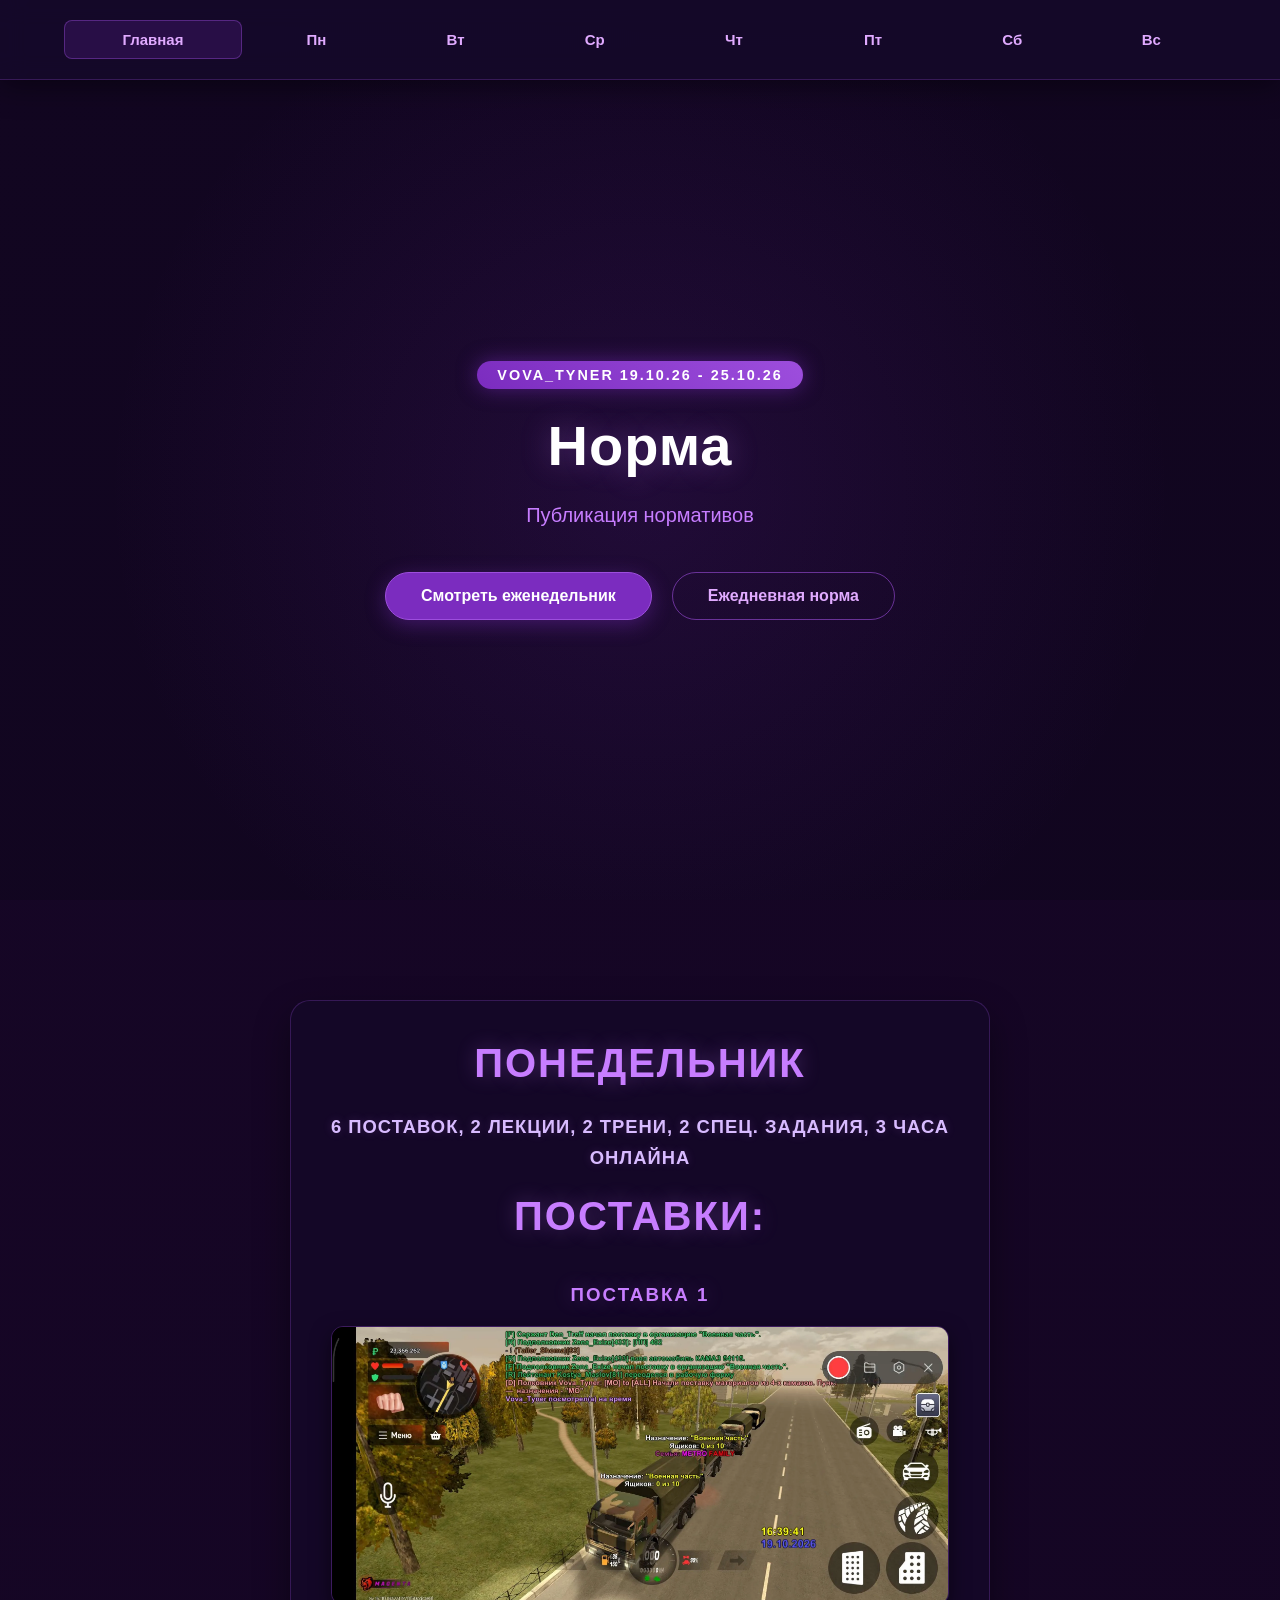
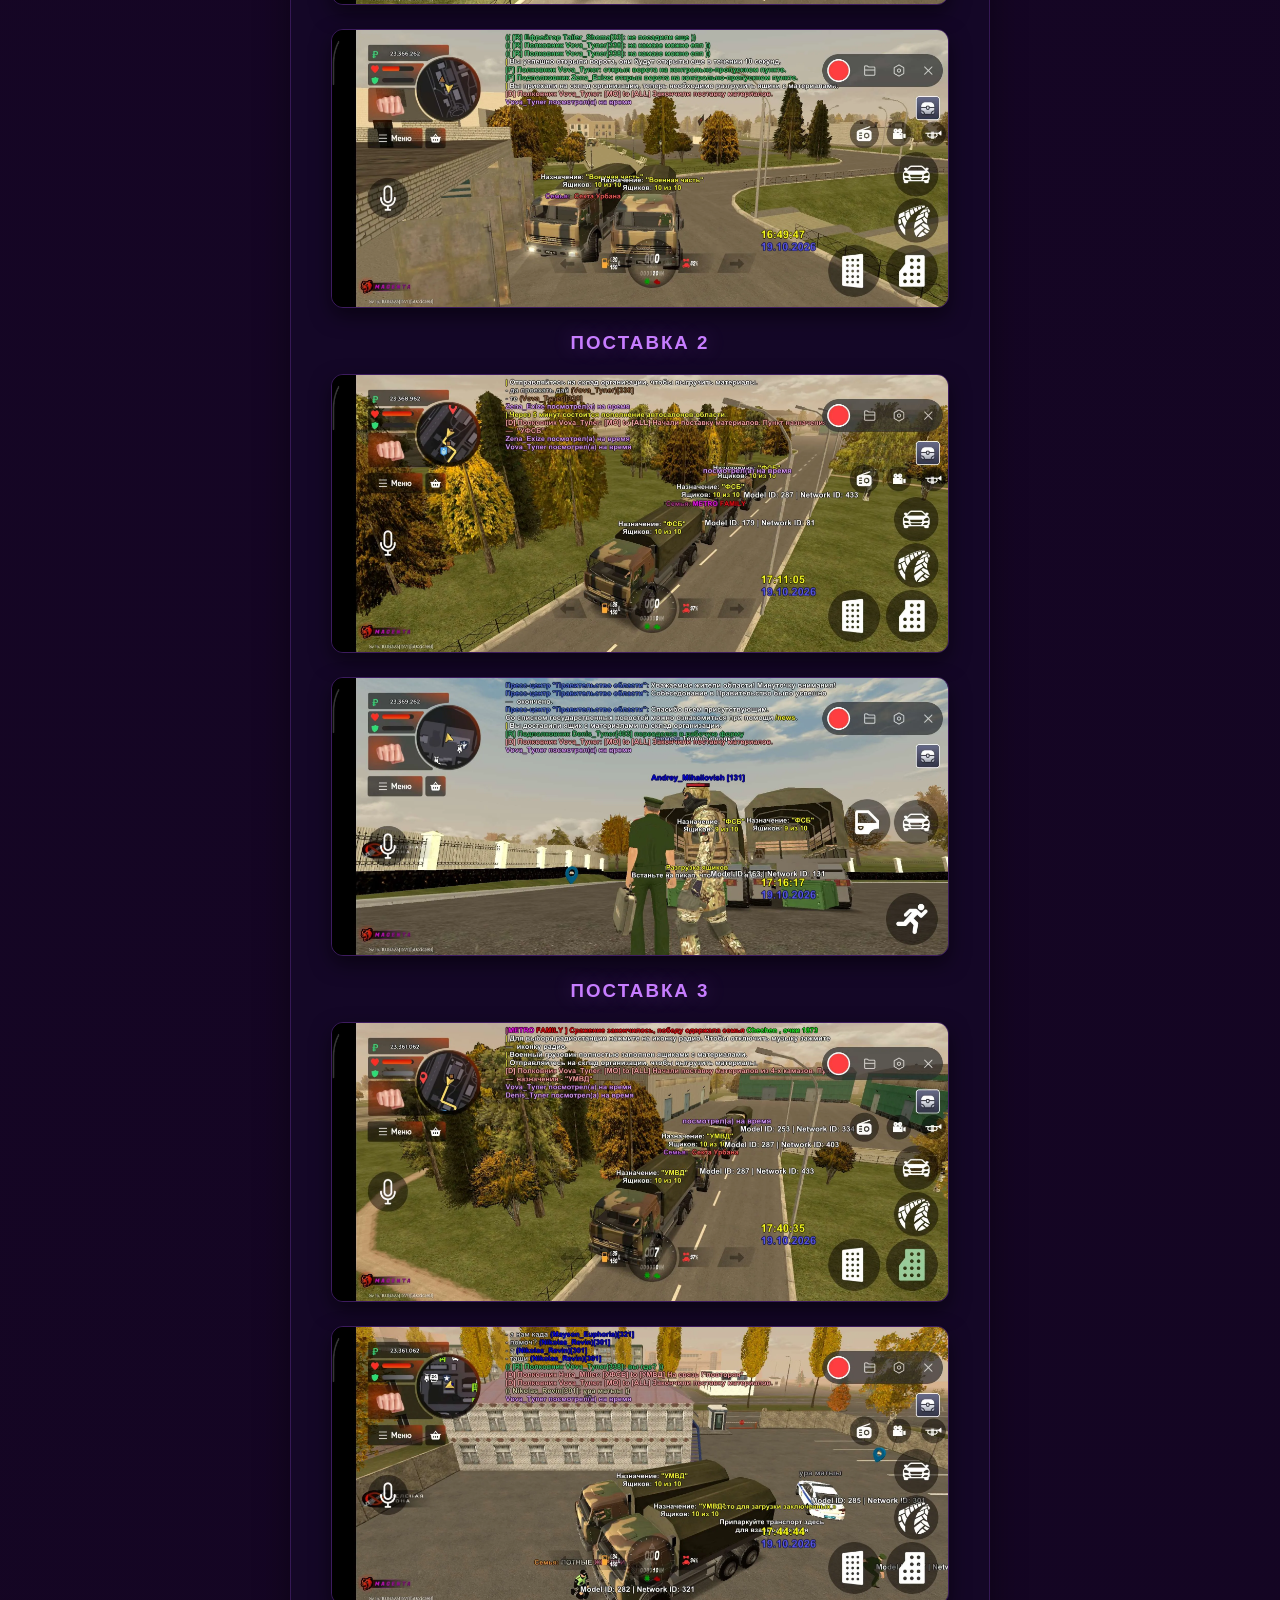
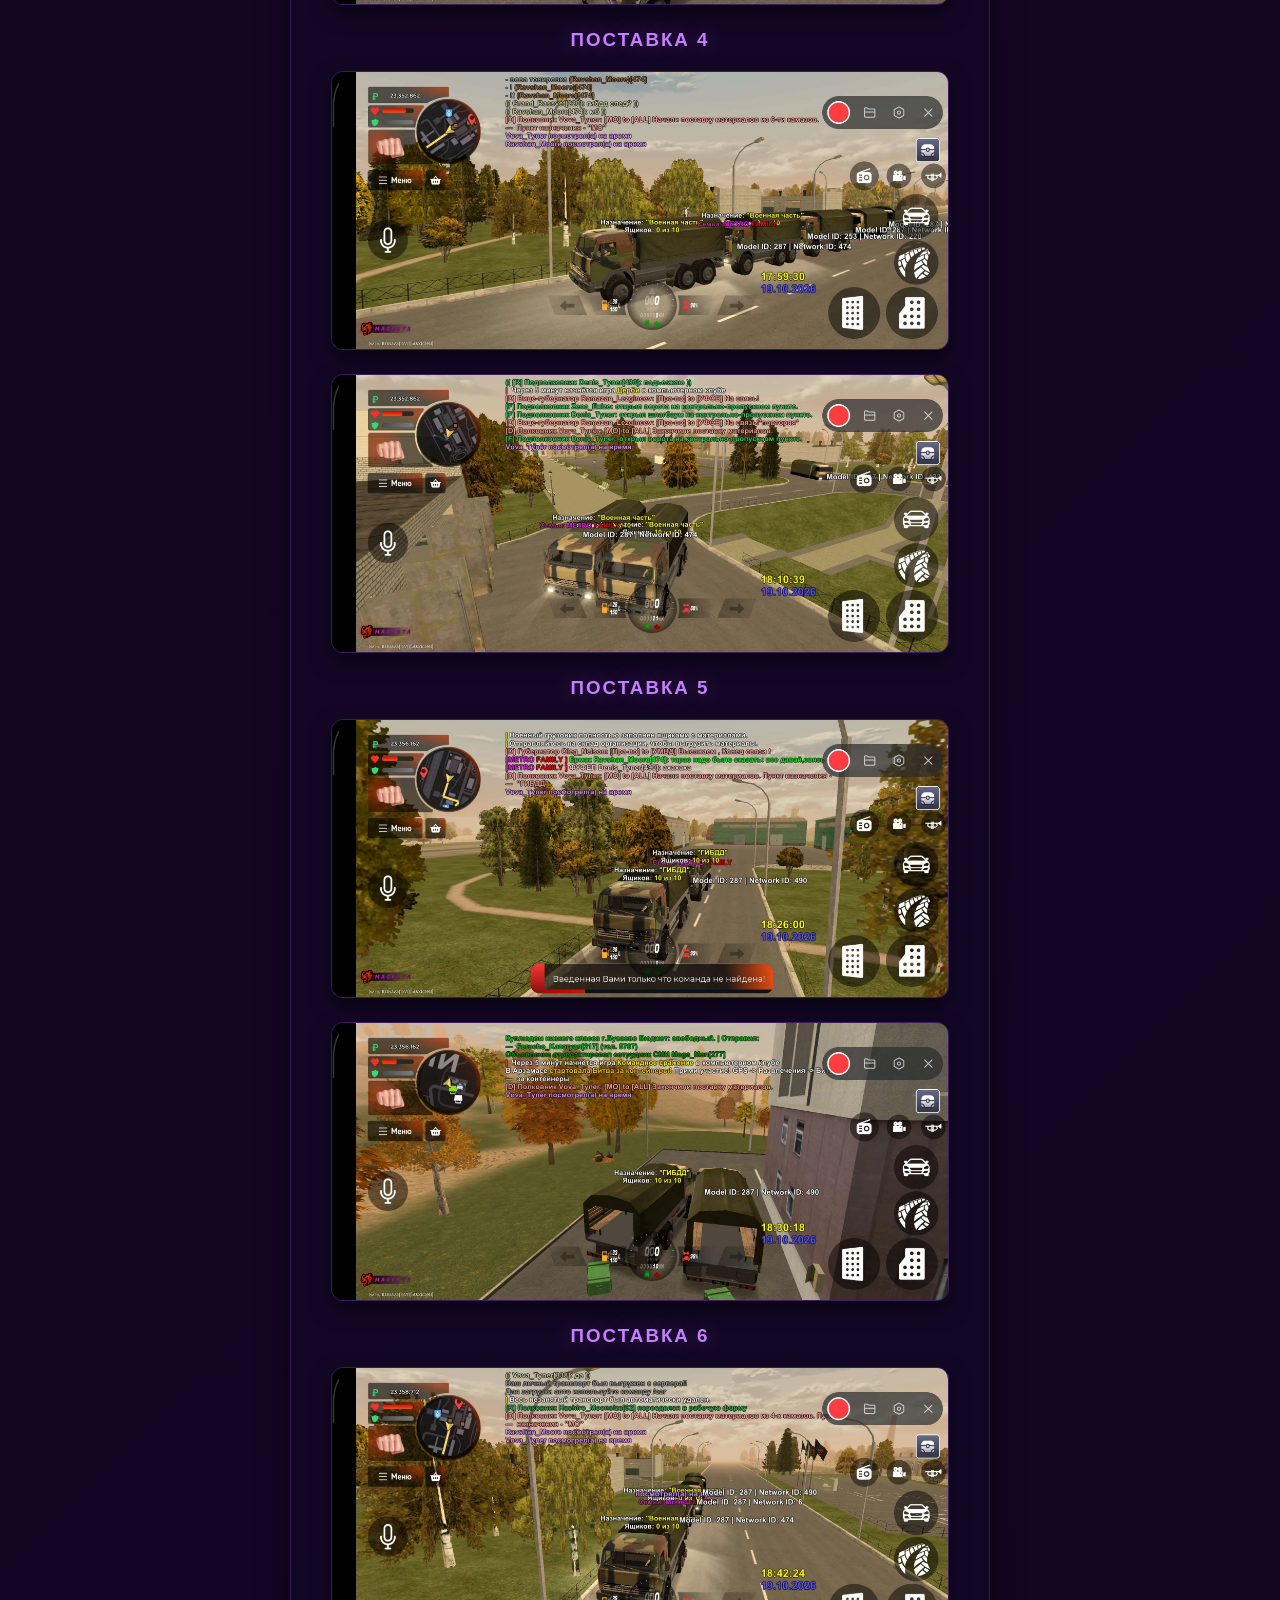
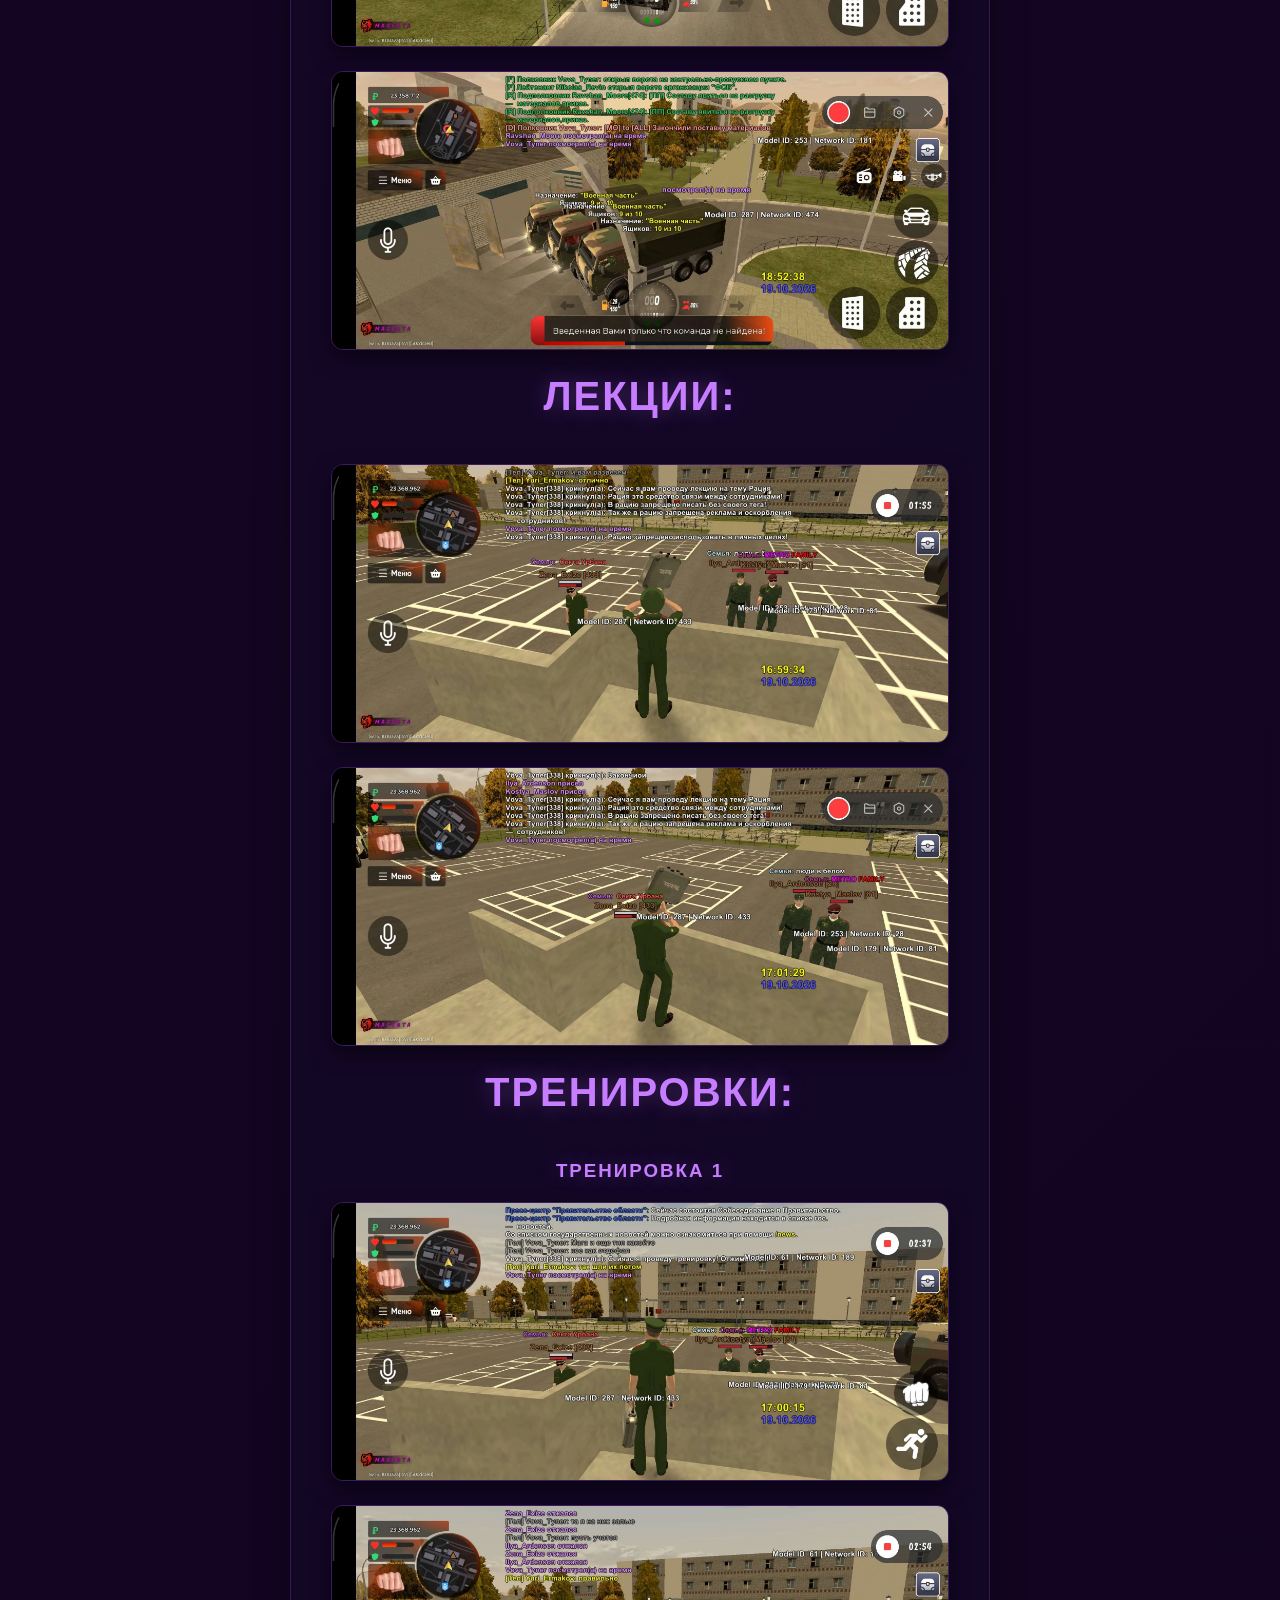
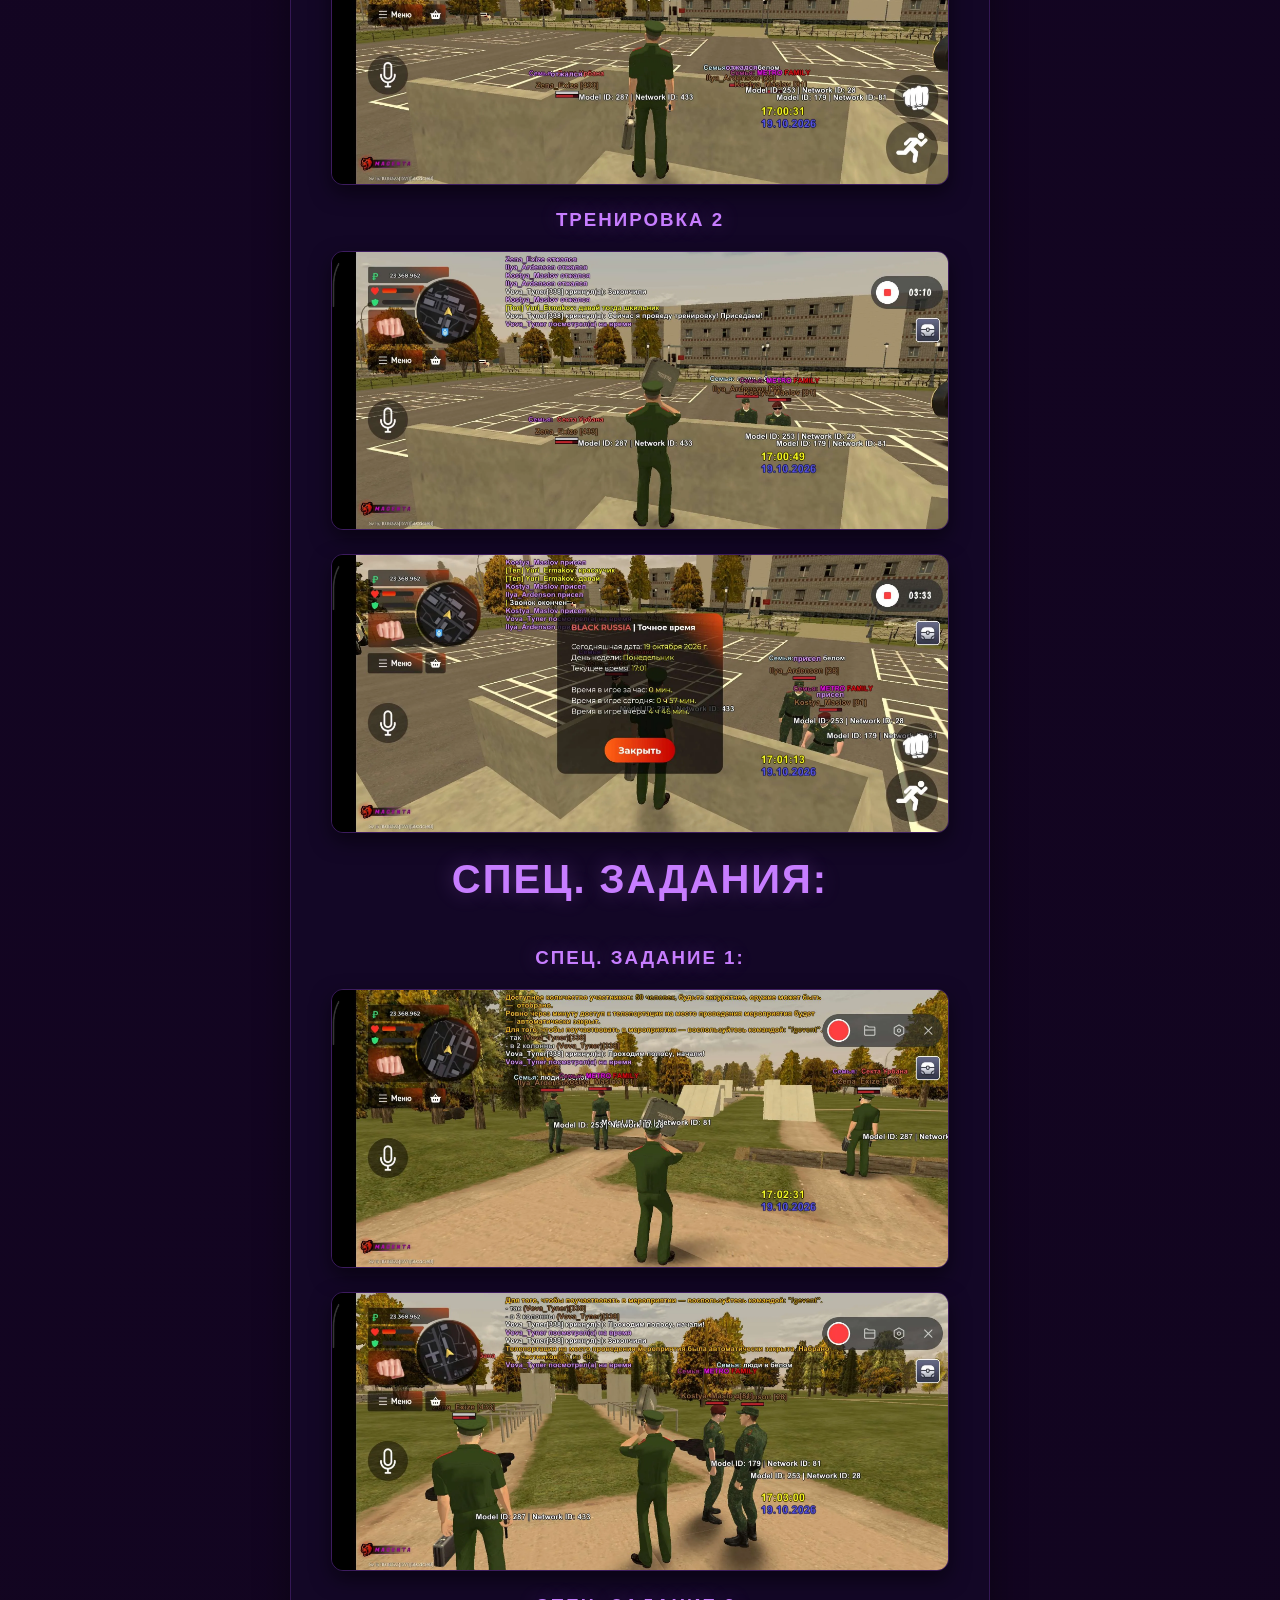
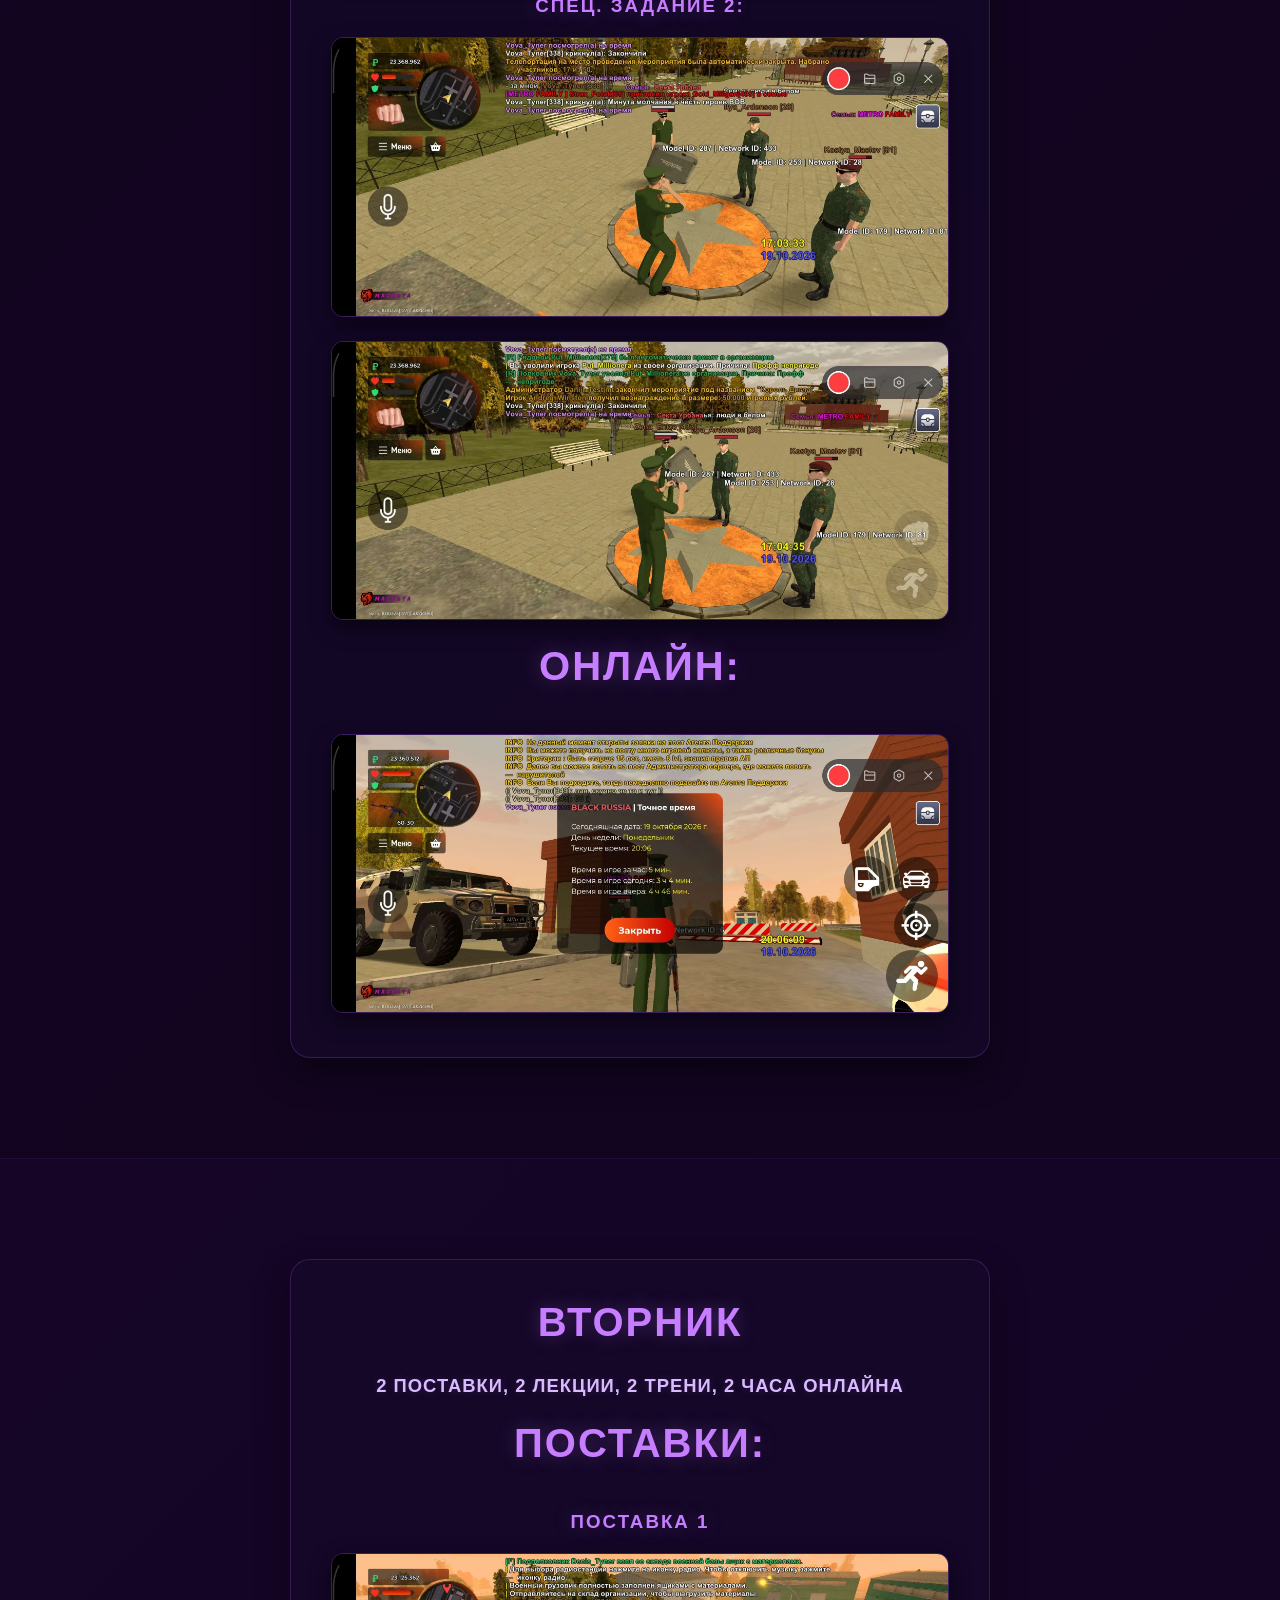
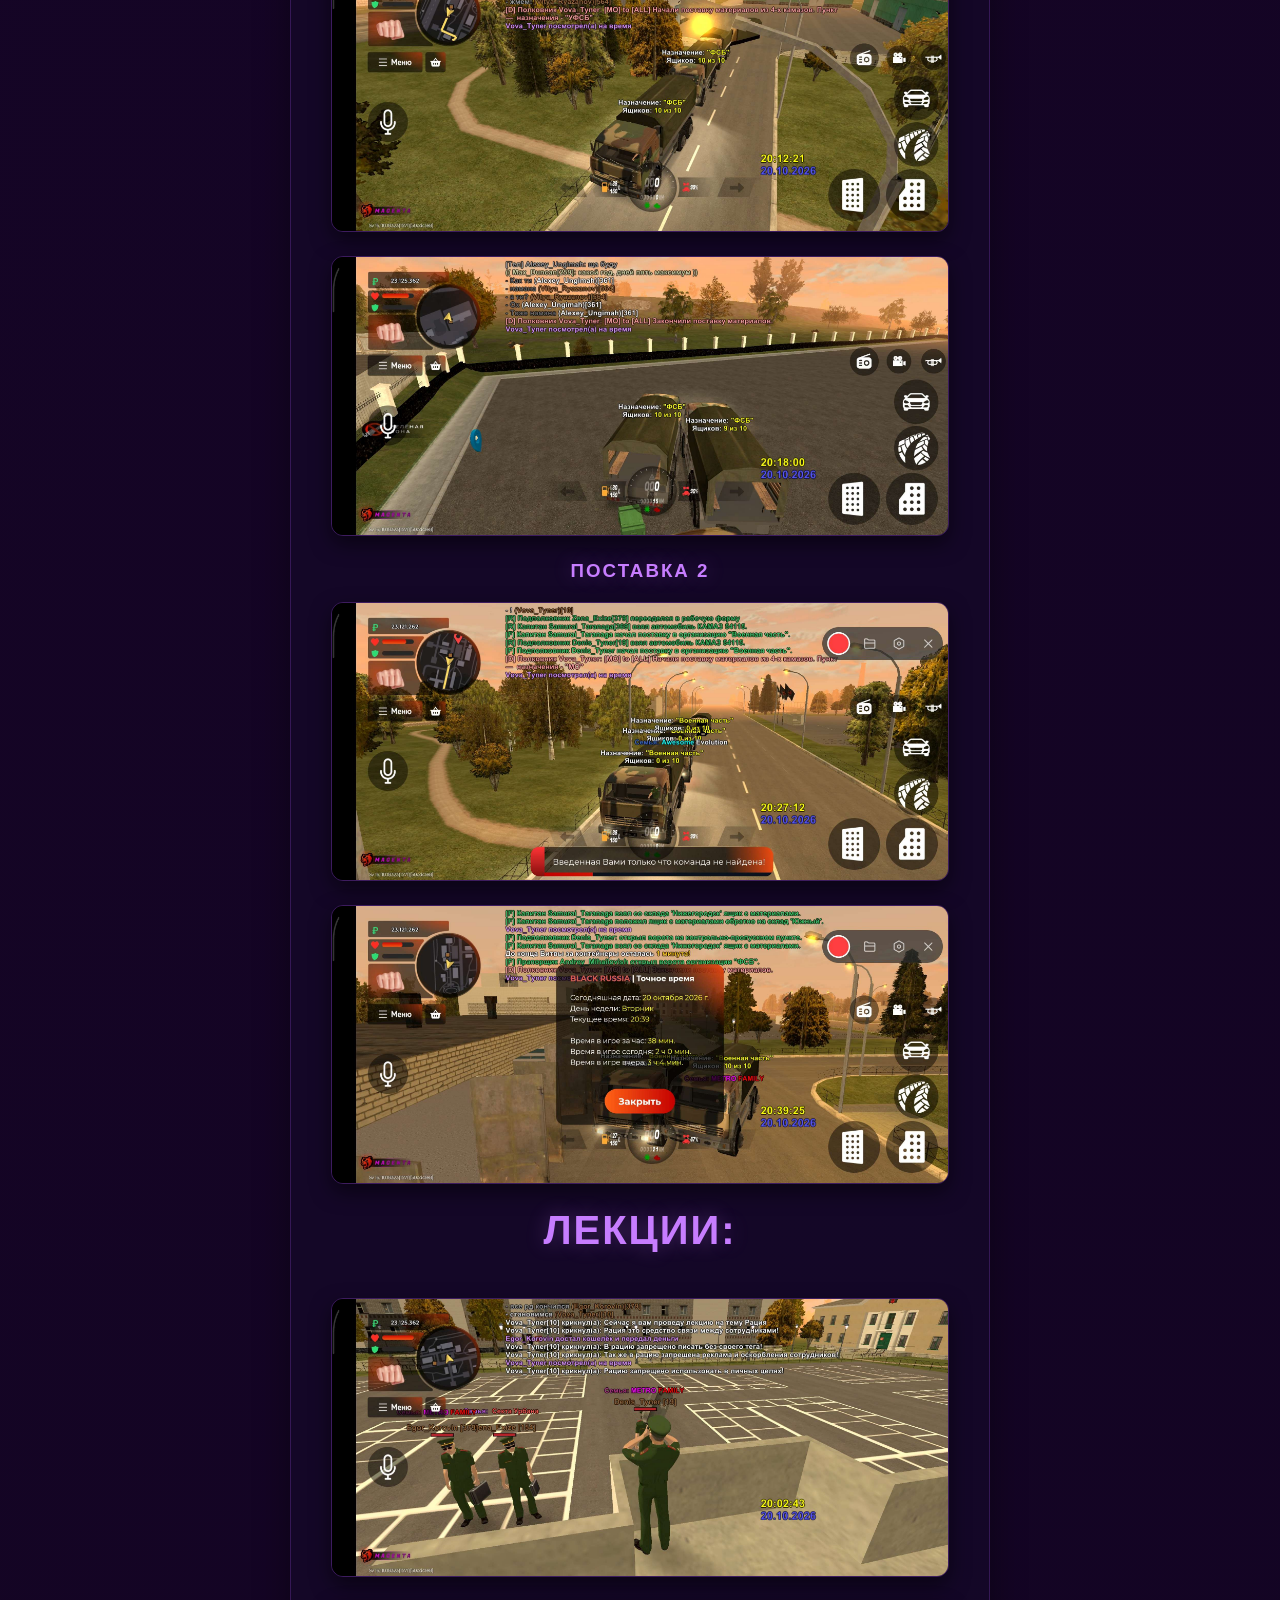
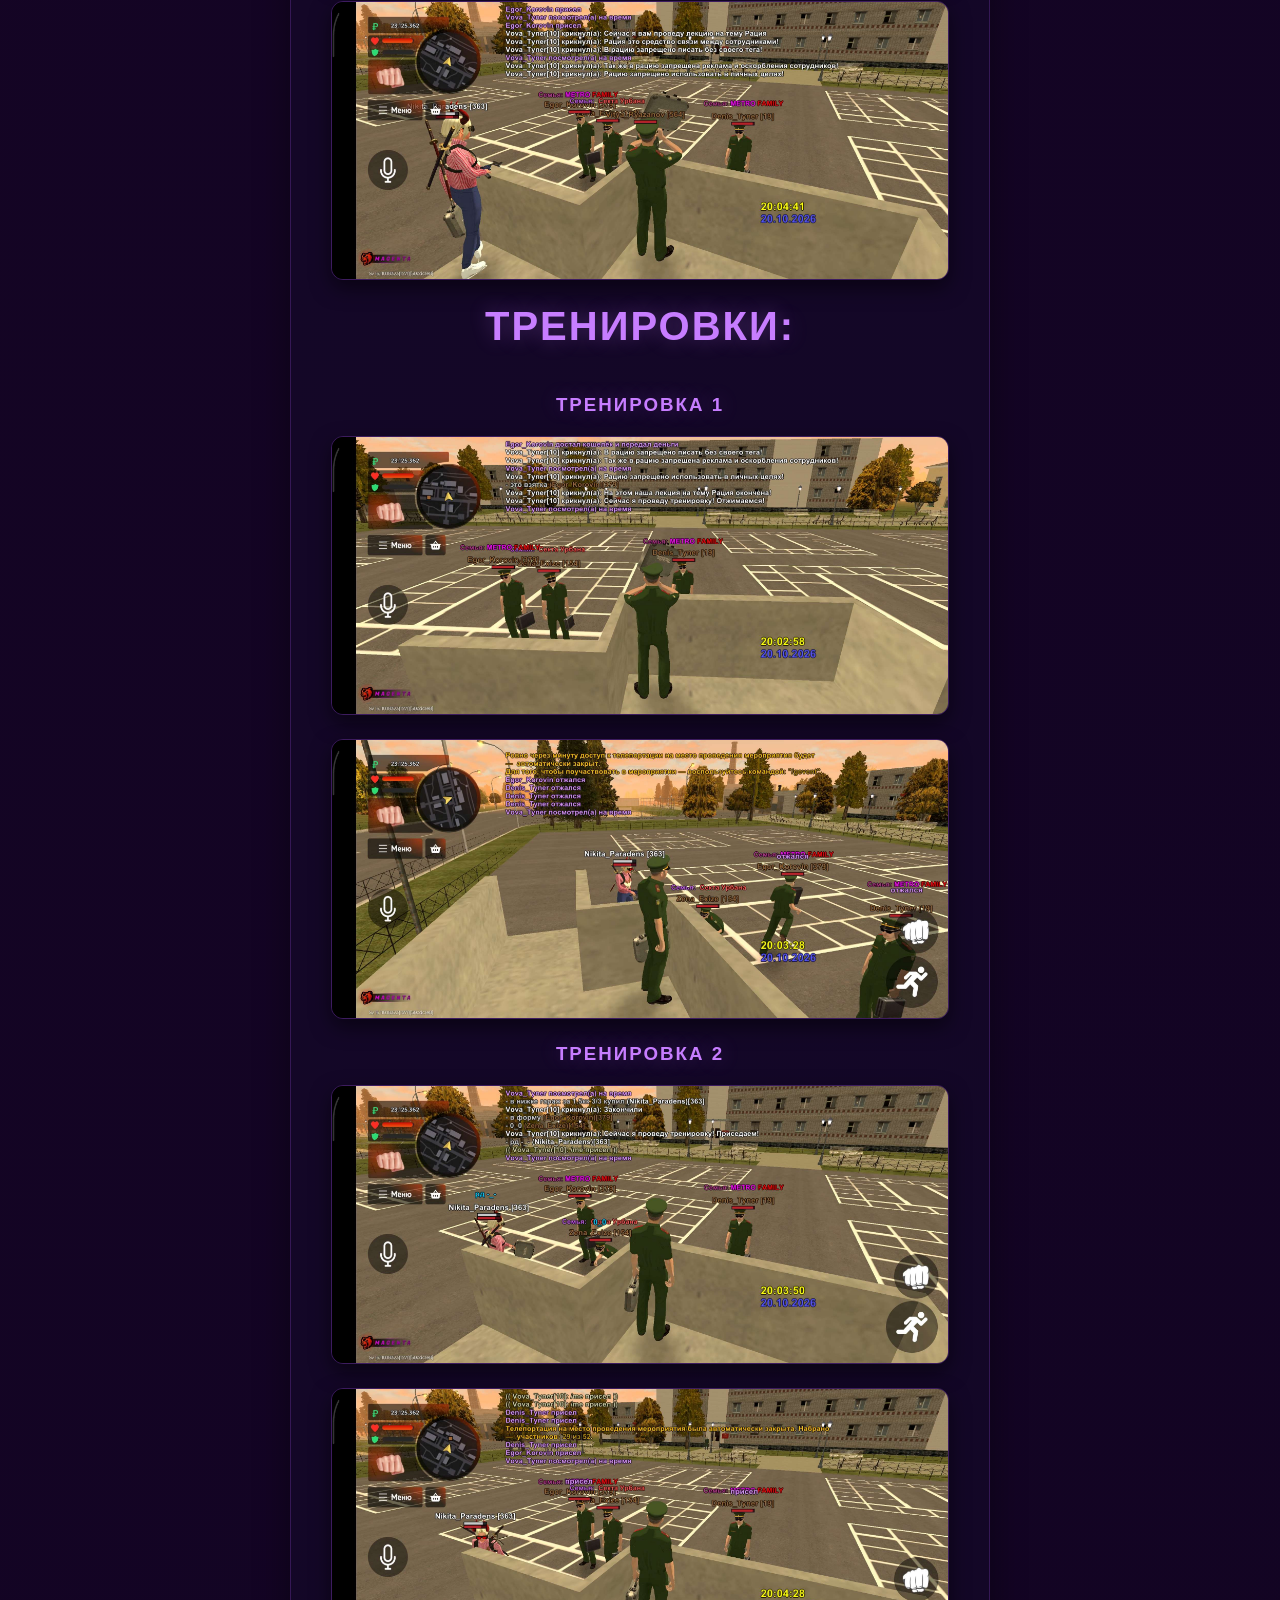
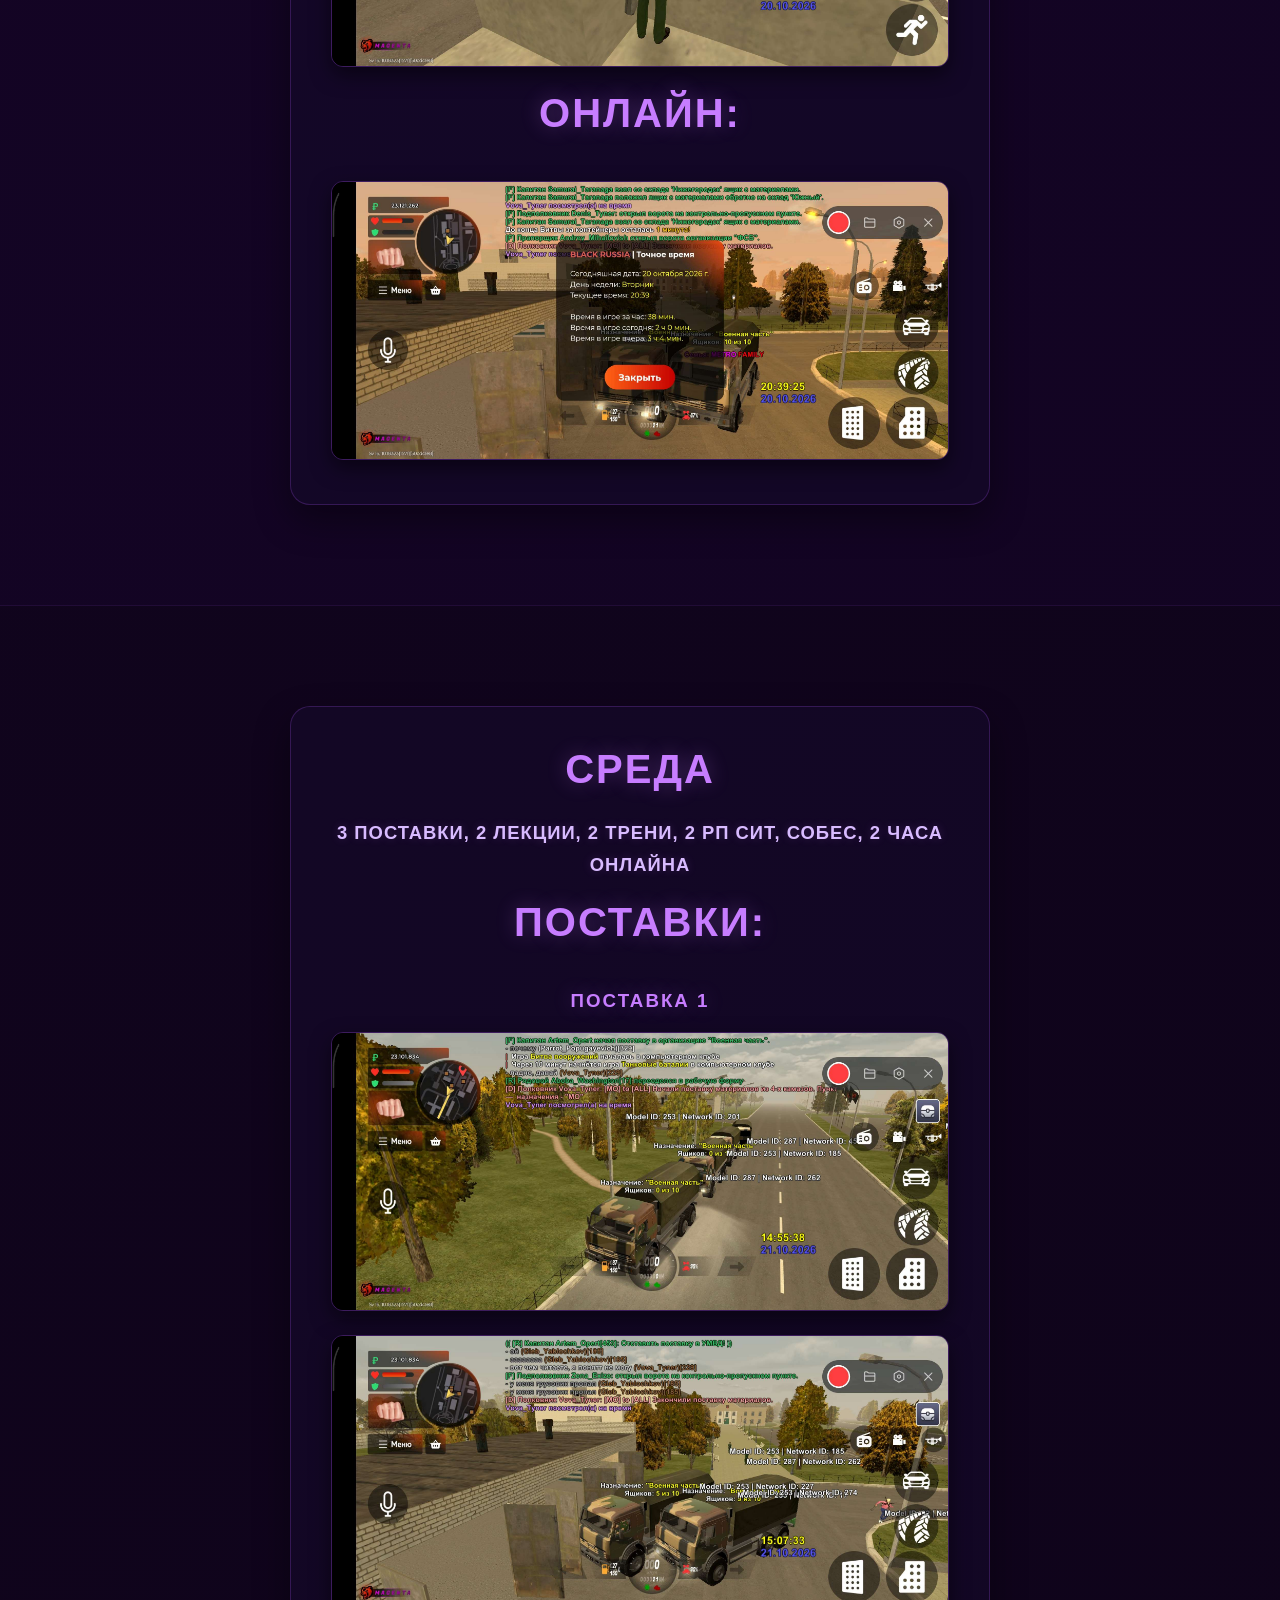
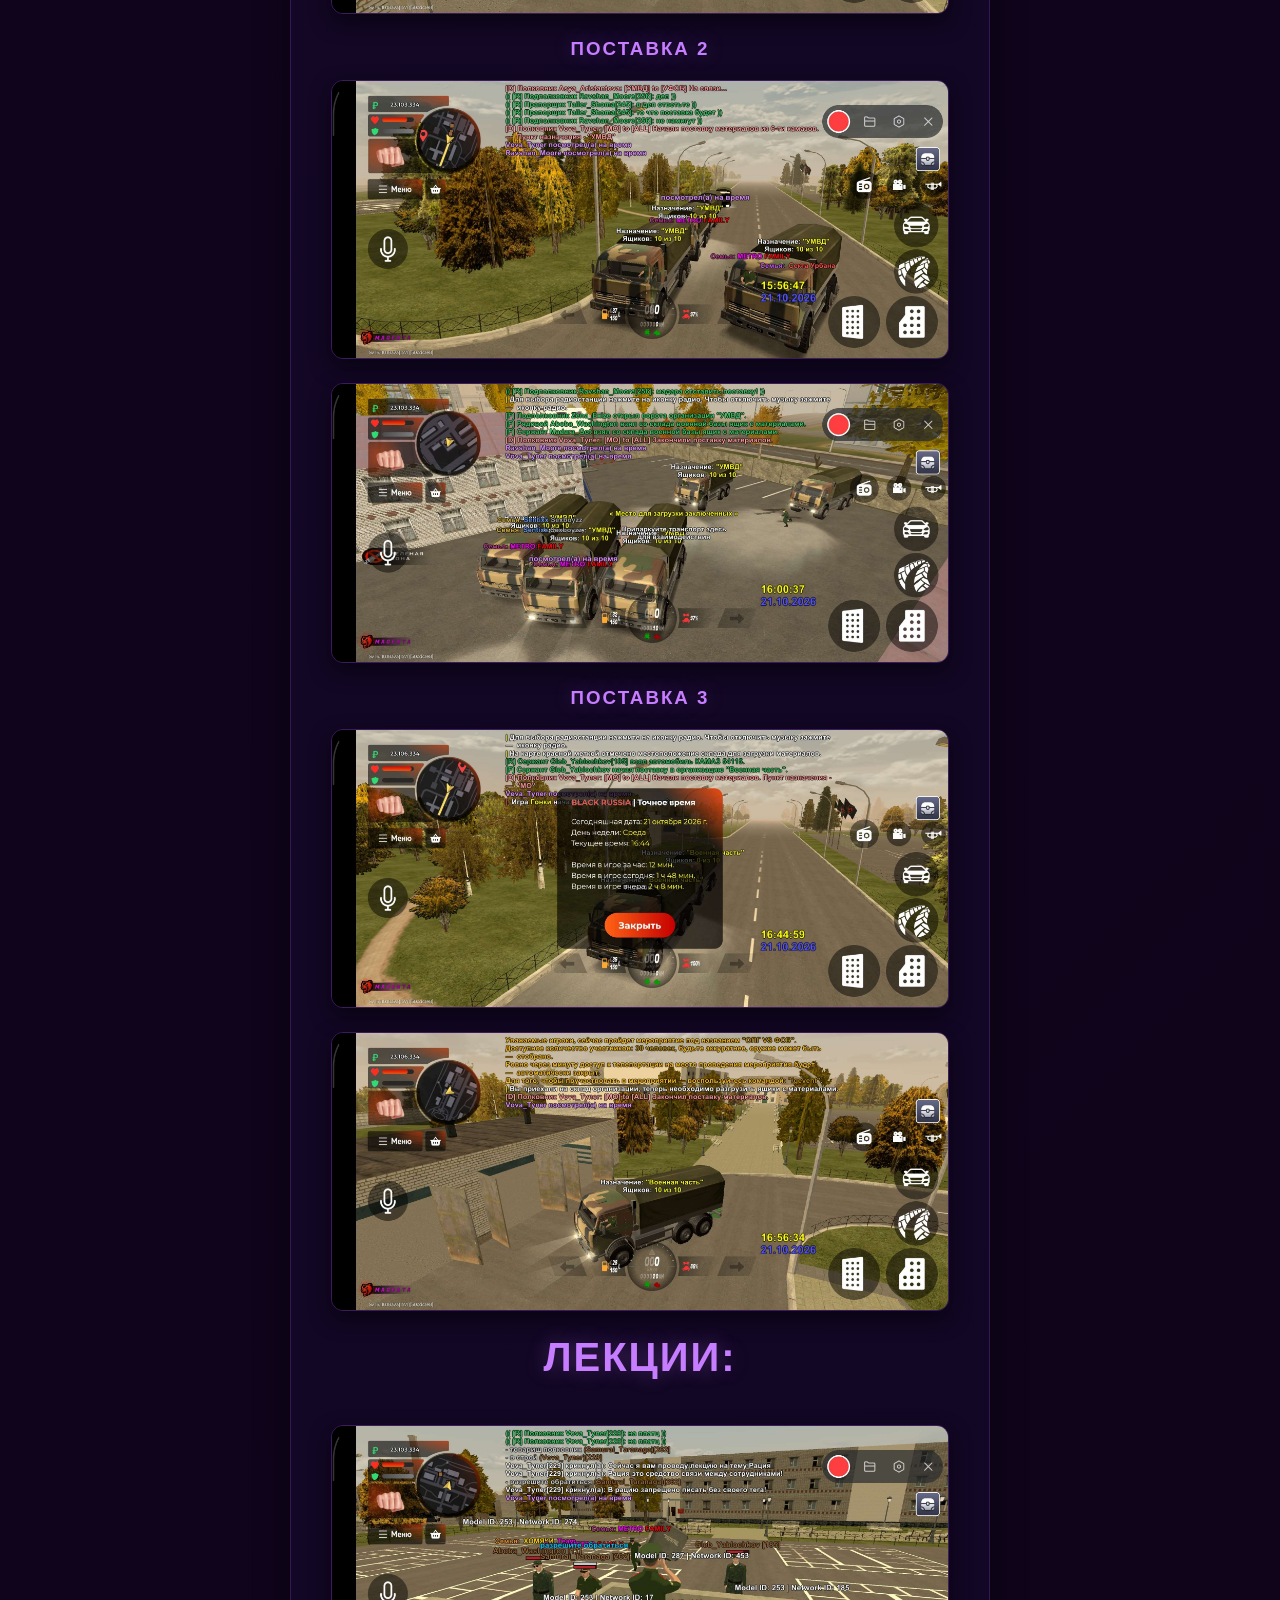
==== index.html @ 4ab436d5 "23.10.26 & week" ====
<!DOCTYPE html>
<html lang="ru">
<head>
    <meta charset="UTF-8">
    <meta name="viewport" content="width=device-width, initial-scale=1.0">
    <title>Нормы от Lbit</title>
    <link rel="stylesheet" href="style.css">
</head>
<body>

    <header>
        <nav>
            <a href="#home" class="nav-home">Главная</a>
            <a href="#monday">Пн</a>
            <a href="#tuesday">Вт</a>
            <a href="#wednesday">Ср</a>
            <a href="#thursday">Чт</a>
            <a href="#friday">Пт</a>
            <a href="#saturday">Сб</a>
            <a href="#sunday">Вс</a>
        </nav>
    </header>

    <section id="home" class="hero-section">
        <div class="hero-content">
            <div class="logo-badge">
                Vova_Tyner
                19.10.26 - 25.10.26
            </div>
            <h1>Норма</h1>
            <p>Публикация нормативов</p>
            
            <div class="cta-container">
                <a href="#monday" class="cta-button">Смотреть еженедельник</a>
                <a href="src/EveryDayNorma.html" class="cta-button cta-secondary">Ежедневная норма</a>
            </div>
        </div>
    </section>

    <main>
        <section id="monday" class="day-section">
            <div class="content-box">
                <h2>Понедельник</h2>
                <p class="norm-label">6 поставок, 2 лекции, 2 трени, 2 спец. задания, 3 часа онлайна</p>
                        <div class="image-gallery">
                            <h2>Поставки: </h2>
                            <h3>Поставка 1</h3>
                            <a href="images/monday/postavka1_start.webp" target="_blank">
                                <img src="images/monday/postavka1_start.webp" alt="Поставка 1 начало">
                            </a>
                            <a href="images/monday/postavka1_end.webp" target="_blank">
                                <img src="images/monday/postavka1_end.webp" alt="Поставка 1 конец">
                            </a>
                            <h3>Поставка 2</h3>
                            <a href="images/monday/postavka2_start.webp" target="_blank">
                                <img src="images/monday/postavka2_start.webp" alt="Поставка 2 начало">
                            </a>
                            <a href="images/monday/postavka2_end.webp" target="_blank">
                                <img src="images/monday/postavka2_end.webp" alt="Поставка 2 конец">
                            </a>
                            <h3>Поставка 3</h3>
                            <a href="images/monday/postavka3_start.webp" target="_blank">
                                <img src="images/monday/postavka3_start.webp" alt="Поставка 3 начало">
                            </a>
                            <a href="images/monday/postavka3_end.webp" target="_blank">
                                <img src="images/monday/postavka3_end.webp" alt="Поставка 3 конец">
                            </a>
                            <h3>Поставка 4</h3>
                            <a href="images/monday/postavka4_start.webp" target="_blank">
                                <img src="images/monday/postavka4_start.webp" alt="Поставка 4 начало">
                            </a>
                            <a href="images/monday/postavka4_end.webp" target="_blank">
                                <img src="images/monday/postavka4_end.webp" alt="Поставка 4 конец">
                            </a>
                            <h3>Поставка 5</h3>
                            <a href="images/monday/postavka5_start.webp" target="_blank">
                                <img src="images/monday/postavka5_start.webp" alt="Поставка 5 начало">
                            </a>
                            <a href="images/monday/postavka5_end.webp" target="_blank">
                                <img src="images/monday/postavka5_end.webp" alt="Поставка 5 конец">
                            </a>
                            <h3>Поставка 6</h3>
                            <a href="images/monday/postavka6_start.webp" target="_blank">
                                <img src="images/monday/postavka6_start.webp" alt="Поставка 6 начало">
                            </a>
                            <a href="images/monday/postavka6_end.webp" target="_blank">
                                <img src="images/monday/postavka6_end.webp" alt="Поставка 6 конец">
                            </a>

                            <h2>Лекции: </h2>
                            <a href="images/monday/lekcia.webp" target="_blank">
                                <img src="images/monday/lekcia.webp" alt="Лекция 1">
                            </a>
                            <a href="images/monday/lekcia2.webp" target="_blank">
                                <img src="images/monday/lekcia2.webp" alt="Лекция 2">
                            </a>


                            <h2>Тренировки: </h2>
                            <h3>Тренировка 1</h3>
                            <a href="images/monday/trenya1_start.webp" target="_blank">
                                <img src="images/monday/trenya1_start.webp" alt="Тренировка">
                            </a>
                            <a href="images/monday/trenya1_end.webp" target="_blank">
                                <img src="images/monday/trenya1_end.webp" alt="Тренировка">
                            </a>
                            <h3>Тренировка 2</h3>
                            <a href="images/monday/trenya2_start.webp" target="_blank">
                                <img src="images/monday/trenya2_start.webp" alt="Тренировка">
                            </a>
                            <a href="images/monday/trenya2_end.webp" target="_blank">
                                <img src="images/monday/trenya2_end.webp" alt="Тренировка">
                            </a>

                            <h2>Спец. Задания: </h2>
                            <h3>Спец. Задание 1: </h3>
                            <a href="images/monday/spec1_start.webp" target="_blank">
                                <img src="images/monday/spec1_start.webp" alt="спец">
                            </a>
                            <a href="images/monday/spec1_end.webp" target="_blank">
                                <img src="images/monday/spec1_end.webp" alt="спец">
                            </a>
                            <h3>Спец. Задание 2: </h3>
                            <a href="images/monday/spec2_start.webp" target="_blank">
                                <img src="images/monday/spec2_start.webp" alt="спец">
                            </a>
                            <a href="images/monday/spec2_end.webp" target="_blank">
                                <img src="images/monday/spec2_end.webp" alt="спец">
                            </a>

                            <h2>онлайн: </h2>
                            <a href="images/monday/online.webp" target="_blank">
                                <img src="images/monday/online.webp" alt="онлайн">
                            </a>
                        </div>
            </div>
        </section>

        <section id="tuesday" class="day-section">
            <div class="content-box">
                <h2>Вторник</h2>
                <p class="norm-label">2 поставки, 2 лекции, 2 трени, 2 часа онлайна</p>
                        <div class="image-gallery">
                            <h2>Поставки: </h2>
                            <h3>Поставка 1</h3>
                            <a href="images/tuesday/postavka1_start.jpg" target="_blank">
                                <img src="images/tuesday/postavka1_start.jpg" alt="Поставка 1 начало">
                            </a>
                            <a href="images/tuesday/postavka1_end.jpg" target="_blank">
                                <img src="images/tuesday/postavka1_end.jpg" alt="Поставка 1 конец">
                            </a>
                            <h3>Поставка 2</h3>
                            <a href="images/tuesday/postavka2_start.jpg" target="_blank">
                                <img src="images/tuesday/postavka2_start.jpg" alt="Поставка 2 начало">
                            </a>
                            <a href="images/tuesday/postavka2_end.jpg" target="_blank">
                                <img src="images/tuesday/postavka2_end.jpg" alt="Поставка 2 конец">
                            </a>

                            <h2>Лекции: </h2>
                            <a href="images/tuesday/lekcia.jpg" target="_blank">
                                <img src="images/tuesday/lekcia.jpg" alt="Лекция 1">
                            </a>
                            <a href="images/tuesday/lekcia2.jpg" target="_blank">
                                <img src="images/tuesday/lekcia2.jpg" alt="Лекция 2">
                            </a>


                            <h2>Тренировки: </h2>
                            <h3>Тренировка 1</h3>
                            <a href="images/tuesday/trenya1_start.jpg" target="_blank">
                                <img src="images/tuesday/trenya1_start.jpg" alt="Тренировка">
                            </a>
                            <a href="images/tuesday/trenya1_end.jpg" target="_blank">
                                <img src="images/tuesday/trenya1_end.jpg" alt="Тренировка">
                            </a>
                            <h3>Тренировка 2</h3>
                            <a href="images/tuesday/trenya2_start.jpg" target="_blank">
                                <img src="images/tuesday/trenya2_start.jpg" alt="Тренировка">
                            </a>
                            <a href="images/tuesday/trenya2_end.jpg" target="_blank">
                                <img src="images/tuesday/trenya2_end.jpg" alt="Тренировка">
                            </a>

                            <h2>онлайн: </h2>
                            <a href="images/tuesday/postavka2_end.jpg" target="_blank">
                                <img src="images/tuesday/postavka2_end.jpg" alt="Онлайн">
                            </a>
                        </div>
            </div>
        </section>

        <section id="wednesday" class="day-section">
            <div class="content-box">
                <h2>Среда</h2>
                <p class="norm-label">3 поставки, 2 лекции, 2 трени, 2 рп сит, собес, 2 часа онлайна</p>
                        <div class="image-gallery">
                            <h2>Поставки: </h2>
                            <h3>Поставка 1</h3>
                            <a href="images/wednesday/postavka1_start.jpg" target="_blank">
                                <img src="images/wednesday/postavka1_start.jpg" alt="Поставка 1 начало">
                            </a>
                            <a href="images/wednesday/postavka1_end.jpg" target="_blank">
                                <img src="images/wednesday/postavka1_end.jpg" alt="Поставка 1 конец">
                            </a>
                            <h3>Поставка 2</h3>
                            <a href="images/wednesday/postavka2_start.jpg" target="_blank">
                                <img src="images/wednesday/postavka2_start.jpg" alt="Поставка 2 начало">
                            </a>
                            <a href="images/wednesday/postavka2_end.jpg" target="_blank">
                                <img src="images/wednesday/postavka2_end.jpg" alt="Поставка 2 конец">
                            </a>
                            <h3>Поставка 3</h3>
                            <a href="images/wednesday/postavka3_start.jpg" target="_blank">
                                <img src="images/wednesday/postavka3_start.jpg" alt="Поставка 2 начало">
                            </a>
                            <a href="images/wednesday/postavka3_end.jpg" target="_blank">
                                <img src="images/wednesday/postavka3_end.jpg" alt="Поставка 2 конец">
                            </a>

                            <h2>Лекции: </h2>
                            <a href="images/wednesday/lekcia.jpg" target="_blank">
                                <img src="images/wednesday/lekcia.jpg" alt="Лекция 1">
                            </a>
                            <a href="images/wednesday/lekcia2.jpg" target="_blank">
                                <img src="images/wednesday/lekcia2.jpg" alt="Лекция 2">
                            </a>


                            <h2>Тренировки: </h2>
                            <h3>Тренировка 1</h3>
                            <a href="images/wednesday/trenya1_start.jpg" target="_blank">
                                <img src="images/wednesday/trenya1_start.jpg" alt="Тренировка">
                            </a>
                            <a href="images/wednesday/trenya1_end.jpg" target="_blank">
                                <img src="images/wednesday/trenya1_end.jpg" alt="Тренировка">
                            </a>
                            <h3>Тренировка 2</h3>
                            <a href="images/wednesday/trenya2_start.jpg" target="_blank">
                                <img src="images/wednesday/trenya2_start.jpg" alt="Тренировка">
                            </a>
                            <a href="images/wednesday/trenya2_end.jpg" target="_blank">
                                <img src="images/wednesday/trenya2_end.jpg" alt="Тренировка">
                            </a>

                            <h2>Спец. Задания: </h2>
                            <h3>Спец. Задание 1: </h3>
                            <a href="images/wednesday/spec1_start.jpg" target="_blank">
                                <img src="images/wednesday/spec1_start.jpg" alt="спец">
                            </a>
                            <a href="images/wednesday/spec1_end.jpg" target="_blank">
                                <img src="images/wednesday/spec1_end.jpg" alt="спец">
                            </a>
                            <h3>Спец. Задание 2: </h3>
                            <a href="images/wednesday/spec2_start.jpg" target="_blank">
                                <img src="images/wednesday/spec2_start.jpg" alt="спец">
                            </a>
                            <a href="images/wednesday/spec2_end.jpg" target="_blank">
                                <img src="images/wednesday/spec2_end.jpg" alt="спец">
                            </a>

                            <h2>собес + онлайн: </h2>
                            <a href="images/wednesday/sobes.jpg" target="_blank">
                                <img src="images/wednesday/sobes.jpg" alt="Собес">
                            </a>
                            <a href="images/wednesday/online.jpg" target="_blank">
                                <img src="images/wednesday/online.jpg" alt="Онлайн">
                            </a>
                        </div>
            </div>
        </section>

        <section id="thursday" class="day-section">
            <div class="content-box">
                <h2>Четверг</h2>
                <p>Неактив</p>
                <div class="image-gallery"></div>
        </section>

        <section id="friday" class="day-section">
            <div class="content-box">
                <h2>Пятница</h2>
                    <div class="norm-user-content">
                        <p class="norm-label">4 поставки, 2 лекции, 2 трени, 2 спец. задания, 3 часа онлайна</p>
                        <div class="image-gallery">
                            <h2>Поставки: </h2>
                            <h3>Поставка 1</h3>
                            <a href="images/friday/postavka1_start.jpg" target="_blank">
                                <img src="images/friday/postavka1_start.jpg" alt="Поставка 1 начало">
                            </a>
                            <a href="images/friday/postavka1_end.jpg" target="_blank">
                                <img src="images/friday/postavka1_end.jpg" alt="Поставка 1 конец">
                            </a>
                            <h3>Поставка 2</h3>
                            <a href="images/friday/postavka2_start.jpg" target="_blank">
                                <img src="images/friday/postavka2_start.jpg" alt="Поставка 2 начало">
                            </a>
                            <a href="images/friday/postavka2_end.jpg" target="_blank">
                                <img src="images/friday/postavka2_end.jpg" alt="Поставка 2 конец">
                            </a>
                            <h3>Поставка 3</h3>
                            <a href="images/friday/postavka3_start.jpg" target="_blank">
                                <img src="images/friday/postavka3_start.jpg" alt="Поставка 3 начало">
                            </a>
                            <a href="images/friday/postavka3_end.jpg" target="_blank">
                                <img src="images/friday/postavka3_end.jpg" alt="Поставка 3 конец">
                            </a>
                            <h3>Поставка 4</h3>
                            <a href="images/friday/postavka4_start.jpg" target="_blank">
                                <img src="images/friday/postavka4_start.jpg" alt="Поставка 4 начало">
                            </a>
                            <a href="images/friday/postavka4_end.jpg" target="_blank">
                                <img src="images/friday/postavka4_end.jpg" alt="Поставка 4 конец">
                            </a>

                            <h2>Лекции: </h2>
                            <a href="images/friday/lekcia.jpg" target="_blank">
                                <img src="images/friday/lekcia.jpg" alt="Лекция 1">
                            </a>
                            <a href="images/friday/lekcia2.jpg" target="_blank">
                                <img src="images/friday/lekcia2.jpg" alt="Лекция 2">
                            </a>

                            <h2>Тренировки: </h2>
                            <h3>Тренировка 1</h3>
                            <a href="images/friday/trenya1_start.jpg" target="_blank">
                                <img src="images/friday/trenya1_start.jpg" alt="Тренировка">
                            </a>
                            <a href="images/friday/trenya1_end.jpg" target="_blank">
                                <img src="images/friday/trenya1_end.jpg" alt="Тренировка">
                            </a>
                            <h3>Тренировка 2</h3>
                            <a href="images/friday/trenya2_start.jpg" target="_blank">
                                <img src="images/friday/trenya2_start.jpg" alt="Тренировка">
                            </a>
                            <a href="images/friday/trenya2_end.jpg" target="_blank">
                                <img src="images/friday/trenya2_end.jpg" alt="Тренировка">
                            </a>
                            
                            <h2>Спец. Задания: </h2>
                            <h3>Спец. Задание 1: </h3>
                            <a href="images/friday/spec1_start.jpg" target="_blank">
                                <img src="images/friday/spec1_start.jpg" alt="спец">
                            </a>
                            <a href="images/friday/spec1_end.jpg" target="_blank">
                                <img src="images/friday/spec1_end.jpg" alt="спец">
                            </a>
                            <h3>Спец. Задание 2: </h3>
                            <a href="images/friday/spec2_start.jpg" target="_blank">
                                <img src="images/friday/spec2_start.jpg" alt="спец">
                            </a>
                            <a href="images/friday/spec2_end.jpg" target="_blank">
                                <img src="images/friday/spec2_end.jpg" alt="спец">
                            </a>

                            <h2>онлайн: </h2>
                            <a href="images/friday/online.jpg" target="_blank">
                                <img src="images/friday/online.jpg" alt="Онлайн">
                            </a>
                        </div>
                    </div>
            </div>
        </section>

        <section id="saturday" class="day-section">
            <div class="content-box">
                <h2>Суббота</h2>
                <div class="norm-user-content">
                        <p class="norm-label">неа</p>
                        <div class="image-gallery">
                            
                        </div>
                    </div>
            </div>
        </section>

        <section id="sunday" class="day-section">
            <div class="content-box">
                <h2>Воскресенье</h2>
                <div class="norm-user-content">
                        <p class="norm-label">секрет</p>
                        <div class="image-gallery">
                           
                        </div>
                    </div>
            </div>
        </section>
    </main>

</body>
</html>
---- style.css ----
html {
    scroll-behavior: smooth;
    font-family: 'Segoe UI', Tahoma, Geneva, Verdana, sans-serif;
    box-sizing: border-box;
}

*, *:before, *:after {
    box-sizing: inherit;
    margin: 0;
    padding: 0;
}

body {
    background: linear-gradient(135deg, #120621 0%, #05020a 100%);
    color: #f1ebfc;
    min-height: 100vh;
    padding-top: 80px; 
}

header {
    position: fixed;
    top: 0;
    left: 0;
    width: 100%;
    height: 80px;
    background: rgba(22, 10, 43, 0.85);
    backdrop-filter: blur(12px);
    box-shadow: 0 4px 30px rgba(0, 0, 0, 0.5);
    display: flex;
    justify-content: center;
    align-items: center;
    z-index: 1000;
    border-bottom: 1px solid rgba(157, 78, 221, 0.25);
}

nav {
    display: flex;
    gap: 10px;
    max-width: 1200px;
    width: 90%;
    justify-content: space-between;
}

nav a {
    color: #e0aaff;
    text-decoration: none;
    padding: 10px 15px;
    border-radius: 8px;
    font-weight: 600;
    font-size: 15px;
    transition: all 0.3s ease;
    border: 1px solid transparent;
    text-align: center;
    flex: 1;
}

nav a.nav-home {
    background: rgba(123, 44, 191, 0.2);
    border-color: rgba(157, 78, 221, 0.4);
    flex: 1.5;
}

nav a:hover {
    background-color: #7b2cbf;
    color: #ffffff;
    box-shadow: 0 0 15px rgba(123, 44, 191, 0.6);
    border-color: #9d4edd;
}

.hero-section {
    min-height: calc(100vh - 80px);
    display: flex;
    justify-content: center;
    align-items: center;
    padding: 40px 20px;
    background: radial-gradient(circle at center, rgba(123, 44, 191, 0.15) 0%, transparent 70%);
    text-align: center;
}

.hero-content {
    max-width: 800px;
    width: 100%;
}

.logo-badge {
    display: inline-block;
    background: linear-gradient(45deg, #7b2cbf, #9d4edd);
    color: #fff;
    padding: 6px 20px;
    border-radius: 20px;
    font-weight: 700;
    font-size: 0.9rem;
    text-transform: uppercase;
    letter-spacing: 2px;
    margin-bottom: 24px;
    box-shadow: 0 0 20px rgba(123, 44, 191, 0.5);
}

.hero-section h1 {
    font-size: 3.5rem;
    color: #fff;
    margin-bottom: 20px;
    letter-spacing: 1px;
    text-shadow: 0 0 30px rgba(199, 125, 255, 0.3);
}

.hero-section p {
    font-size: 1.25rem;
    line-height: 1.7;
    color: #c77dff;
    margin-bottom: 40px;
}

.cta-container {
    display: flex;
    justify-content: center;
    gap: 20px;
    flex-wrap: wrap;
}

.cta-button {
    display: inline-block;
    padding: 14px 35px;
    background: #7b2cbf;
    color: #fff;
    text-decoration: none;
    font-weight: 600;
    border-radius: 30px;
    transition: all 0.3s ease;
    border: 1px solid #9d4edd;
    box-shadow: 0 5px 20px rgba(123, 44, 191, 0.4);
    text-align: center;
}

.cta-button:hover {
    background: #9d4edd;
    transform: translateY(-2px);
    box-shadow: 0 8px 25px rgba(157, 78, 221, 0.6);
}

.cta-secondary {
    background: transparent;
    color: #e0aaff;
    border-color: rgba(157, 78, 221, 0.6);
    box-shadow: none;
}

.cta-secondary:hover {
    background: rgba(123, 44, 191, 0.2);
    color: #fff;
    border-color: #9d4edd;
    box-shadow: 0 5px 20px rgba(123, 44, 191, 0.2);
}

.day-section {
    min-height: auto; 
    display: flex;
    flex-direction: column;
    justify-content: center;
    align-items: center;
    padding: 100px 20px; 
    border-bottom: 1px solid rgba(157, 78, 221, 0.1);
    text-align: center;
}

.day-section:nth-child(even) {
    background: rgba(60, 9, 108, 0.15);
}

.day-section:nth-child(odd) {
    background: rgba(94, 9, 142, 0.05);
}

.day-section h2 {
    font-size: 2.5rem;
    color: #c77dff;
    margin-bottom: 25px;
    text-transform: uppercase;
    letter-spacing: 2px;
    text-shadow: 0 0 20px rgba(199, 125, 255, 0.3);
}

.content-box {
    background: rgba(20, 9, 41, 0.75);
    border: 1px solid rgba(157, 78, 221, 0.25);
    padding: 40px;
    border-radius: 20px;
    max-width: 700px;
    width: 100%;
    box-shadow: 0 15px 35px rgba(0, 0, 0, 0.4);
}

.content-box p {
    font-size: 1.15rem;
    line-height: 1.7;
    color: #d8bbff;
}

.date-list {
    display: flex;
    flex-direction: column;
    gap: 12px;
    width: 100%;
    max-width: 500px;
    margin: 0 auto;
}

.date-item {
    display: flex;
    justify-content: space-between;
    align-items: center;
    padding: 16px 24px;
    background: rgba(36, 17, 69, 0.4);
    border: 1px solid rgba(157, 78, 221, 0.2);
    border-radius: 12px;
    color: #d8bbff;
    text-decoration: none;
    font-weight: 600;
    font-size: 1.1rem;
    transition: all 0.3s ease;
}

.date-item:hover {
    background: rgba(123, 44, 191, 0.3);
    border-color: #9d4edd;
    color: #fff;
    transform: translateX(5px);
    box-shadow: 0 4px 15px rgba(123, 44, 191, 0.3);
}

.day-calendar {
    font-size: 0.95rem;
    color: #c77dff;
    background: rgba(199, 125, 255, 0.15);
    padding: 4px 12px;
    border-radius: 20px;
    border: 1px solid rgba(199, 125, 255, 0.3);
    transition: all 0.3s ease;
}

.date-item:hover .day-calendar {
    background: #9d4edd;
    color: #fff;
}

.norm-container {
    margin-top: 30px;
    padding-top: 25px;
    border-top: 1px solid rgba(157, 78, 221, 0.2);
    text-align: left;
}

.norm-label {
    display: flex;
    justify-content: center;
    align-items: center;
    font-size: 1.4rem;
    font-weight: 700;
    color: #c77dff;
    text-transform: uppercase;
    letter-spacing: 1px;
    margin-bottom: 15px;
    text-shadow: 0 0 10px rgba(199, 125, 255, 0.2);
}

.norm-user-content {
    color: #f1ebfc;
    font-size: 1.1rem;
    line-height: 1.6;
}

.image-gallery {
    display: flex;
    justify-content: center;
    align-items: center;
    flex-direction: column;
    gap: 20px; 
    width: 100%;
    margin-top: 20px;
}

.image-gallery img {
    width: 100%;
    max-width: 100%;
    height: auto; 
    border-radius: 12px; 
    border: 1px solid rgba(157, 78, 221, 0.3);
    box-shadow: 0 8px 20px rgba(0, 0, 0, 0.5);
    object-fit: cover;
}

.day-section h1,
.day-section h3 {
    color: #c77dff;
    text-transform: uppercase;
    letter-spacing: 2px;
    text-shadow: 0 0 20px rgba(199, 125, 255, 0.3);
    text-align: center;
}

@media (max-width: 768px) {
    body {
        padding-top: 140px; 
    }
    
    header {
        height: auto;
        padding: 12px 0;
    }
    
    nav {
        flex-wrap: wrap; 
        justify-content: center;
        gap: 6px;
        width: 95%;
    }
    
    nav a {
        padding: 8px 6px;
        font-size: 13px;
        flex: none;
        min-width: 42px;
    }
    
    nav a.nav-home {
        flex: none;
        width: 100%; 
        margin-bottom: 4px;
    }

    .day-section h1,
    .day-section h3 {
        font-size: 1.8rem;
        margin-bottom: 15px;
    }

    .hero-section {
        min-height: calc(100vh - 140px);
        padding: 20px 16px;
    }
    
    .hero-section h1 {
        font-size: 2.2rem; 
        margin-bottom: 15px;
    }
    
    .hero-section p {
        font-size: 1.05rem;
        margin-bottom: 30px;
    }
    
    .cta-container {
        flex-direction: column;
        width: 100%;
        max-width: 280px;
        margin: 0 auto;
        gap: 12px;
    }
    
    .cta-button {
        padding: 12px 20px;
        width: 100%;
    }
    
    .day-section {
        padding: 60px 12px; 
    }
    
    .day-section h2 {
        font-size: 1.8rem;
        margin-bottom: 15px;
    }
    
    .content-box {
        padding: 24px 16px; 
        border-radius: 16px;
    }
    
    .content-box p {
        font-size: 1rem;
    }
    
    .date-item {
        flex-direction: column; 
        gap: 8px;
        text-align: center;
        padding: 12px;
    }
    
    .date-item:hover {
        transform: none; 
    }

    .norm-container {
        margin-top: 20px;
        padding-top: 15px;
    }

    .norm-label {
        font-size: 1.2rem;
        margin-bottom: 10px;
    }
}
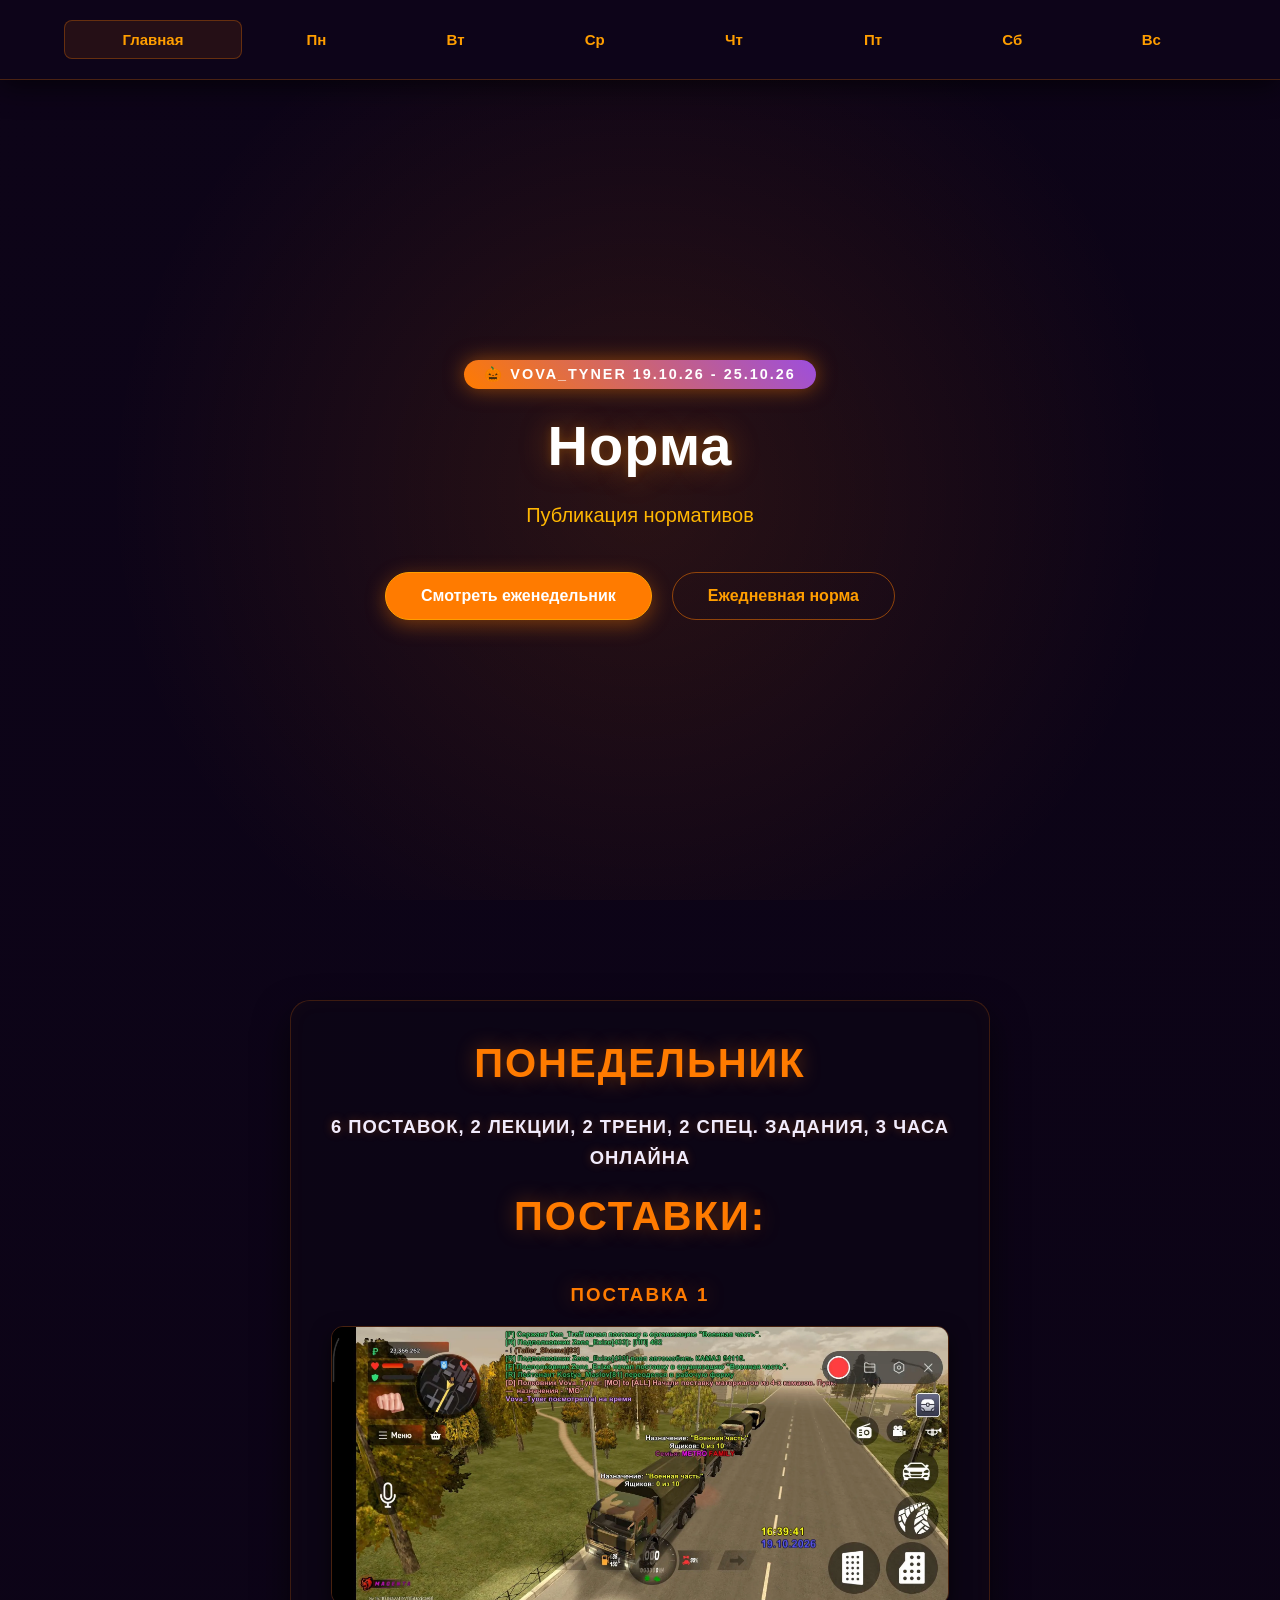
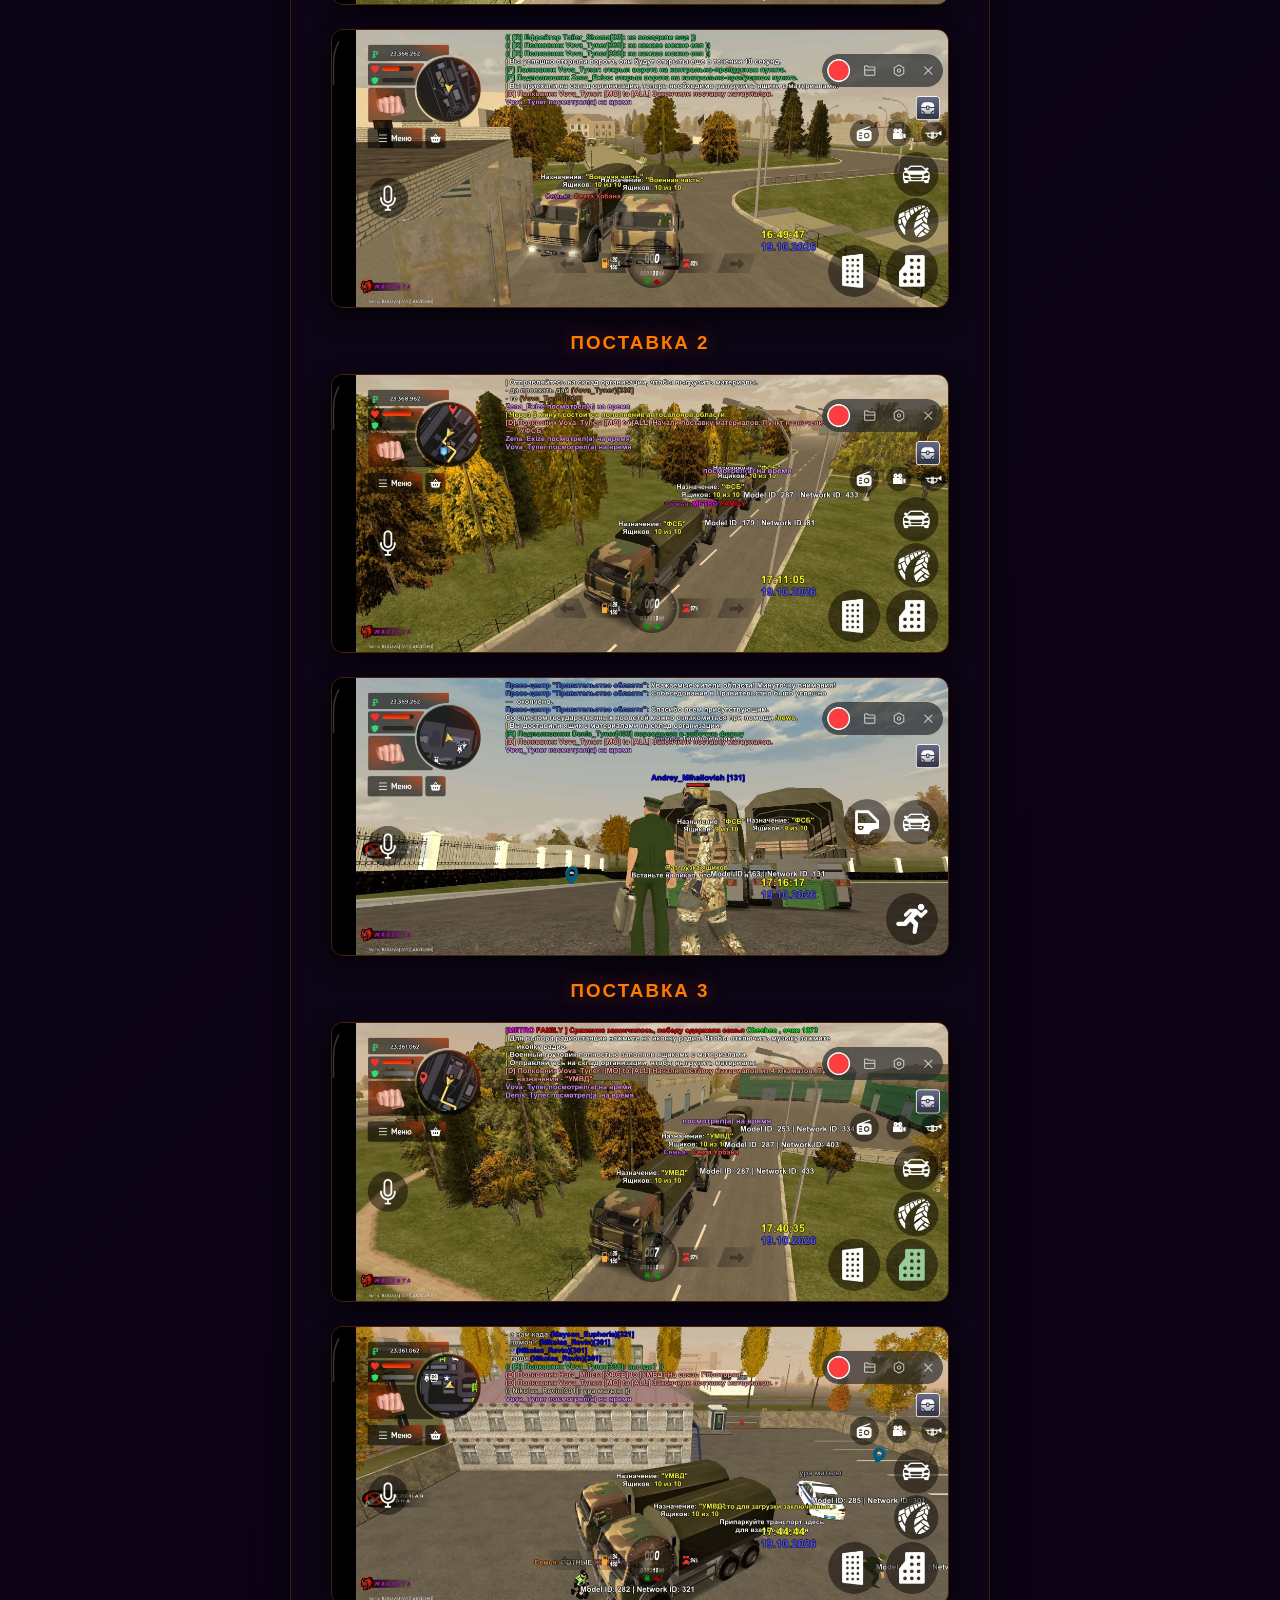
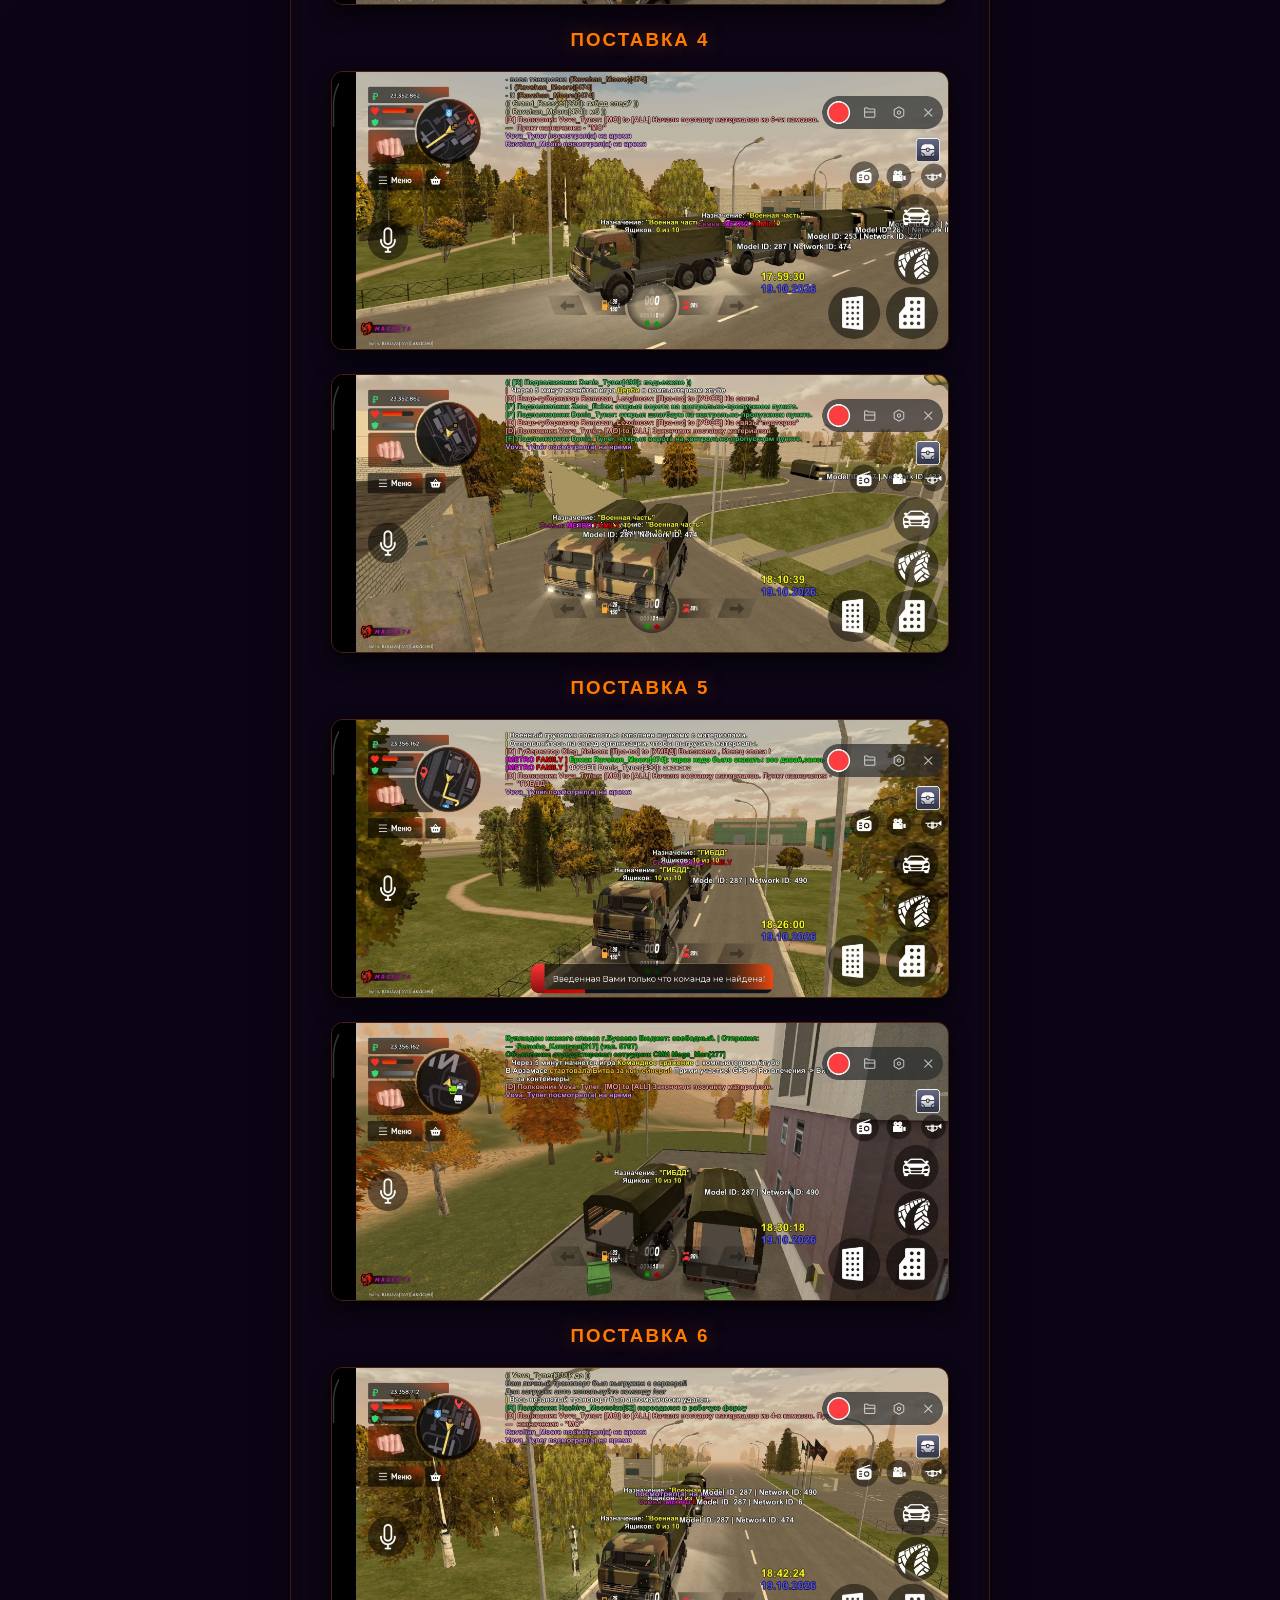
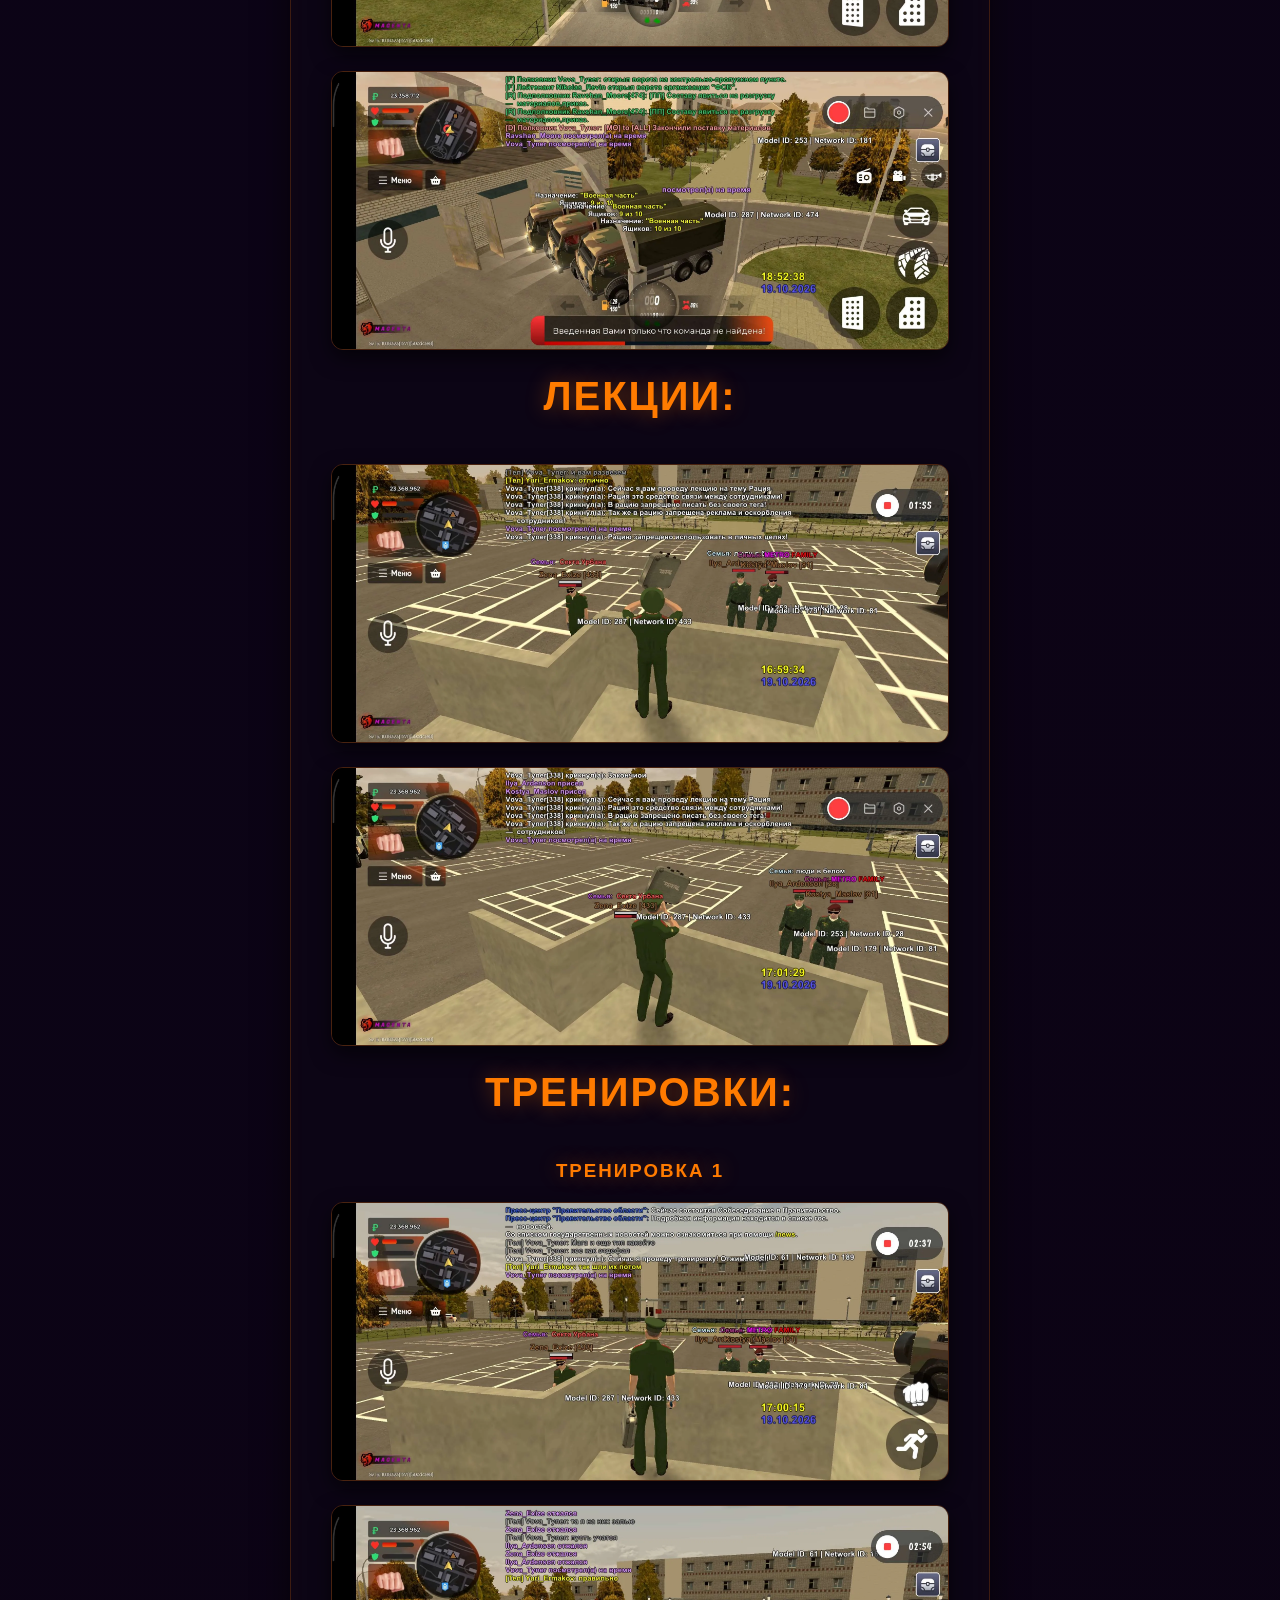
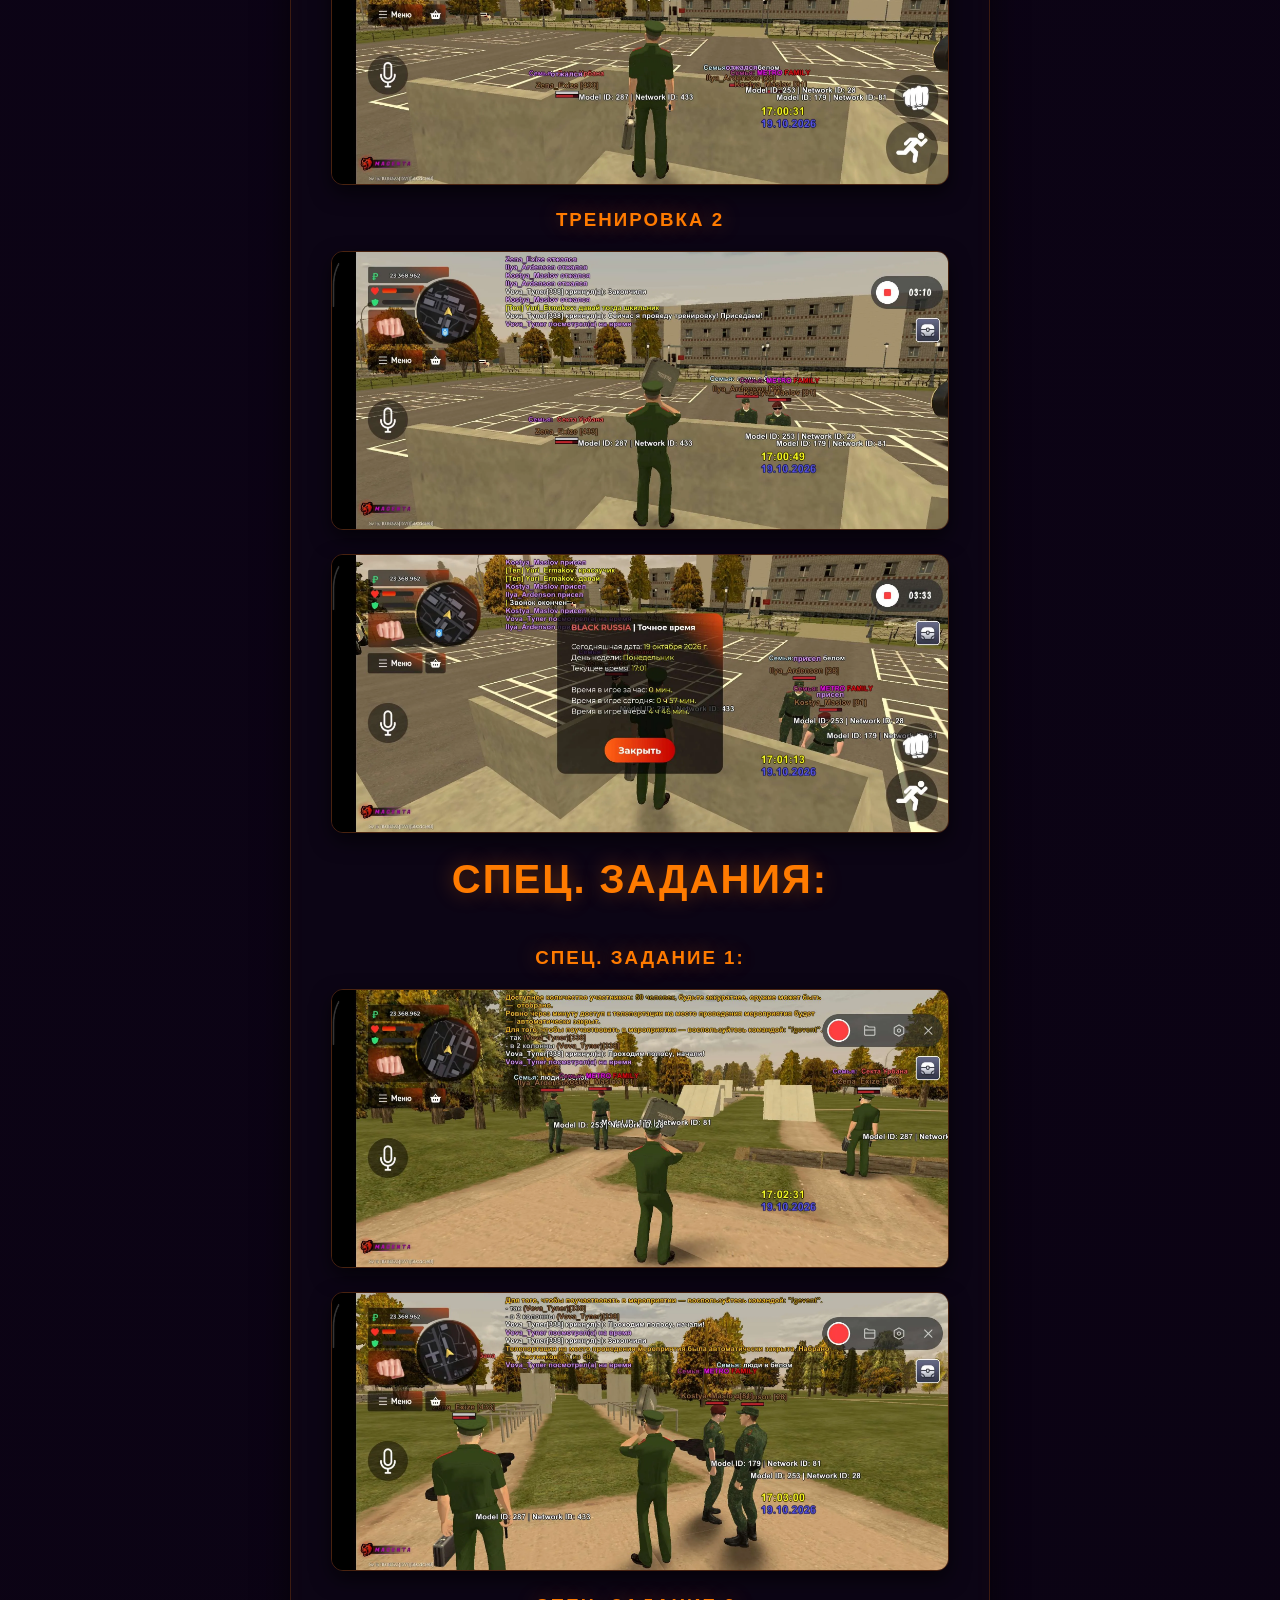
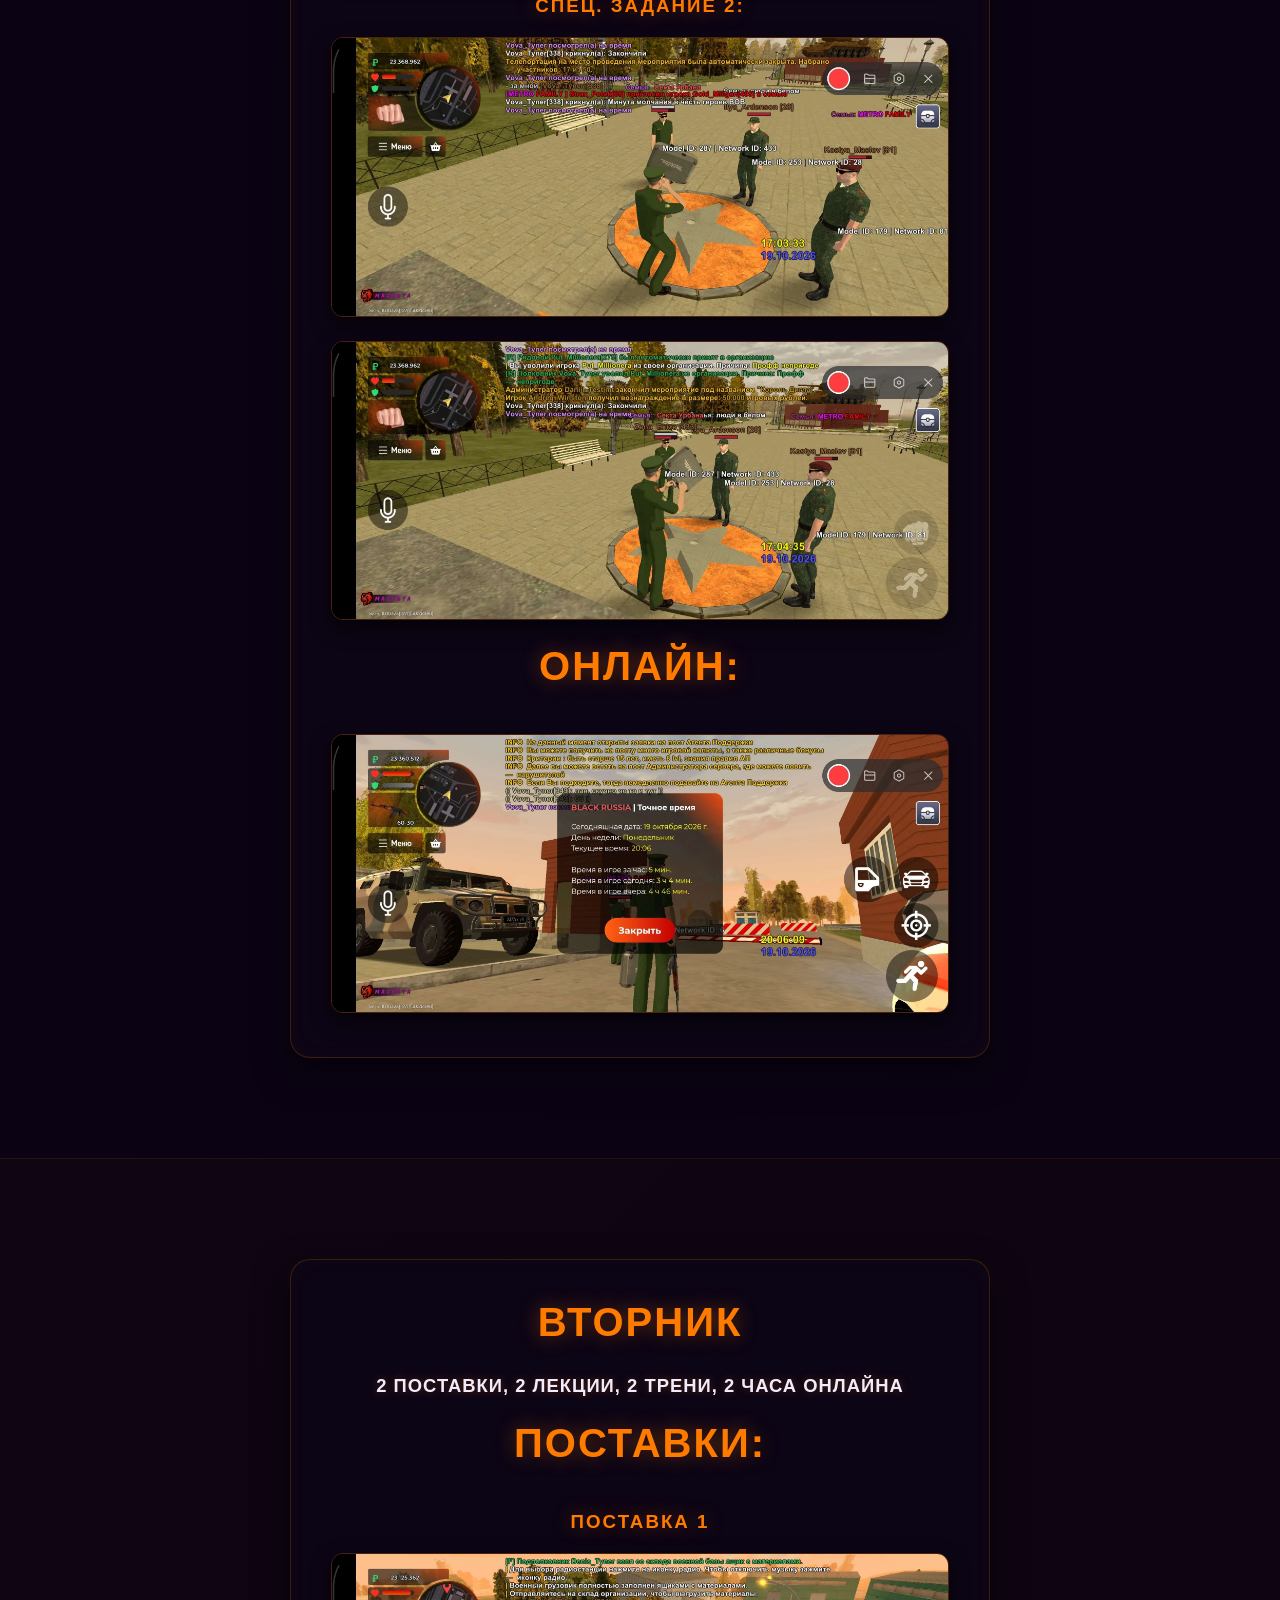
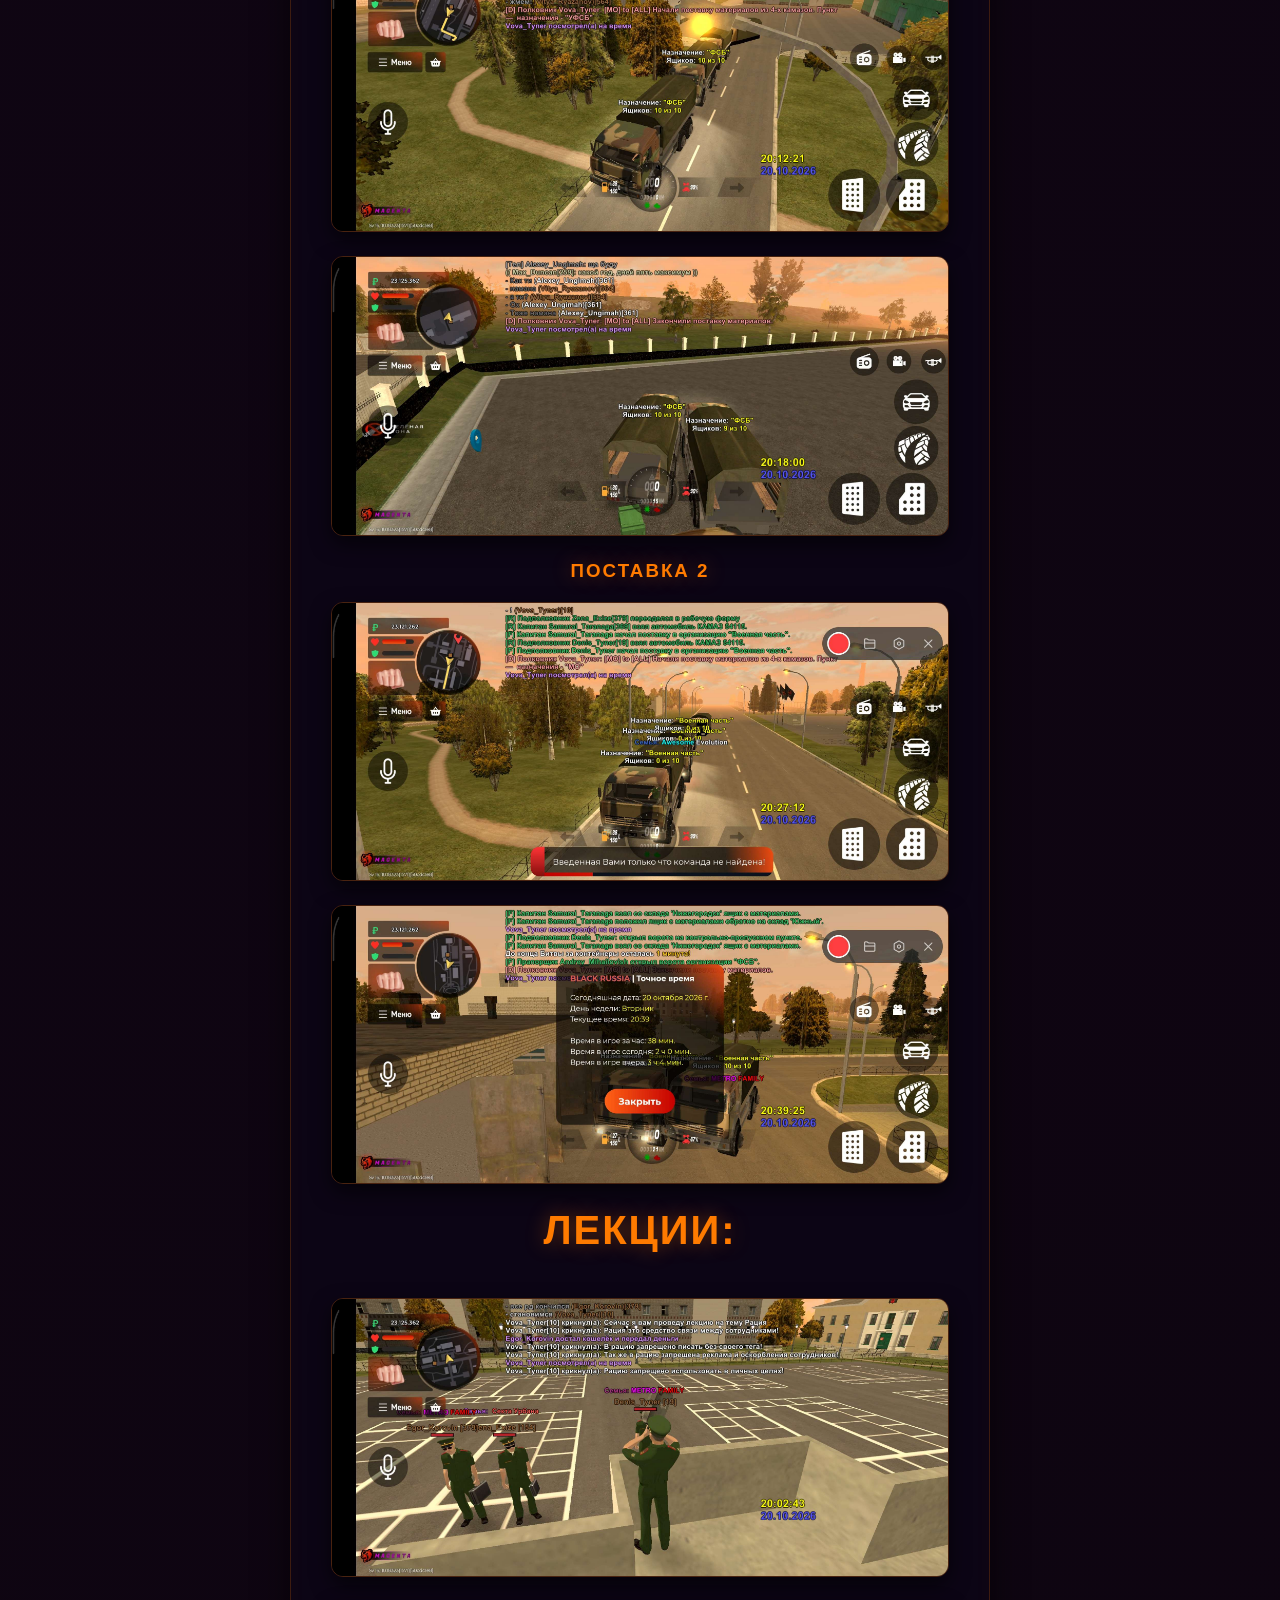
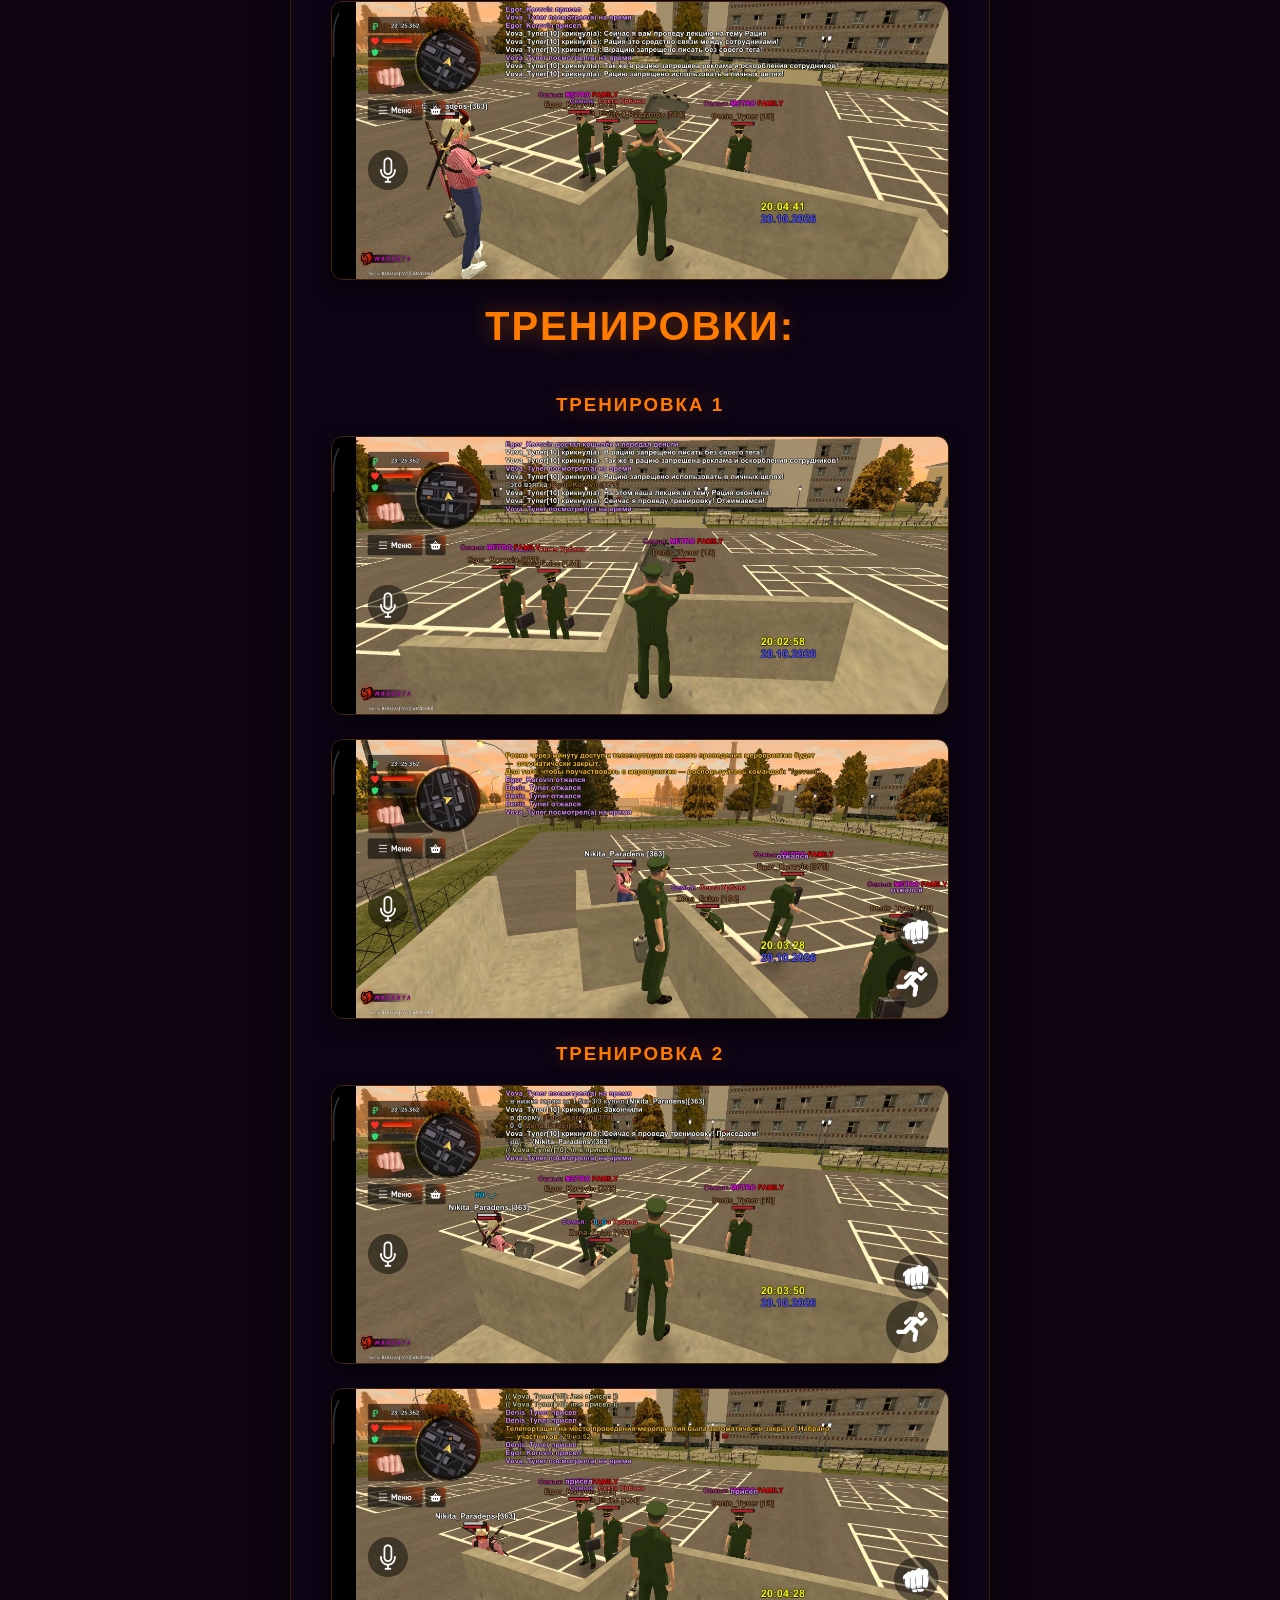
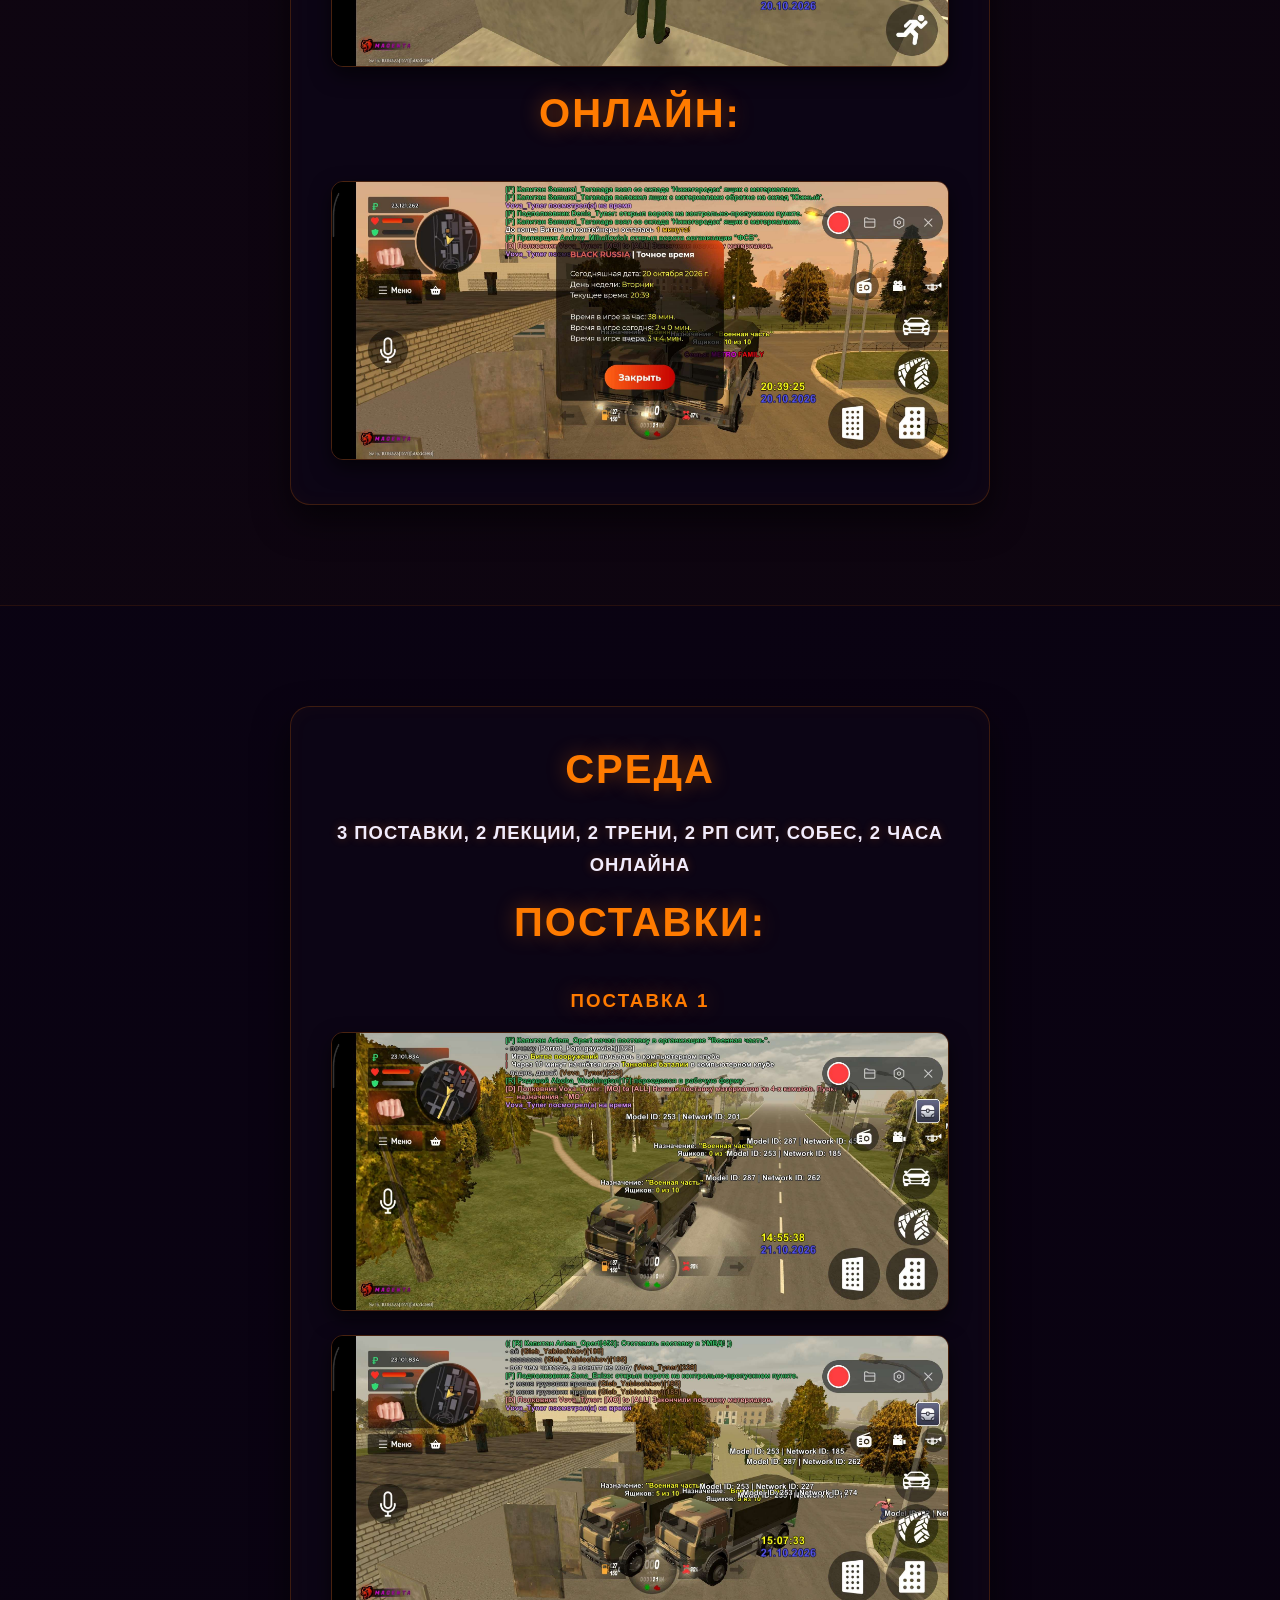
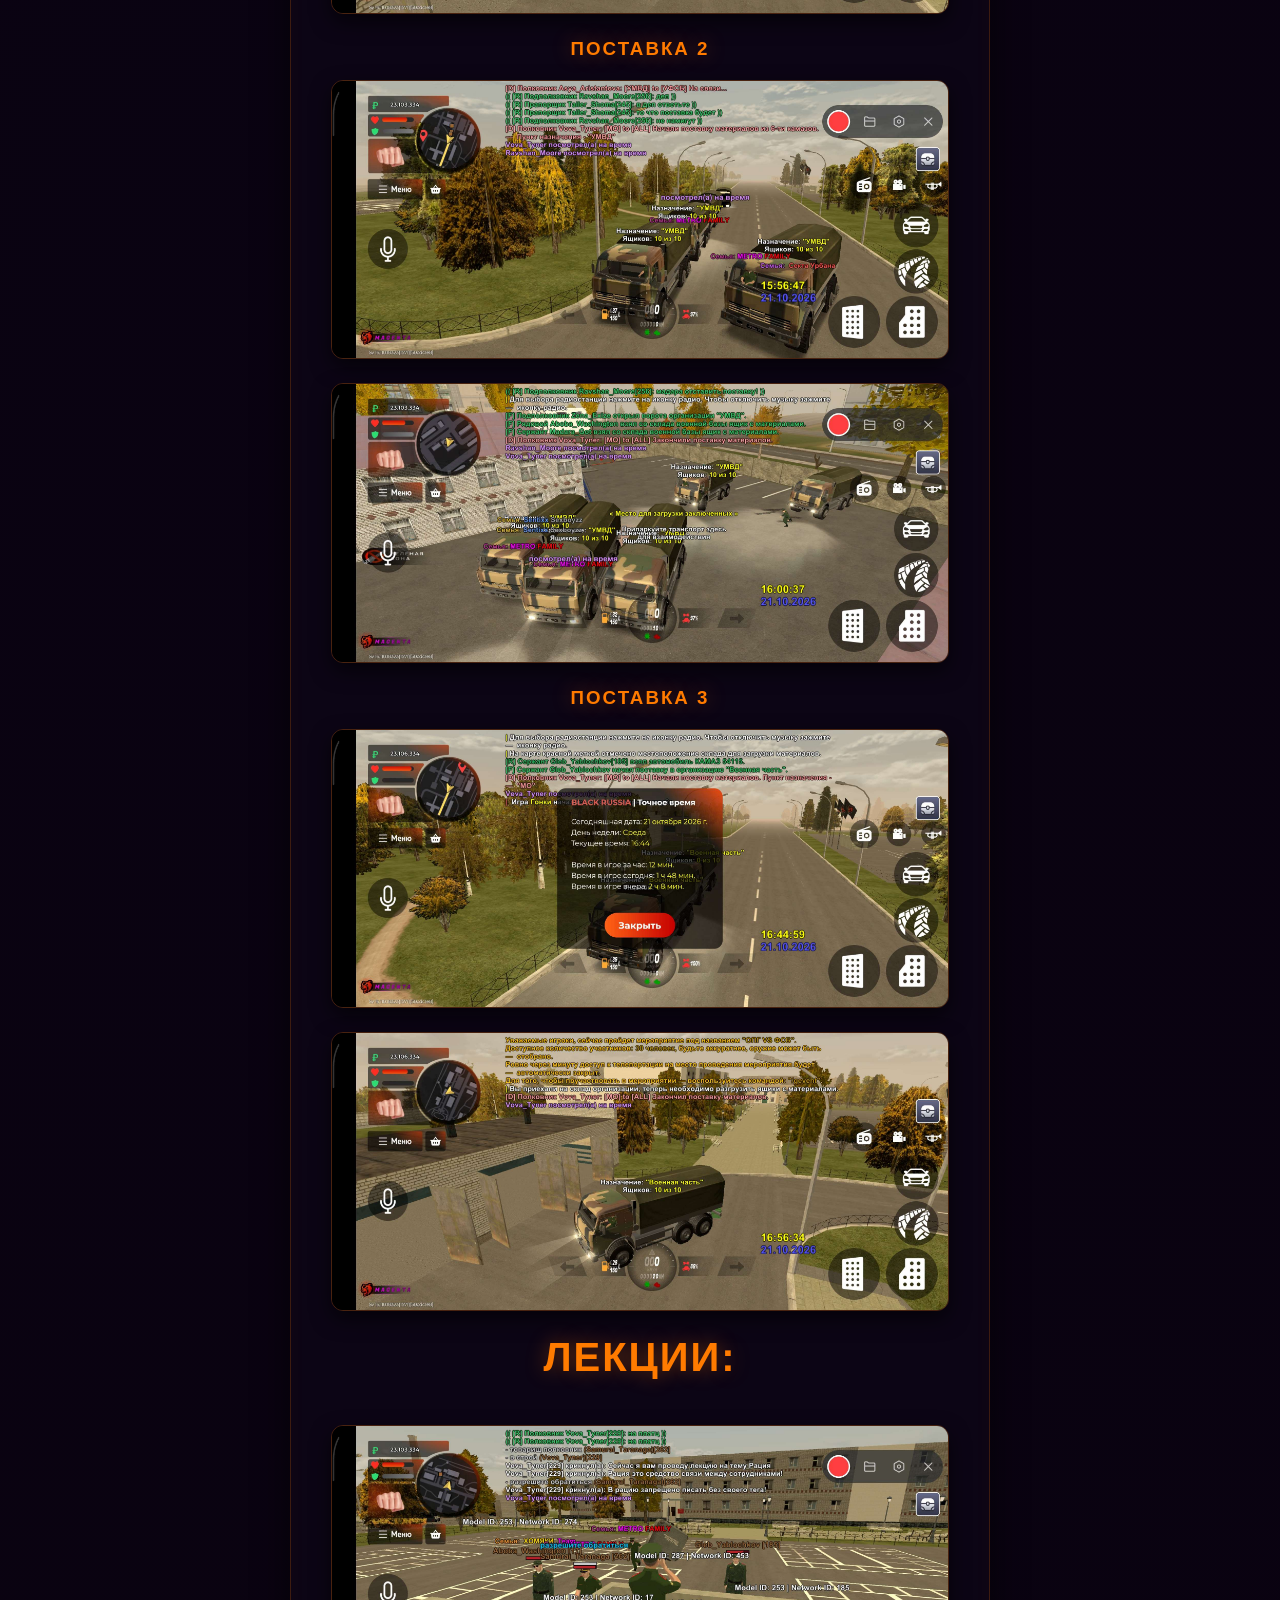
==== commit 43e646d8: "24.10.26" ====
--- a/index.html
+++ b/index.html
@@ -366,9 +366,68 @@
             <div class="content-box">
                 <h2>Суббота</h2>
                 <div class="norm-user-content">
-                        <p class="norm-label">неа</p>
-                        <div class="image-gallery">
-                            
+                        <p class="norm-label">5 поставок, 2 спец. задания, собес, 4 часа онлайна</p>
+                        <div class="image-gallery">
+                            <h2>Поставки: </h2>
+                            <h3>Поставка 1</h3>
+                            <a href="images/saturday/postavka1_start.jpg" target="_blank">
+                                <img src="images/saturday/postavka1_start.jpg" alt="Поставка 1 начало">
+                            </a>
+                            <a href="images/saturday/postavka1_end.jpg" target="_blank">
+                                <img src="images/saturday/postavka1_end.jpg" alt="Поставка 1 конец">
+                            </a>
+                            <h3>Поставка 2</h3>
+                            <a href="images/saturday/postavka2_start.jpg" target="_blank">
+                                <img src="images/saturday/postavka2_start.jpg" alt="Поставка 2 начало">
+                            </a>
+                            <a href="images/saturday/postavka2_end.jpg" target="_blank">
+                                <img src="images/saturday/postavka2_end.jpg" alt="Поставка 2 конец">
+                            </a>
+                            <h3>Поставка 3</h3>
+                            <a href="images/saturday/postavka3_start.jpg" target="_blank">
+                                <img src="images/saturday/postavka3_start.jpg" alt="Поставка 3 начало">
+                            </a>
+                            <a href="images/saturday/postavka3_end.jpg" target="_blank">
+                                <img src="images/saturday/postavka3_end.jpg" alt="Поставка 3 конец">
+                            </a>
+                            <h3>Поставка 4</h3>
+                            <a href="images/saturday/postavka4_start.jpg" target="_blank">
+                                <img src="images/saturday/postavka4_start.jpg" alt="Поставка 4 начало">
+                            </a>
+                            <a href="images/saturday/postavka4_end.jpg" target="_blank">
+                                <img src="images/saturday/postavka4_end.jpg" alt="Поставка 4 конец">
+                            </a>
+                            <h3>Поставка 5</h3>
+                            <a href="images/saturday/postavka5_start.jpg" target="_blank">
+                                <img src="images/saturday/postavka5_start.jpg" alt="Поставка 5 начало">
+                            </a>
+                            <a href="images/saturday/postavka5_end.jpg" target="_blank">
+                                <img src="images/saturday/postavka5_end.jpg" alt="Поставка 5 конец">
+                            </a>
+
+                            <h2>Спец. Задания: </h2>
+                            <h3>Спец. Задание 1: </h3>
+                            <a href="images/saturday/spec1_start.jpg" target="_blank">
+                                <img src="images/saturday/spec1_start.jpg" alt="спец">
+                            </a>
+                            <a href="images/saturday/spec1_end.jpg" target="_blank">
+                                <img src="images/saturday/spec1_end.jpg" alt="спец">
+                            </a>
+                            <h3>Спец. Задание 2: </h3>
+                            <a href="images/saturday/spec2_start.jpg" target="_blank">
+                                <img src="images/saturday/spec2_start.jpg" alt="спец">
+                            </a>
+                            <a href="images/saturday/spec2_end.jpg" target="_blank">
+                                <img src="images/saturday/spec2_end.jpg" alt="спец">
+                            </a>
+
+                            <h2>собес + онлайн: </h2>
+                            <a href="images/saturday/sobes.jpg" target="_blank">
+                                <img src="images/saturday/sobes.jpg" alt="Собес">
+                            </a>
+                            <a href="images/saturday/online.jpg" target="_blank">
+                                <img src="images/saturday/online.jpg" alt="Онлайн">
+                            </a>
                         </div>
                     </div>
             </div>
--- a/style.css
+++ b/style.css
@@ -11,10 +11,11 @@
 }
 
 body {
-    background: linear-gradient(135deg, #120621 0%, #05020a 100%);
+    background: linear-gradient(135deg, #0d0418 0%, #020104 100%);
     color: #f1ebfc;
     min-height: 100vh;
     padding-top: 80px; 
+    position: relative;
 }
 
 header {
@@ -23,14 +24,14 @@
     left: 0;
     width: 100%;
     height: 80px;
-    background: rgba(22, 10, 43, 0.85);
+    background: rgba(14, 5, 26, 0.9);
     backdrop-filter: blur(12px);
-    box-shadow: 0 4px 30px rgba(0, 0, 0, 0.5);
+    box-shadow: 0 4px 30px rgba(0, 0, 0, 0.7);
     display: flex;
     justify-content: center;
     align-items: center;
     z-index: 1000;
-    border-bottom: 1px solid rgba(157, 78, 221, 0.25);
+    border-bottom: 1px solid rgba(255, 123, 0, 0.25);
 }
 
 nav {
@@ -42,7 +43,7 @@
 }
 
 nav a {
-    color: #e0aaff;
+    color: #ff9e00;
     text-decoration: none;
     padding: 10px 15px;
     border-radius: 8px;
@@ -55,16 +56,16 @@
 }
 
 nav a.nav-home {
-    background: rgba(123, 44, 191, 0.2);
-    border-color: rgba(157, 78, 221, 0.4);
+    background: rgba(255, 123, 0, 0.1);
+    border-color: rgba(255, 123, 0, 0.3);
     flex: 1.5;
 }
 
 nav a:hover {
-    background-color: #7b2cbf;
+    background-color: #ff7b00;
     color: #ffffff;
-    box-shadow: 0 0 15px rgba(123, 44, 191, 0.6);
-    border-color: #9d4edd;
+    box-shadow: 0 0 15px rgba(255, 123, 0, 0.6);
+    border-color: #ff9e00;
 }
 
 .hero-section {
@@ -73,7 +74,7 @@
     justify-content: center;
     align-items: center;
     padding: 40px 20px;
-    background: radial-gradient(circle at center, rgba(123, 44, 191, 0.15) 0%, transparent 70%);
+    background: radial-gradient(circle at center, rgba(255, 123, 0, 0.12) 0%, transparent 70%);
     text-align: center;
 }
 
@@ -84,7 +85,7 @@
 
 .logo-badge {
     display: inline-block;
-    background: linear-gradient(45deg, #7b2cbf, #9d4edd);
+    background: linear-gradient(45deg, #ff7b00, #9d4edd);
     color: #fff;
     padding: 6px 20px;
     border-radius: 20px;
@@ -93,7 +94,11 @@
     text-transform: uppercase;
     letter-spacing: 2px;
     margin-bottom: 24px;
-    box-shadow: 0 0 20px rgba(123, 44, 191, 0.5);
+    box-shadow: 0 0 20px rgba(255, 123, 0, 0.5);
+}
+
+.logo-badge::before {
+    content: "🎃 ";
 }
 
 .hero-section h1 {
@@ -101,13 +106,13 @@
     color: #fff;
     margin-bottom: 20px;
     letter-spacing: 1px;
-    text-shadow: 0 0 30px rgba(199, 125, 255, 0.3);
+    text-shadow: 0 0 30px rgba(255, 123, 0, 0.4), 0 0 10px rgba(255, 158, 0, 0.2);
 }
 
 .hero-section p {
     font-size: 1.25rem;
     line-height: 1.7;
-    color: #c77dff;
+    color: #ffb703;
     margin-bottom: 40px;
 }
 
@@ -121,35 +126,35 @@
 .cta-button {
     display: inline-block;
     padding: 14px 35px;
-    background: #7b2cbf;
+    background: #ff7b00;
     color: #fff;
     text-decoration: none;
     font-weight: 600;
     border-radius: 30px;
     transition: all 0.3s ease;
-    border: 1px solid #9d4edd;
-    box-shadow: 0 5px 20px rgba(123, 44, 191, 0.4);
+    border: 1px solid #ff9e00;
+    box-shadow: 0 5px 20px rgba(255, 123, 0, 0.4);
     text-align: center;
 }
 
 .cta-button:hover {
-    background: #9d4edd;
+    background: #ff9e00;
     transform: translateY(-2px);
-    box-shadow: 0 8px 25px rgba(157, 78, 221, 0.6);
+    box-shadow: 0 8px 25px rgba(255, 158, 0, 0.7);
 }
 
 .cta-secondary {
     background: transparent;
-    color: #e0aaff;
-    border-color: rgba(157, 78, 221, 0.6);
+    color: #ff9e00;
+    border-color: rgba(255, 123, 0, 0.5);
     box-shadow: none;
 }
 
 .cta-secondary:hover {
-    background: rgba(123, 44, 191, 0.2);
-    color: #fff;
-    border-color: #9d4edd;
-    box-shadow: 0 5px 20px rgba(123, 44, 191, 0.2);
+    background: rgba(255, 123, 0, 0.15);
+    color: #fff;
+    border-color: #ff9e00;
+    box-shadow: 0 5px 20px rgba(255, 123, 0, 0.2);
 }
 
 .day-section {
@@ -159,41 +164,41 @@
     justify-content: center;
     align-items: center;
     padding: 100px 20px; 
-    border-bottom: 1px solid rgba(157, 78, 221, 0.1);
+    border-bottom: 1px solid rgba(255, 123, 0, 0.1);
     text-align: center;
 }
 
 .day-section:nth-child(even) {
-    background: rgba(60, 9, 108, 0.15);
+    background: rgba(255, 123, 0, 0.02);
 }
 
 .day-section:nth-child(odd) {
-    background: rgba(94, 9, 142, 0.05);
+    background: rgba(14, 5, 26, 0.3);
 }
 
 .day-section h2 {
     font-size: 2.5rem;
-    color: #c77dff;
+    color: #ff7b00;
     margin-bottom: 25px;
     text-transform: uppercase;
     letter-spacing: 2px;
-    text-shadow: 0 0 20px rgba(199, 125, 255, 0.3);
+    text-shadow: 0 0 20px rgba(255, 123, 0, 0.4);
 }
 
 .content-box {
-    background: rgba(20, 9, 41, 0.75);
-    border: 1px solid rgba(157, 78, 221, 0.25);
+    background: rgba(13, 6, 22, 0.88);
+    border: 1px solid rgba(255, 123, 0, 0.2);
     padding: 40px;
     border-radius: 20px;
     max-width: 700px;
     width: 100%;
-    box-shadow: 0 15px 35px rgba(0, 0, 0, 0.4);
+    box-shadow: 0 15px 35px rgba(0, 0, 0, 0.6), inset 0 0 20px rgba(255, 123, 0, 0.03);
 }
 
 .content-box p {
     font-size: 1.15rem;
     line-height: 1.7;
-    color: #d8bbff;
+    color: #f1ebfc;
 }
 
 .date-list {
@@ -210,10 +215,10 @@
     justify-content: space-between;
     align-items: center;
     padding: 16px 24px;
-    background: rgba(36, 17, 69, 0.4);
-    border: 1px solid rgba(157, 78, 221, 0.2);
+    background: rgba(25, 11, 44, 0.6);
+    border: 1px solid rgba(255, 123, 0, 0.15);
     border-radius: 12px;
-    color: #d8bbff;
+    color: #ff9e00;
     text-decoration: none;
     font-weight: 600;
     font-size: 1.1rem;
@@ -221,32 +226,32 @@
 }
 
 .date-item:hover {
-    background: rgba(123, 44, 191, 0.3);
-    border-color: #9d4edd;
+    background: rgba(255, 123, 0, 0.15);
+    border-color: #ff7b00;
     color: #fff;
     transform: translateX(5px);
-    box-shadow: 0 4px 15px rgba(123, 44, 191, 0.3);
+    box-shadow: 0 4px 15px rgba(255, 123, 0, 0.3);
 }
 
 .day-calendar {
     font-size: 0.95rem;
-    color: #c77dff;
-    background: rgba(199, 125, 255, 0.15);
+    color: #ff7b00;
+    background: rgba(255, 123, 0, 0.15);
     padding: 4px 12px;
     border-radius: 20px;
-    border: 1px solid rgba(199, 125, 255, 0.3);
+    border: 1px solid rgba(255, 123, 0, 0.3);
     transition: all 0.3s ease;
 }
 
 .date-item:hover .day-calendar {
-    background: #9d4edd;
+    background: #ff7b00;
     color: #fff;
 }
 
 .norm-container {
     margin-top: 30px;
     padding-top: 25px;
-    border-top: 1px solid rgba(157, 78, 221, 0.2);
+    border-top: 1px solid rgba(255, 123, 0, 0.15);
     text-align: left;
 }
 
@@ -256,11 +261,11 @@
     align-items: center;
     font-size: 1.4rem;
     font-weight: 700;
-    color: #c77dff;
+    color: #ff7b00;
     text-transform: uppercase;
     letter-spacing: 1px;
     margin-bottom: 15px;
-    text-shadow: 0 0 10px rgba(199, 125, 255, 0.2);
+    text-shadow: 0 0 10px rgba(255, 123, 0, 0.3);
 }
 
 .norm-user-content {
@@ -284,17 +289,17 @@
     max-width: 100%;
     height: auto; 
     border-radius: 12px; 
-    border: 1px solid rgba(157, 78, 221, 0.3);
-    box-shadow: 0 8px 20px rgba(0, 0, 0, 0.5);
+    border: 1px solid rgba(255, 123, 0, 0.25);
+    box-shadow: 0 8px 20px rgba(0, 0, 0, 0.6);
     object-fit: cover;
 }
 
 .day-section h1,
 .day-section h3 {
-    color: #c77dff;
+    color: #ff7b00;
     text-transform: uppercase;
     letter-spacing: 2px;
-    text-shadow: 0 0 20px rgba(199, 125, 255, 0.3);
+    text-shadow: 0 0 20px rgba(255, 123, 0, 0.4);
     text-align: center;
 }
 
@@ -302,7 +307,7 @@
     body {
         padding-top: 140px; 
     }
-    
+
     header {
         height: auto;
         padding: 12px 0;
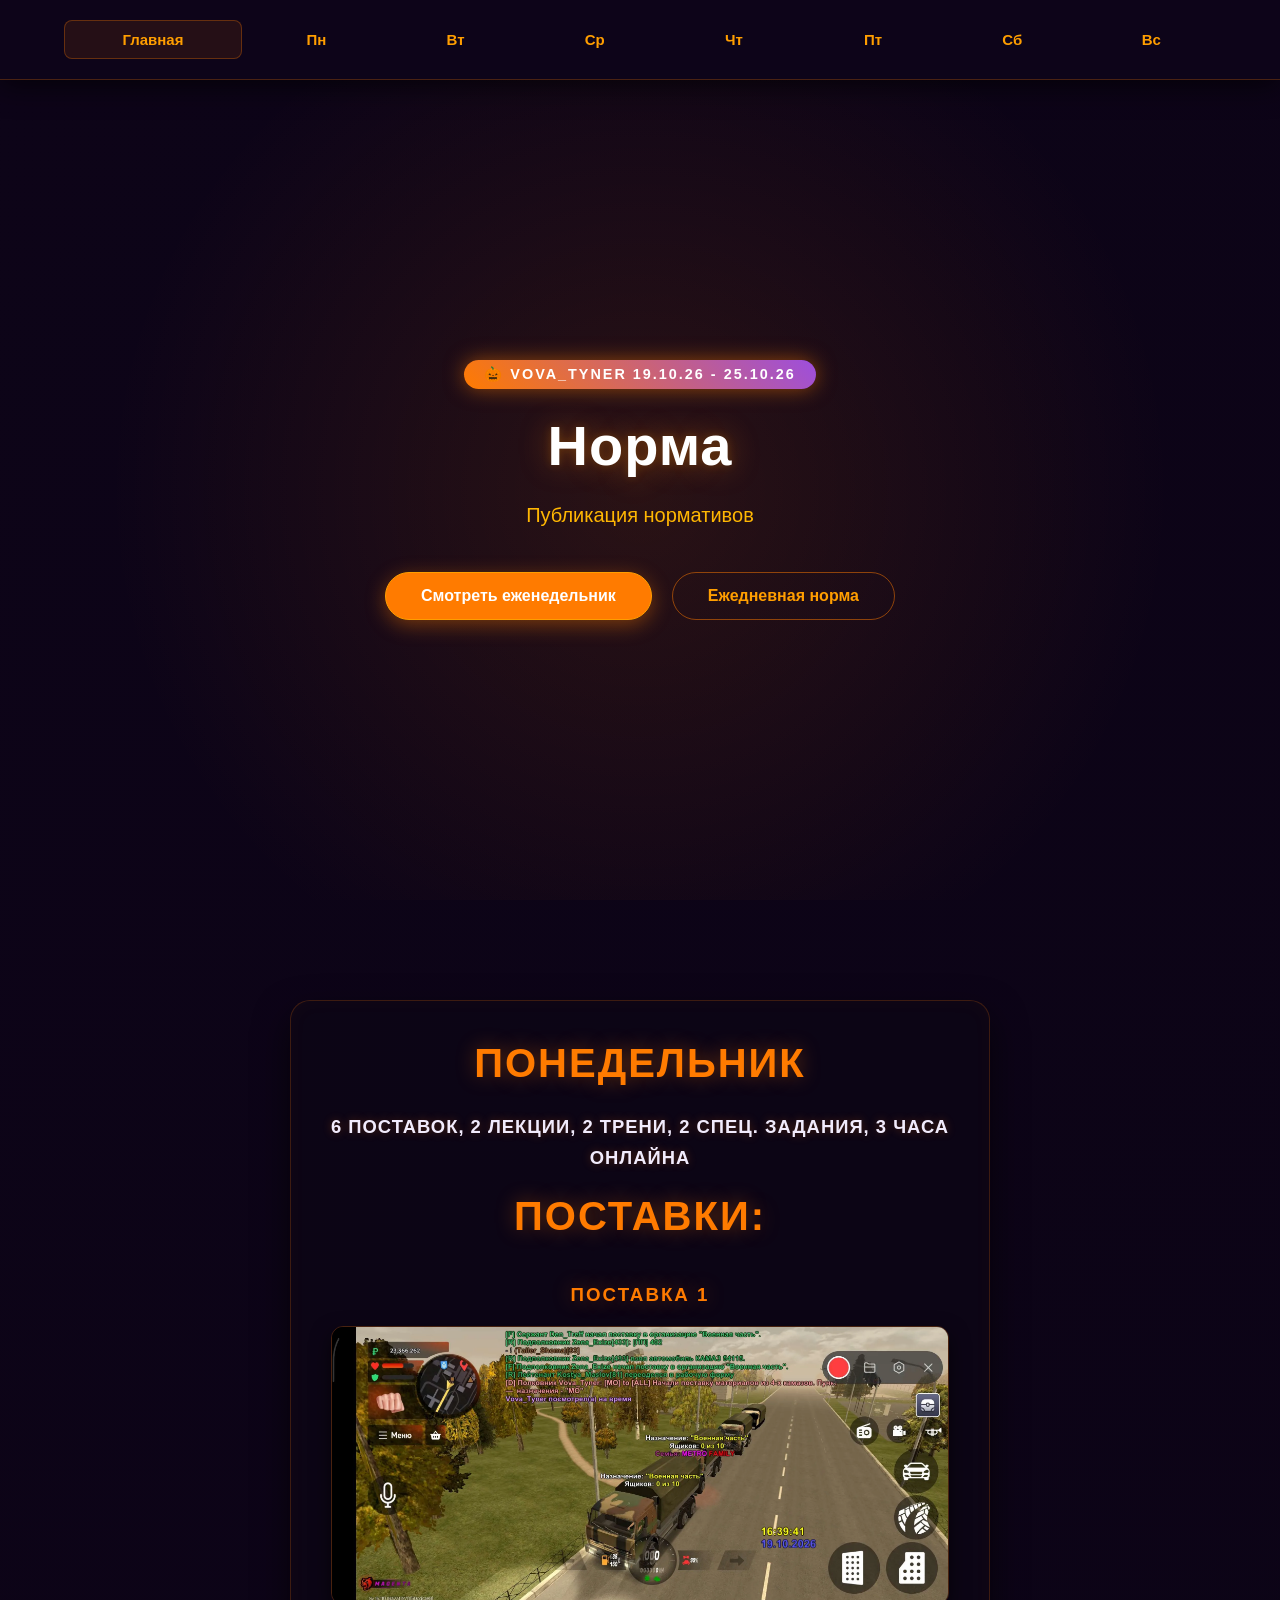
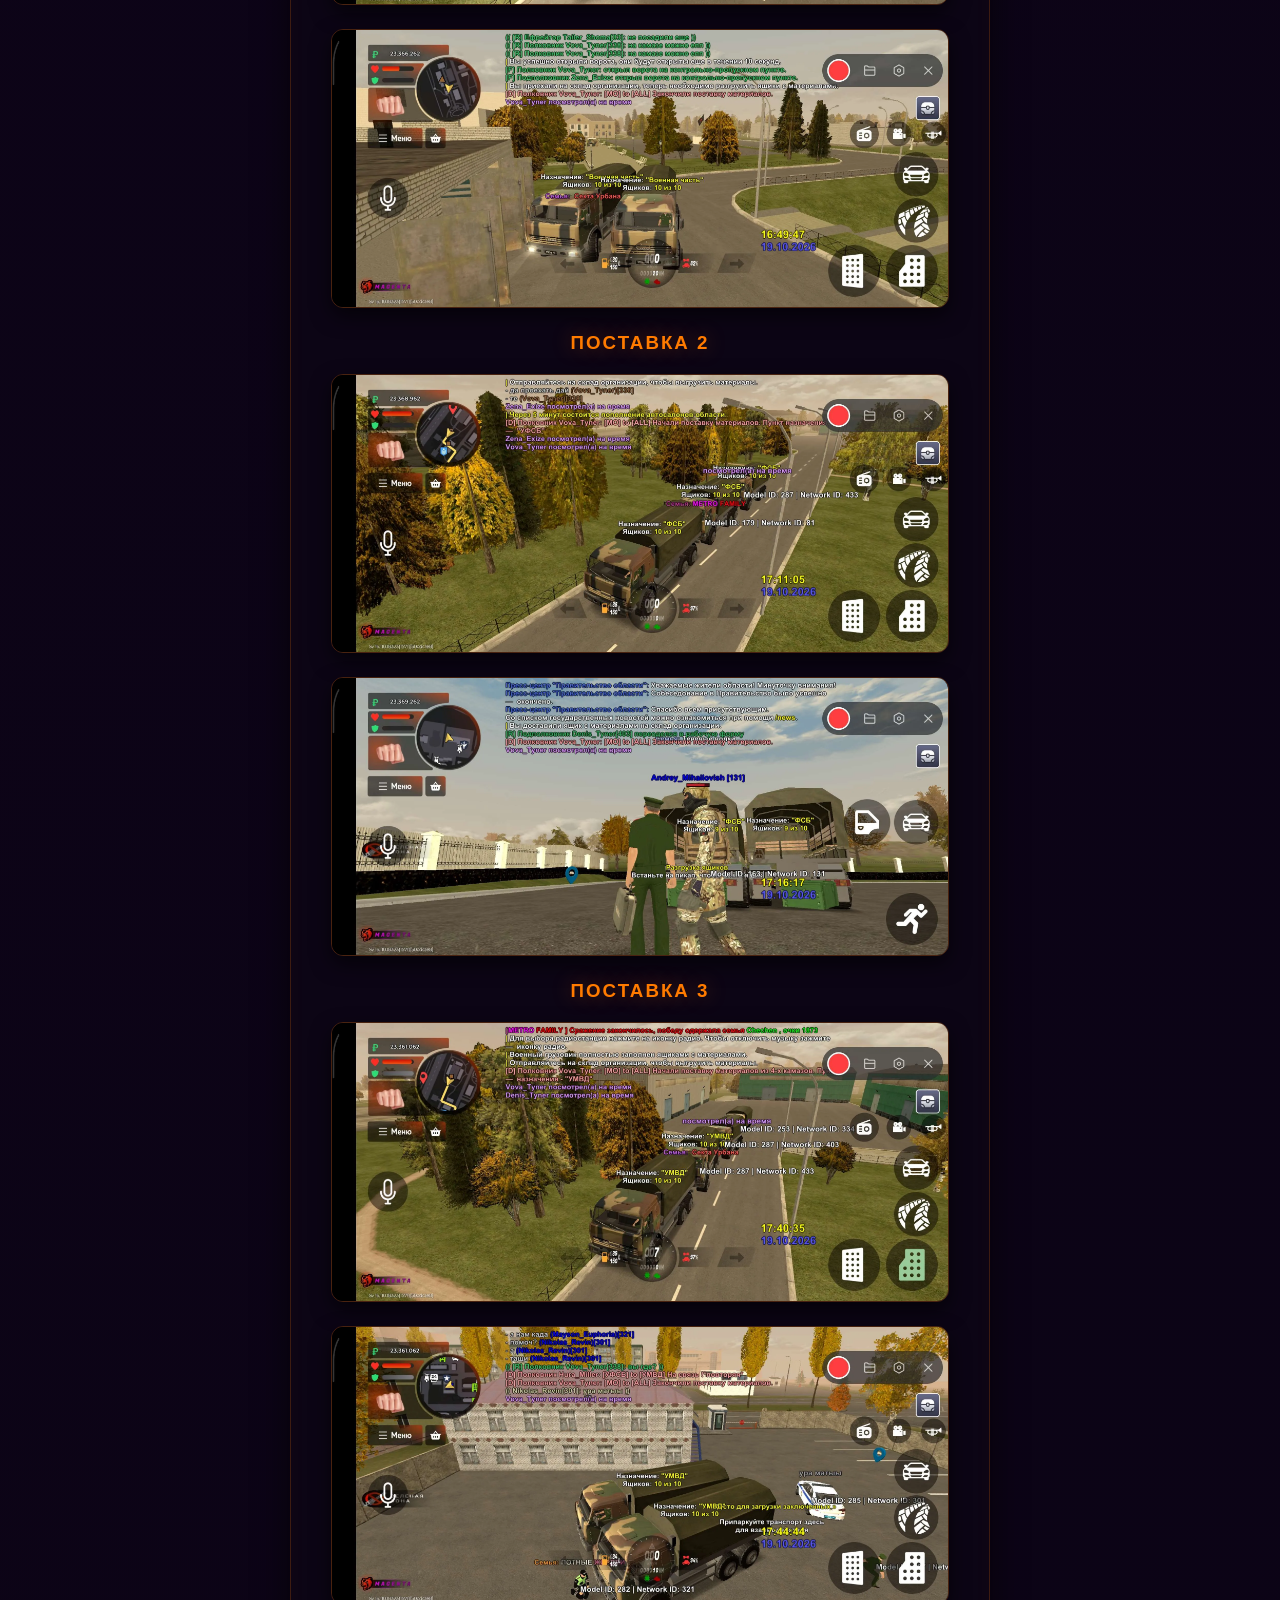
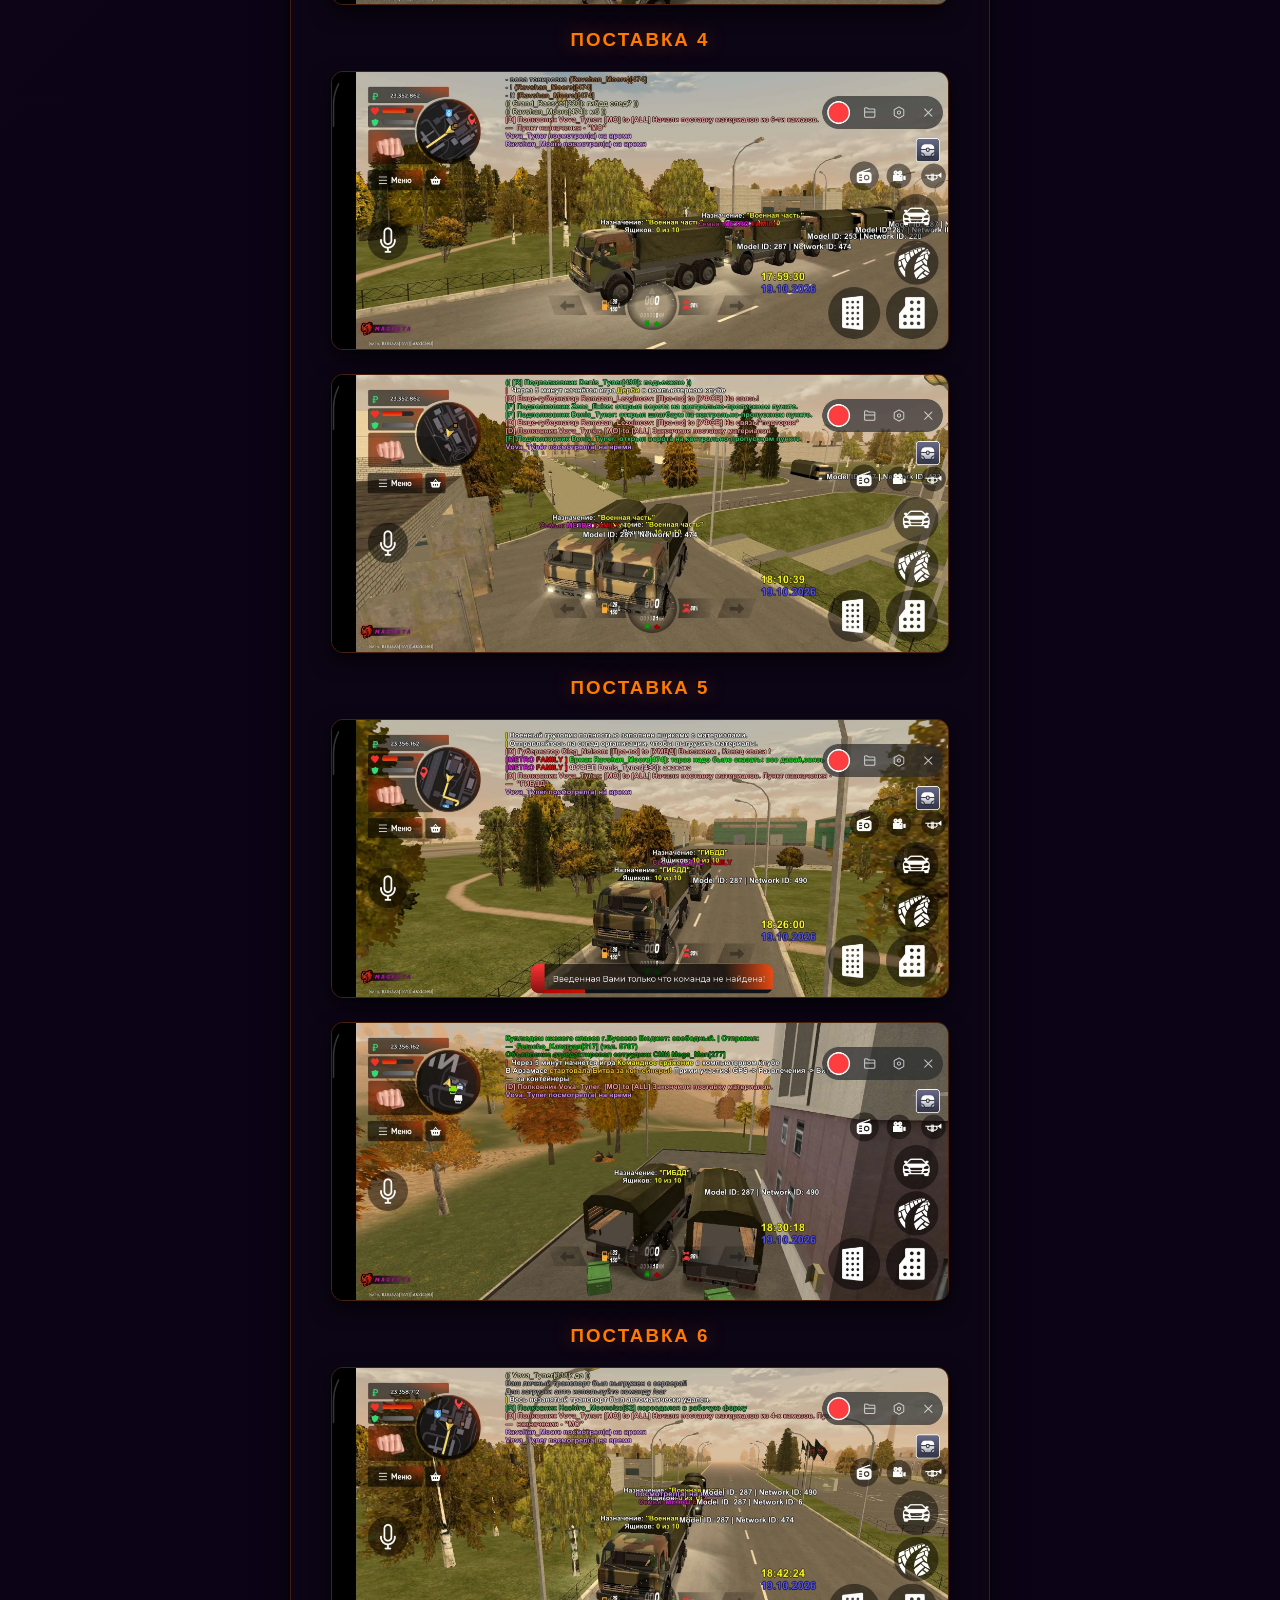
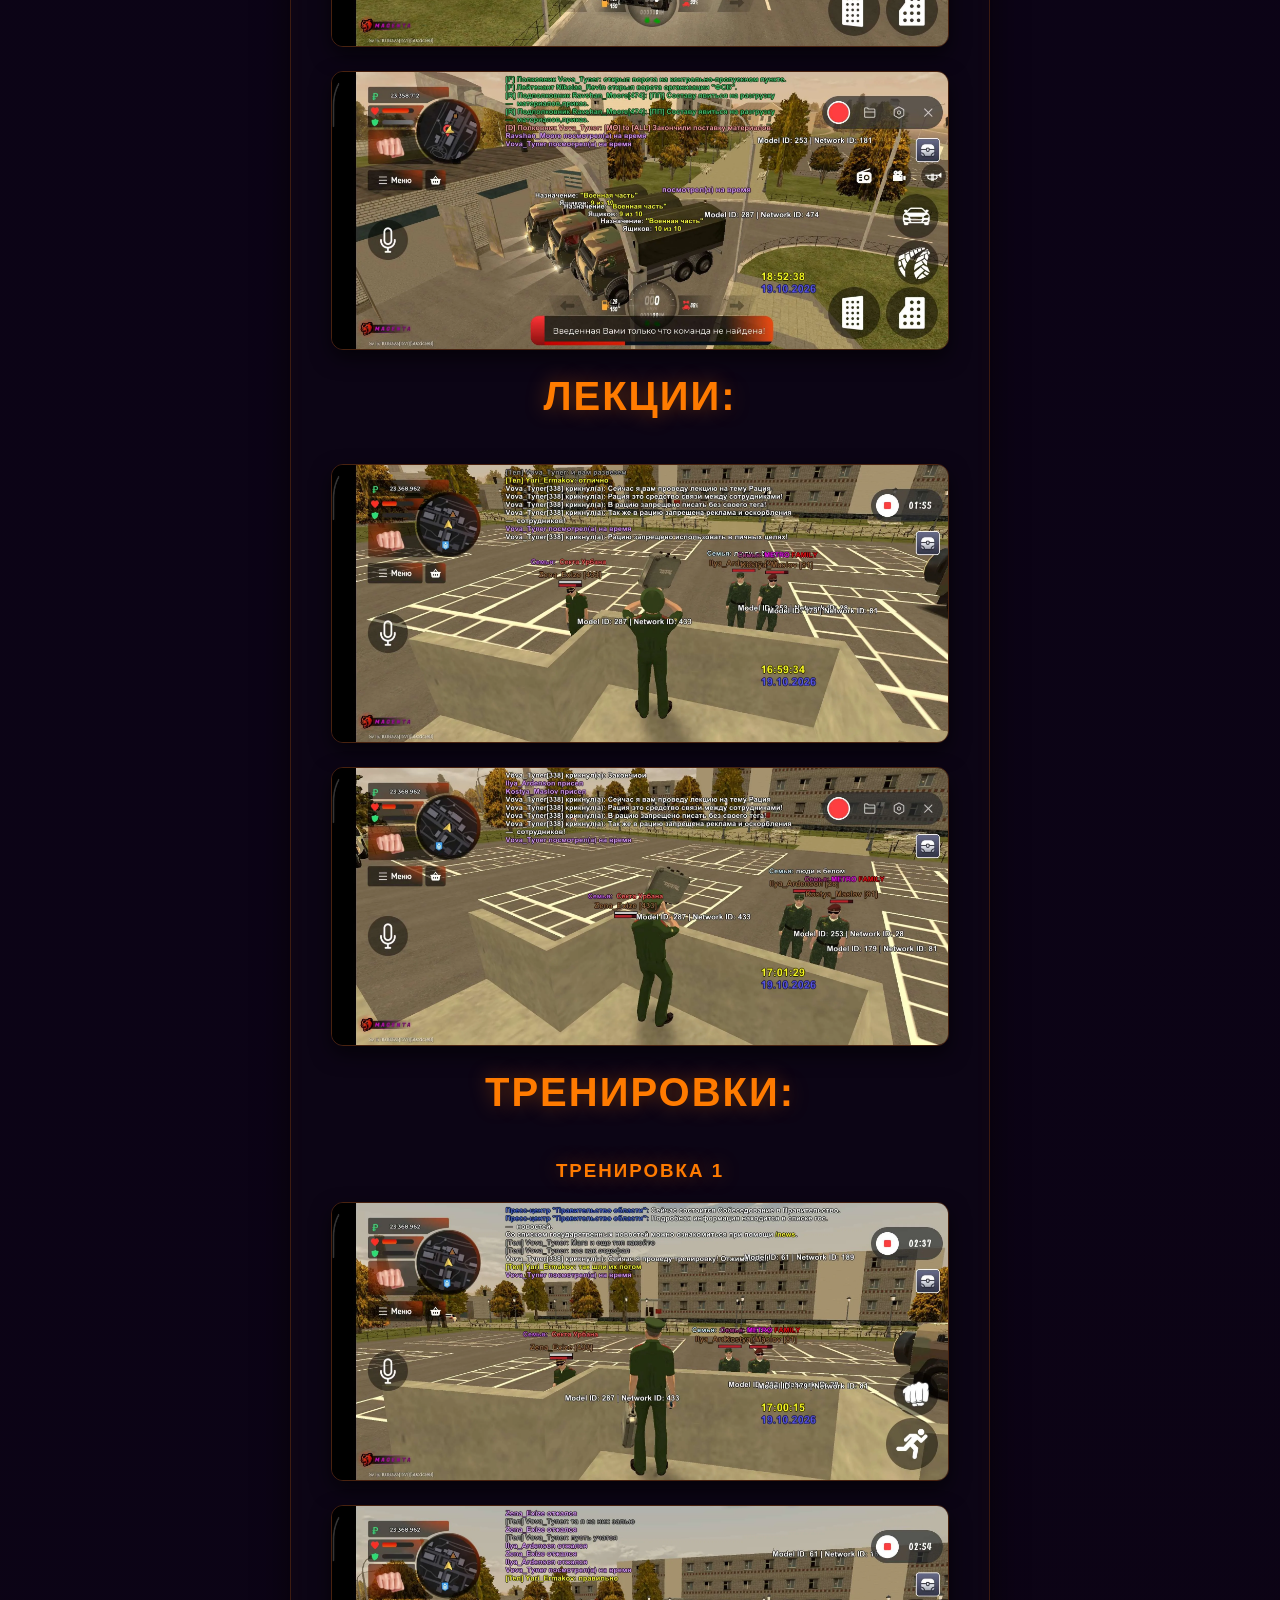
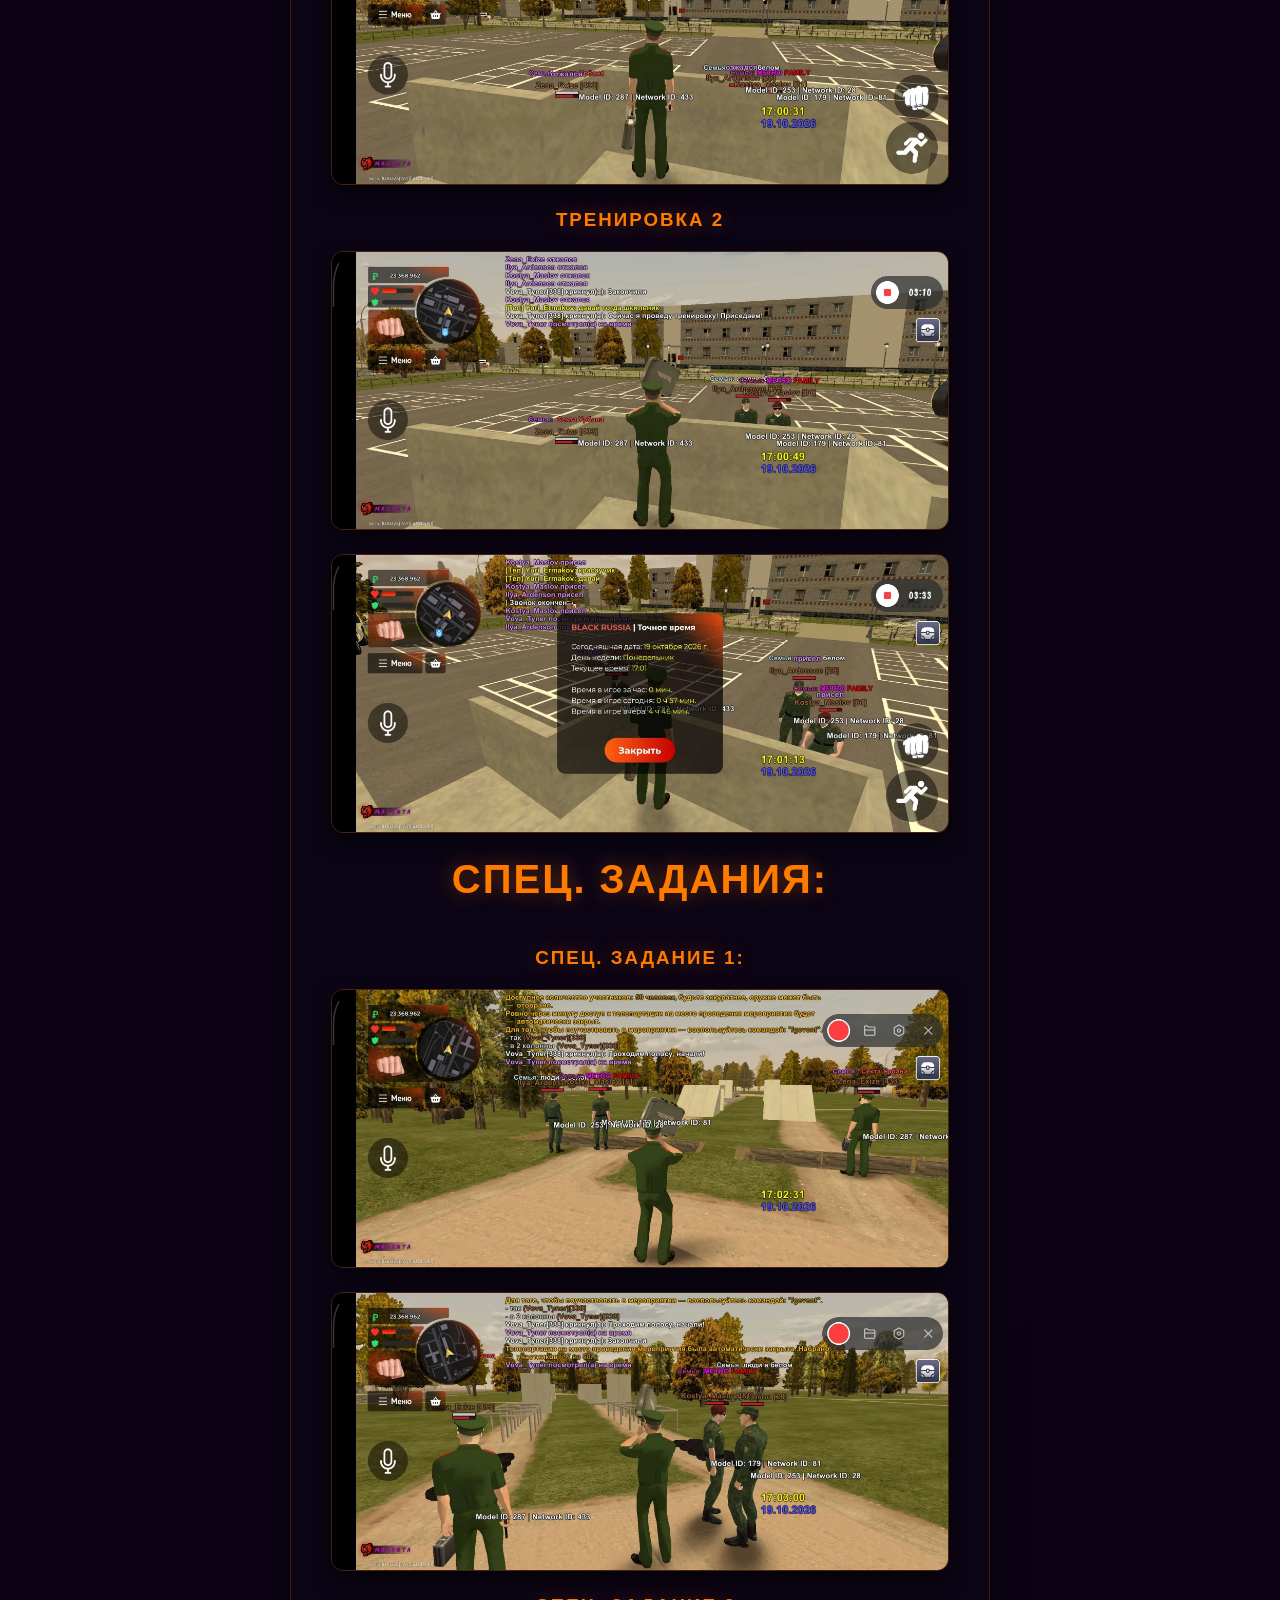
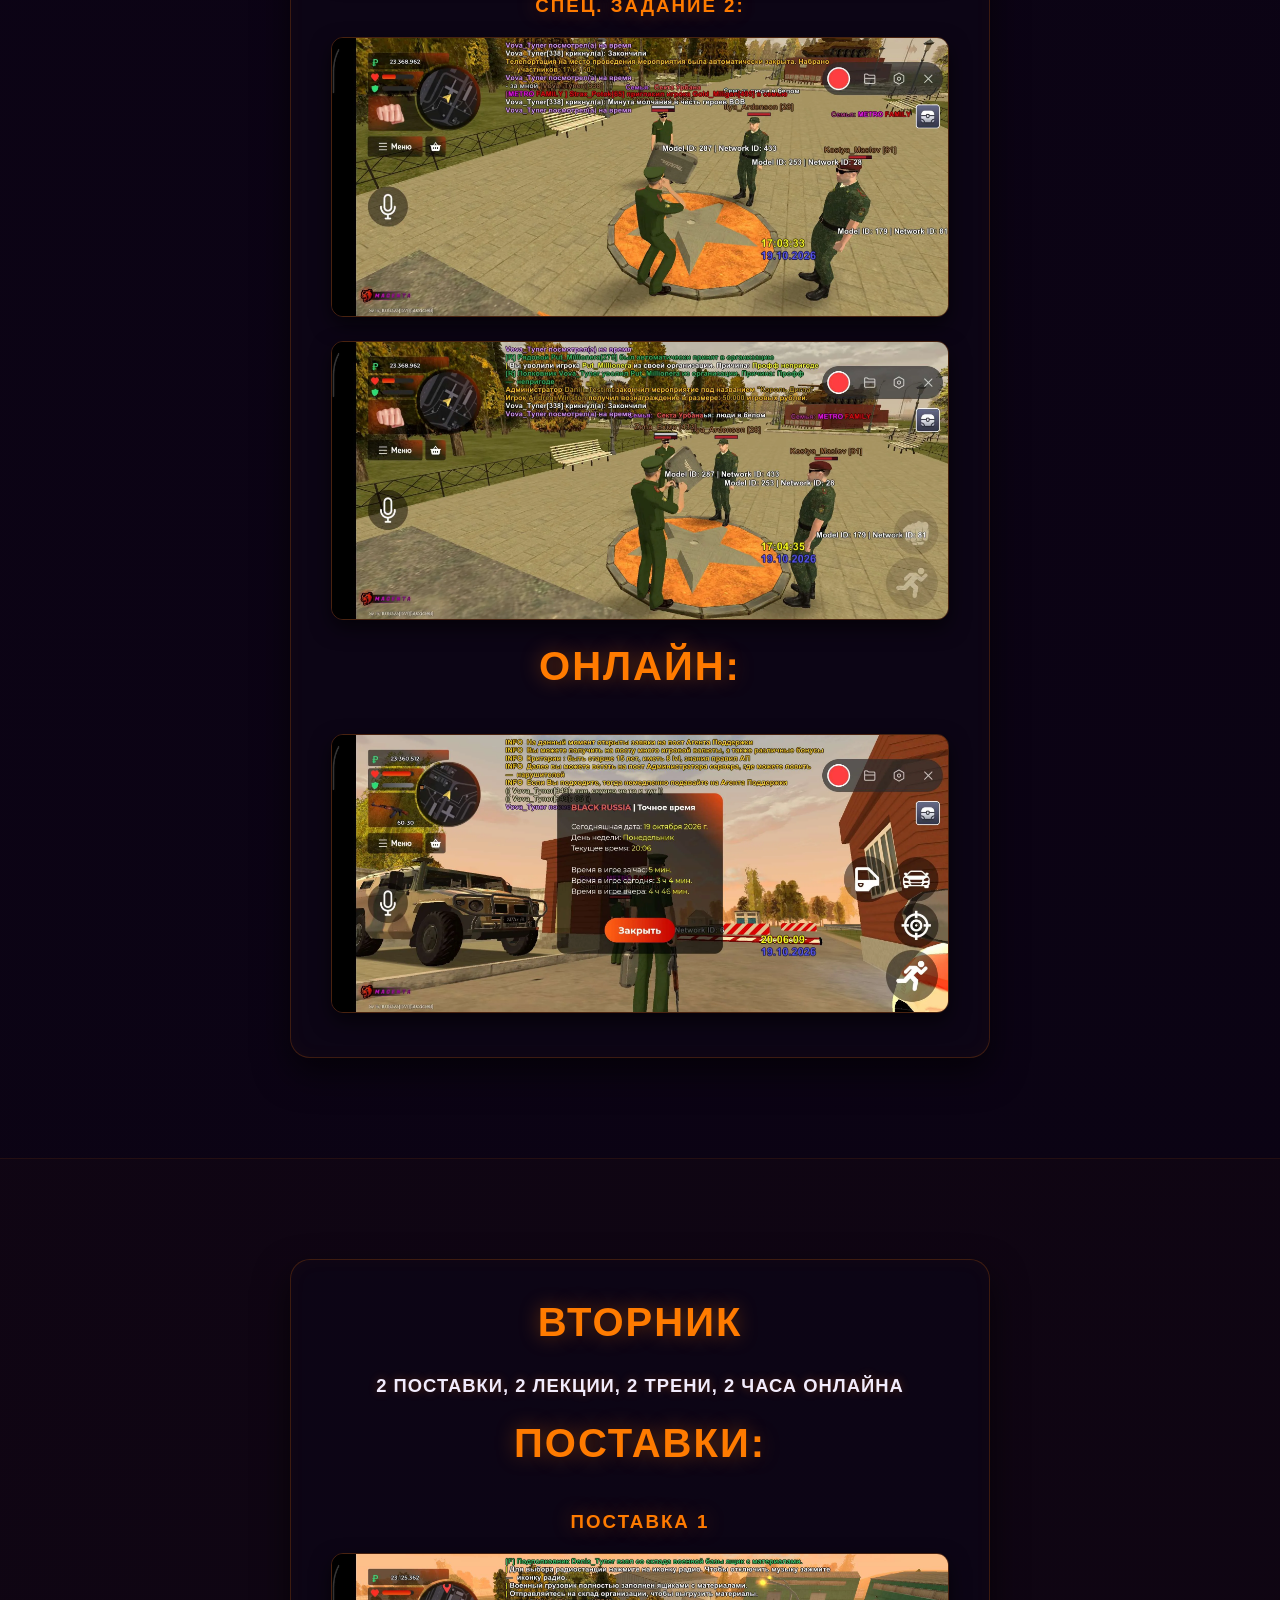
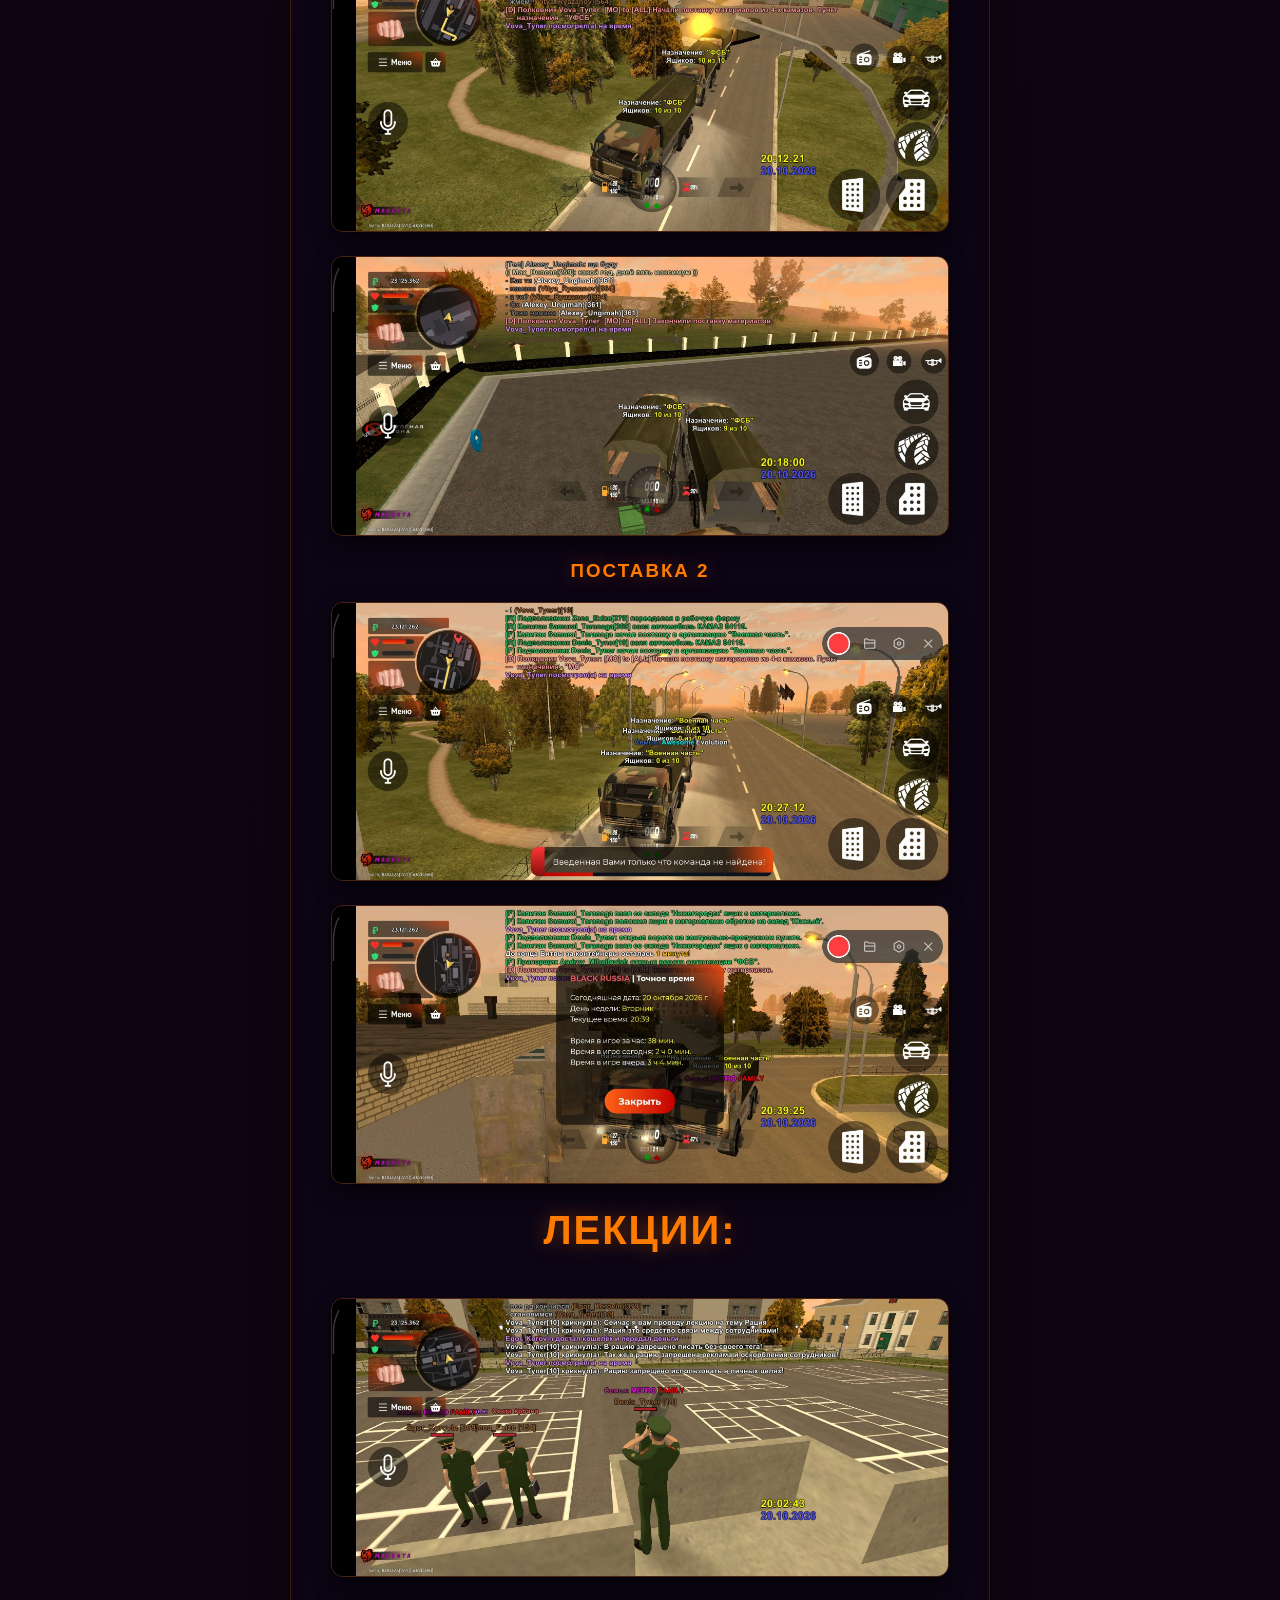
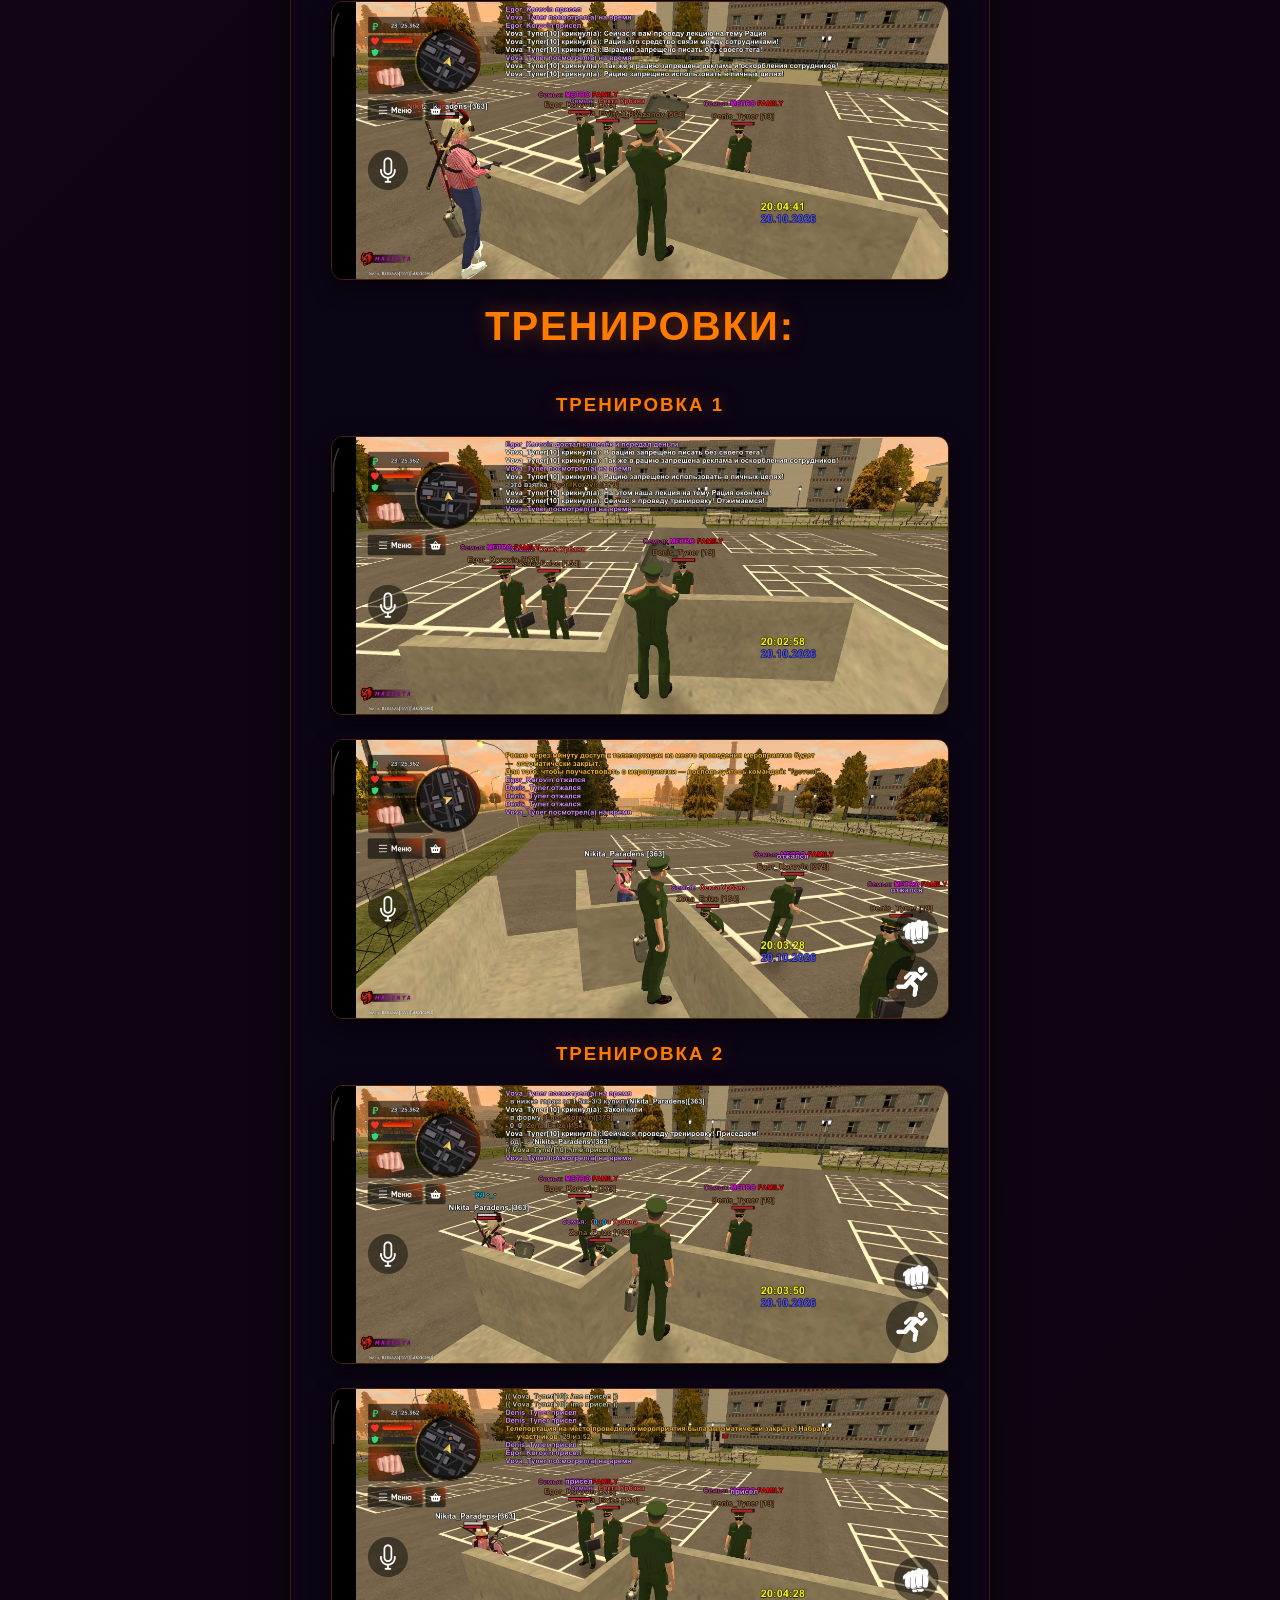
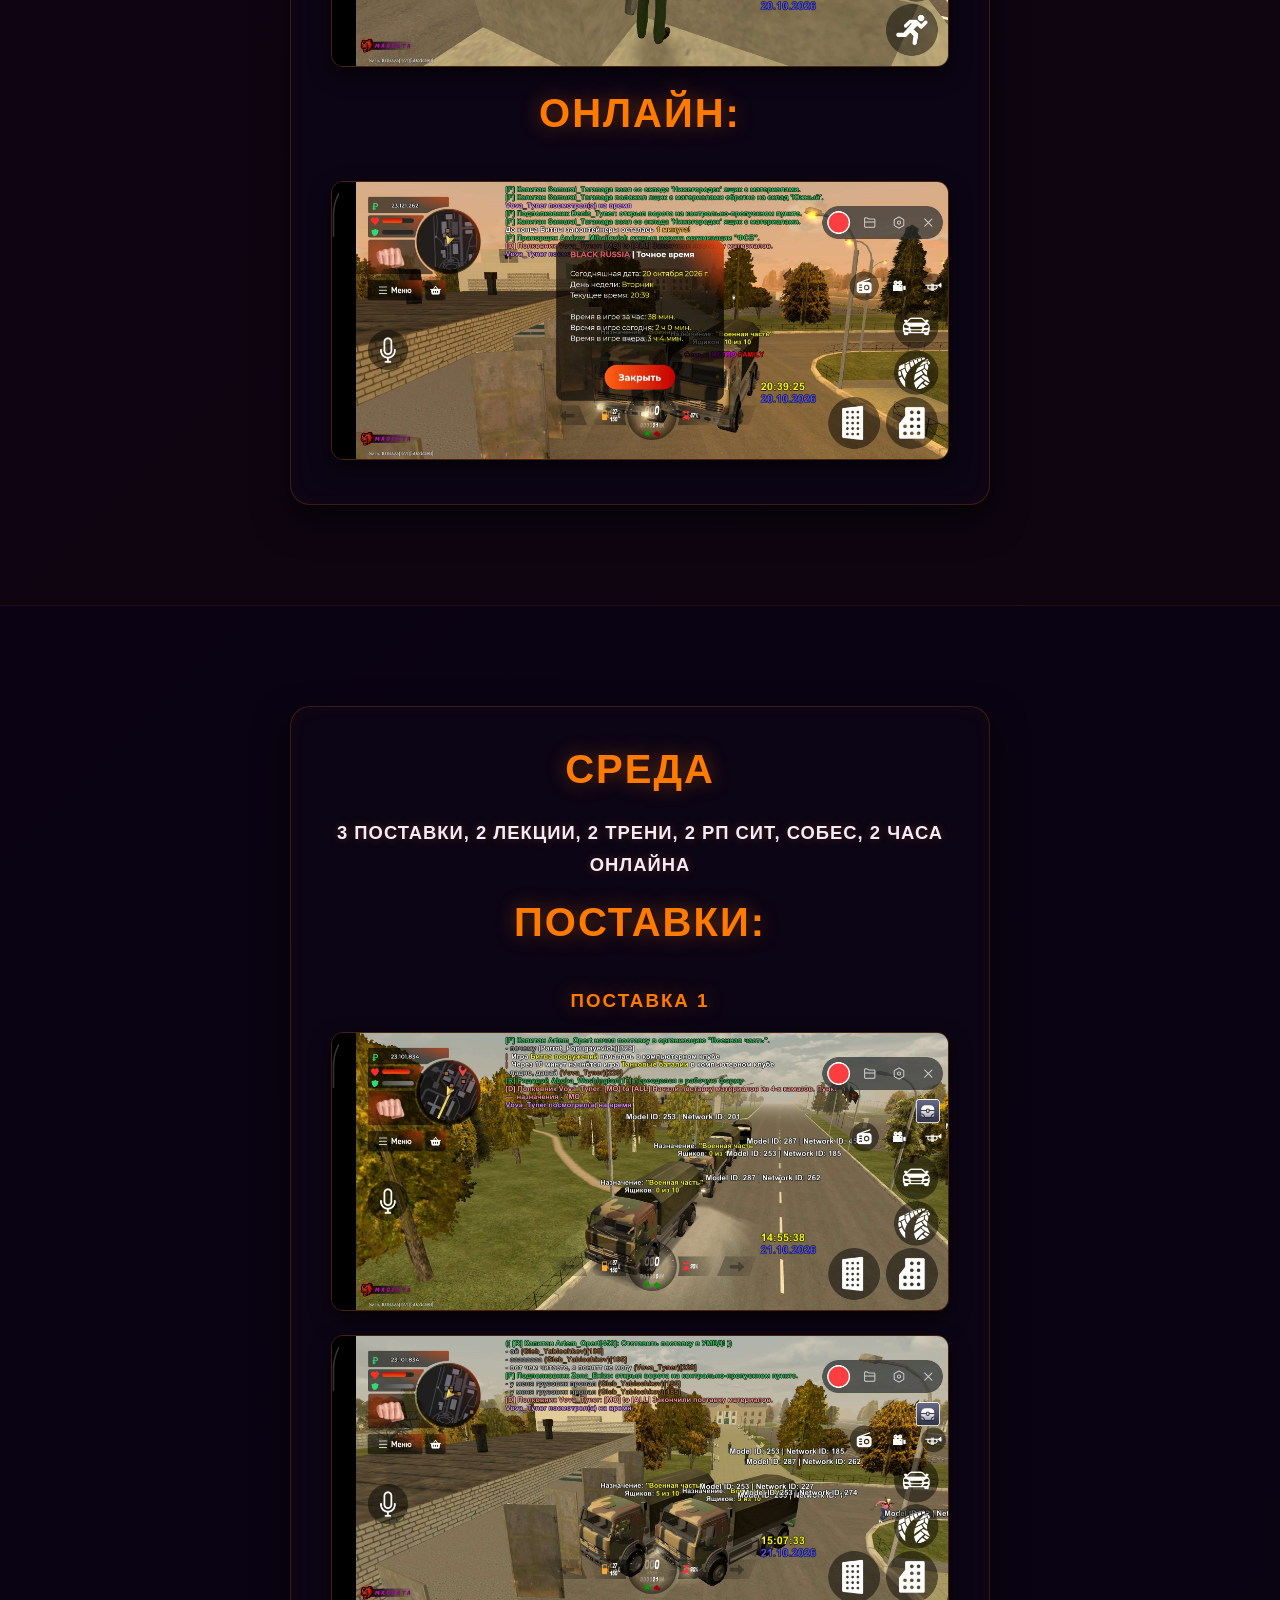
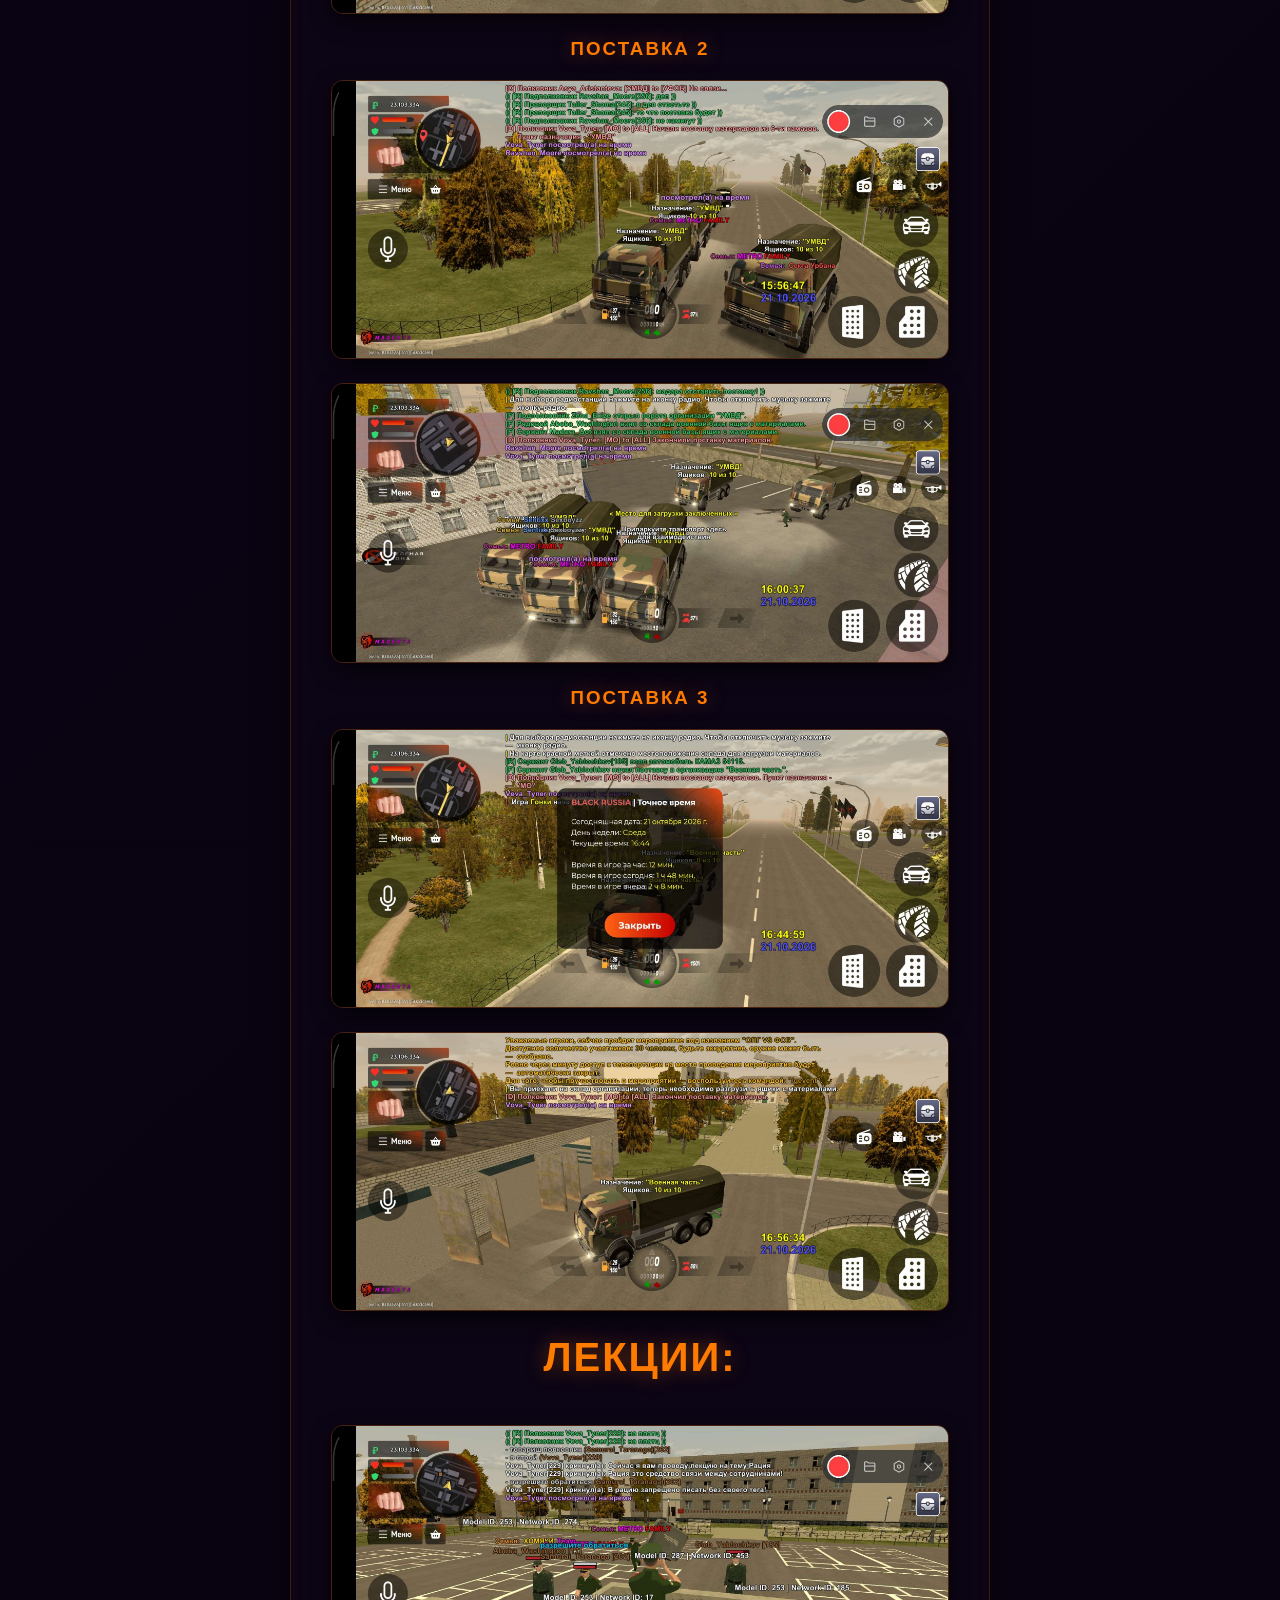
==== commit be6fd162: "25.10.26 & week" ====
--- a/index.html
+++ b/index.html
@@ -7,7 +7,6 @@
     <link rel="stylesheet" href="style.css">
 </head>
 <body>
-
     <header>
         <nav>
             <a href="#home" class="nav-home">Главная</a>
@@ -437,9 +436,52 @@
             <div class="content-box">
                 <h2>Воскресенье</h2>
                 <div class="norm-user-content">
-                        <p class="norm-label">секрет</p>
-                        <div class="image-gallery">
-                           
+                        <p class="norm-label">2 поставки, 2 спец. задания, собес, 3 часа онлайна</p>
+                        <div class="image-gallery">
+                            <h2>Поставки: </h2>
+                            <h3>Поставка 1</h3>
+                            <a href="images/sunday/postavka1_start.jpg" target="_blank">
+                                <img src="images/sunday/postavka1_start.jpg" alt="Поставка 1 начало">
+                            </a>
+                            <a href="images/sunday/postavka1_end.jpg" target="_blank">
+                                <img src="images/sunday/postavka1_end.jpg" alt="Поставка 1 конец">
+                            </a>
+                            <h3>Поставка 2</h3>
+                            <a href="images/sunday/postavka2_start.jpg" target="_blank">
+                                <img src="images/sunday/postavka2_start.jpg" alt="Поставка 2 начало">
+                            </a>
+                            <a href="images/sunday/postavka2_end.jpg" target="_blank">
+                                <img src="images/sunday/postavka2_end.jpg" alt="Поставка 2 конец">
+                            </a>
+
+                            <h2>Спец. Задания: </h2>
+                            <h3>Спец. Задание 1: </h3>
+                            <a href="images/sunday/spec1_start.jpg" target="_blank">
+                                <img src="images/sunday/spec1_start.jpg" alt="спец">
+                            </a>
+                            <a href="images/sunday/spec1_end.jpg" target="_blank">
+                                <img src="images/sunday/spec1_end.jpg" alt="спец">
+                            </a>
+                            <h3>Спец. Задание 2: </h3>
+                            <a href="images/sunday/spec2_start.jpg" target="_blank">
+                                <img src="images/sunday/spec2_start.jpg" alt="спец">
+                            </a>
+                            <a href="images/sunday/spec2_end.jpg" target="_blank">
+                                <img src="images/sunday/spec2_end.jpg" alt="спец">
+                            </a>
+
+                            <h2>собес: </h2>
+                            <a href="images/sunday/sobes.jpg" target="_blank">
+                                <img src="images/sunday/sobes.jpg" alt="Собес">
+                            </a>
+                            <a href="images/sunday/sobes_end.jpg" target="_blank">
+                                <img src="images/sunday/sobes_end.jpg" alt="Онлайн">
+                            </a>
+
+                            <h2>онлайн: </h2>
+                            <a href="images/sunday/online.jpg" target="_blank">
+                                <img src="images/sunday/online.jpg" alt="онлайн">
+                            </a>
                         </div>
                     </div>
             </div>
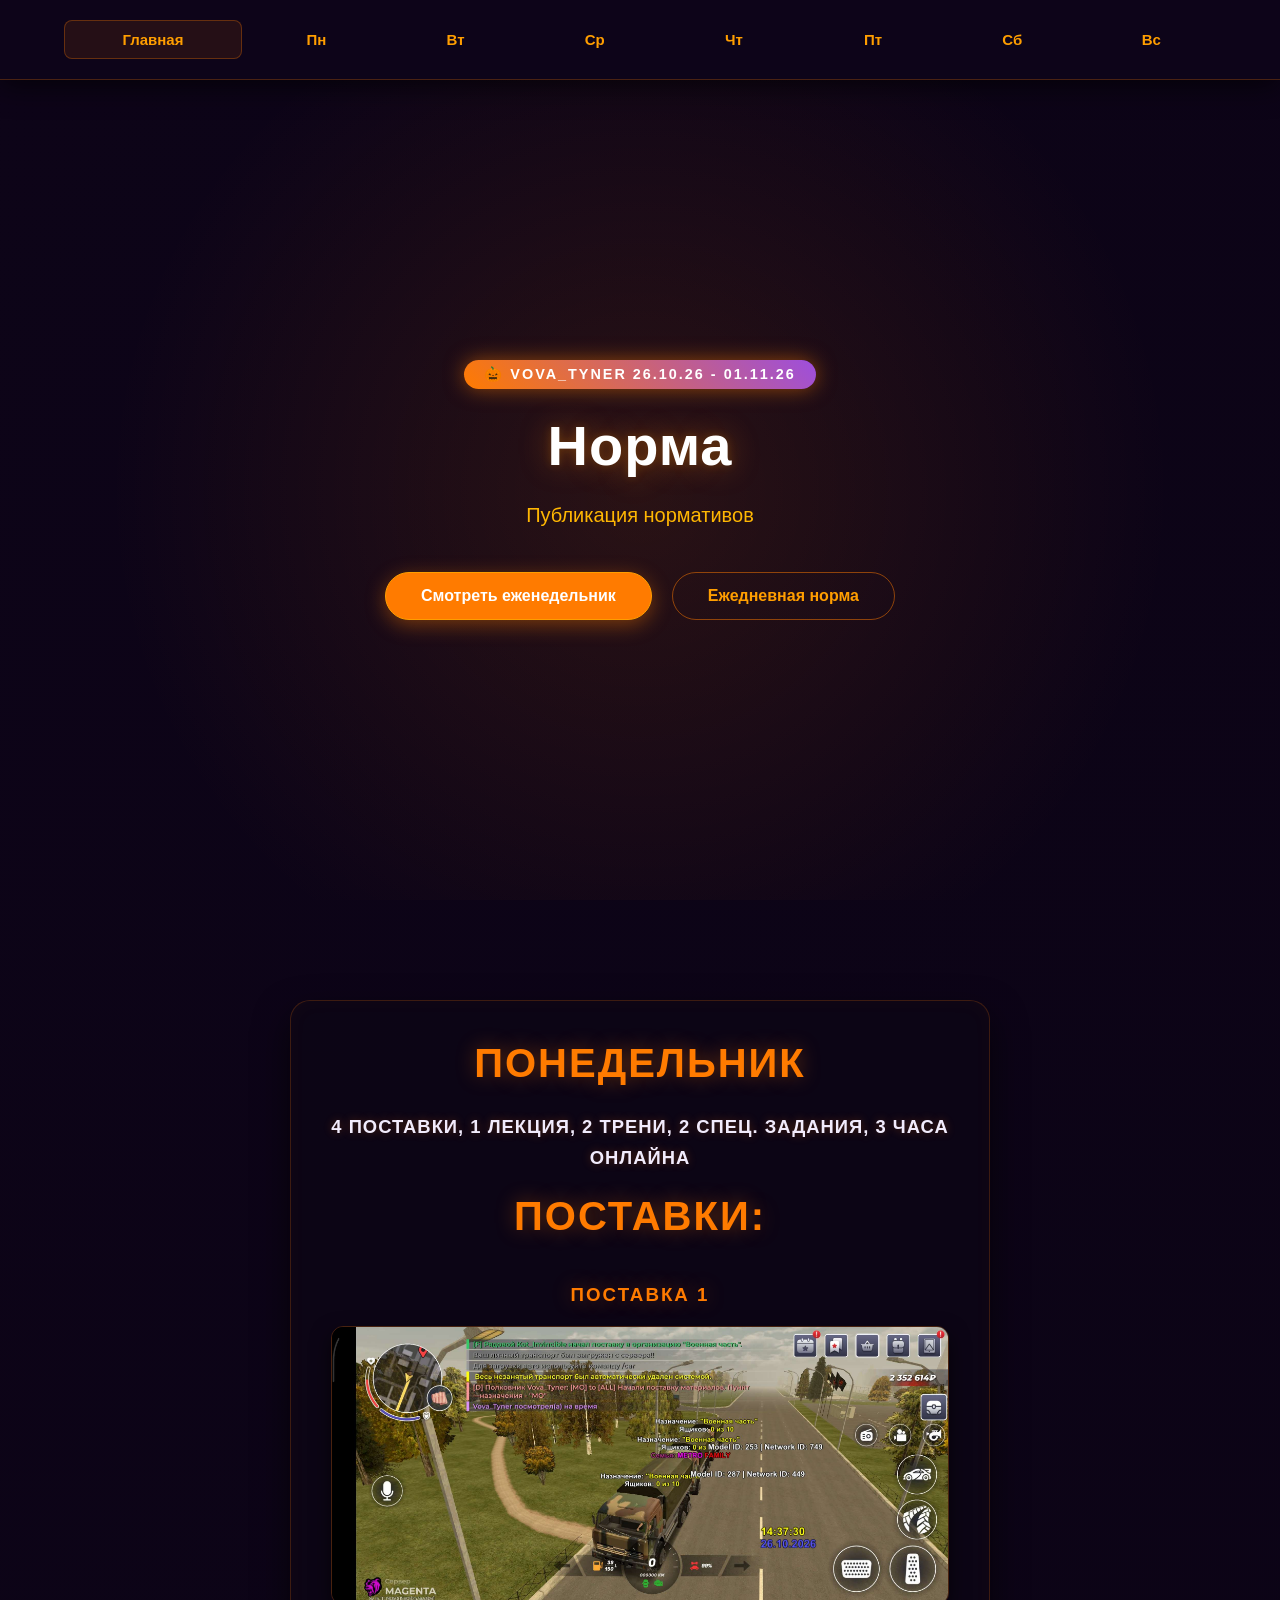
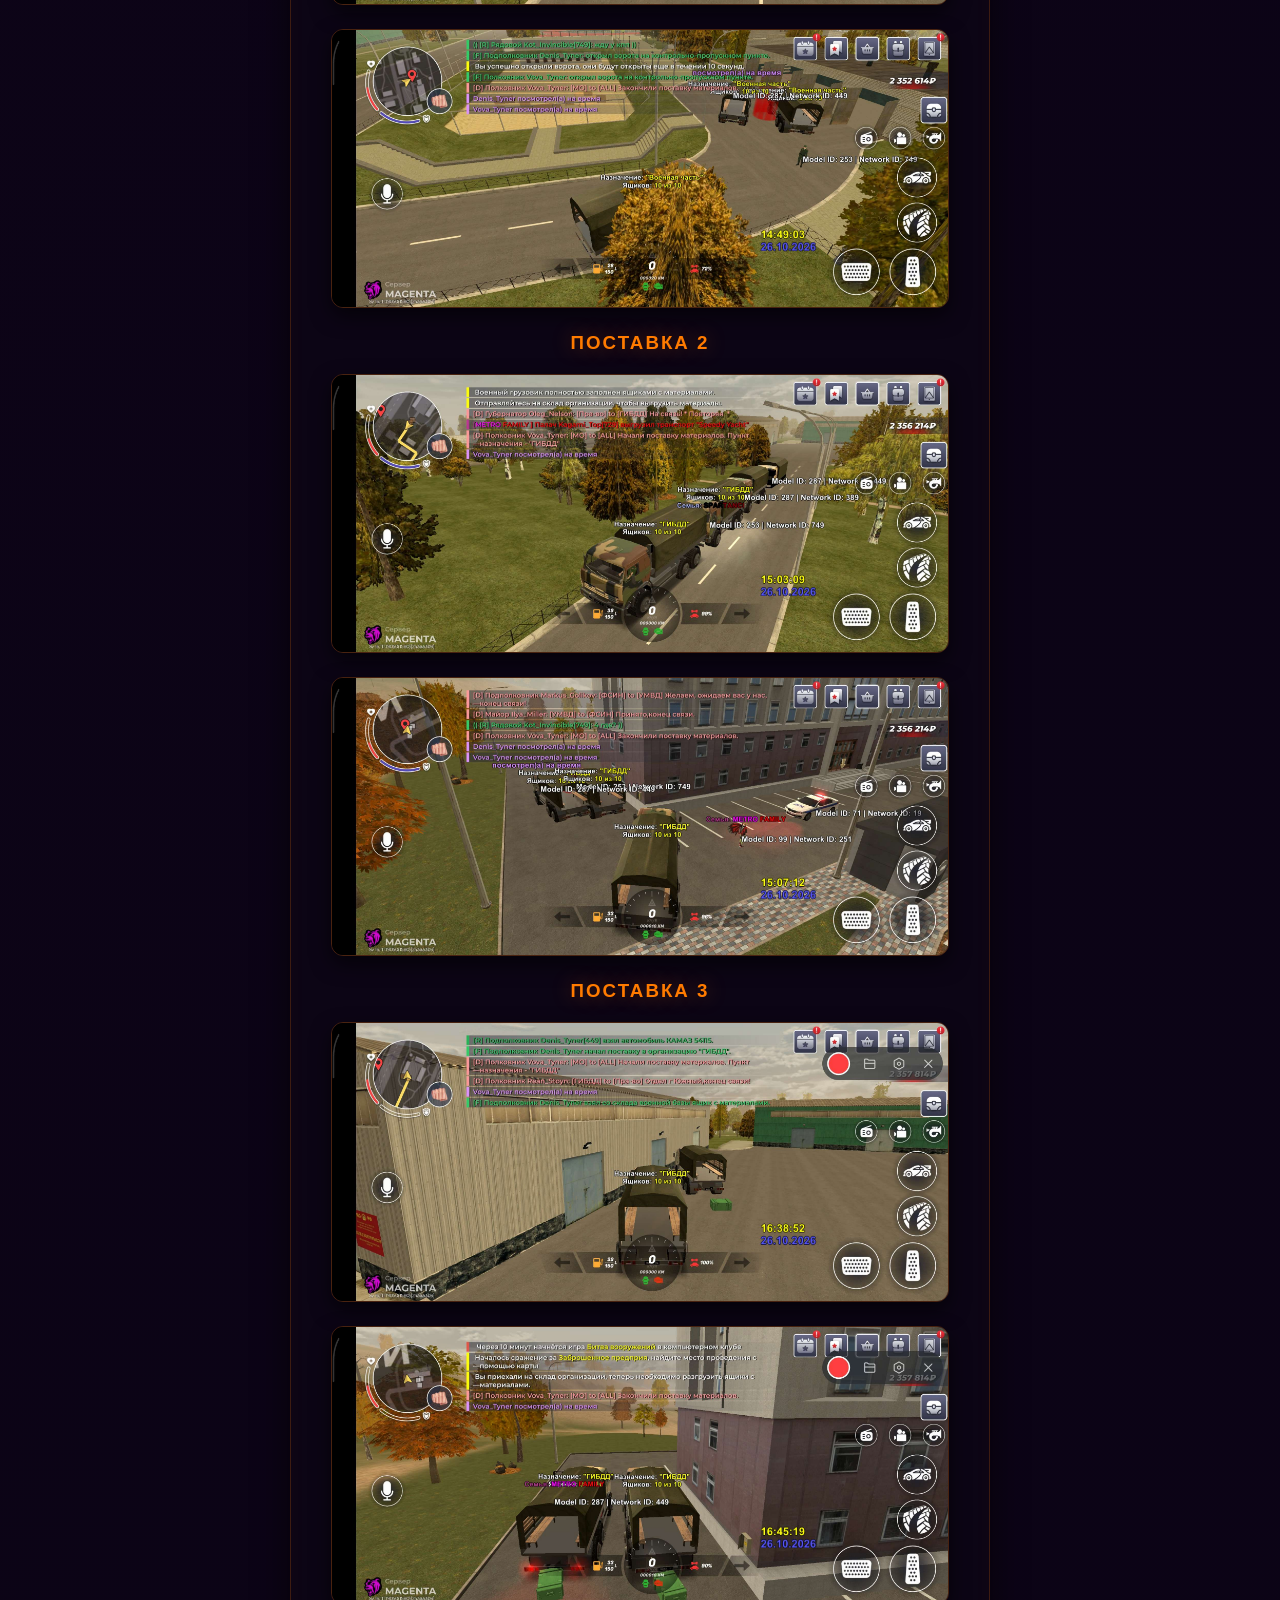
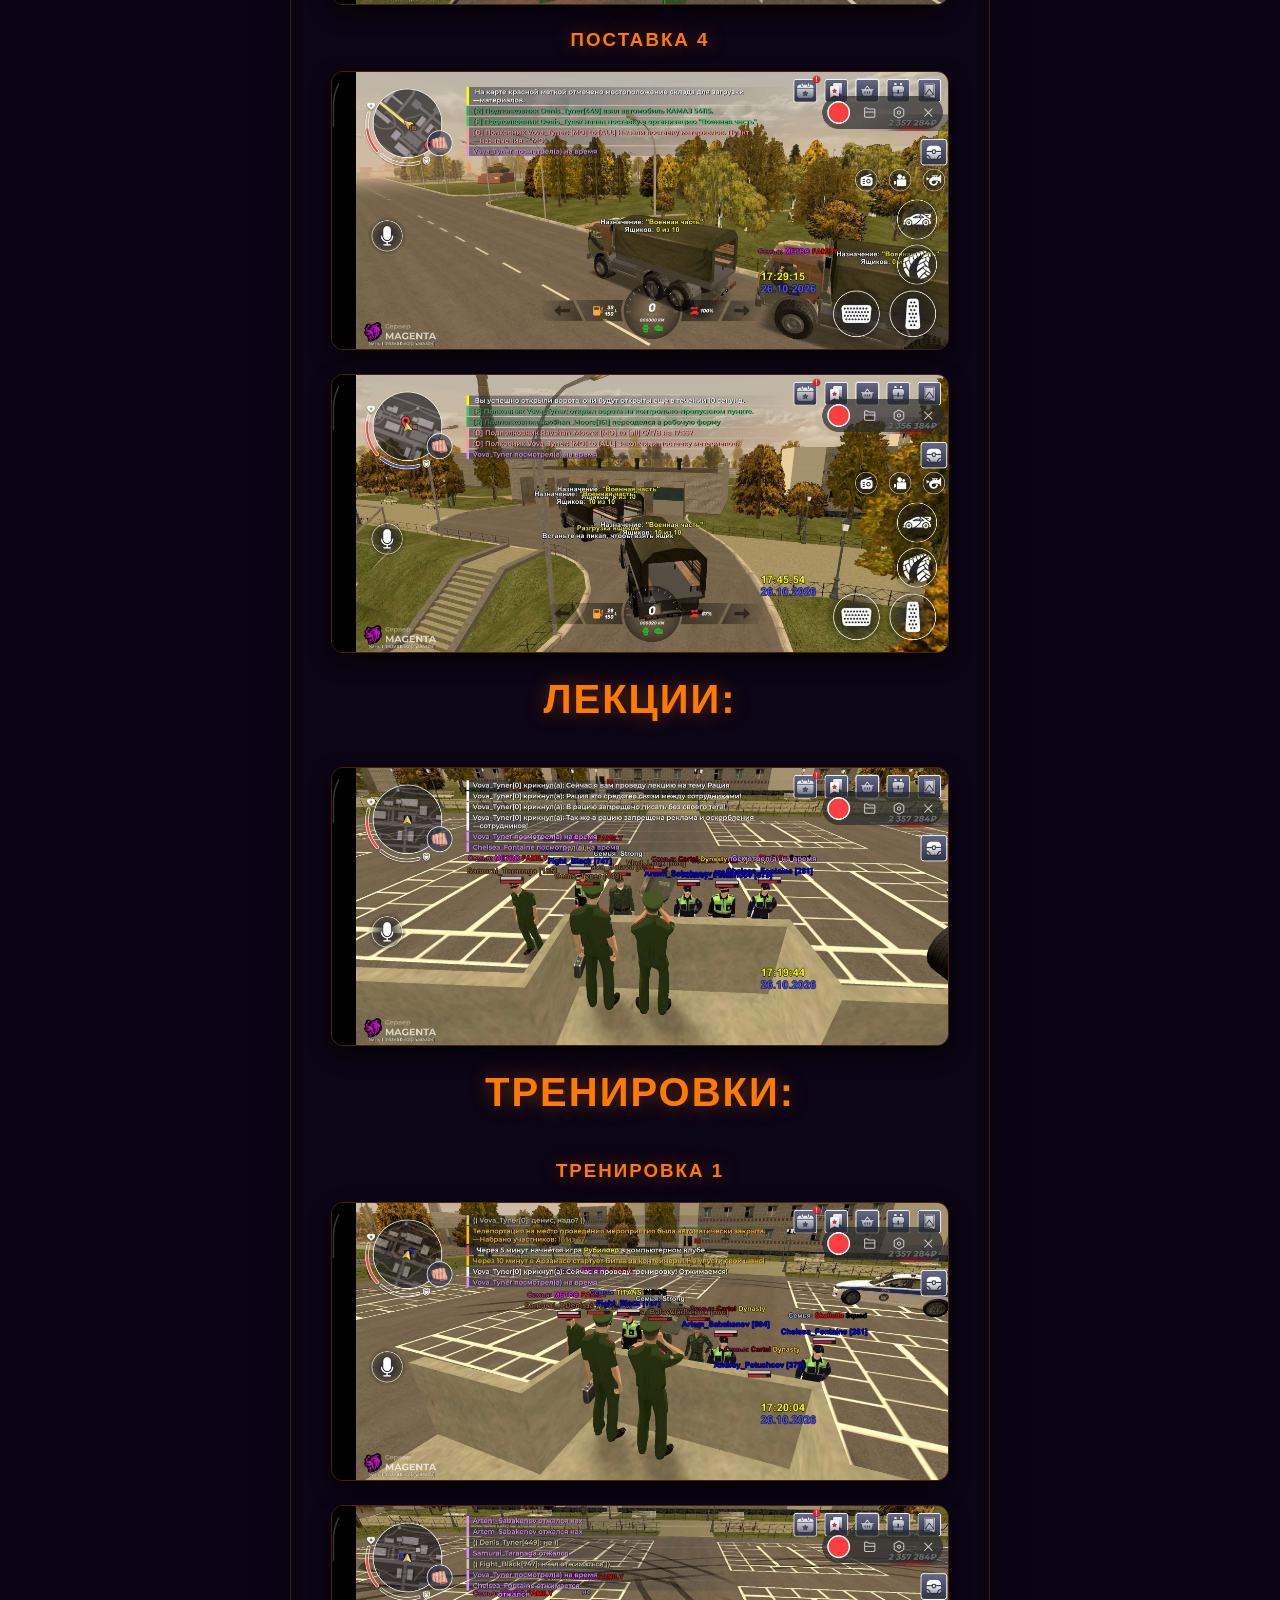
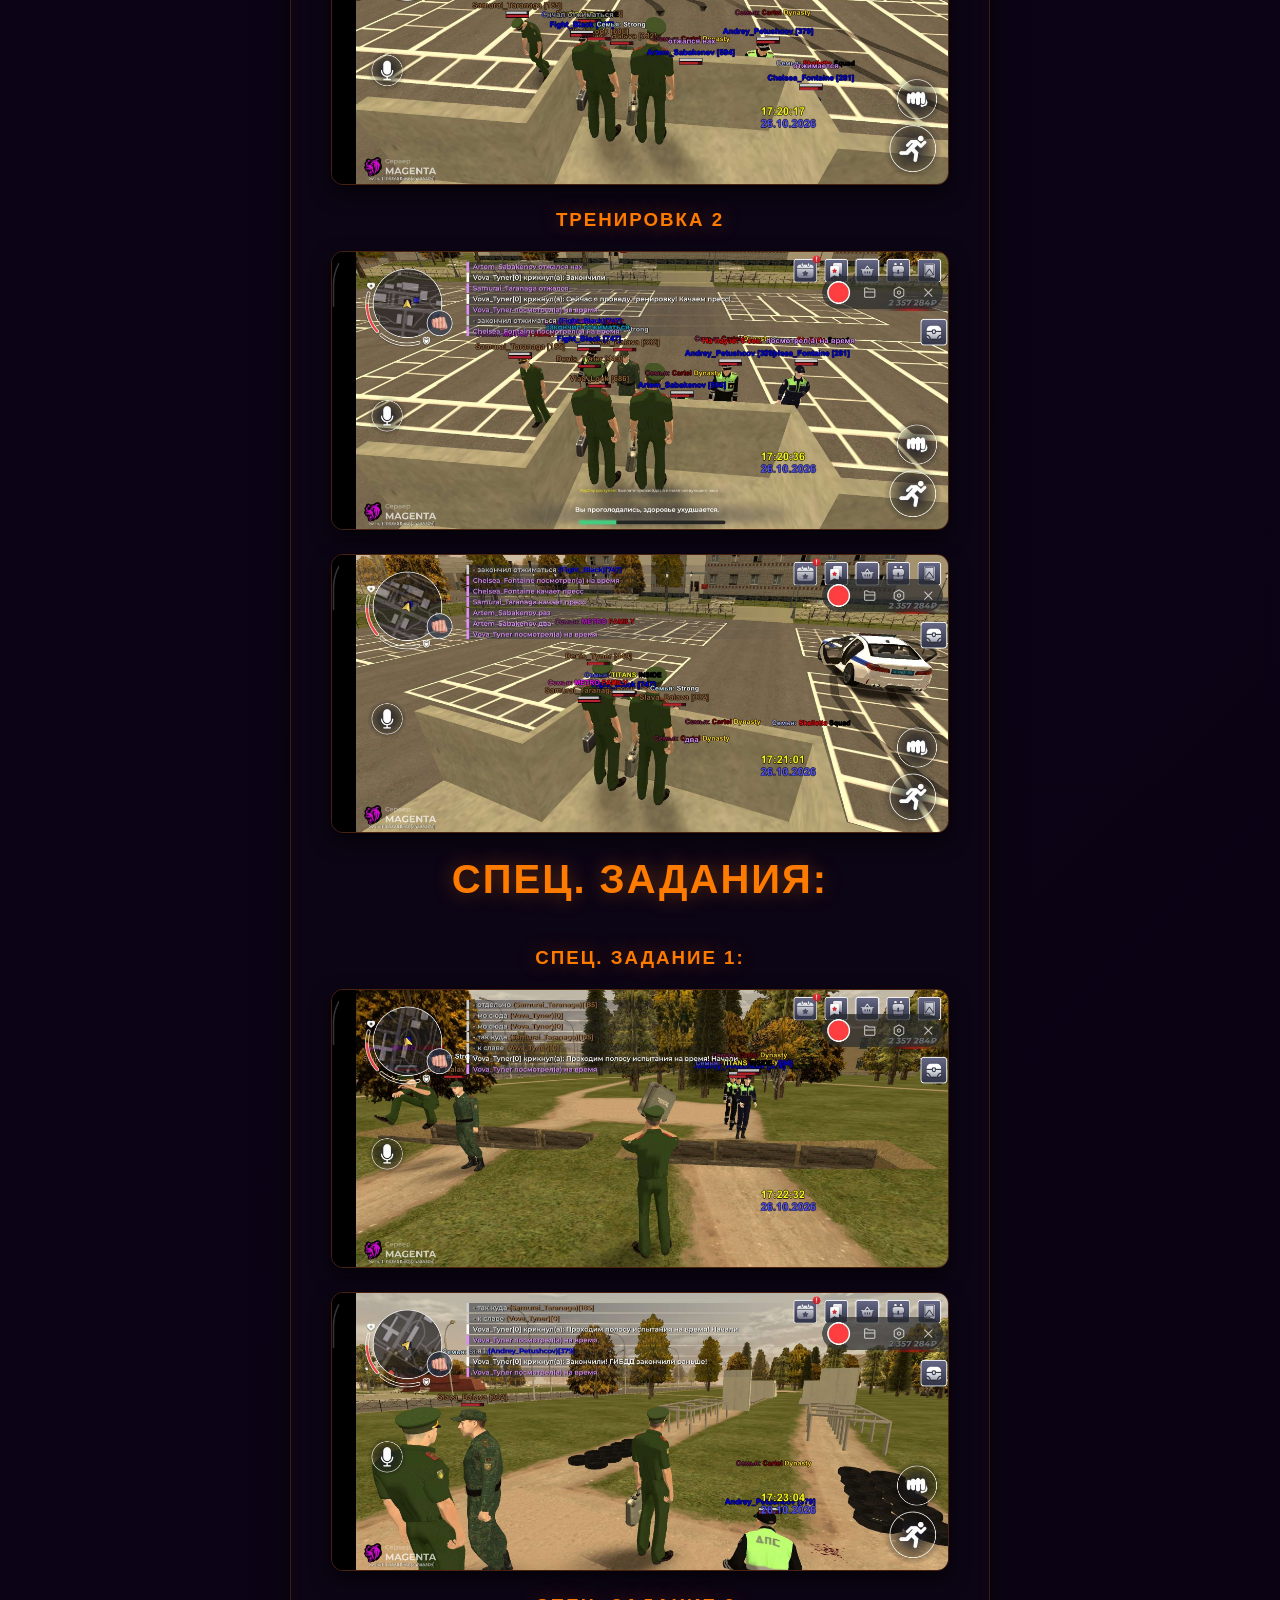
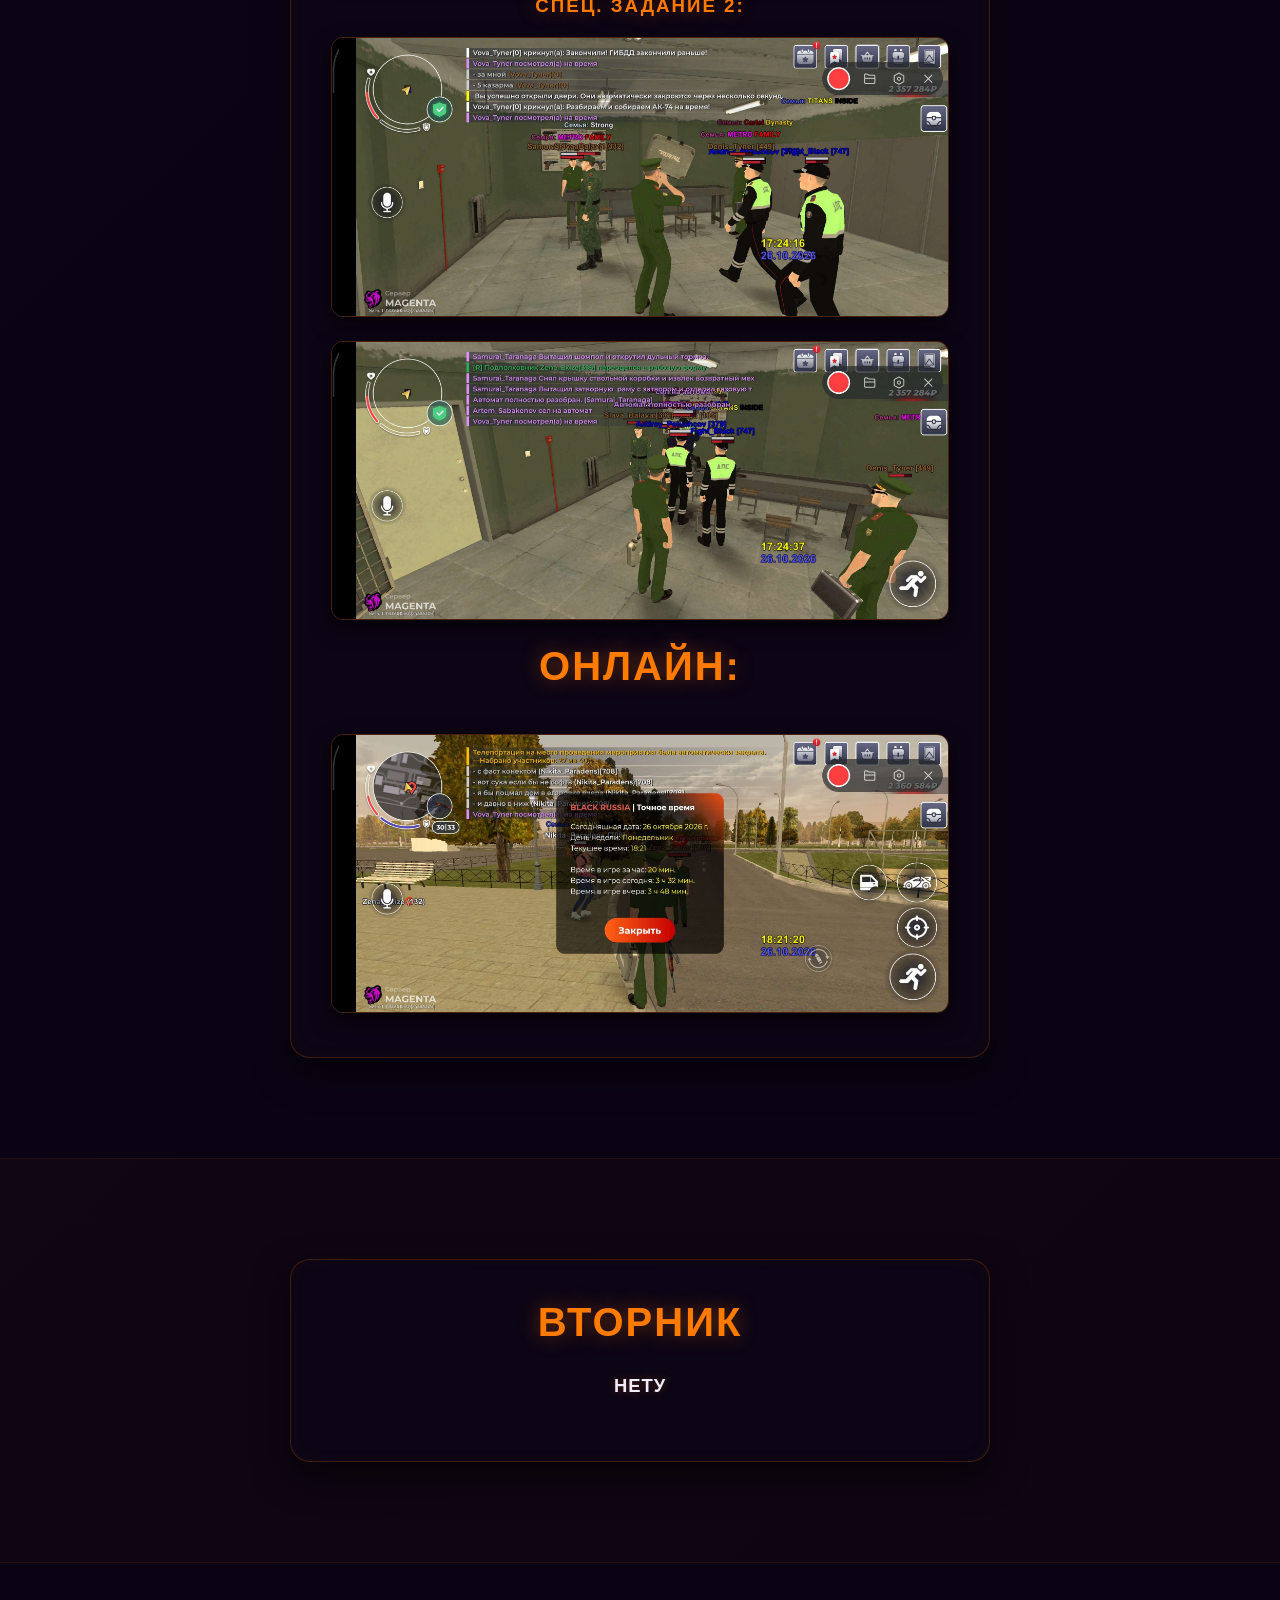
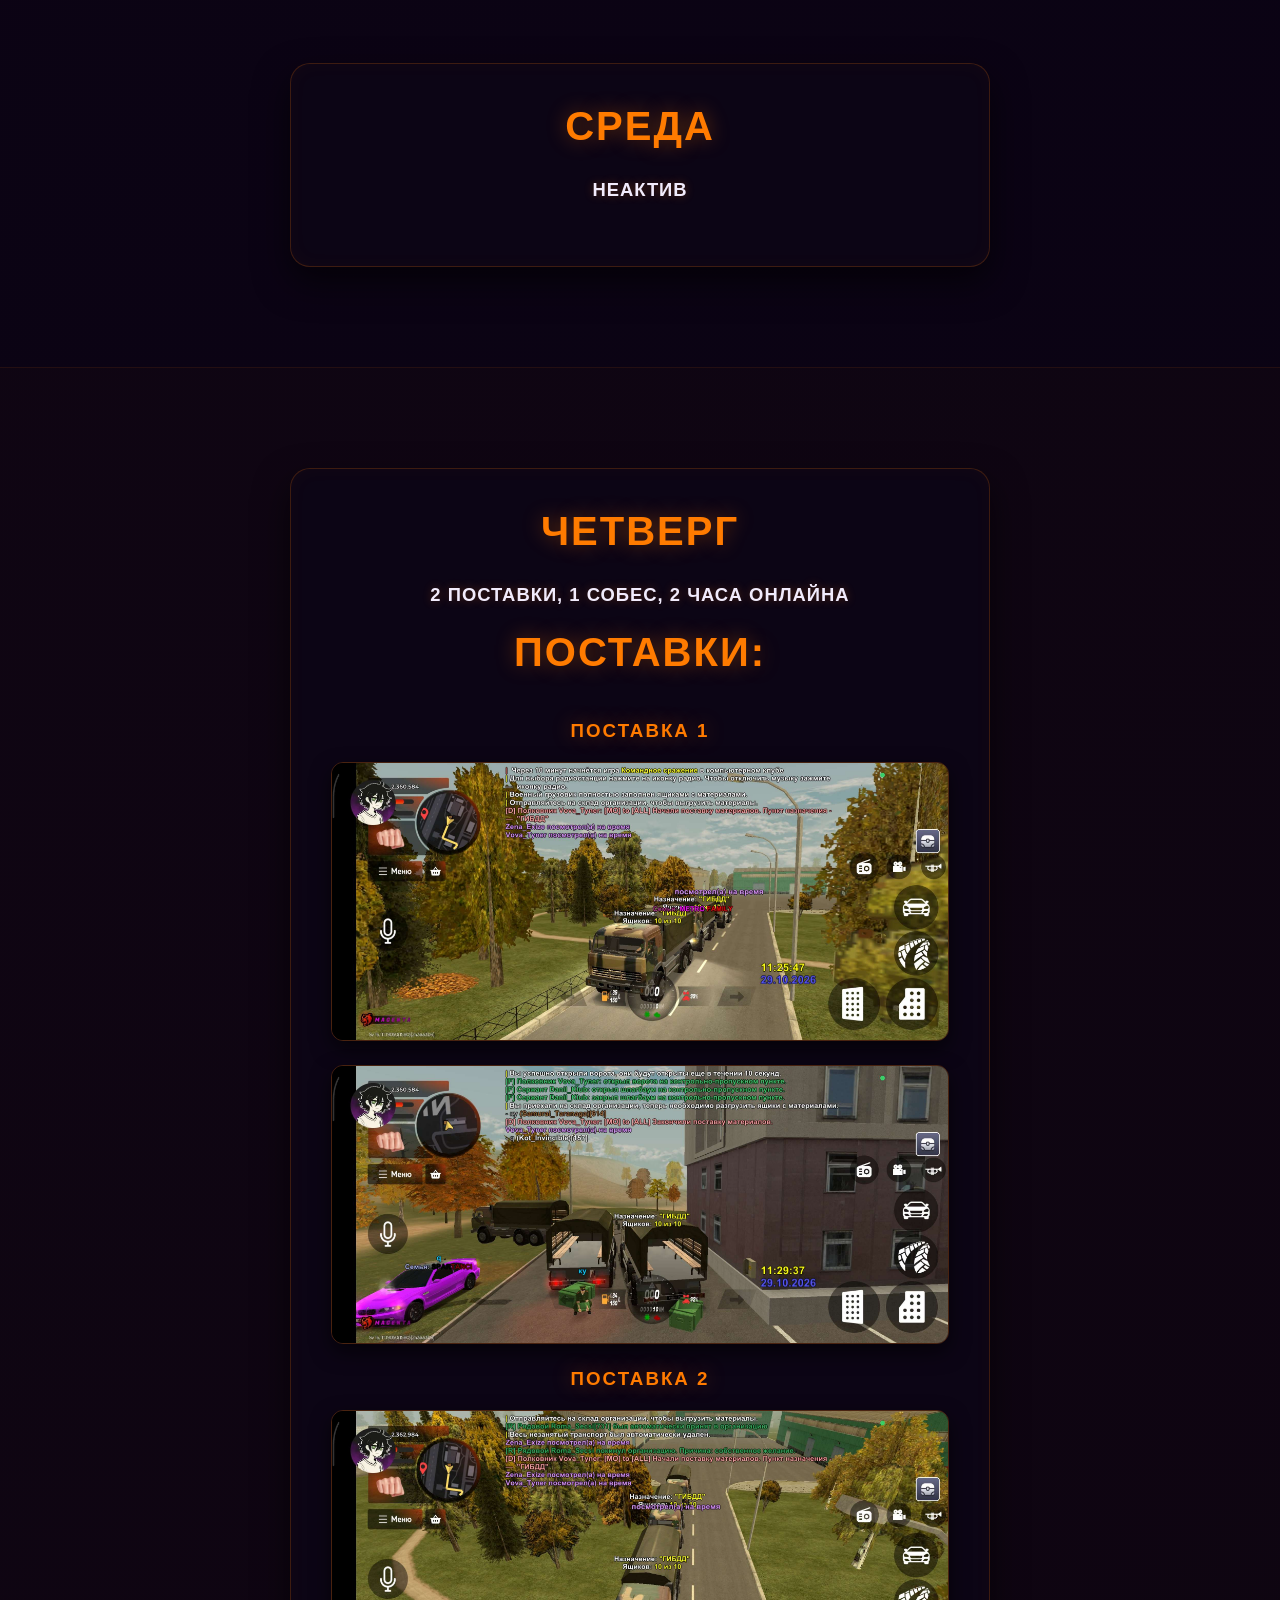
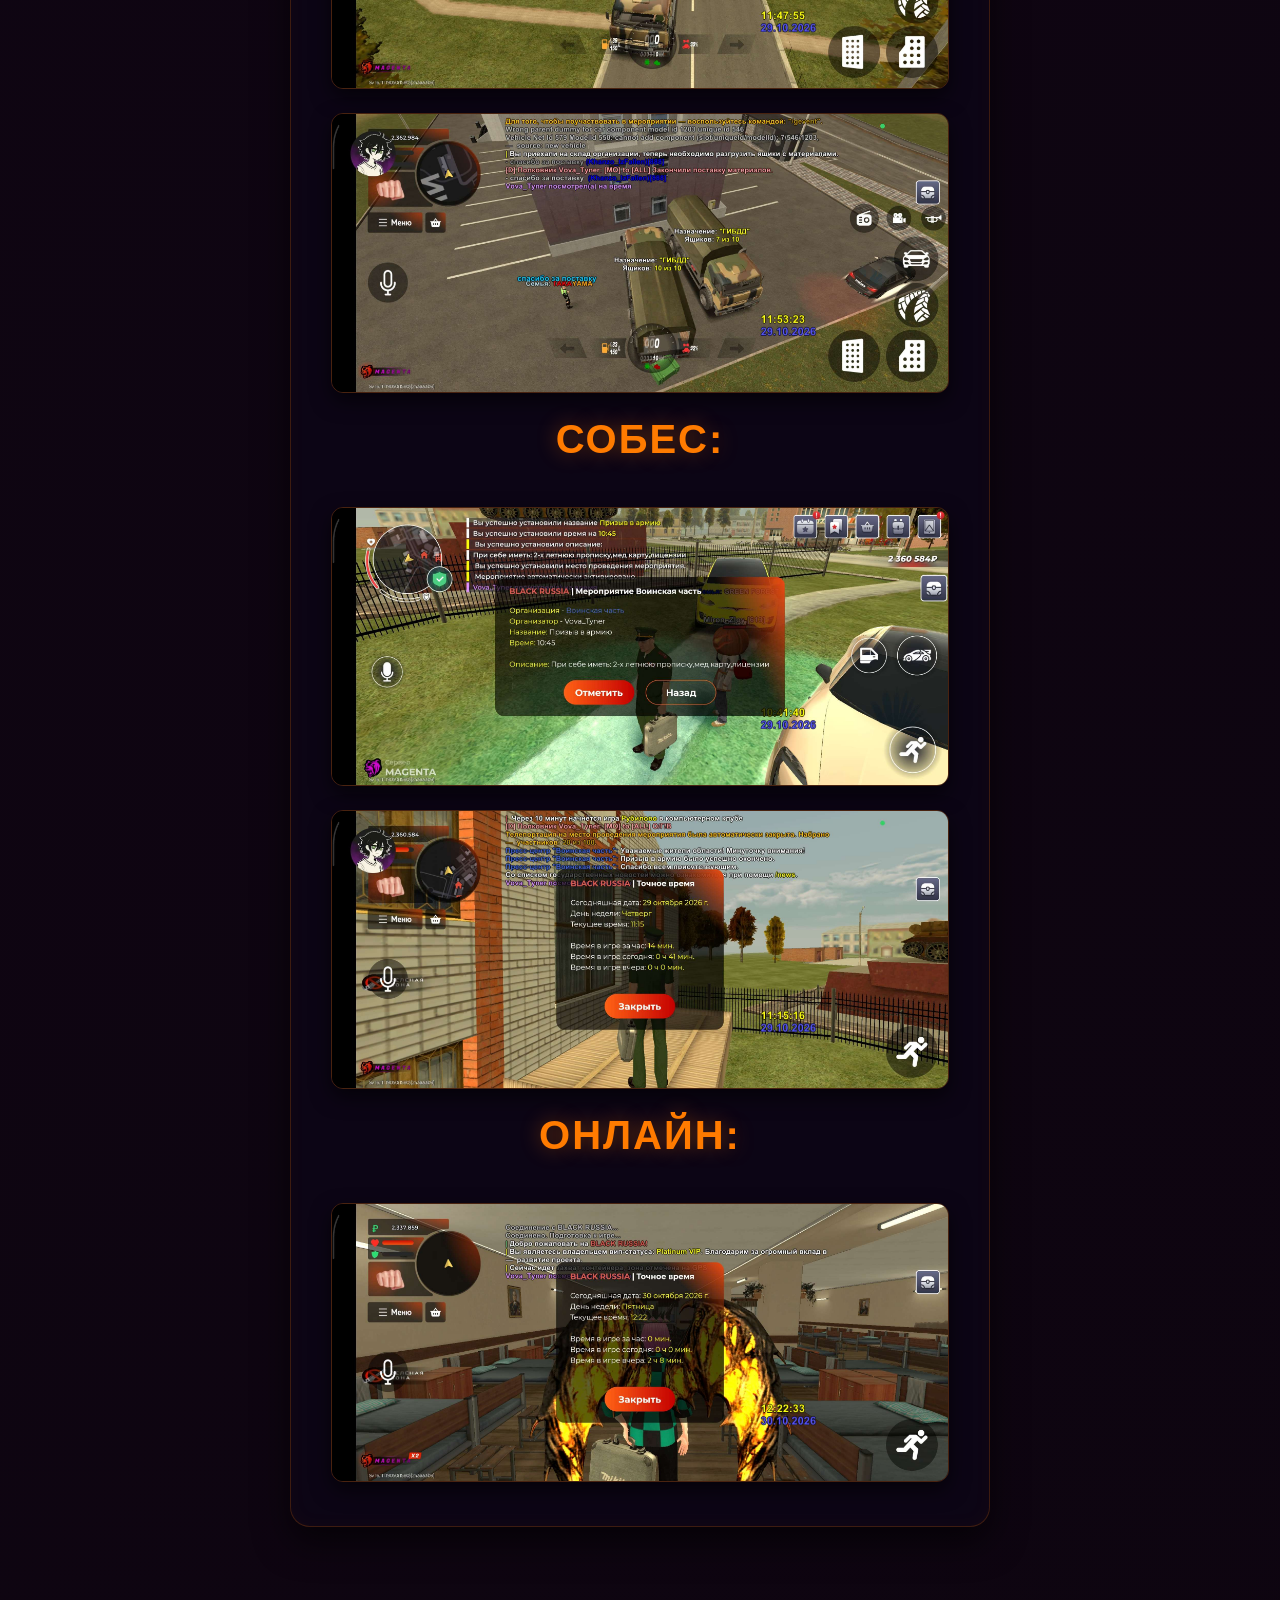
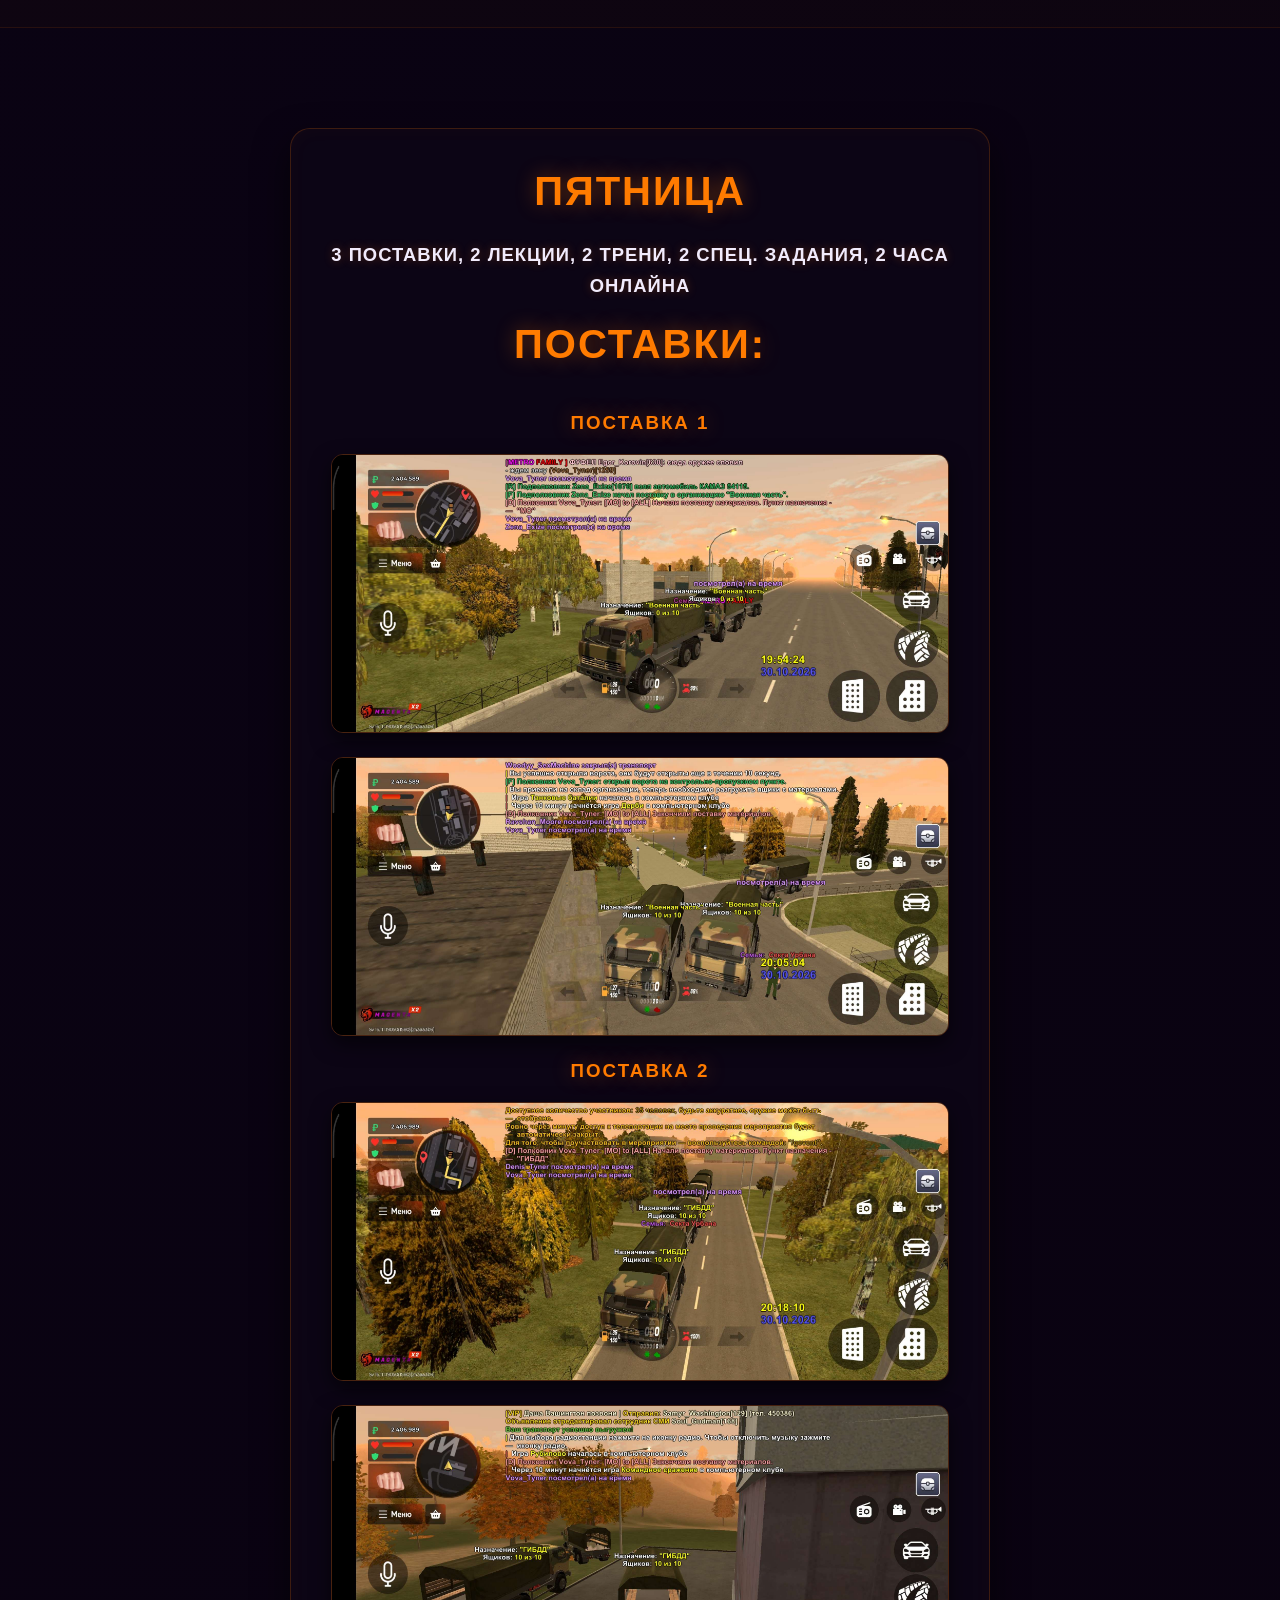
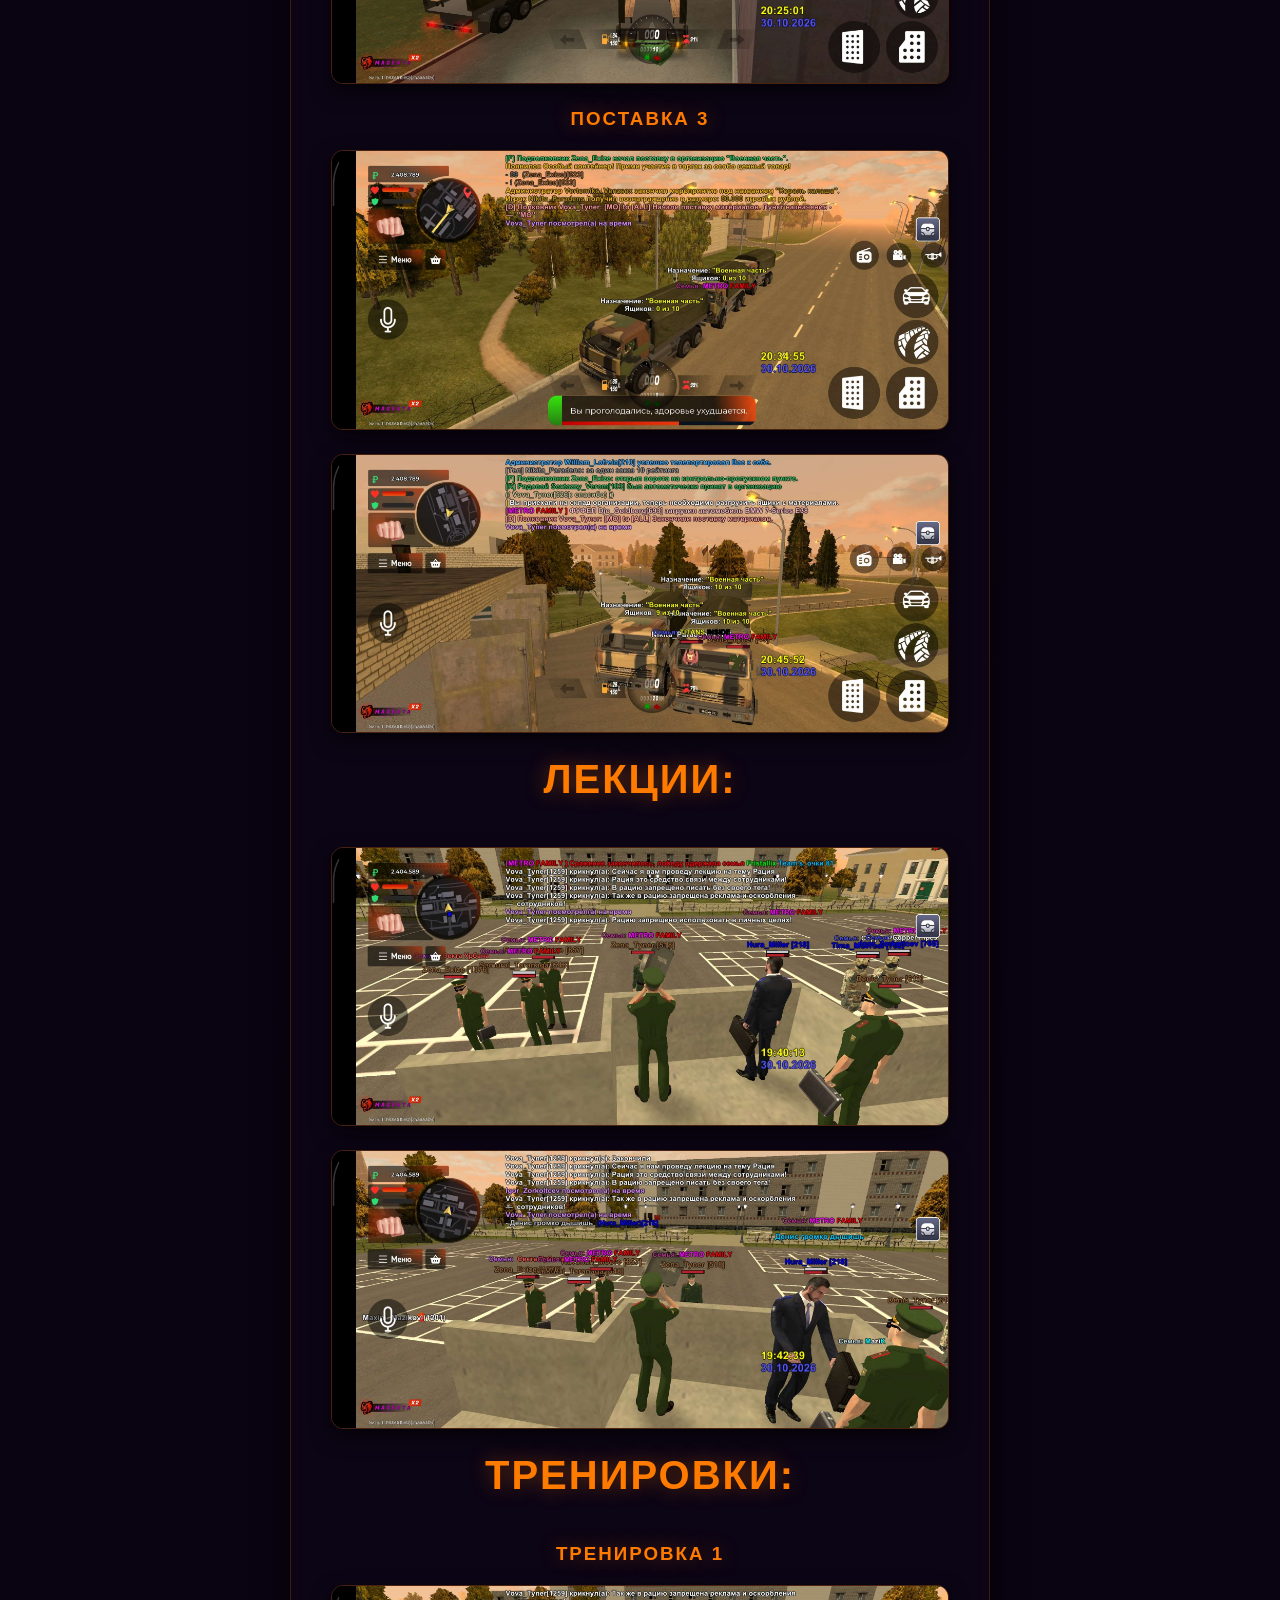
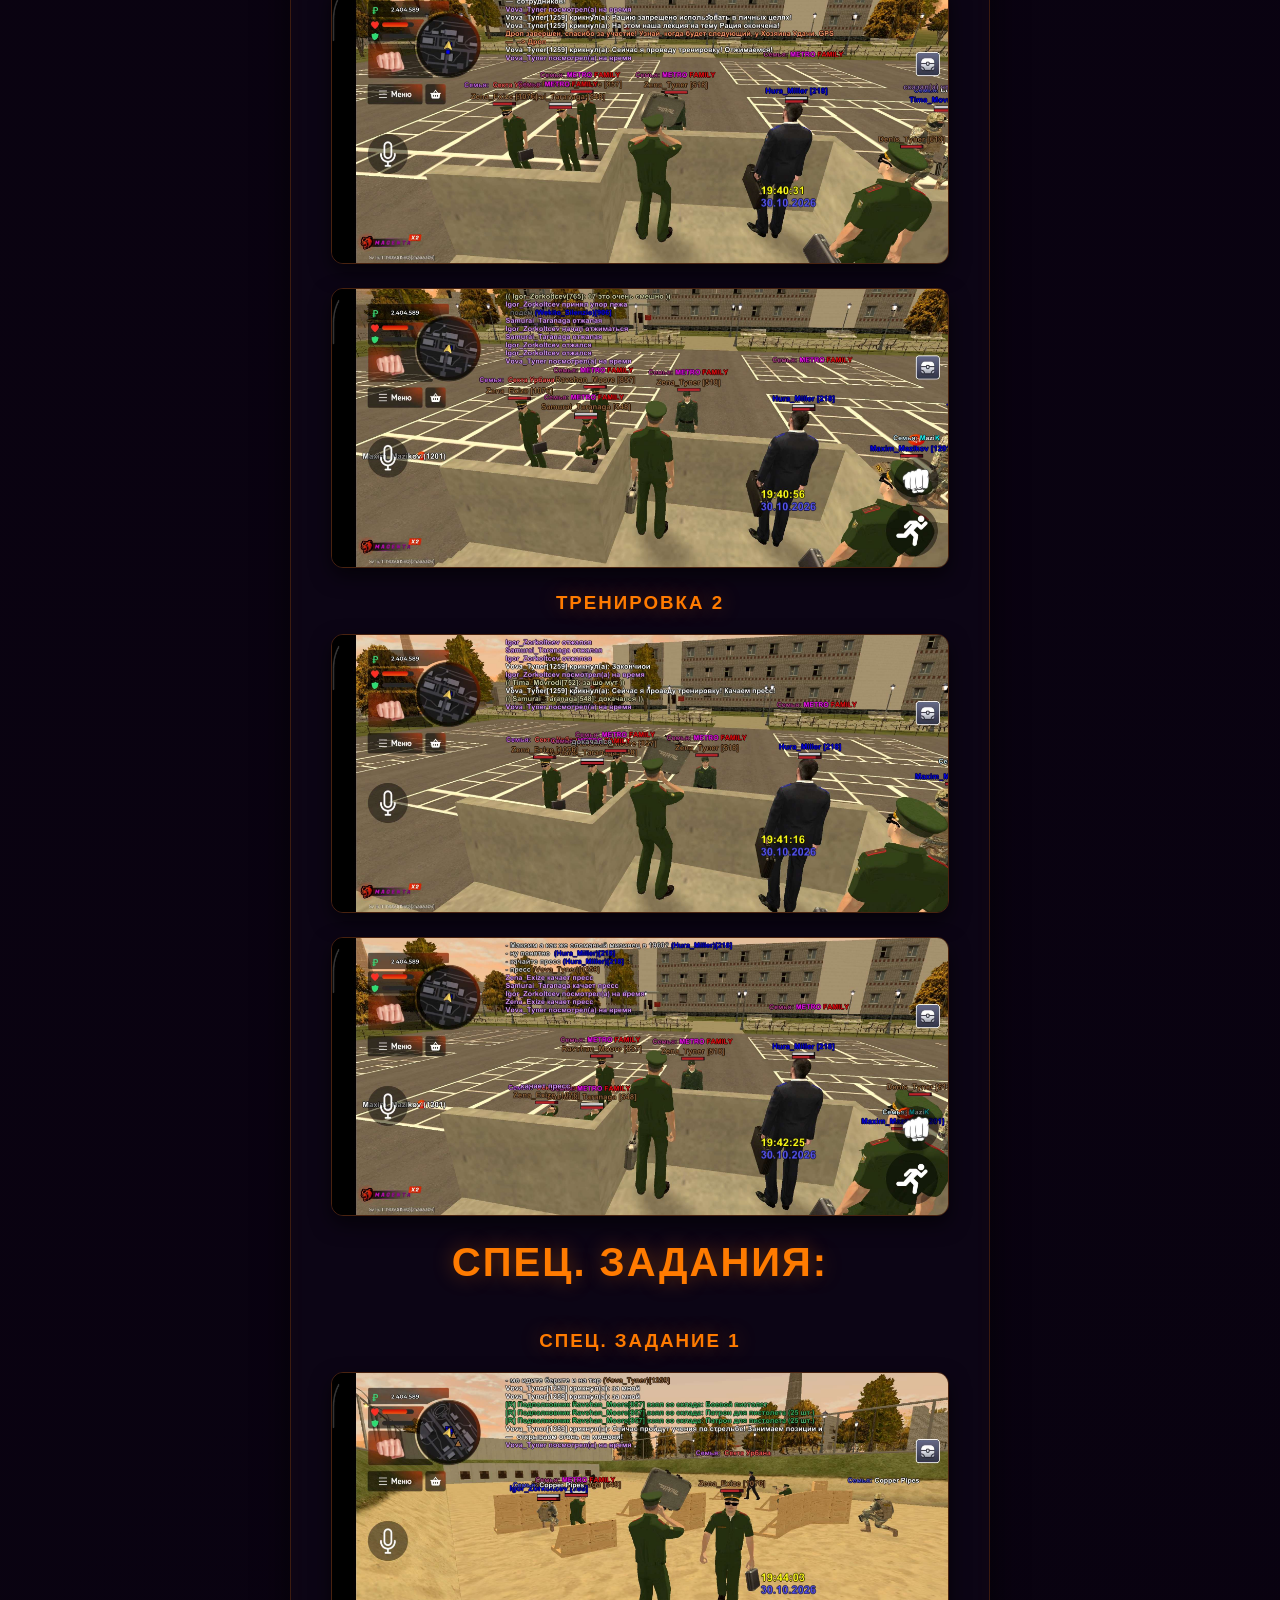
==== commit 4b4aec0b: "01.11.26 & week" ====
--- a/index.html
+++ b/index.html
@@ -24,7 +24,7 @@
         <div class="hero-content">
             <div class="logo-badge">
                 Vova_Tyner
-                19.10.26 - 25.10.26
+                26.10.26 - 01.11.26
             </div>
             <h1>Норма</h1>
             <p>Публикация нормативов</p>
@@ -40,453 +40,373 @@
         <section id="monday" class="day-section">
             <div class="content-box">
                 <h2>Понедельник</h2>
-                <p class="norm-label">6 поставок, 2 лекции, 2 трени, 2 спец. задания, 3 часа онлайна</p>
-                        <div class="image-gallery">
-                            <h2>Поставки: </h2>
-                            <h3>Поставка 1</h3>
-                            <a href="images/monday/postavka1_start.webp" target="_blank">
-                                <img src="images/monday/postavka1_start.webp" alt="Поставка 1 начало">
-                            </a>
-                            <a href="images/monday/postavka1_end.webp" target="_blank">
-                                <img src="images/monday/postavka1_end.webp" alt="Поставка 1 конец">
-                            </a>
-                            <h3>Поставка 2</h3>
-                            <a href="images/monday/postavka2_start.webp" target="_blank">
-                                <img src="images/monday/postavka2_start.webp" alt="Поставка 2 начало">
-                            </a>
-                            <a href="images/monday/postavka2_end.webp" target="_blank">
-                                <img src="images/monday/postavka2_end.webp" alt="Поставка 2 конец">
-                            </a>
-                            <h3>Поставка 3</h3>
-                            <a href="images/monday/postavka3_start.webp" target="_blank">
-                                <img src="images/monday/postavka3_start.webp" alt="Поставка 3 начало">
-                            </a>
-                            <a href="images/monday/postavka3_end.webp" target="_blank">
-                                <img src="images/monday/postavka3_end.webp" alt="Поставка 3 конец">
-                            </a>
-                            <h3>Поставка 4</h3>
-                            <a href="images/monday/postavka4_start.webp" target="_blank">
-                                <img src="images/monday/postavka4_start.webp" alt="Поставка 4 начало">
-                            </a>
-                            <a href="images/monday/postavka4_end.webp" target="_blank">
-                                <img src="images/monday/postavka4_end.webp" alt="Поставка 4 конец">
-                            </a>
-                            <h3>Поставка 5</h3>
-                            <a href="images/monday/postavka5_start.webp" target="_blank">
-                                <img src="images/monday/postavka5_start.webp" alt="Поставка 5 начало">
-                            </a>
-                            <a href="images/monday/postavka5_end.webp" target="_blank">
-                                <img src="images/monday/postavka5_end.webp" alt="Поставка 5 конец">
-                            </a>
-                            <h3>Поставка 6</h3>
-                            <a href="images/monday/postavka6_start.webp" target="_blank">
-                                <img src="images/monday/postavka6_start.webp" alt="Поставка 6 начало">
-                            </a>
-                            <a href="images/monday/postavka6_end.webp" target="_blank">
-                                <img src="images/monday/postavka6_end.webp" alt="Поставка 6 конец">
-                            </a>
-
-                            <h2>Лекции: </h2>
-                            <a href="images/monday/lekcia.webp" target="_blank">
-                                <img src="images/monday/lekcia.webp" alt="Лекция 1">
-                            </a>
-                            <a href="images/monday/lekcia2.webp" target="_blank">
-                                <img src="images/monday/lekcia2.webp" alt="Лекция 2">
-                            </a>
-
-
-                            <h2>Тренировки: </h2>
-                            <h3>Тренировка 1</h3>
-                            <a href="images/monday/trenya1_start.webp" target="_blank">
-                                <img src="images/monday/trenya1_start.webp" alt="Тренировка">
-                            </a>
-                            <a href="images/monday/trenya1_end.webp" target="_blank">
-                                <img src="images/monday/trenya1_end.webp" alt="Тренировка">
-                            </a>
-                            <h3>Тренировка 2</h3>
-                            <a href="images/monday/trenya2_start.webp" target="_blank">
-                                <img src="images/monday/trenya2_start.webp" alt="Тренировка">
-                            </a>
-                            <a href="images/monday/trenya2_end.webp" target="_blank">
-                                <img src="images/monday/trenya2_end.webp" alt="Тренировка">
-                            </a>
-
-                            <h2>Спец. Задания: </h2>
-                            <h3>Спец. Задание 1: </h3>
-                            <a href="images/monday/spec1_start.webp" target="_blank">
-                                <img src="images/monday/spec1_start.webp" alt="спец">
-                            </a>
-                            <a href="images/monday/spec1_end.webp" target="_blank">
-                                <img src="images/monday/spec1_end.webp" alt="спец">
-                            </a>
-                            <h3>Спец. Задание 2: </h3>
-                            <a href="images/monday/spec2_start.webp" target="_blank">
-                                <img src="images/monday/spec2_start.webp" alt="спец">
-                            </a>
-                            <a href="images/monday/spec2_end.webp" target="_blank">
-                                <img src="images/monday/spec2_end.webp" alt="спец">
-                            </a>
-
-                            <h2>онлайн: </h2>
-                            <a href="images/monday/online.webp" target="_blank">
-                                <img src="images/monday/online.webp" alt="онлайн">
-                            </a>
-                        </div>
+                <p class="norm-label">4 поставки, 1 лекция, 2 трени, 2 спец. задания, 3 часа онлайна</p>
+                <div class="image-gallery">
+                    <h2>Поставки: </h2>
+                    <h3>Поставка 1</h3>
+                    <a href="imagesDay/monday/postavka1_start.jpg" target="_blank">
+                        <img src="imagesDay/monday/postavka1_start.jpg" alt="Поставка 1 начало">
+                    </a>
+                    <a href="imagesDay/monday/postavka1_end.jpg" target="_blank">
+                        <img src="imagesDay/monday/postavka1_end.jpg" alt="Поставка 1 конец">
+                    </a>
+                    <h3>Поставка 2</h3>
+                    <a href="imagesDay/monday/postavka2_start.jpg" target="_blank">
+                        <img src="imagesDay/monday/postavka2_start.jpg" alt="Поставка 2 начало">
+                    </a>
+                    <a href="imagesDay/monday/postavka2_end.jpg" target="_blank">
+                        <img src="imagesDay/monday/postavka2_end.jpg" alt="Поставка 2 конец">
+                    </a>
+                    <h3>Поставка 3</h3>
+                    <a href="imagesDay/monday/postavka3_start.jpg" target="_blank">
+                        <img src="imagesDay/monday/postavka3_start.jpg" alt="Поставка 3 начало">
+                    </a>
+                    <a href="imagesDay/monday/postavka3_end.jpg" target="_blank">
+                        <img src="imagesDay/monday/postavka3_end.jpg" alt="Поставка 3 конец">
+                    </a>
+                    <h3>Поставка 4</h3>
+                    <a href="imagesDay/monday/postavka4_start.jpg" target="_blank">
+                        <img src="imagesDay/monday/postavka4_start.jpg" alt="Поставка 4 начало">
+                    </a>
+                    <a href="imagesDay/monday/postavka4_end.jpg" target="_blank">
+                        <img src="imagesDay/monday/postavka4_end.jpg" alt="Поставка 4 конец">
+                    </a>
+
+                    <h2>Лекции: </h2>
+                    <a href="imagesDay/monday/lekcia.jpg" target="_blank">
+                        <img src="imagesDay/monday/lekcia.jpg" alt="Лекция 1">
+                    </a>
+
+                    <h2>Тренировки: </h2>
+                    <h3>Тренировка 1</h3>
+                    <a href="imagesDay/monday/trenya1_start.jpg" target="_blank">
+                        <img src="imagesDay/monday/trenya1_start.jpg" alt="Тренировка">
+                    </a>
+                    <a href="imagesDay/monday/trenya1_end.jpg" target="_blank">
+                        <img src="imagesDay/monday/trenya1_end.jpg" alt="Тренировка">
+                    </a>
+                    <h3>Тренировка 2</h3>
+                    <a href="imagesDay/monday/trenya2_start.jpg" target="_blank">
+                        <img src="imagesDay/monday/trenya2_start.jpg" alt="Тренировка">
+                    </a>
+                    <a href="imagesDay/monday/trenya2_end.jpg" target="_blank">
+                        <img src="imagesDay/monday/trenya2_end.jpg" alt="Тренировка">
+                    </a>
+
+                    <h2>Спец. Задания: </h2>
+                    <h3>Спец. Задание 1: </h3>
+                    <a href="imagesDay/monday/spec1_start.jpg" target="_blank">
+                        <img src="imagesDay/monday/spec1_start.jpg" alt="спец">
+                    </a>
+                    <a href="imagesDay/monday/spec1_end.jpg" target="_blank">
+                        <img src="imagesDay/monday/spec1_end.jpg" alt="спец">
+                    </a>
+                    <h3>Спец. Задание 2: </h3>
+                    <a href="imagesDay/monday/spec2_start.jpg" target="_blank">
+                        <img src="imagesDay/monday/spec2_start.jpg" alt="спец">
+                    </a>
+                    <a href="imagesDay/monday/spec2_end.jpg" target="_blank">
+                        <img src="imagesDay/monday/spec2_end.jpg" alt="спец">
+                    </a>
+
+                    <h2>онлайн: </h2>
+                    <a href="imagesDay/monday/online.jpg" target="_blank">
+                        <img src="imagesDay/monday/online.jpg" alt="онлайн">
+                    </a>
+                </div>
             </div>
         </section>
 
         <section id="tuesday" class="day-section">
             <div class="content-box">
                 <h2>Вторник</h2>
-                <p class="norm-label">2 поставки, 2 лекции, 2 трени, 2 часа онлайна</p>
-                        <div class="image-gallery">
-                            <h2>Поставки: </h2>
-                            <h3>Поставка 1</h3>
-                            <a href="images/tuesday/postavka1_start.jpg" target="_blank">
-                                <img src="images/tuesday/postavka1_start.jpg" alt="Поставка 1 начало">
-                            </a>
-                            <a href="images/tuesday/postavka1_end.jpg" target="_blank">
-                                <img src="images/tuesday/postavka1_end.jpg" alt="Поставка 1 конец">
-                            </a>
-                            <h3>Поставка 2</h3>
-                            <a href="images/tuesday/postavka2_start.jpg" target="_blank">
-                                <img src="images/tuesday/postavka2_start.jpg" alt="Поставка 2 начало">
-                            </a>
-                            <a href="images/tuesday/postavka2_end.jpg" target="_blank">
-                                <img src="images/tuesday/postavka2_end.jpg" alt="Поставка 2 конец">
-                            </a>
-
-                            <h2>Лекции: </h2>
-                            <a href="images/tuesday/lekcia.jpg" target="_blank">
-                                <img src="images/tuesday/lekcia.jpg" alt="Лекция 1">
-                            </a>
-                            <a href="images/tuesday/lekcia2.jpg" target="_blank">
-                                <img src="images/tuesday/lekcia2.jpg" alt="Лекция 2">
-                            </a>
-
-
-                            <h2>Тренировки: </h2>
-                            <h3>Тренировка 1</h3>
-                            <a href="images/tuesday/trenya1_start.jpg" target="_blank">
-                                <img src="images/tuesday/trenya1_start.jpg" alt="Тренировка">
-                            </a>
-                            <a href="images/tuesday/trenya1_end.jpg" target="_blank">
-                                <img src="images/tuesday/trenya1_end.jpg" alt="Тренировка">
-                            </a>
-                            <h3>Тренировка 2</h3>
-                            <a href="images/tuesday/trenya2_start.jpg" target="_blank">
-                                <img src="images/tuesday/trenya2_start.jpg" alt="Тренировка">
-                            </a>
-                            <a href="images/tuesday/trenya2_end.jpg" target="_blank">
-                                <img src="images/tuesday/trenya2_end.jpg" alt="Тренировка">
-                            </a>
-
-                            <h2>онлайн: </h2>
-                            <a href="images/tuesday/postavka2_end.jpg" target="_blank">
-                                <img src="images/tuesday/postavka2_end.jpg" alt="Онлайн">
-                            </a>
-                        </div>
+                <p class="norm-label">нету</p>
+                <div class="image-gallery">
+                </div>
             </div>
         </section>
 
         <section id="wednesday" class="day-section">
             <div class="content-box">
                 <h2>Среда</h2>
-                <p class="norm-label">3 поставки, 2 лекции, 2 трени, 2 рп сит, собес, 2 часа онлайна</p>
-                        <div class="image-gallery">
-                            <h2>Поставки: </h2>
-                            <h3>Поставка 1</h3>
-                            <a href="images/wednesday/postavka1_start.jpg" target="_blank">
-                                <img src="images/wednesday/postavka1_start.jpg" alt="Поставка 1 начало">
-                            </a>
-                            <a href="images/wednesday/postavka1_end.jpg" target="_blank">
-                                <img src="images/wednesday/postavka1_end.jpg" alt="Поставка 1 конец">
-                            </a>
-                            <h3>Поставка 2</h3>
-                            <a href="images/wednesday/postavka2_start.jpg" target="_blank">
-                                <img src="images/wednesday/postavka2_start.jpg" alt="Поставка 2 начало">
-                            </a>
-                            <a href="images/wednesday/postavka2_end.jpg" target="_blank">
-                                <img src="images/wednesday/postavka2_end.jpg" alt="Поставка 2 конец">
-                            </a>
-                            <h3>Поставка 3</h3>
-                            <a href="images/wednesday/postavka3_start.jpg" target="_blank">
-                                <img src="images/wednesday/postavka3_start.jpg" alt="Поставка 2 начало">
-                            </a>
-                            <a href="images/wednesday/postavka3_end.jpg" target="_blank">
-                                <img src="images/wednesday/postavka3_end.jpg" alt="Поставка 2 конец">
-                            </a>
-
-                            <h2>Лекции: </h2>
-                            <a href="images/wednesday/lekcia.jpg" target="_blank">
-                                <img src="images/wednesday/lekcia.jpg" alt="Лекция 1">
-                            </a>
-                            <a href="images/wednesday/lekcia2.jpg" target="_blank">
-                                <img src="images/wednesday/lekcia2.jpg" alt="Лекция 2">
-                            </a>
-
-
-                            <h2>Тренировки: </h2>
-                            <h3>Тренировка 1</h3>
-                            <a href="images/wednesday/trenya1_start.jpg" target="_blank">
-                                <img src="images/wednesday/trenya1_start.jpg" alt="Тренировка">
-                            </a>
-                            <a href="images/wednesday/trenya1_end.jpg" target="_blank">
-                                <img src="images/wednesday/trenya1_end.jpg" alt="Тренировка">
-                            </a>
-                            <h3>Тренировка 2</h3>
-                            <a href="images/wednesday/trenya2_start.jpg" target="_blank">
-                                <img src="images/wednesday/trenya2_start.jpg" alt="Тренировка">
-                            </a>
-                            <a href="images/wednesday/trenya2_end.jpg" target="_blank">
-                                <img src="images/wednesday/trenya2_end.jpg" alt="Тренировка">
-                            </a>
-
-                            <h2>Спец. Задания: </h2>
-                            <h3>Спец. Задание 1: </h3>
-                            <a href="images/wednesday/spec1_start.jpg" target="_blank">
-                                <img src="images/wednesday/spec1_start.jpg" alt="спец">
-                            </a>
-                            <a href="images/wednesday/spec1_end.jpg" target="_blank">
-                                <img src="images/wednesday/spec1_end.jpg" alt="спец">
-                            </a>
-                            <h3>Спец. Задание 2: </h3>
-                            <a href="images/wednesday/spec2_start.jpg" target="_blank">
-                                <img src="images/wednesday/spec2_start.jpg" alt="спец">
-                            </a>
-                            <a href="images/wednesday/spec2_end.jpg" target="_blank">
-                                <img src="images/wednesday/spec2_end.jpg" alt="спец">
-                            </a>
-
-                            <h2>собес + онлайн: </h2>
-                            <a href="images/wednesday/sobes.jpg" target="_blank">
-                                <img src="images/wednesday/sobes.jpg" alt="Собес">
-                            </a>
-                            <a href="images/wednesday/online.jpg" target="_blank">
-                                <img src="images/wednesday/online.jpg" alt="Онлайн">
-                            </a>
-                        </div>
+                <p class="norm-label">неактив</p>
+                <div class="image-gallery">
+                </div>
             </div>
         </section>
 
         <section id="thursday" class="day-section">
             <div class="content-box">
                 <h2>Четверг</h2>
-                <p>Неактив</p>
-                <div class="image-gallery"></div>
+                <p class="norm-label">2 поставки, 1 собес, 2 часа онлайна</p>
+                <div class="image-gallery">
+                    <h2>Поставки: </h2>
+                    <h3>Поставка 1</h3>
+                    <a href="imagesDay/thursday/postavka1_start.jpg" target="_blank">
+                        <img src="imagesDay/thursday/postavka1_start.jpg" alt="Поставка 1 начало">
+                    </a>
+                    <a href="imagesDay/thursday/postavka1_end.jpg" target="_blank">
+                        <img src="imagesDay/thursday/postavka1_end.jpg" alt="Поставка 1 конец">
+                    </a>
+                    <h3>Поставка 2</h3>
+                    <a href="imagesDay/thursday/postavka2_start.jpg" target="_blank">
+                        <img src="imagesDay/thursday/postavka2_start.jpg" alt="Поставка 2 начало">
+                    </a>
+                    <a href="imagesDay/thursday/postavka2_end.jpg" target="_blank">
+                        <img src="imagesDay/thursday/postavka2_end.jpg" alt="Поставка 2 конец">
+                    </a>
+
+                    <h2>Собес: </h2>
+                    <a href="imagesDay/thursday/sobes_start.jpg" target="_blank">
+                        <img src="imagesDay/thursday/sobes_start.jpg" alt="собес">
+                    </a>
+                    <a href="imagesDay/thursday/sobes_end.jpg" target="_blank">
+                        <img src="imagesDay/thursday/sobes_end.jpg" alt="собес">
+                    </a>
+
+                    <h2>онлайн: </h2>
+                    <a href="imagesDay/thursday/online.jpg" target="_blank">
+                        <img src="imagesDay/thursday/online.jpg" alt="онлайн">
+                    </a>
+                </div>
+            </div>
         </section>
 
         <section id="friday" class="day-section">
             <div class="content-box">
                 <h2>Пятница</h2>
-                    <div class="norm-user-content">
-                        <p class="norm-label">4 поставки, 2 лекции, 2 трени, 2 спец. задания, 3 часа онлайна</p>
-                        <div class="image-gallery">
-                            <h2>Поставки: </h2>
-                            <h3>Поставка 1</h3>
-                            <a href="images/friday/postavka1_start.jpg" target="_blank">
-                                <img src="images/friday/postavka1_start.jpg" alt="Поставка 1 начало">
-                            </a>
-                            <a href="images/friday/postavka1_end.jpg" target="_blank">
-                                <img src="images/friday/postavka1_end.jpg" alt="Поставка 1 конец">
-                            </a>
-                            <h3>Поставка 2</h3>
-                            <a href="images/friday/postavka2_start.jpg" target="_blank">
-                                <img src="images/friday/postavka2_start.jpg" alt="Поставка 2 начало">
-                            </a>
-                            <a href="images/friday/postavka2_end.jpg" target="_blank">
-                                <img src="images/friday/postavka2_end.jpg" alt="Поставка 2 конец">
-                            </a>
-                            <h3>Поставка 3</h3>
-                            <a href="images/friday/postavka3_start.jpg" target="_blank">
-                                <img src="images/friday/postavka3_start.jpg" alt="Поставка 3 начало">
-                            </a>
-                            <a href="images/friday/postavka3_end.jpg" target="_blank">
-                                <img src="images/friday/postavka3_end.jpg" alt="Поставка 3 конец">
-                            </a>
-                            <h3>Поставка 4</h3>
-                            <a href="images/friday/postavka4_start.jpg" target="_blank">
-                                <img src="images/friday/postavka4_start.jpg" alt="Поставка 4 начало">
-                            </a>
-                            <a href="images/friday/postavka4_end.jpg" target="_blank">
-                                <img src="images/friday/postavka4_end.jpg" alt="Поставка 4 конец">
-                            </a>
-
-                            <h2>Лекции: </h2>
-                            <a href="images/friday/lekcia.jpg" target="_blank">
-                                <img src="images/friday/lekcia.jpg" alt="Лекция 1">
-                            </a>
-                            <a href="images/friday/lekcia2.jpg" target="_blank">
-                                <img src="images/friday/lekcia2.jpg" alt="Лекция 2">
-                            </a>
-
-                            <h2>Тренировки: </h2>
-                            <h3>Тренировка 1</h3>
-                            <a href="images/friday/trenya1_start.jpg" target="_blank">
-                                <img src="images/friday/trenya1_start.jpg" alt="Тренировка">
-                            </a>
-                            <a href="images/friday/trenya1_end.jpg" target="_blank">
-                                <img src="images/friday/trenya1_end.jpg" alt="Тренировка">
-                            </a>
-                            <h3>Тренировка 2</h3>
-                            <a href="images/friday/trenya2_start.jpg" target="_blank">
-                                <img src="images/friday/trenya2_start.jpg" alt="Тренировка">
-                            </a>
-                            <a href="images/friday/trenya2_end.jpg" target="_blank">
-                                <img src="images/friday/trenya2_end.jpg" alt="Тренировка">
-                            </a>
-                            
-                            <h2>Спец. Задания: </h2>
-                            <h3>Спец. Задание 1: </h3>
-                            <a href="images/friday/spec1_start.jpg" target="_blank">
-                                <img src="images/friday/spec1_start.jpg" alt="спец">
-                            </a>
-                            <a href="images/friday/spec1_end.jpg" target="_blank">
-                                <img src="images/friday/spec1_end.jpg" alt="спец">
-                            </a>
-                            <h3>Спец. Задание 2: </h3>
-                            <a href="images/friday/spec2_start.jpg" target="_blank">
-                                <img src="images/friday/spec2_start.jpg" alt="спец">
-                            </a>
-                            <a href="images/friday/spec2_end.jpg" target="_blank">
-                                <img src="images/friday/spec2_end.jpg" alt="спец">
-                            </a>
-
-                            <h2>онлайн: </h2>
-                            <a href="images/friday/online.jpg" target="_blank">
-                                <img src="images/friday/online.jpg" alt="Онлайн">
-                            </a>
-                        </div>
-                    </div>
+                <p class="norm-label">3 поставки, 2 лекции, 2 трени, 2 спец. задания, 2 часа онлайна</p>
+                <div class="image-gallery">
+                    <h2>Поставки: </h2>
+                    <h3>Поставка 1</h3>
+                    <a href="imagesDay/friday/postavka1_start.jpg" target="_blank">
+                        <img src="imagesDay/friday/postavka1_start.jpg" alt="Поставка 1 начало">
+                    </a>
+                    <a href="imagesDay/friday/postavka1_end.jpg" target="_blank">
+                        <img src="imagesDay/friday/postavka1_end.jpg" alt="Поставка 1 конец">
+                    </a>
+                    <h3>Поставка 2</h3>
+                    <a href="imagesDay/friday/postavka2_start.jpg" target="_blank">
+                        <img src="imagesDay/friday/postavka2_start.jpg" alt="Поставка 2 начало">
+                    </a>
+                    <a href="imagesDay/friday/postavka2_end.jpg" target="_blank">
+                        <img src="imagesDay/friday/postavka2_end.jpg" alt="Поставка 2 конец">
+                    </a>
+                    <h3>Поставка 3</h3>
+                    <a href="imagesDay/friday/postavka3_start.jpg" target="_blank">
+                        <img src="imagesDay/friday/postavka3_start.jpg" alt="Поставка 3 начало">
+                    </a>
+                    <a href="imagesDay/friday/postavka3_end.jpg" target="_blank">
+                        <img src="imagesDay/friday/postavka3_end.jpg" alt="Поставка 3 конец">
+                    </a>
+
+                    <h2>Лекции: </h2>
+                    <a href="imagesDay/friday/lekcia.jpg" target="_blank">
+                        <img src="imagesDay/friday/lekcia.jpg" alt="лекция">
+                    </a>
+                    <a href="imagesDay/friday/lekcia2.jpg" target="_blank">
+                        <img src="imagesDay/friday/lekcia2.jpg" alt="лекция">
+                    </a>
+
+                    <h2>Тренировки: </h2>
+                    <h3>Тренировка 1</h3>
+                    <a href="imagesDay/friday/trenya1_start.jpg" target="_blank">
+                        <img src="imagesDay/friday/trenya1_start.jpg" alt="треня">
+                    </a>
+                    <a href="imagesDay/friday/trenya1_end.jpg" target="_blank">
+                        <img src="imagesDay/friday/trenya1_end.jpg" alt="треня">
+                    </a>
+                    <h3>Тренировка 2</h3>
+                    <a href="imagesDay/friday/trenya2_start.jpg" target="_blank">
+                        <img src="imagesDay/friday/trenya2_start.jpg" alt="треня 2">
+                    </a>
+                    <a href="imagesDay/friday/trenya2_end.jpg" target="_blank">
+                        <img src="imagesDay/friday/trenya2_end.jpg" alt="треня 2">
+                    </a>
+
+                    <h2>Спец. задания: </h2>
+                    <h3>Спец. Задание 1</h3>
+                    <a href="imagesDay/friday/spec1_start.jpg" target="_blank">
+                        <img src="imagesDay/friday/spec1_start.jpg" alt="спец">
+                    </a>
+                    <a href="imagesDay/friday/spec1_end.jpg" target="_blank">
+                        <img src="imagesDay/friday/spec1_end.jpg" alt="спец">
+                    </a>
+                    <h3>Спец. Задание 2</h3>
+                    <a href="imagesDay/friday/spec2_start.jpg" target="_blank">
+                        <img src="imagesDay/friday/spec2_start.jpg" alt="спец 2">
+                    </a>
+                    <a href="imagesDay/friday/spec2_end.jpg" target="_blank">
+                        <img src="imagesDay/friday/spec2_end.jpg" alt="спец 2">
+                    </a>
+
+                    <h2>онлайн: </h2>
+                    <a href="imagesDay/friday/online.jpg" target="_blank">
+                        <img src="imagesDay/friday/online.jpg" alt="онлайн">
+                    </a>
+                </div>
             </div>
         </section>
 
         <section id="saturday" class="day-section">
             <div class="content-box">
                 <h2>Суббота</h2>
-                <div class="norm-user-content">
-                        <p class="norm-label">5 поставок, 2 спец. задания, собес, 4 часа онлайна</p>
-                        <div class="image-gallery">
-                            <h2>Поставки: </h2>
-                            <h3>Поставка 1</h3>
-                            <a href="images/saturday/postavka1_start.jpg" target="_blank">
-                                <img src="images/saturday/postavka1_start.jpg" alt="Поставка 1 начало">
-                            </a>
-                            <a href="images/saturday/postavka1_end.jpg" target="_blank">
-                                <img src="images/saturday/postavka1_end.jpg" alt="Поставка 1 конец">
-                            </a>
-                            <h3>Поставка 2</h3>
-                            <a href="images/saturday/postavka2_start.jpg" target="_blank">
-                                <img src="images/saturday/postavka2_start.jpg" alt="Поставка 2 начало">
-                            </a>
-                            <a href="images/saturday/postavka2_end.jpg" target="_blank">
-                                <img src="images/saturday/postavka2_end.jpg" alt="Поставка 2 конец">
-                            </a>
-                            <h3>Поставка 3</h3>
-                            <a href="images/saturday/postavka3_start.jpg" target="_blank">
-                                <img src="images/saturday/postavka3_start.jpg" alt="Поставка 3 начало">
-                            </a>
-                            <a href="images/saturday/postavka3_end.jpg" target="_blank">
-                                <img src="images/saturday/postavka3_end.jpg" alt="Поставка 3 конец">
-                            </a>
-                            <h3>Поставка 4</h3>
-                            <a href="images/saturday/postavka4_start.jpg" target="_blank">
-                                <img src="images/saturday/postavka4_start.jpg" alt="Поставка 4 начало">
-                            </a>
-                            <a href="images/saturday/postavka4_end.jpg" target="_blank">
-                                <img src="images/saturday/postavka4_end.jpg" alt="Поставка 4 конец">
-                            </a>
-                            <h3>Поставка 5</h3>
-                            <a href="images/saturday/postavka5_start.jpg" target="_blank">
-                                <img src="images/saturday/postavka5_start.jpg" alt="Поставка 5 начало">
-                            </a>
-                            <a href="images/saturday/postavka5_end.jpg" target="_blank">
-                                <img src="images/saturday/postavka5_end.jpg" alt="Поставка 5 конец">
-                            </a>
-
-                            <h2>Спец. Задания: </h2>
-                            <h3>Спец. Задание 1: </h3>
-                            <a href="images/saturday/spec1_start.jpg" target="_blank">
-                                <img src="images/saturday/spec1_start.jpg" alt="спец">
-                            </a>
-                            <a href="images/saturday/spec1_end.jpg" target="_blank">
-                                <img src="images/saturday/spec1_end.jpg" alt="спец">
-                            </a>
-                            <h3>Спец. Задание 2: </h3>
-                            <a href="images/saturday/spec2_start.jpg" target="_blank">
-                                <img src="images/saturday/spec2_start.jpg" alt="спец">
-                            </a>
-                            <a href="images/saturday/spec2_end.jpg" target="_blank">
-                                <img src="images/saturday/spec2_end.jpg" alt="спец">
-                            </a>
-
-                            <h2>собес + онлайн: </h2>
-                            <a href="images/saturday/sobes.jpg" target="_blank">
-                                <img src="images/saturday/sobes.jpg" alt="Собес">
-                            </a>
-                            <a href="images/saturday/online.jpg" target="_blank">
-                                <img src="images/saturday/online.jpg" alt="Онлайн">
-                            </a>
-                        </div>
-                    </div>
+                <p class="norm-label">2 поставки, 1 лекция, 2 трени, 2 спец. задания, собес, 2 часа онлайна</p>
+                <div class="image-gallery">
+                    <h2>Поставки: </h2>
+                    <h3>Поставка 1</h3>
+                    <a href="imagesDay/saturday/postavka1_start.jpg" target="_blank">
+                        <img src="imagesDay/saturday/postavka1_start.jpg" alt="Поставка 1 начало">
+                    </a>
+                    <a href="imagesDay/saturday/postavka1_end.jpg" target="_blank">
+                        <img src="imagesDay/saturday/postavka1_end.jpg" alt="Поставка 1 конец">
+                    </a>
+                    <h3>Поставка 2</h3>
+                    <a href="imagesDay/saturday/postavka2_start.jpg" target="_blank">
+                        <img src="imagesDay/saturday/postavka2_start.jpg" alt="Поставка 2 начало">
+                    </a>
+                    <a href="imagesDay/saturday/postavka2_end.jpg" target="_blank">
+                        <img src="imagesDay/saturday/postavka2_end.jpg" alt="Поставка 2 конец">
+                    </a>
+
+                    <h2>Лекции: </h2>
+                    <a href="imagesDay/saturday/lekcia.jpg" target="_blank">
+                        <img src="imagesDay/saturday/lekcia.jpg" alt="лекция">
+                    </a>
+
+                    <h2>Тренировки: </h2>
+                    <h3>Тренировка 1</h3>
+                    <a href="imagesDay/saturday/trenya1_start.jpg" target="_blank">
+                        <img src="imagesDay/saturday/trenya1_start.jpg" alt="треня">
+                    </a>
+                    <a href="imagesDay/saturday/trenya1_end.jpg" target="_blank">
+                        <img src="imagesDay/saturday/trenya1_end.jpg" alt="треня">
+                    </a>
+                    <h3>Тренировка 2</h3>
+                    <a href="imagesDay/saturday/trenya2_start.jpg" target="_blank">
+                        <img src="imagesDay/saturday/trenya2_start.jpg" alt="треня 2">
+                    </a>
+                    <a href="imagesDay/saturday/trenya2_end.jpg" target="_blank">
+                        <img src="imagesDay/saturday/trenya2_end.jpg" alt="треня 2">
+                    </a>
+
+                    <h2>Спец. задания: </h2>
+                    <h3>Спец. Задание 1</h3>
+                    <a href="imagesDay/saturday/spec1_start.jpg" target="_blank">
+                        <img src="imagesDay/saturday/spec1_start.jpg" alt="спец">
+                    </a>
+                    <a href="imagesDay/saturday/spec1_end.jpg" target="_blank">
+                        <img src="imagesDay/saturday/spec1_end.jpg" alt="спец">
+                    </a>
+                    <h3>Спец. Задание 2</h3>
+                    <a href="imagesDay/saturday/spec2_start.jpg" target="_blank">
+                        <img src="imagesDay/saturday/spec2_start.jpg" alt="спец 2">
+                    </a>
+                    <a href="imagesDay/saturday/spec2_end.jpg" target="_blank">
+                        <img src="imagesDay/saturday/spec2_end.jpg" alt="спец 2">
+                    </a>
+
+                    <h2>Собес: </h2>
+                    <a href="imagesDay/saturday/sobes_start.jpg" target="_blank">
+                        <img src="imagesDay/saturday/sobes_start.jpg" alt="собес">
+                    </a>
+                    <a href="imagesDay/saturday/sobes_end.jpg" target="_blank">
+                        <img src="imagesDay/saturday/sobes_end.jpg" alt="собес">
+                    </a>
+
+                    <h2>онлайн: </h2>
+                    <a href="imagesDay/saturday/online.jpg" target="_blank">
+                        <img src="imagesDay/saturday/online.jpg" alt="онлайн">
+                    </a>
+                </div>
             </div>
         </section>
 
         <section id="sunday" class="day-section">
             <div class="content-box">
                 <h2>Воскресенье</h2>
-                <div class="norm-user-content">
-                        <p class="norm-label">2 поставки, 2 спец. задания, собес, 3 часа онлайна</p>
-                        <div class="image-gallery">
-                            <h2>Поставки: </h2>
-                            <h3>Поставка 1</h3>
-                            <a href="images/sunday/postavka1_start.jpg" target="_blank">
-                                <img src="images/sunday/postavka1_start.jpg" alt="Поставка 1 начало">
-                            </a>
-                            <a href="images/sunday/postavka1_end.jpg" target="_blank">
-                                <img src="images/sunday/postavka1_end.jpg" alt="Поставка 1 конец">
-                            </a>
-                            <h3>Поставка 2</h3>
-                            <a href="images/sunday/postavka2_start.jpg" target="_blank">
-                                <img src="images/sunday/postavka2_start.jpg" alt="Поставка 2 начало">
-                            </a>
-                            <a href="images/sunday/postavka2_end.jpg" target="_blank">
-                                <img src="images/sunday/postavka2_end.jpg" alt="Поставка 2 конец">
-                            </a>
-
-                            <h2>Спец. Задания: </h2>
-                            <h3>Спец. Задание 1: </h3>
-                            <a href="images/sunday/spec1_start.jpg" target="_blank">
-                                <img src="images/sunday/spec1_start.jpg" alt="спец">
-                            </a>
-                            <a href="images/sunday/spec1_end.jpg" target="_blank">
-                                <img src="images/sunday/spec1_end.jpg" alt="спец">
-                            </a>
-                            <h3>Спец. Задание 2: </h3>
-                            <a href="images/sunday/spec2_start.jpg" target="_blank">
-                                <img src="images/sunday/spec2_start.jpg" alt="спец">
-                            </a>
-                            <a href="images/sunday/spec2_end.jpg" target="_blank">
-                                <img src="images/sunday/spec2_end.jpg" alt="спец">
-                            </a>
-
-                            <h2>собес: </h2>
-                            <a href="images/sunday/sobes.jpg" target="_blank">
-                                <img src="images/sunday/sobes.jpg" alt="Собес">
-                            </a>
-                            <a href="images/sunday/sobes_end.jpg" target="_blank">
-                                <img src="images/sunday/sobes_end.jpg" alt="Онлайн">
-                            </a>
-
-                            <h2>онлайн: </h2>
-                            <a href="images/sunday/online.jpg" target="_blank">
-                                <img src="images/sunday/online.jpg" alt="онлайн">
-                            </a>
-                        </div>
-                    </div>
+                <p class="norm-label">3 поставки, 2 лекции, 2 трени, 1 спец. задания, 2 собеса, 3 часа онлайна</p>
+                <div class="image-gallery">
+                    <h2>Поставки: </h2>
+                    <h3>Поставка 1</h3>
+                    <a href="imagesDay/sunday/postavka1_start.jpg" target="_blank">
+                        <img src="imagesDay/sunday/postavka1_start.jpg" alt="Поставка 1 начало">
+                    </a>
+                    <a href="imagesDay/sunday/postavka1_end.jpg" target="_blank">
+                        <img src="imagesDay/sunday/postavka1_end.jpg" alt="Поставка 1 конец">
+                    </a>
+                    <h3>Поставка 2</h3>
+                    <a href="imagesDay/sunday/postavka2_start.jpg" target="_blank">
+                        <img src="imagesDay/sunday/postavka2_start.jpg" alt="Поставка 2 начало">
+                    </a>
+                    <a href="imagesDay/sunday/postavka2_end.jpg" target="_blank">
+                        <img src="imagesDay/sunday/postavka2_end.jpg" alt="Поставка 2 конец">
+                    </a>
+                    <h3>Поставка 3</h3>
+                    <a href="imagesDay/sunday/postavka3_start.jpg" target="_blank">
+                        <img src="imagesDay/sunday/postavka3_start.jpg" alt="Поставка 3 начало">
+                    </a>
+                    <a href="imagesDay/sunday/postavka3_end.jpg" target="_blank">
+                        <img src="imagesDay/sunday/postavka3_end.jpg" alt="Поставка 3 конец">
+                    </a>
+
+                    <h2>Лекции: </h2>
+                    <a href="imagesDay/sunday/lekcia.jpg" target="_blank">
+                        <img src="imagesDay/sunday/lekcia.jpg" alt="Лекция 1">
+                    </a>
+                    <a href="imagesDay/sunday/lekcia2.jpg" target="_blank">
+                        <img src="imagesDay/sunday/lekcia2.jpg" alt="Лекция 2">
+                    </a>
+
+                    <h2>Тренировки: </h2>
+                    <h3>Тренировка 1</h3>
+                    <a href="imagesDay/sunday/trenya1_start.jpg" target="_blank">
+                        <img src="imagesDay/sunday/trenya1_start.jpg" alt="Тренировка">
+                    </a>
+                    <a href="imagesDay/sunday/trenya1_end.jpg" target="_blank">
+                        <img src="imagesDay/sunday/trenya1_end.jpg" alt="Тренировка">
+                    </a>
+                    <h3>Тренировка 2</h3>
+                    <a href="imagesDay/sunday/trenya2_start.jpg" target="_blank">
+                        <img src="imagesDay/sunday/trenya2_start.jpg" alt="Тренировка">
+                    </a>
+                    <a href="imagesDay/sunday/trenya2_end.jpg" target="_blank">
+                        <img src="imagesDay/sunday/trenya2_end.jpg" alt="Тренировка">
+                    </a>
+
+                    <h2>Спец. Задания: </h2>
+                    <h3>Спец. Задание 1: </h3>
+                    <a href="imagesDay/sunday/spec1_start.jpg" target="_blank">
+                        <img src="imagesDay/sunday/spec1_start.jpg" alt="спец">
+                    </a>
+                    <a href="imagesDay/sunday/spec1_end.jpg" target="_blank">
+                        <img src="imagesDay/sunday/spec1_end.jpg" alt="спец">
+                    </a>
+
+                    <h2>Собес: </h2>
+                    <h3>Собес 1: </h3>
+                    <a href="imagesDay/sunday/sobes1_start.jpg" target="_blank">
+                        <img src="imagesDay/sunday/sobes1_start.jpg" alt="Собес">
+                    </a>
+                    <a href="imagesDay/sunday/sobes1_end.jpg" target="_blank">
+                        <img src="imagesDay/sunday/sobes1_end.jpg" alt="Собес">
+                    </a>
+                    <h3>Собес 2: </h3>
+                    <a href="imagesDay/sunday/sobes2_start.jpg" target="_blank">
+                        <img src="imagesDay/sunday/sobes2_start.jpg" alt="Собес 2">
+                    </a>
+                    <a href="imagesDay/sunday/sobes2_end.jpg" target="_blank">
+                        <img src="imagesDay/sunday/sobes2_end.jpg" alt="Собес 2">
+                    </a>
+
+                    <h2>онлайн: </h2>
+                    <a href="imagesDay/sunday/online.jpg" target="_blank">
+                        <img src="imagesDay/sunday/online.jpg" alt="Онлайн">
+                    </a>
+                </div>
             </div>
         </section>
     </main>
 
 </body>
-</html>
+</html>
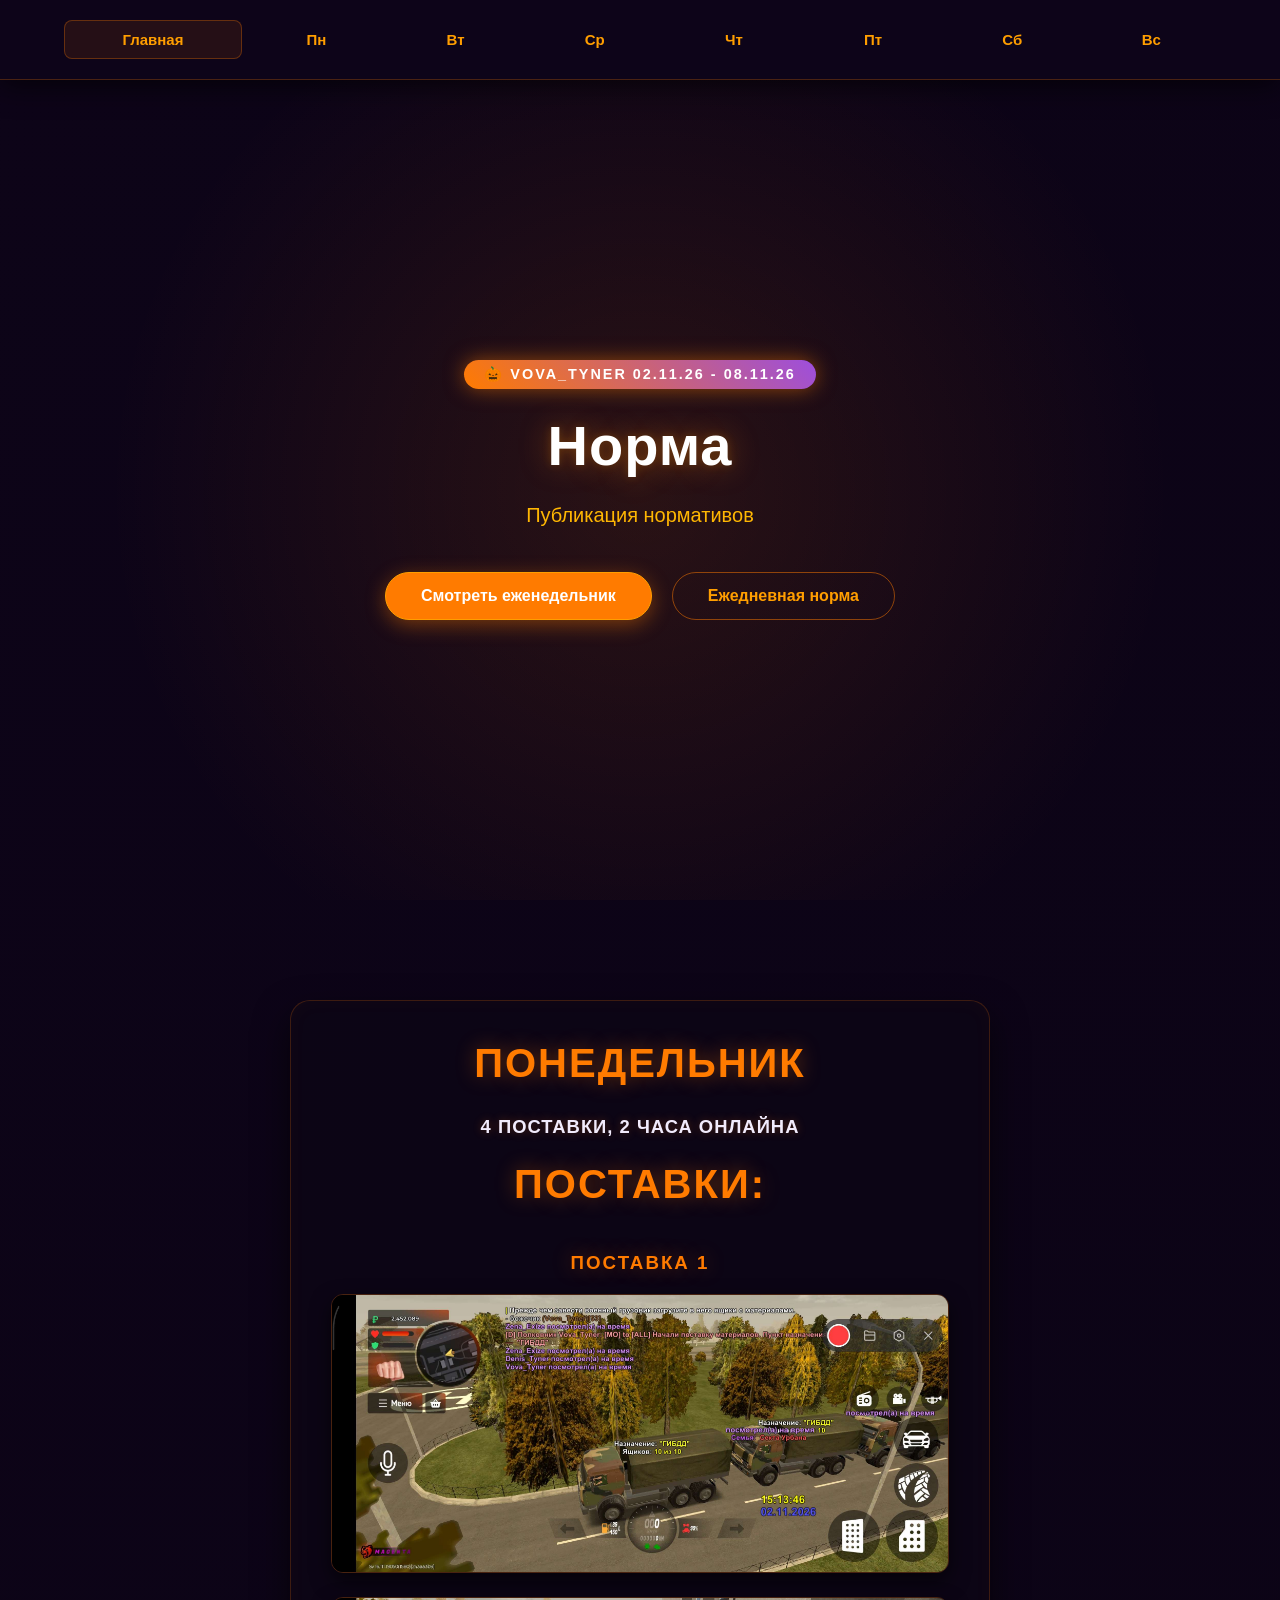
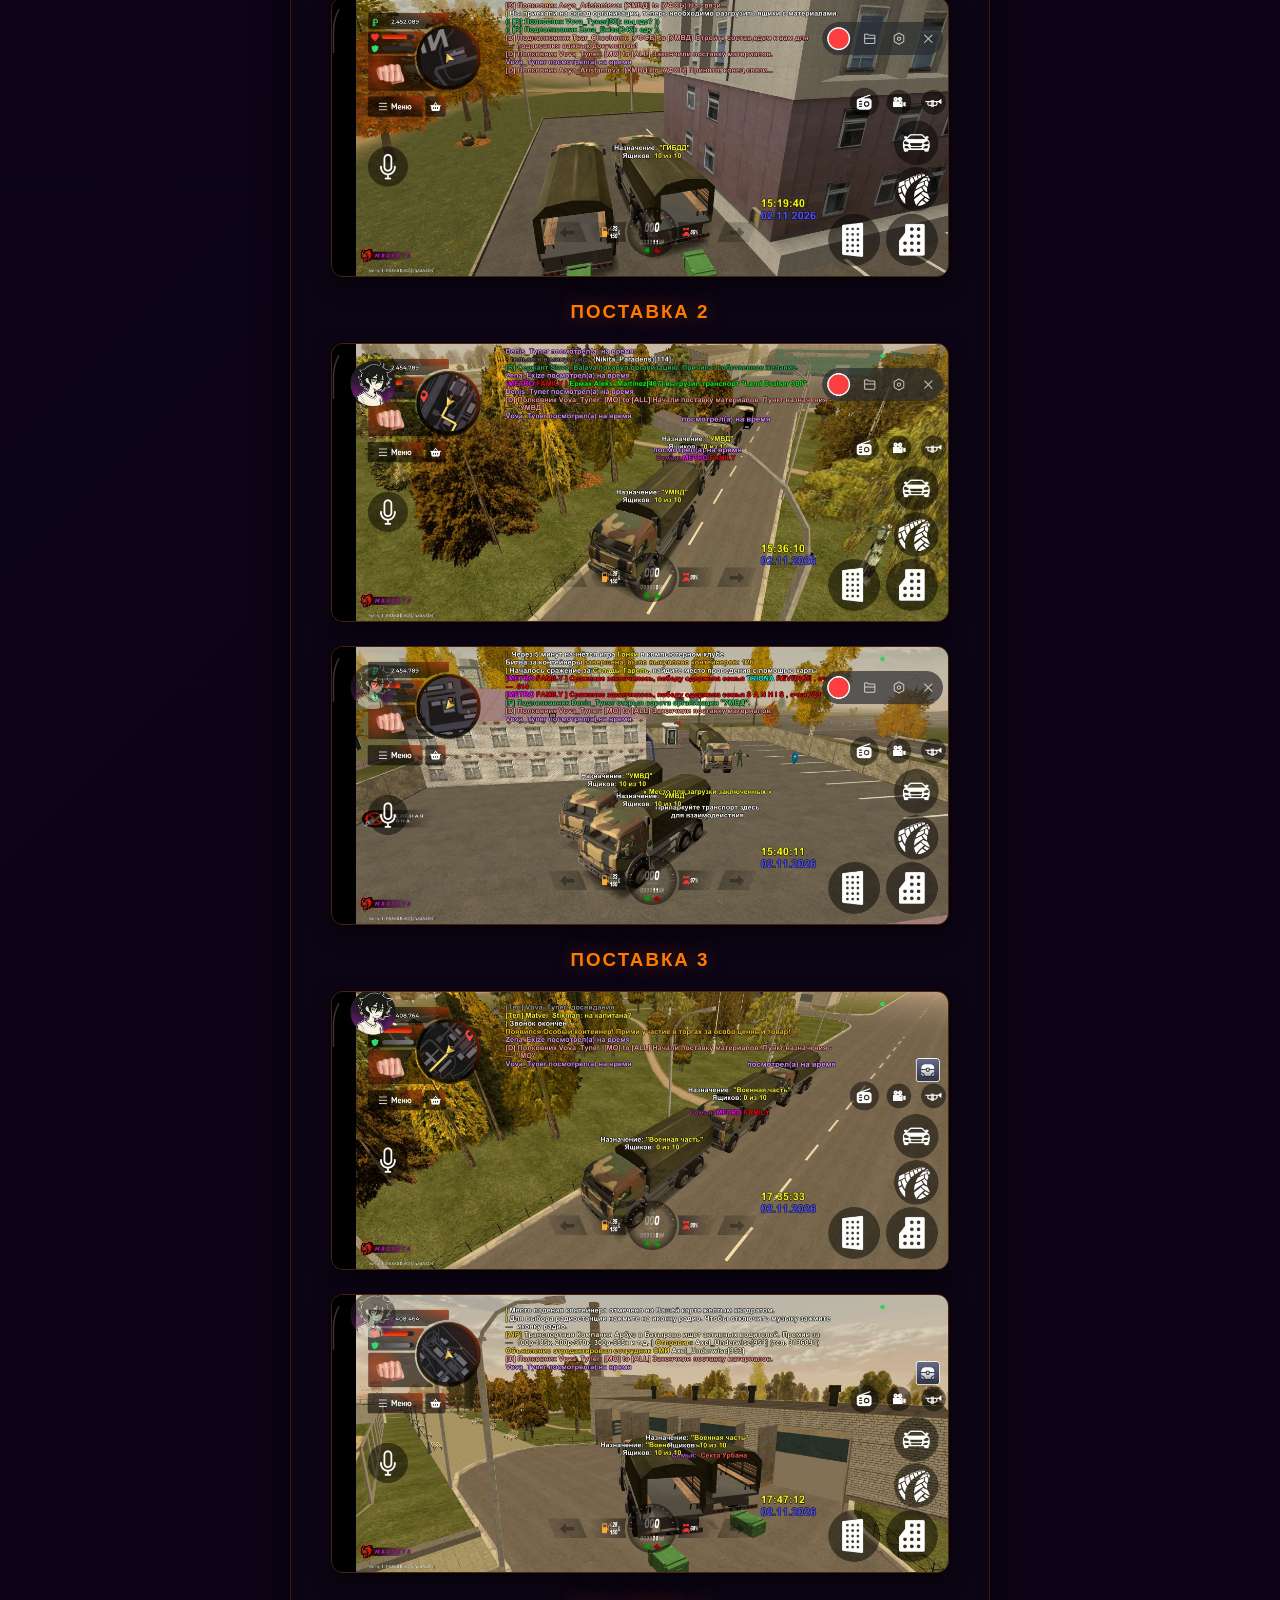
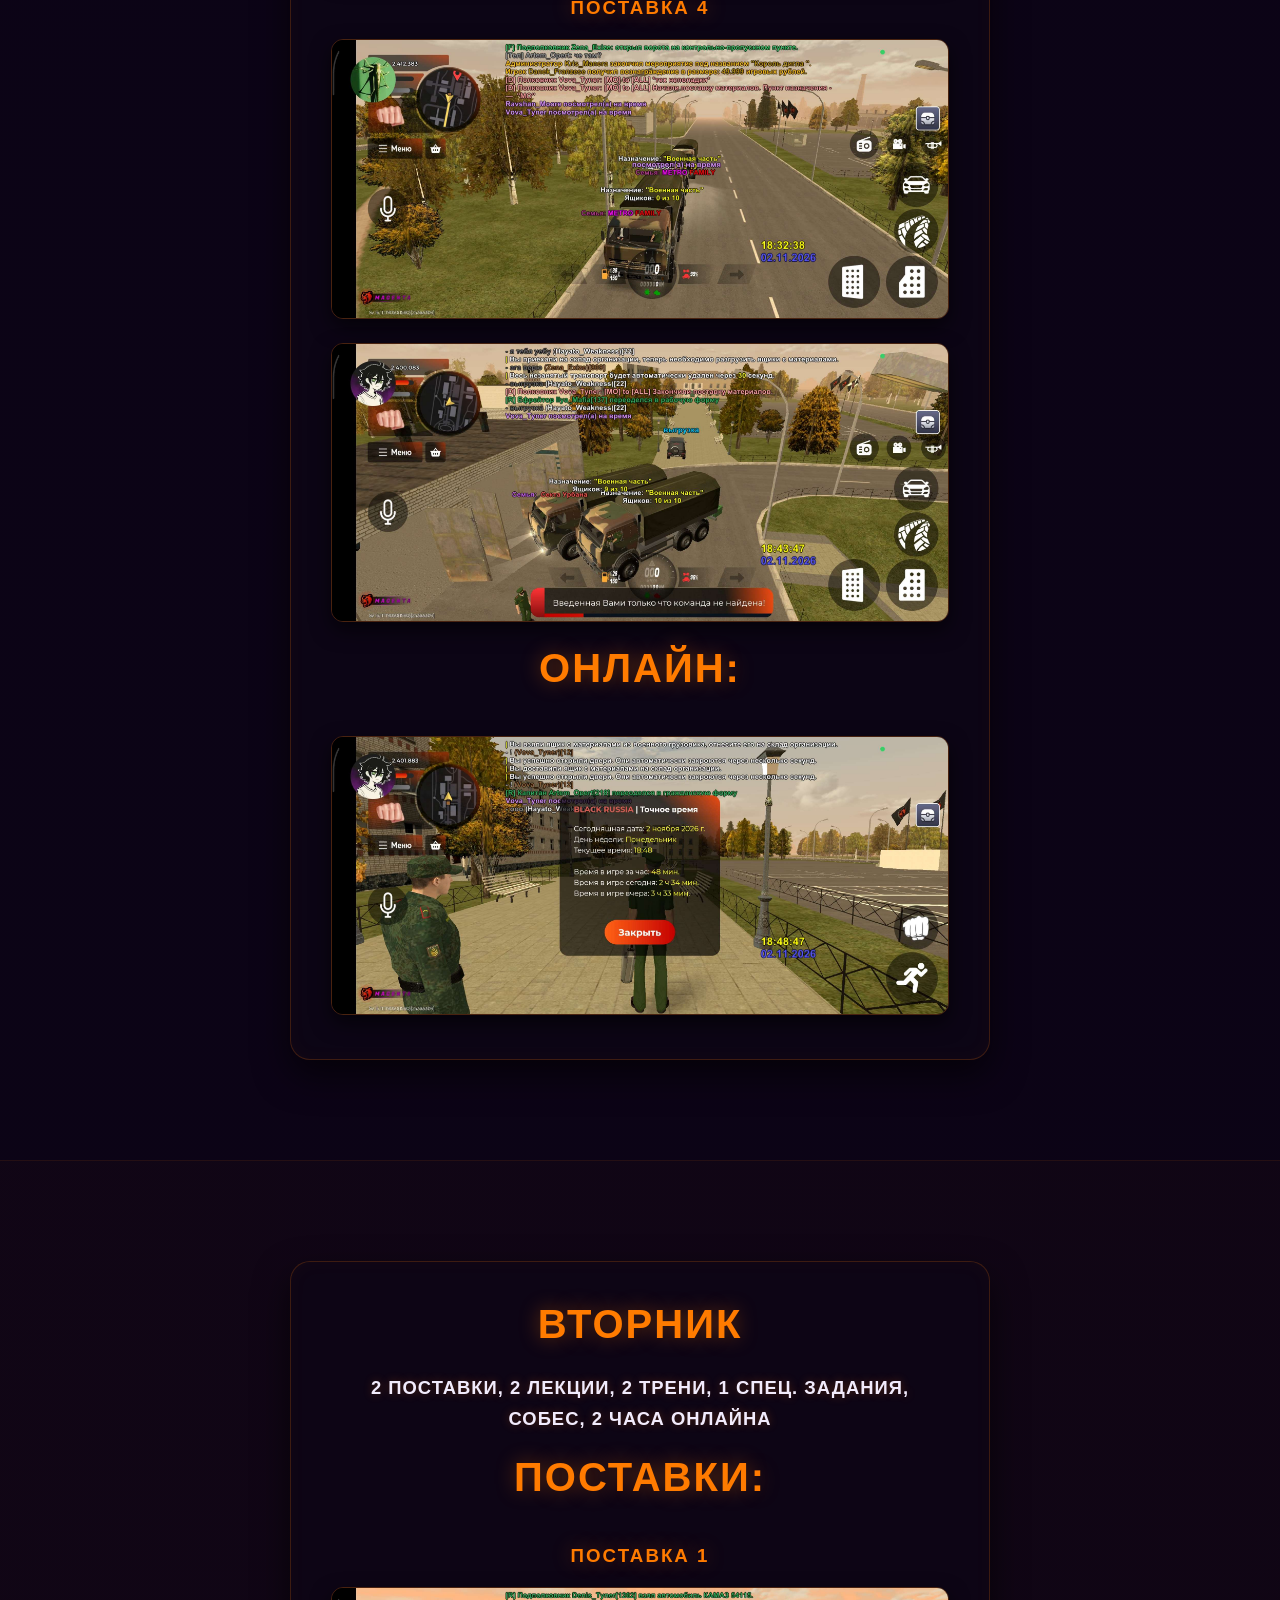
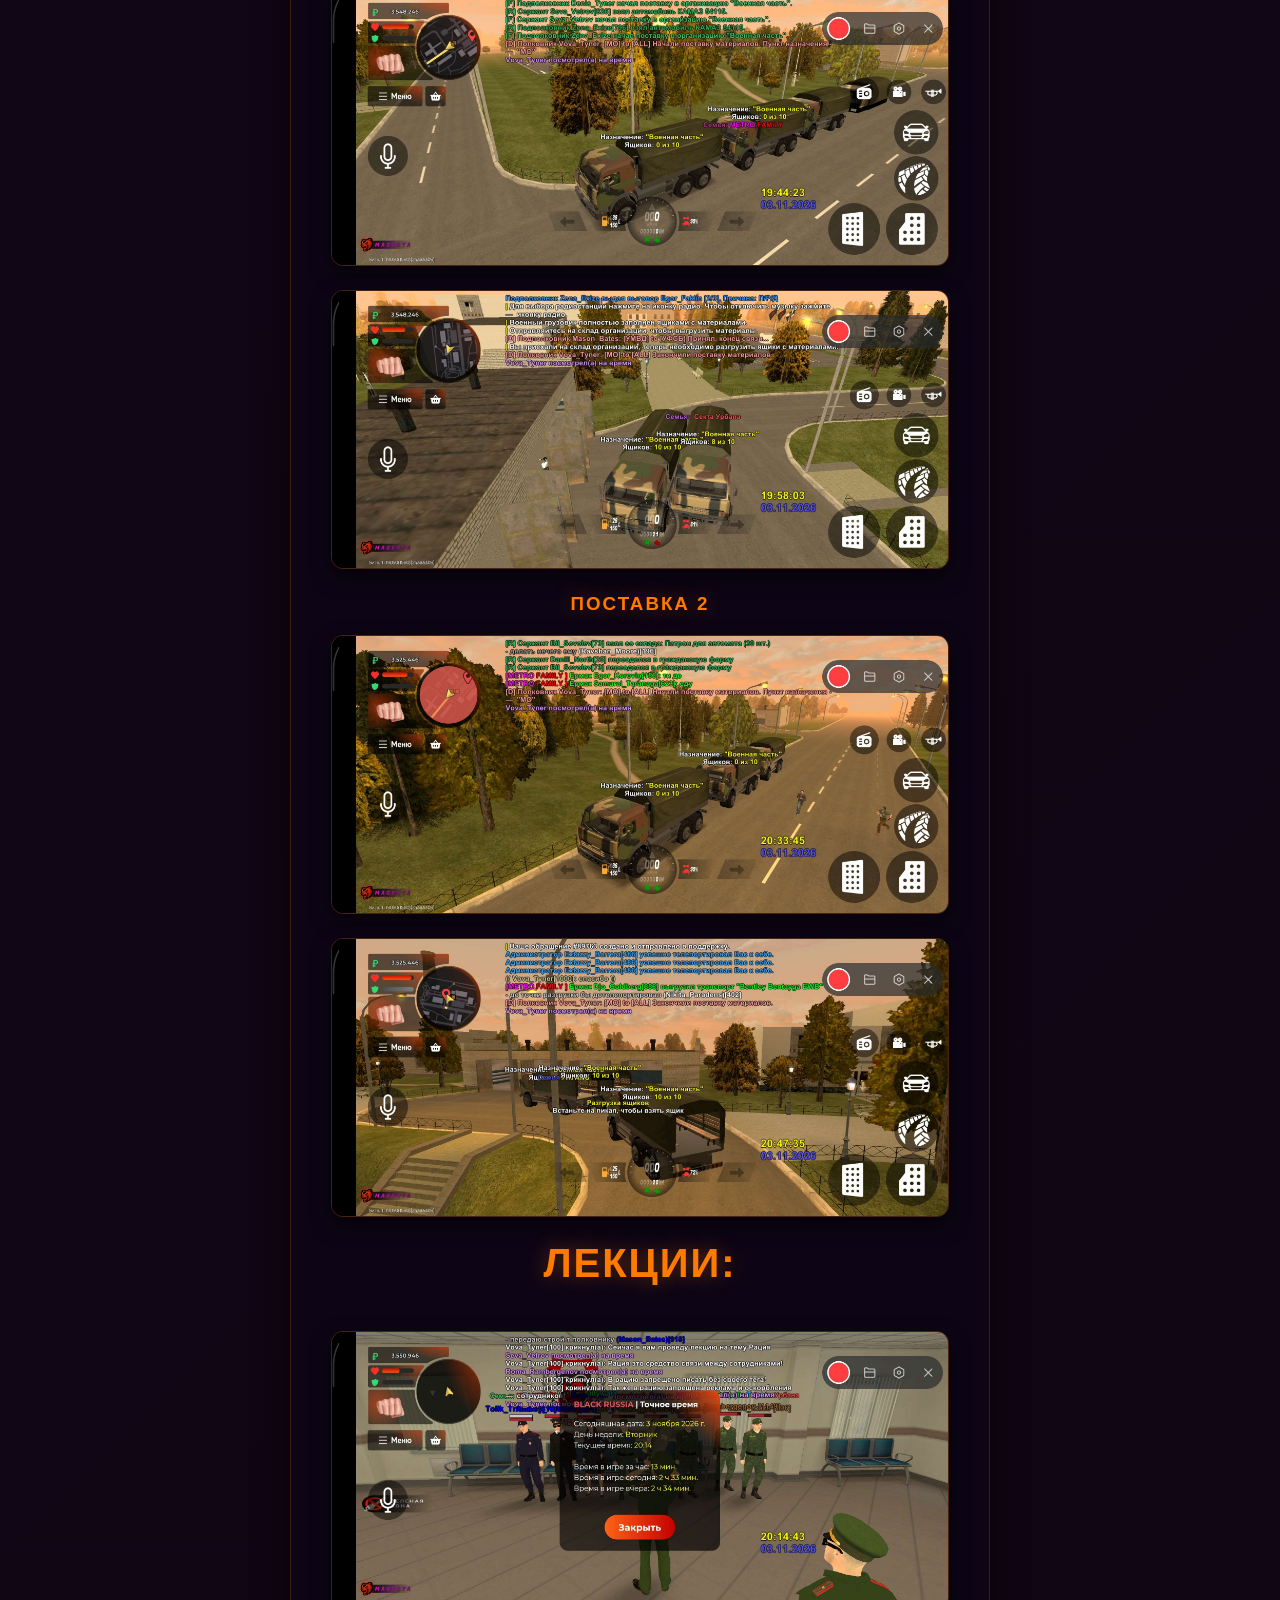
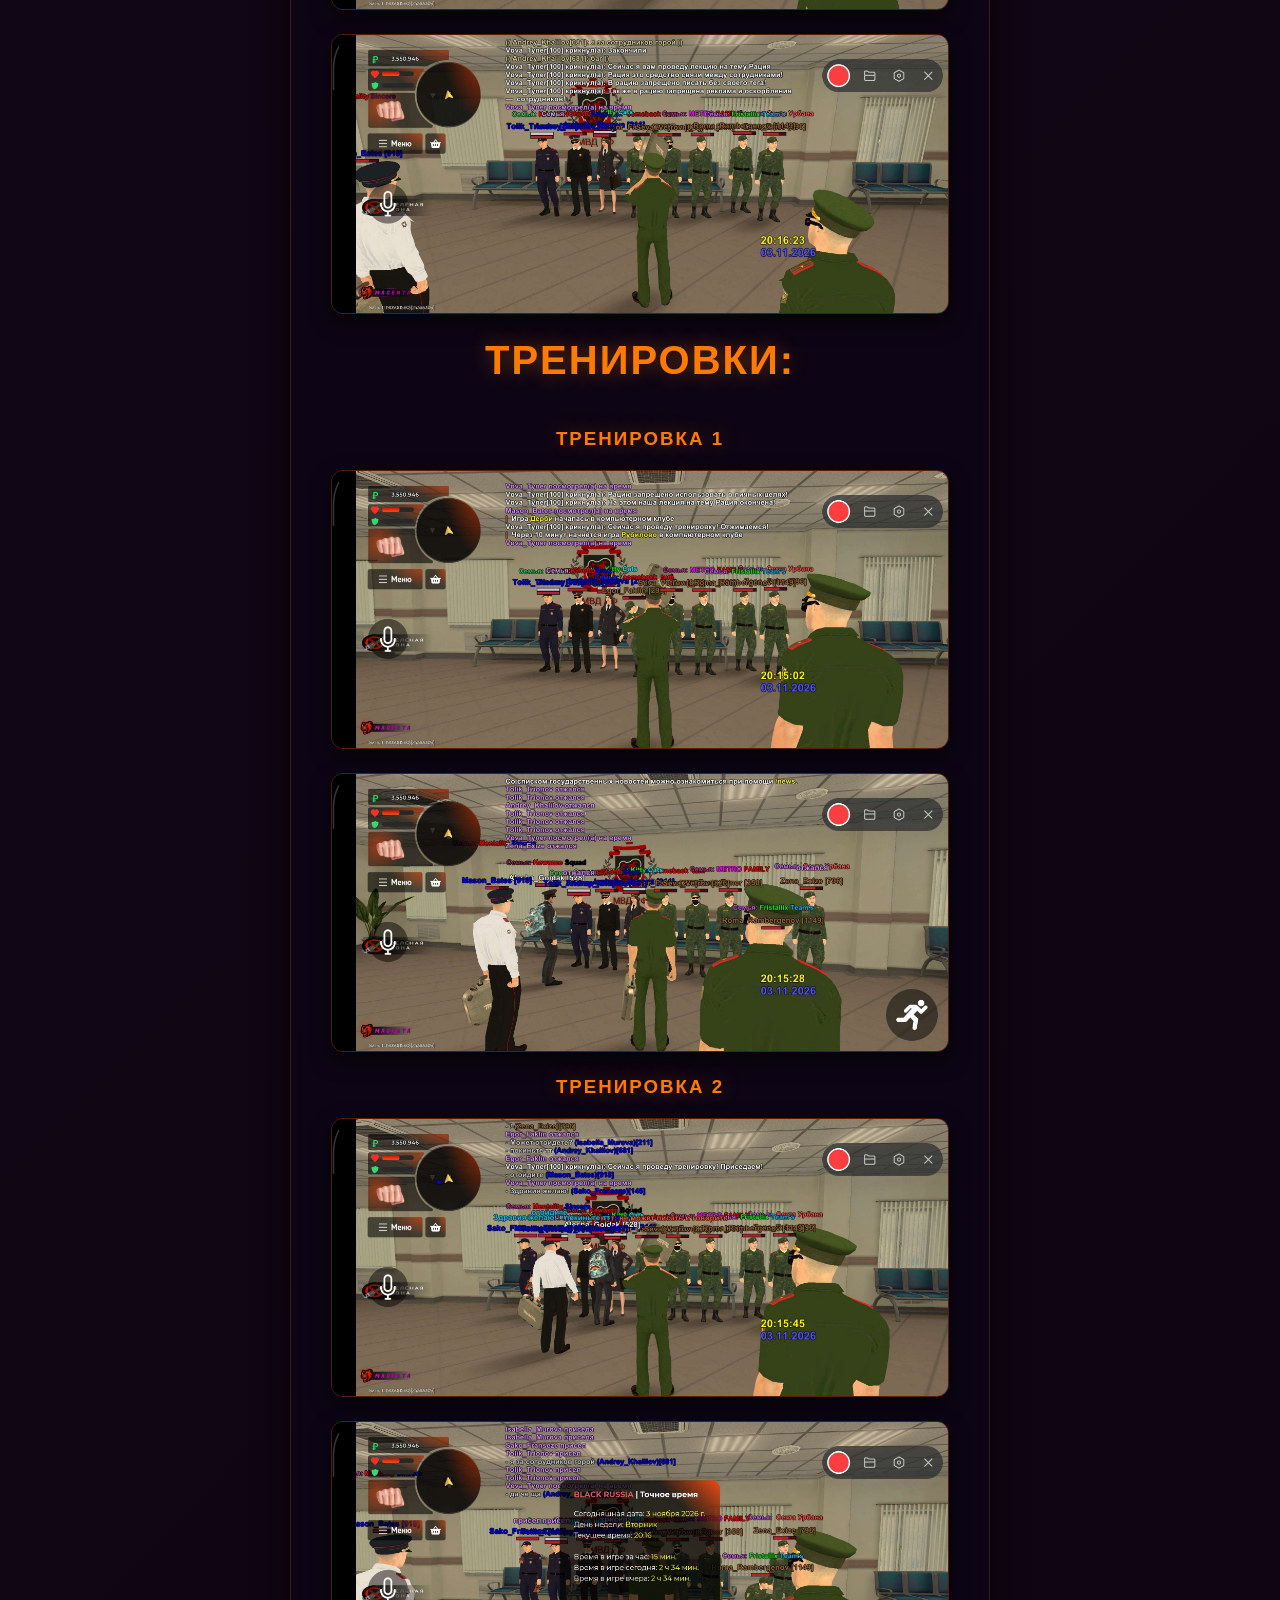
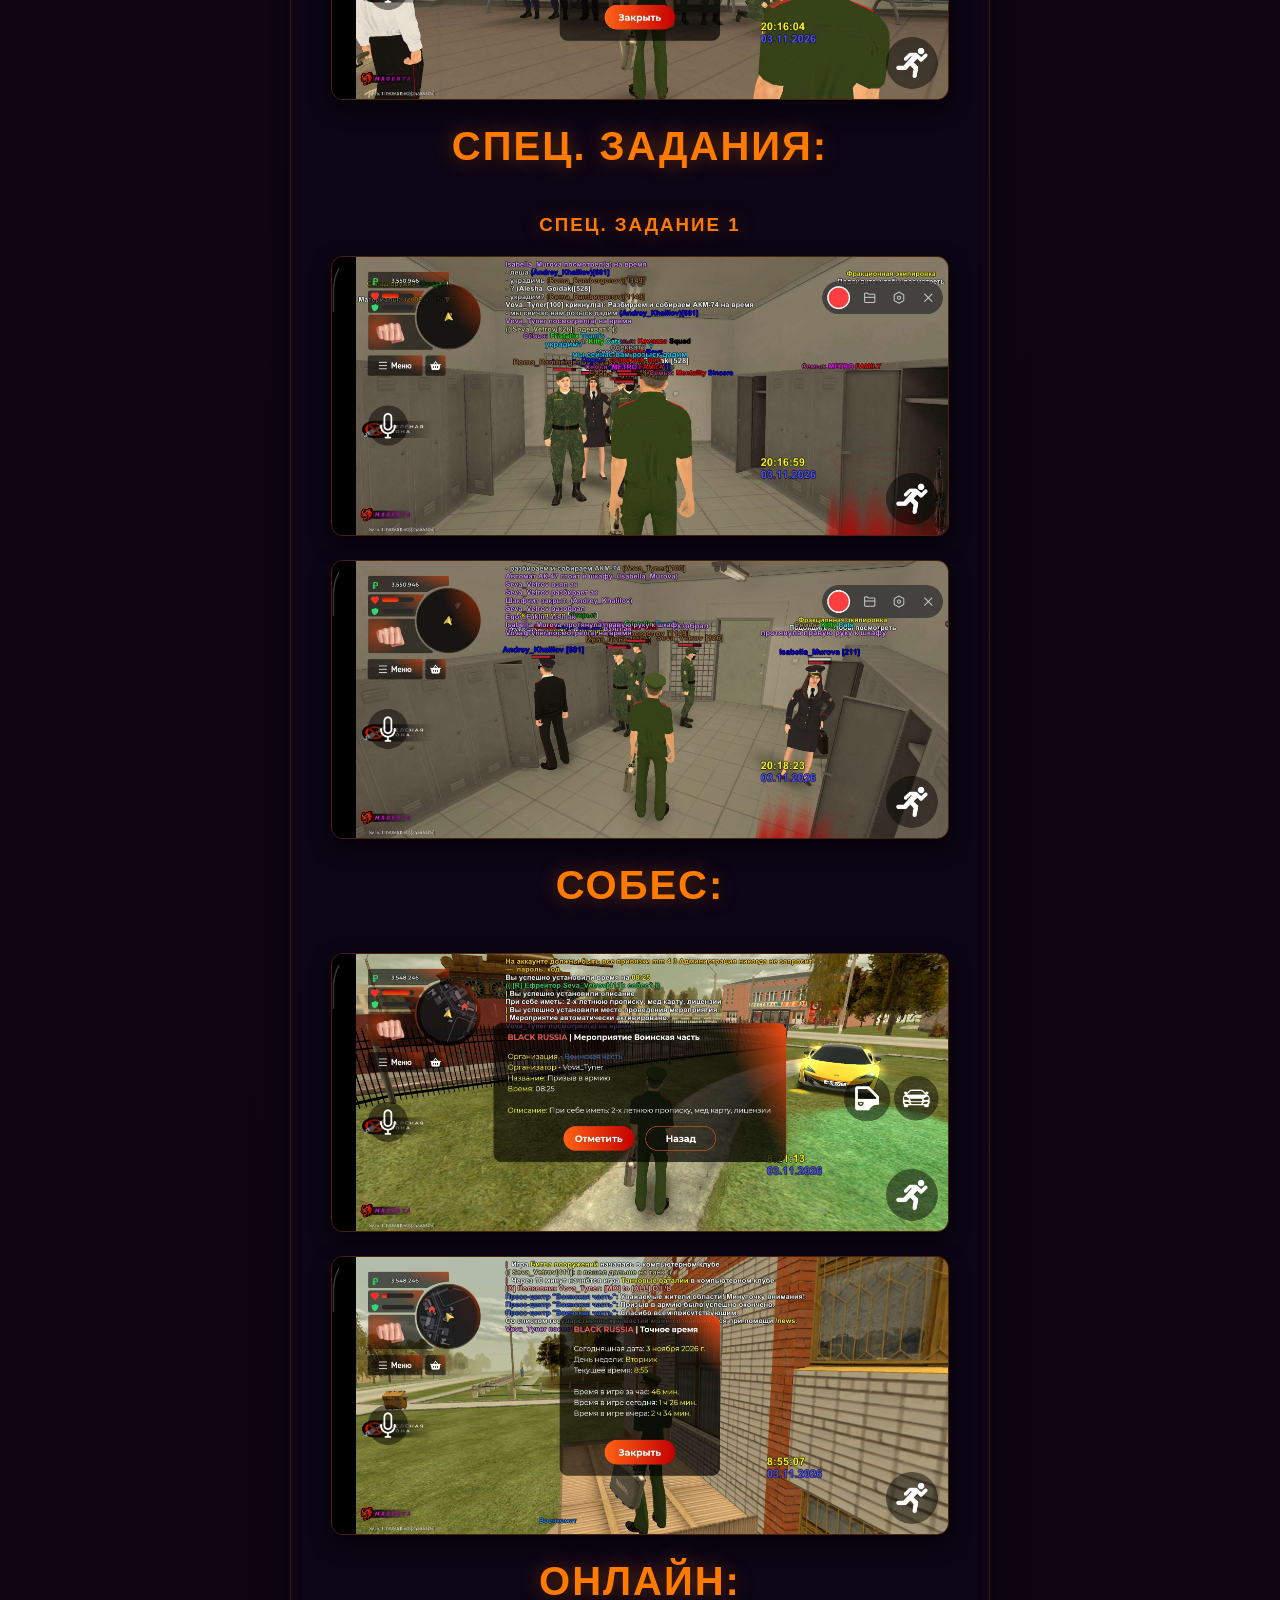
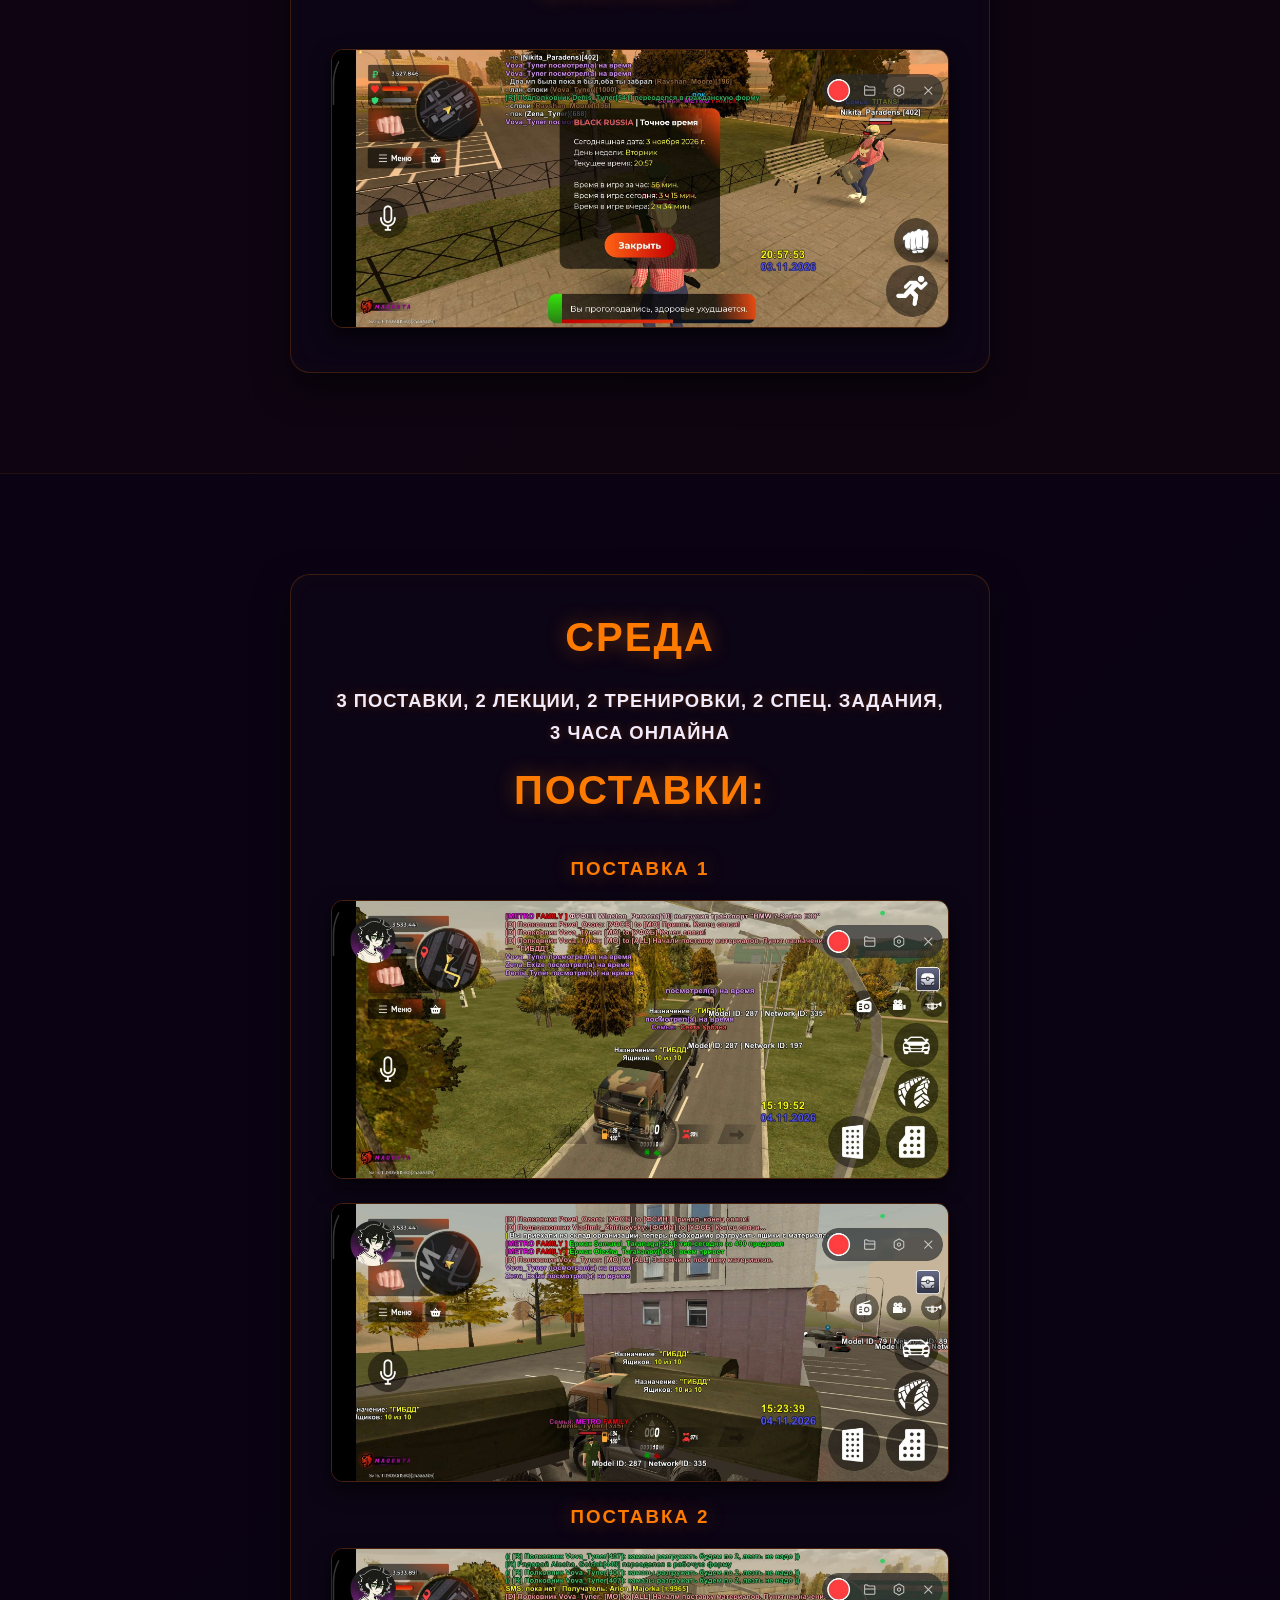
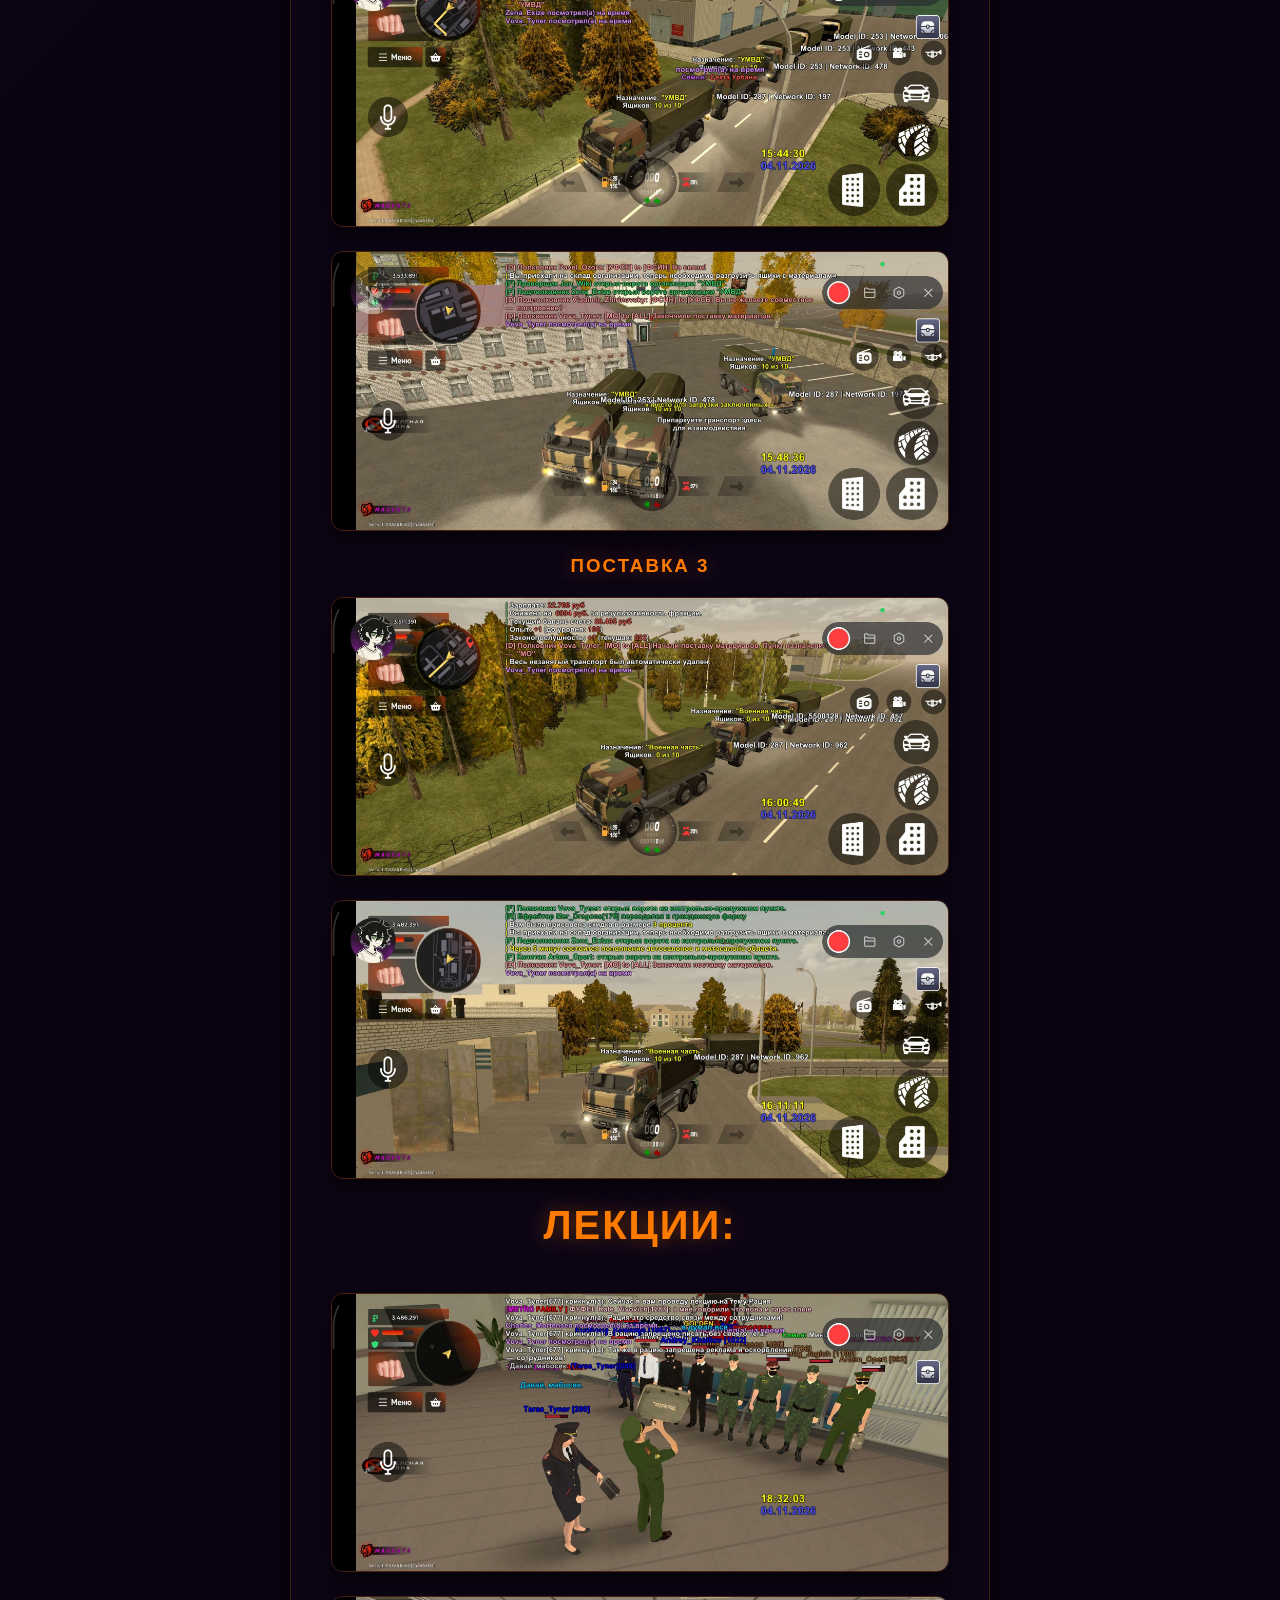
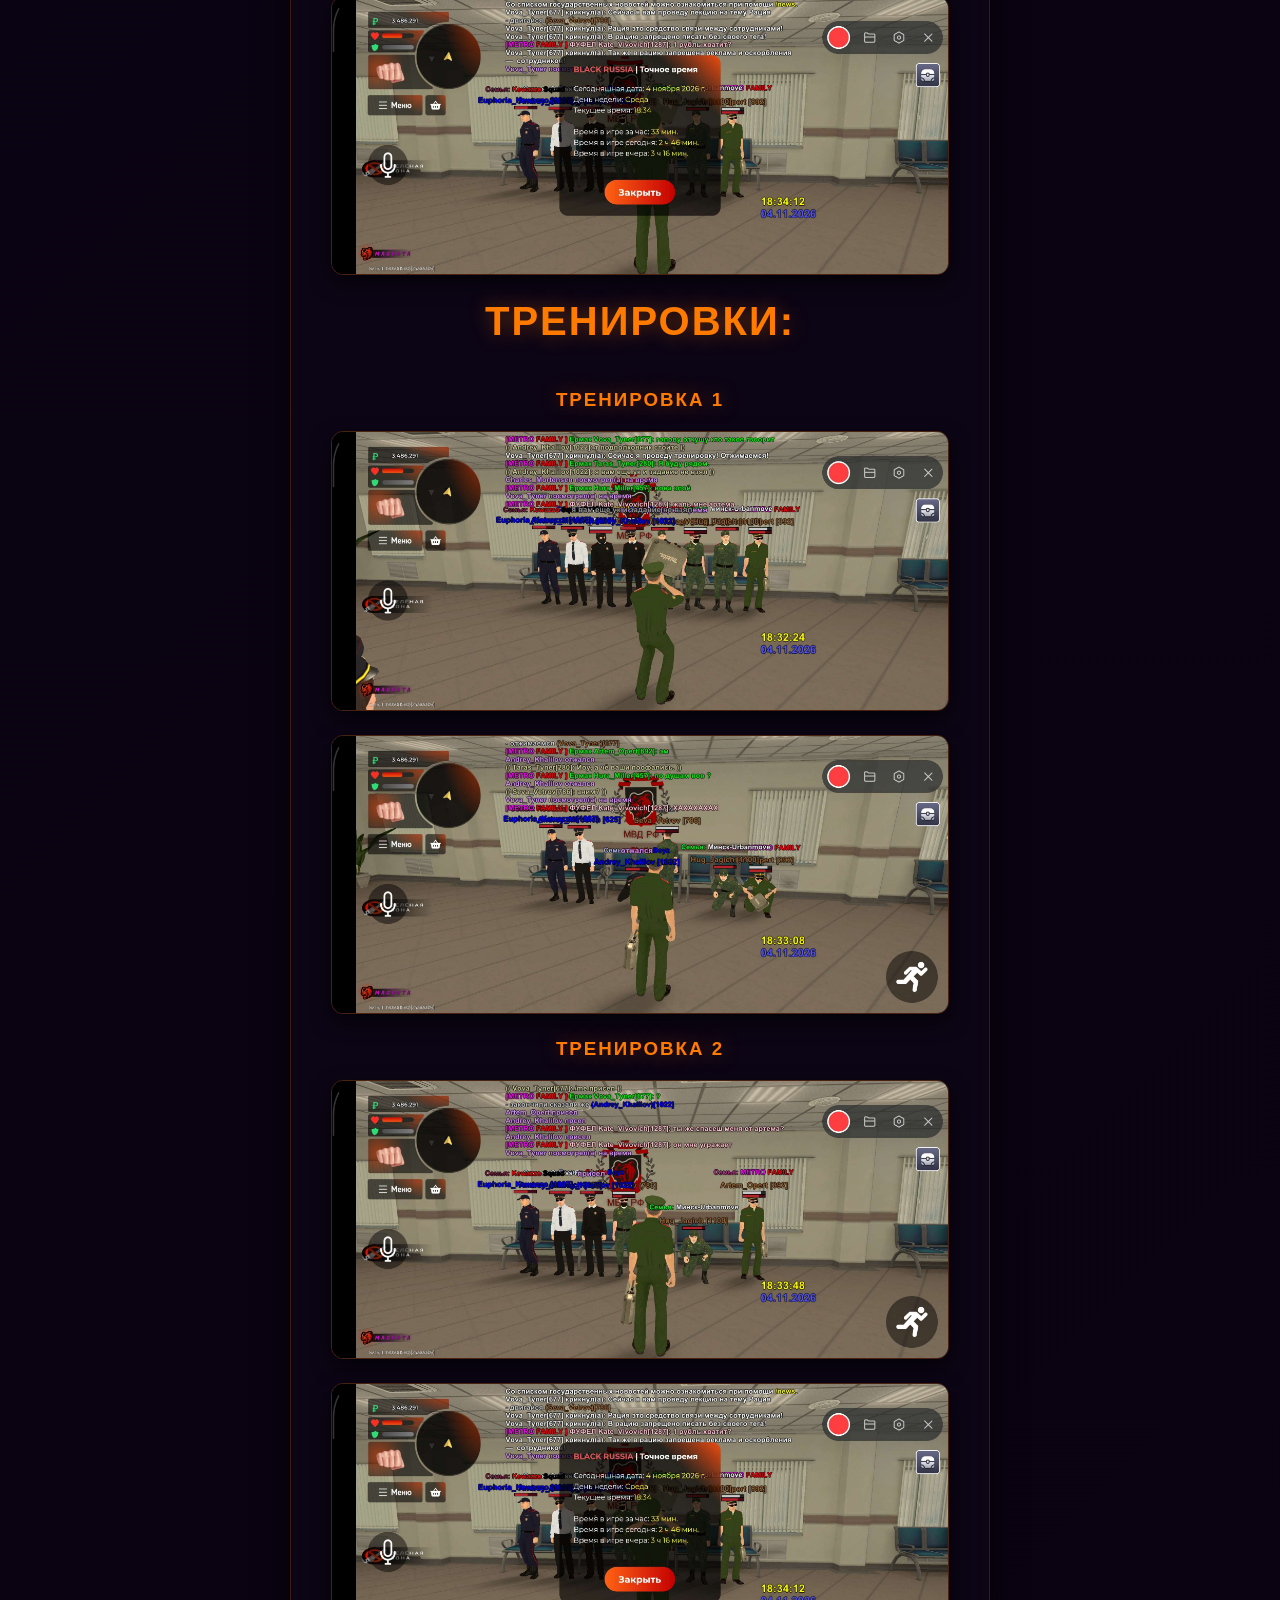
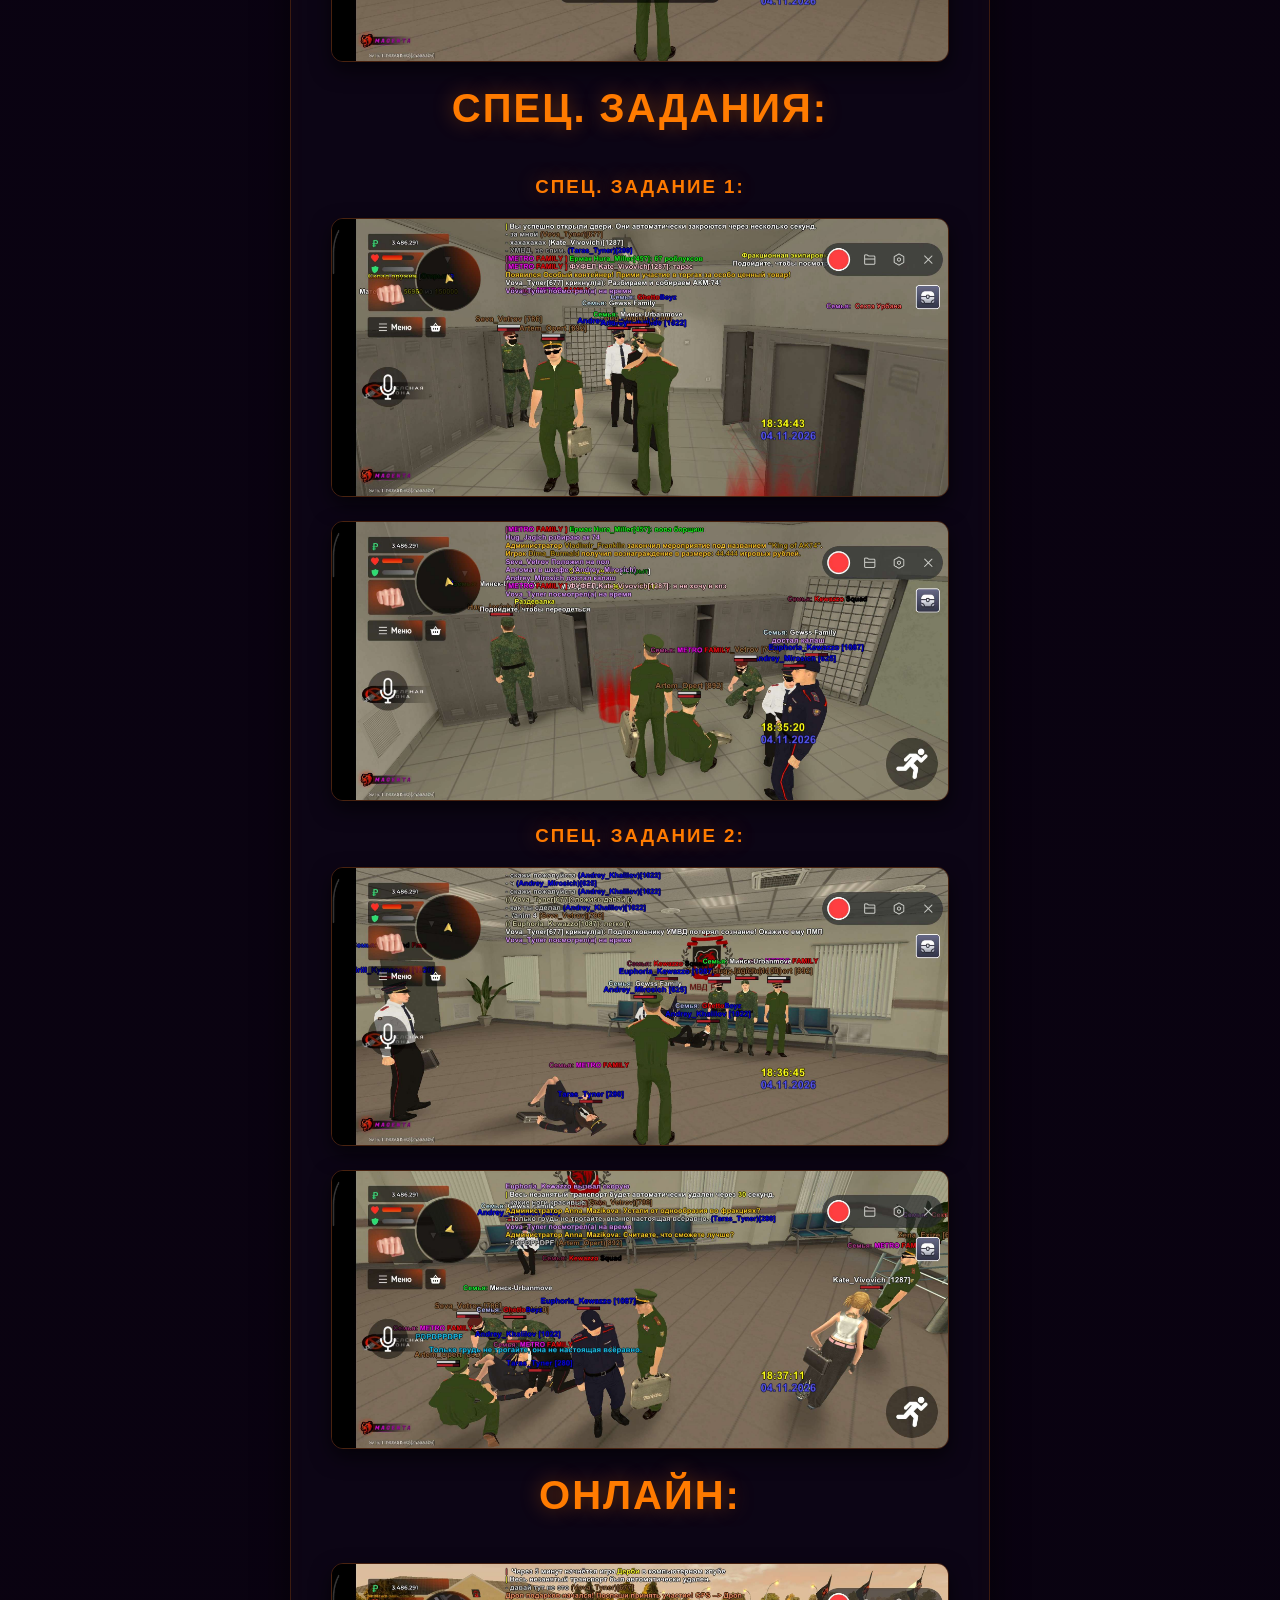
==== commit ff9dbf1d: "08.11.26 & week" ====
--- a/index.html
+++ b/index.html
@@ -24,7 +24,7 @@
         <div class="hero-content">
             <div class="logo-badge">
                 Vova_Tyner
-                26.10.26 - 01.11.26
+                02.11.26 - 08.11.26
             </div>
             <h1>Норма</h1>
             <p>Публикация нормативов</p>
@@ -40,370 +40,394 @@
         <section id="monday" class="day-section">
             <div class="content-box">
                 <h2>Понедельник</h2>
-                <p class="norm-label">4 поставки, 1 лекция, 2 трени, 2 спец. задания, 3 часа онлайна</p>
+                <p class="norm-label">4 поставки, 2 часа онлайна</p>
+                        <div class="image-gallery">
+                            <h2>Поставки: </h2>
+                            <h3>Поставка 1</h3>
+                            <a href="images/monday/postavka1_start.jpg" target="_blank">
+                                <img src="images/monday/postavka1_start.jpg" alt="Поставка 1 начало">
+                            </a>
+                            <a href="images/monday/postavka1_end.jpg" target="_blank">
+                                <img src="images/monday/postavka1_end.jpg" alt="Поставка 1 конец">
+                            </a>
+                            <h3>Поставка 2</h3>
+                            <a href="images/monday/postavka2_start.jpg" target="_blank">
+                                <img src="images/monday/postavka2_start.jpg" alt="Поставка 2 начало">
+                            </a>
+                            <a href="images/monday/postavka2_end.jpg" target="_blank">
+                                <img src="images/monday/postavka2_end.jpg" alt="Поставка 2 конец">
+                            </a>
+                            <h3>Поставка 3</h3>
+                            <a href="images/monday/postavka3_start.jpg" target="_blank">
+                                <img src="images/monday/postavka3_start.jpg" alt="Поставка 3 начало">
+                            </a>
+                            <a href="images/monday/postavka3_end.jpg" target="_blank">
+                                <img src="images/monday/postavka3_end.jpg" alt="Поставка 3 конец">
+                            </a>
+                            <h3>Поставка 4</h3>
+                            <a href="images/monday/postavka4_start.jpg" target="_blank">
+                                <img src="images/monday/postavka4_start.jpg" alt="Поставка 4 начало">
+                            </a>
+                            <a href="images/monday/postavka4_end.jpg" target="_blank">
+                                <img src="images/monday/postavka4_end.jpg" alt="Поставка 4 конец">
+                            </a>
+
+                            <h2>онлайн: </h2>
+                            <a href="images/monday/online.jpg" target="_blank">
+                                <img src="images/monday/online.jpg" alt="онлайн">
+                            </a>
+                        </div>
+            </div>
+        </section>
+
+        <section id="tuesday" class="day-section">
+            <div class="content-box">
+                <h2>Вторник</h2>
+                <p class="norm-label">2 поставки, 2 лекции, 2 трени, 1 спец. задания, собес, 2 часа онлайна</p>
+                        <div class="image-gallery">
+                            <h2>Поставки: </h2>
+                            <h3>Поставка 1</h3>
+                            <a href="images/tuesday/postavka1_start.jpg" target="_blank">
+                                <img src="images/tuesday/postavka1_start.jpg" alt="Поставка 1 начало">
+                            </a>
+                            <a href="images/tuesday/postavka1_end.jpg" target="_blank">
+                                <img src="images/tuesday/postavka1_end.jpg" alt="Поставка 1 конец">
+                            </a>
+                            <h3>Поставка 2</h3>
+                            <a href="images/tuesday/postavka2_start.jpg" target="_blank">
+                                <img src="images/tuesday/postavka2_start.jpg" alt="Поставка 2 начало">
+                            </a>
+                            <a href="images/tuesday/postavka2_end.jpg" target="_blank">
+                                <img src="images/tuesday/postavka2_end.jpg" alt="Поставка 2 конец">
+                            </a>
+                            
+                            <h2>Лекции: </h2>
+                            <a href="images/tuesday/lekcia.jpg" target="_blank">
+                                <img src="images/tuesday/lekcia.jpg" alt="Лекция 1">
+                            </a>
+                            <a href="images/tuesday/lekcia2.jpg" target="_blank">
+                                <img src="images/tuesday/lekcia2.jpg" alt="Лекция 2">
+                            </a>
+
+                            <h2>Тренировки: </h2>
+                            <h3>Тренировка 1</h3>
+                            <a href="images/tuesday/trenya1_start.jpg" target="_blank">
+                                <img src="images/tuesday/trenya1_start.jpg" alt="Тренировка">
+                            </a>
+                            <a href="images/tuesday/trenya1_end.jpg" target="_blank">
+                                <img src="images/tuesday/trenya1_end.jpg" alt="Тренировка">
+                            </a>
+                            <h3>Тренировка 2</h3>
+                            <a href="images/tuesday/trenya2_start.jpg" target="_blank">
+                                <img src="images/tuesday/trenya2_start.jpg" alt="Тренировка">
+                            </a>
+                            <a href="images/tuesday/trenya2_end.jpg" target="_blank">
+                                <img src="images/tuesday/trenya2_end.jpg" alt="Тренировка">
+                            </a>
+
+                            <h2>Спец. задания: </h2>
+                            <h3>Спец. Задание 1</h3>
+                            <a href="images/tuesday/spec_start.jpg" target="_blank">
+                                <img src="images/tuesday/spec_start.jpg" alt="спец">
+                            </a>
+                            <a href="images/tuesday/spec_end.jpg" target="_blank">
+                                <img src="images/tuesday/spec_end.jpg" alt="спец">
+                            </a>
+
+                            <h2>Собес: </h2>
+                            <a href="images/tuesday/sobes_start.jpg" target="_blank">
+                                <img src="images/tuesday/sobes_start.jpg" alt="Собес">
+                            </a>
+                            <a href="images/tuesday/sobes_end.jpg" target="_blank">
+                                <img src="images/tuesday/sobes_end.jpg" alt="Собес">
+                            </a>
+                            
+                            <h2>онлайн: </h2>
+                            <a href="images/tuesday/online.jpg" target="_blank">
+                                <img src="images/tuesday/online.jpg" alt="Онлайн">
+                            </a>
+                        </div>
+            </div>
+        </section>
+
+        <section id="wednesday" class="day-section">
+            <div class="content-box">
+                <h2>Среда</h2>
+                <p class="norm-label">3 поставки, 2 лекции, 2 тренировки, 2 спец. задания, 3 часа онлайна</p>
+                        <div class="image-gallery">
+                            <h2>Поставки: </h2>
+                            <h3>Поставка 1</h3>
+                            <a href="images/wednesday/postavka1_start.jpg" target="_blank">
+                                <img src="images/wednesday/postavka1_start.jpg" alt="Поставка 1 начало">
+                            </a>
+                            <a href="images/wednesday/postavka1_end.jpg" target="_blank">
+                                <img src="images/wednesday/postavka1_end.jpg" alt="Поставка 1 конец">
+                            </a>
+                            <h3>Поставка 2</h3>
+                            <a href="images/wednesday/postavka2_start.jpg" target="_blank">
+                                <img src="images/wednesday/postavka2_start.jpg" alt="Поставка 2 начало">
+                            </a>
+                            <a href="images/wednesday/postavka2_end.jpg" target="_blank">
+                                <img src="images/wednesday/postavka2_end.jpg" alt="Поставка 2 конец">
+                            </a>
+                            <h3>Поставка 3</h3>
+                            <a href="images/wednesday/postavka3_start.jpg" target="_blank">
+                                <img src="images/wednesday/postavka3_start.jpg" alt="Поставка 3 начало">
+                            </a>
+                            <a href="images/wednesday/postavka3_end.jpg" target="_blank">
+                                <img src="images/wednesday/postavka3_end.jpg" alt="Поставка 3 конец">
+                            </a>
+
+                            <h2>Лекции: </h2>
+                            <a href="images/wednesday/lekcia.jpg" target="_blank">
+                                <img src="images/wednesday/lekcia.jpg" alt="Лекция 1">
+                            </a>
+                            <a href="images/wednesday/lekcia2.jpg" target="_blank">
+                                <img src="images/wednesday/lekcia2.jpg" alt="Лекция 2">
+                            </a>
+
+                            <h2>Тренировки: </h2>
+                            <h3>Тренировка 1</h3>
+                            <a href="images/wednesday/trenya1_start.jpg" target="_blank">
+                                <img src="images/wednesday/trenya1_start.jpg" alt="Тренировка">
+                            </a>
+                            <a href="images/wednesday/trenya1_end.jpg" target="_blank">
+                                <img src="images/wednesday/trenya1_end.jpg" alt="Тренировка">
+                            </a>
+                            <h3>Тренировка 2</h3>
+                            <a href="images/wednesday/trenya2_start.jpg" target="_blank">
+                                <img src="images/wednesday/trenya2_start.jpg" alt="Тренировка">
+                            </a>
+                            <a href="images/wednesday/trenya2_end.jpg" target="_blank">
+                                <img src="images/wednesday/trenya2_end.jpg" alt="Тренировка">
+                            </a>
+
+                            <h2>Спец. задания: </h2>
+                            <h3>Спец. Задание 1: </h3>
+                            <a href="images/wednesday/spec1_start.jpg" target="_blank">
+                                <img src="images/wednesday/spec1_start.jpg" alt="спец">
+                            </a>
+                            <a href="images/wednesday/spec1_end.jpg" target="_blank">
+                                <img src="images/wednesday/spec1_end.jpg" alt="спец">
+                            </a>
+                            <h3>Спец. Задание 2: </h3>
+                            <a href="images/wednesday/spec2_start.jpg" target="_blank">
+                                <img src="images/wednesday/spec2_start.jpg" alt="спец">
+                            </a>
+                            <a href="images/wednesday/spec2_end.jpg" target="_blank">
+                                <img src="images/wednesday/spec2_end.jpg" alt="спец">
+                            </a>
+
+                            <h2>онлайн: </h2>
+                            <a href="images/wednesday/online.jpg" target="_blank">
+                                <img src="images/wednesday/online.jpg" alt="Онлайн">
+                            </a>
+                        </div>
+            </div>
+        </section>
+
+        <section id="thursday" class="day-section">
+            <div class="content-box">
+                <h2>Четверг</h2>
+                <p class="norm-label">3 поставки, 2 лекции, 2 тренировки, 2 спец. задания, 3 часа онлайна</p>
+                        <div class="image-gallery">
+                            <h2>Поставки: </h2>
+                            <h3>Поставка 1</h3>
+                            <a href="images/wednesday/postavka1_start.jpg" target="_blank">
+                                <img src="images/wednesday/postavka1_start.jpg" alt="Поставка 1 начало">
+                            </a>
+                            <a href="images/wednesday/postavka1_end.jpg" target="_blank">
+                                <img src="images/wednesday/postavka1_end.jpg" alt="Поставка 1 конец">
+                            </a>
+                            <h3>Поставка 2</h3>
+                            <a href="images/wednesday/postavka2_start.jpg" target="_blank">
+                                <img src="images/wednesday/postavka2_start.jpg" alt="Поставка 2 начало">
+                            </a>
+                            <a href="images/wednesday/postavka2_end.jpg" target="_blank">
+                                <img src="images/wednesday/postavka2_end.jpg" alt="Поставка 2 конец">
+                            </a>
+                            <h3>Поставка 3</h3>
+                            <a href="images/wednesday/postavka3_start.jpg" target="_blank">
+                                <img src="images/wednesday/postavka3_start.jpg" alt="Поставка 3 начало">
+                            </a>
+                            <a href="images/wednesday/postavka3_end.jpg" target="_blank">
+                                <img src="images/wednesday/postavka3_end.jpg" alt="Поставка 3 конец">
+                            </a>
+
+                            <h2>Лекции: </h2>
+                            <a href="images/wednesday/lekcia.jpg" target="_blank">
+                                <img src="images/wednesday/lekcia.jpg" alt="Лекция 1">
+                            </a>
+                            <a href="images/wednesday/lekcia2.jpg" target="_blank">
+                                <img src="images/wednesday/lekcia2.jpg" alt="Лекция 2">
+                            </a>
+
+                            <h2>Тренировки: </h2>
+                            <h3>Тренировка 1</h3>
+                            <a href="images/wednesday/trenya1_start.jpg" target="_blank">
+                                <img src="images/wednesday/trenya1_start.jpg" alt="Тренировка">
+                            </a>
+                            <a href="images/wednesday/trenya1_end.jpg" target="_blank">
+                                <img src="images/wednesday/trenya1_end.jpg" alt="Тренировка">
+                            </a>
+                            <h3>Тренировка 2</h3>
+                            <a href="images/wednesday/trenya2_start.jpg" target="_blank">
+                                <img src="images/wednesday/trenya2_start.jpg" alt="Тренировка">
+                            </a>
+                            <a href="images/wednesday/trenya2_end.jpg" target="_blank">
+                                <img src="images/wednesday/trenya2_end.jpg" alt="Тренировка">
+                            </a>
+
+                            <h2>Спец. задания: </h2>
+                            <h3>Спец. Задание 1: </h3>
+                            <a href="images/wednesday/spec1_start.jpg" target="_blank">
+                                <img src="images/wednesday/spec1_start.jpg" alt="спец">
+                            </a>
+                            <a href="images/wednesday/spec1_end.jpg" target="_blank">
+                                <img src="images/wednesday/spec1_end.jpg" alt="спец">
+                            </a>
+                            <h3>Спец. Задание 2: </h3>
+                            <a href="images/wednesday/spec2_start.jpg" target="_blank">
+                                <img src="images/wednesday/spec2_start.jpg" alt="спец">
+                            </a>
+                            <a href="images/wednesday/spec2_end.jpg" target="_blank">
+                                <img src="images/wednesday/spec2_end.jpg" alt="спец">
+                            </a>
+
+                            <h2>онлайн: </h2>
+                            <a href="images/wednesday/online.jpg" target="_blank">
+                                <img src="images/wednesday/online.jpg" alt="Онлайн">
+                            </a>
+                        </div>
+            </div>
+        </section>
+
+        <section id="friday" class="day-section">
+            <div class="content-box">
+                <h2>Пятница</h2>
+                <p class="norm-label">Неактив</p>
                 <div class="image-gallery">
-                    <h2>Поставки: </h2>
-                    <h3>Поставка 1</h3>
-                    <a href="imagesDay/monday/postavka1_start.jpg" target="_blank">
-                        <img src="imagesDay/monday/postavka1_start.jpg" alt="Поставка 1 начало">
-                    </a>
-                    <a href="imagesDay/monday/postavka1_end.jpg" target="_blank">
-                        <img src="imagesDay/monday/postavka1_end.jpg" alt="Поставка 1 конец">
-                    </a>
-                    <h3>Поставка 2</h3>
-                    <a href="imagesDay/monday/postavka2_start.jpg" target="_blank">
-                        <img src="imagesDay/monday/postavka2_start.jpg" alt="Поставка 2 начало">
-                    </a>
-                    <a href="imagesDay/monday/postavka2_end.jpg" target="_blank">
-                        <img src="imagesDay/monday/postavka2_end.jpg" alt="Поставка 2 конец">
-                    </a>
-                    <h3>Поставка 3</h3>
-                    <a href="imagesDay/monday/postavka3_start.jpg" target="_blank">
-                        <img src="imagesDay/monday/postavka3_start.jpg" alt="Поставка 3 начало">
-                    </a>
-                    <a href="imagesDay/monday/postavka3_end.jpg" target="_blank">
-                        <img src="imagesDay/monday/postavka3_end.jpg" alt="Поставка 3 конец">
-                    </a>
-                    <h3>Поставка 4</h3>
-                    <a href="imagesDay/monday/postavka4_start.jpg" target="_blank">
-                        <img src="imagesDay/monday/postavka4_start.jpg" alt="Поставка 4 начало">
-                    </a>
-                    <a href="imagesDay/monday/postavka4_end.jpg" target="_blank">
-                        <img src="imagesDay/monday/postavka4_end.jpg" alt="Поставка 4 конец">
-                    </a>
-
-                    <h2>Лекции: </h2>
-                    <a href="imagesDay/monday/lekcia.jpg" target="_blank">
-                        <img src="imagesDay/monday/lekcia.jpg" alt="Лекция 1">
-                    </a>
-
-                    <h2>Тренировки: </h2>
-                    <h3>Тренировка 1</h3>
-                    <a href="imagesDay/monday/trenya1_start.jpg" target="_blank">
-                        <img src="imagesDay/monday/trenya1_start.jpg" alt="Тренировка">
-                    </a>
-                    <a href="imagesDay/monday/trenya1_end.jpg" target="_blank">
-                        <img src="imagesDay/monday/trenya1_end.jpg" alt="Тренировка">
-                    </a>
-                    <h3>Тренировка 2</h3>
-                    <a href="imagesDay/monday/trenya2_start.jpg" target="_blank">
-                        <img src="imagesDay/monday/trenya2_start.jpg" alt="Тренировка">
-                    </a>
-                    <a href="imagesDay/monday/trenya2_end.jpg" target="_blank">
-                        <img src="imagesDay/monday/trenya2_end.jpg" alt="Тренировка">
-                    </a>
-
-                    <h2>Спец. Задания: </h2>
-                    <h3>Спец. Задание 1: </h3>
-                    <a href="imagesDay/monday/spec1_start.jpg" target="_blank">
-                        <img src="imagesDay/monday/spec1_start.jpg" alt="спец">
-                    </a>
-                    <a href="imagesDay/monday/spec1_end.jpg" target="_blank">
-                        <img src="imagesDay/monday/spec1_end.jpg" alt="спец">
-                    </a>
-                    <h3>Спец. Задание 2: </h3>
-                    <a href="imagesDay/monday/spec2_start.jpg" target="_blank">
-                        <img src="imagesDay/monday/spec2_start.jpg" alt="спец">
-                    </a>
-                    <a href="imagesDay/monday/spec2_end.jpg" target="_blank">
-                        <img src="imagesDay/monday/spec2_end.jpg" alt="спец">
-                    </a>
-
-                    <h2>онлайн: </h2>
-                    <a href="imagesDay/monday/online.jpg" target="_blank">
-                        <img src="imagesDay/monday/online.jpg" alt="онлайн">
-                    </a>
+                    
                 </div>
             </div>
         </section>
 
-        <section id="tuesday" class="day-section">
-            <div class="content-box">
-                <h2>Вторник</h2>
-                <p class="norm-label">нету</p>
-                <div class="image-gallery">
-                </div>
-            </div>
-        </section>
-
-        <section id="wednesday" class="day-section">
-            <div class="content-box">
-                <h2>Среда</h2>
-                <p class="norm-label">неактив</p>
-                <div class="image-gallery">
-                </div>
-            </div>
-        </section>
-
-        <section id="thursday" class="day-section">
-            <div class="content-box">
-                <h2>Четверг</h2>
-                <p class="norm-label">2 поставки, 1 собес, 2 часа онлайна</p>
-                <div class="image-gallery">
-                    <h2>Поставки: </h2>
-                    <h3>Поставка 1</h3>
-                    <a href="imagesDay/thursday/postavka1_start.jpg" target="_blank">
-                        <img src="imagesDay/thursday/postavka1_start.jpg" alt="Поставка 1 начало">
-                    </a>
-                    <a href="imagesDay/thursday/postavka1_end.jpg" target="_blank">
-                        <img src="imagesDay/thursday/postavka1_end.jpg" alt="Поставка 1 конец">
-                    </a>
-                    <h3>Поставка 2</h3>
-                    <a href="imagesDay/thursday/postavka2_start.jpg" target="_blank">
-                        <img src="imagesDay/thursday/postavka2_start.jpg" alt="Поставка 2 начало">
-                    </a>
-                    <a href="imagesDay/thursday/postavka2_end.jpg" target="_blank">
-                        <img src="imagesDay/thursday/postavka2_end.jpg" alt="Поставка 2 конец">
-                    </a>
-
-                    <h2>Собес: </h2>
-                    <a href="imagesDay/thursday/sobes_start.jpg" target="_blank">
-                        <img src="imagesDay/thursday/sobes_start.jpg" alt="собес">
-                    </a>
-                    <a href="imagesDay/thursday/sobes_end.jpg" target="_blank">
-                        <img src="imagesDay/thursday/sobes_end.jpg" alt="собес">
-                    </a>
-
-                    <h2>онлайн: </h2>
-                    <a href="imagesDay/thursday/online.jpg" target="_blank">
-                        <img src="imagesDay/thursday/online.jpg" alt="онлайн">
-                    </a>
-                </div>
-            </div>
-        </section>
-
-        <section id="friday" class="day-section">
-            <div class="content-box">
-                <h2>Пятница</h2>
-                <p class="norm-label">3 поставки, 2 лекции, 2 трени, 2 спец. задания, 2 часа онлайна</p>
-                <div class="image-gallery">
-                    <h2>Поставки: </h2>
-                    <h3>Поставка 1</h3>
-                    <a href="imagesDay/friday/postavka1_start.jpg" target="_blank">
-                        <img src="imagesDay/friday/postavka1_start.jpg" alt="Поставка 1 начало">
-                    </a>
-                    <a href="imagesDay/friday/postavka1_end.jpg" target="_blank">
-                        <img src="imagesDay/friday/postavka1_end.jpg" alt="Поставка 1 конец">
-                    </a>
-                    <h3>Поставка 2</h3>
-                    <a href="imagesDay/friday/postavka2_start.jpg" target="_blank">
-                        <img src="imagesDay/friday/postavka2_start.jpg" alt="Поставка 2 начало">
-                    </a>
-                    <a href="imagesDay/friday/postavka2_end.jpg" target="_blank">
-                        <img src="imagesDay/friday/postavka2_end.jpg" alt="Поставка 2 конец">
-                    </a>
-                    <h3>Поставка 3</h3>
-                    <a href="imagesDay/friday/postavka3_start.jpg" target="_blank">
-                        <img src="imagesDay/friday/postavka3_start.jpg" alt="Поставка 3 начало">
-                    </a>
-                    <a href="imagesDay/friday/postavka3_end.jpg" target="_blank">
-                        <img src="imagesDay/friday/postavka3_end.jpg" alt="Поставка 3 конец">
-                    </a>
-
-                    <h2>Лекции: </h2>
-                    <a href="imagesDay/friday/lekcia.jpg" target="_blank">
-                        <img src="imagesDay/friday/lekcia.jpg" alt="лекция">
-                    </a>
-                    <a href="imagesDay/friday/lekcia2.jpg" target="_blank">
-                        <img src="imagesDay/friday/lekcia2.jpg" alt="лекция">
-                    </a>
-
-                    <h2>Тренировки: </h2>
-                    <h3>Тренировка 1</h3>
-                    <a href="imagesDay/friday/trenya1_start.jpg" target="_blank">
-                        <img src="imagesDay/friday/trenya1_start.jpg" alt="треня">
-                    </a>
-                    <a href="imagesDay/friday/trenya1_end.jpg" target="_blank">
-                        <img src="imagesDay/friday/trenya1_end.jpg" alt="треня">
-                    </a>
-                    <h3>Тренировка 2</h3>
-                    <a href="imagesDay/friday/trenya2_start.jpg" target="_blank">
-                        <img src="imagesDay/friday/trenya2_start.jpg" alt="треня 2">
-                    </a>
-                    <a href="imagesDay/friday/trenya2_end.jpg" target="_blank">
-                        <img src="imagesDay/friday/trenya2_end.jpg" alt="треня 2">
-                    </a>
-
-                    <h2>Спец. задания: </h2>
-                    <h3>Спец. Задание 1</h3>
-                    <a href="imagesDay/friday/spec1_start.jpg" target="_blank">
-                        <img src="imagesDay/friday/spec1_start.jpg" alt="спец">
-                    </a>
-                    <a href="imagesDay/friday/spec1_end.jpg" target="_blank">
-                        <img src="imagesDay/friday/spec1_end.jpg" alt="спец">
-                    </a>
-                    <h3>Спец. Задание 2</h3>
-                    <a href="imagesDay/friday/spec2_start.jpg" target="_blank">
-                        <img src="imagesDay/friday/spec2_start.jpg" alt="спец 2">
-                    </a>
-                    <a href="imagesDay/friday/spec2_end.jpg" target="_blank">
-                        <img src="imagesDay/friday/spec2_end.jpg" alt="спец 2">
-                    </a>
-
-                    <h2>онлайн: </h2>
-                    <a href="imagesDay/friday/online.jpg" target="_blank">
-                        <img src="imagesDay/friday/online.jpg" alt="онлайн">
-                    </a>
-                </div>
-            </div>
-        </section>
-
         <section id="saturday" class="day-section">
             <div class="content-box">
                 <h2>Суббота</h2>
-                <p class="norm-label">2 поставки, 1 лекция, 2 трени, 2 спец. задания, собес, 2 часа онлайна</p>
-                <div class="image-gallery">
-                    <h2>Поставки: </h2>
-                    <h3>Поставка 1</h3>
-                    <a href="imagesDay/saturday/postavka1_start.jpg" target="_blank">
-                        <img src="imagesDay/saturday/postavka1_start.jpg" alt="Поставка 1 начало">
-                    </a>
-                    <a href="imagesDay/saturday/postavka1_end.jpg" target="_blank">
-                        <img src="imagesDay/saturday/postavka1_end.jpg" alt="Поставка 1 конец">
-                    </a>
-                    <h3>Поставка 2</h3>
-                    <a href="imagesDay/saturday/postavka2_start.jpg" target="_blank">
-                        <img src="imagesDay/saturday/postavka2_start.jpg" alt="Поставка 2 начало">
-                    </a>
-                    <a href="imagesDay/saturday/postavka2_end.jpg" target="_blank">
-                        <img src="imagesDay/saturday/postavka2_end.jpg" alt="Поставка 2 конец">
-                    </a>
-
-                    <h2>Лекции: </h2>
-                    <a href="imagesDay/saturday/lekcia.jpg" target="_blank">
-                        <img src="imagesDay/saturday/lekcia.jpg" alt="лекция">
-                    </a>
-
-                    <h2>Тренировки: </h2>
-                    <h3>Тренировка 1</h3>
-                    <a href="imagesDay/saturday/trenya1_start.jpg" target="_blank">
-                        <img src="imagesDay/saturday/trenya1_start.jpg" alt="треня">
-                    </a>
-                    <a href="imagesDay/saturday/trenya1_end.jpg" target="_blank">
-                        <img src="imagesDay/saturday/trenya1_end.jpg" alt="треня">
-                    </a>
-                    <h3>Тренировка 2</h3>
-                    <a href="imagesDay/saturday/trenya2_start.jpg" target="_blank">
-                        <img src="imagesDay/saturday/trenya2_start.jpg" alt="треня 2">
-                    </a>
-                    <a href="imagesDay/saturday/trenya2_end.jpg" target="_blank">
-                        <img src="imagesDay/saturday/trenya2_end.jpg" alt="треня 2">
-                    </a>
-
-                    <h2>Спец. задания: </h2>
-                    <h3>Спец. Задание 1</h3>
-                    <a href="imagesDay/saturday/spec1_start.jpg" target="_blank">
-                        <img src="imagesDay/saturday/spec1_start.jpg" alt="спец">
-                    </a>
-                    <a href="imagesDay/saturday/spec1_end.jpg" target="_blank">
-                        <img src="imagesDay/saturday/spec1_end.jpg" alt="спец">
-                    </a>
-                    <h3>Спец. Задание 2</h3>
-                    <a href="imagesDay/saturday/spec2_start.jpg" target="_blank">
-                        <img src="imagesDay/saturday/spec2_start.jpg" alt="спец 2">
-                    </a>
-                    <a href="imagesDay/saturday/spec2_end.jpg" target="_blank">
-                        <img src="imagesDay/saturday/spec2_end.jpg" alt="спец 2">
-                    </a>
-
-                    <h2>Собес: </h2>
-                    <a href="imagesDay/saturday/sobes_start.jpg" target="_blank">
-                        <img src="imagesDay/saturday/sobes_start.jpg" alt="собес">
-                    </a>
-                    <a href="imagesDay/saturday/sobes_end.jpg" target="_blank">
-                        <img src="imagesDay/saturday/sobes_end.jpg" alt="собес">
-                    </a>
-
-                    <h2>онлайн: </h2>
-                    <a href="imagesDay/saturday/online.jpg" target="_blank">
-                        <img src="imagesDay/saturday/online.jpg" alt="онлайн">
-                    </a>
-                </div>
+                <p class="norm-label">5 поставок, 2 часа онлайна</p>
+                        <div class="image-gallery">
+                            <h2>Поставки: </h2>
+                            <h3>Поставка 1</h3>
+                            <a href="images/saturday/postavka1_start.jpg" target="_blank">
+                                <img src="images/saturday/postavka1_start.jpg" alt="Поставка 1 начало">
+                            </a>
+                            <a href="images/saturday/postavka1_end.jpg" target="_blank">
+                                <img src="images/saturday/postavka1_end.jpg" alt="Поставка 1 конец">
+                            </a>
+                            <h3>Поставка 2</h3>
+                            <a href="images/saturday/postavka2_start.jpg" target="_blank">
+                                <img src="images/saturday/postavka2_start.jpg" alt="Поставка 2 начало">
+                            </a>
+                            <a href="images/saturday/postavka2_end.jpg" target="_blank">
+                                <img src="images/saturday/postavka2_end.jpg" alt="Поставка 2 конец">
+                            </a>
+                            <h3>Поставка 3</h3>
+                            <a href="images/saturday/postavka3_start.jpg" target="_blank">
+                                <img src="images/saturday/postavka3_start.jpg" alt="Поставка 3 начало">
+                            </a>
+                            <a href="images/saturday/postavka3_end.jpg" target="_blank">
+                                <img src="images/saturday/postavka3_end.jpg" alt="Поставка 3 конец">
+                            </a>
+                            <h3>Поставка 4</h3>
+                            <a href="images/saturday/postavka4_start.jpg" target="_blank">
+                                <img src="images/saturday/postavka4_start.jpg" alt="Поставка 4 начало">
+                            </a>
+                            <a href="images/saturday/postavka4_end.jpg" target="_blank">
+                                <img src="images/saturday/postavka4_end.jpg" alt="Поставка 4 конец">
+                            </a>
+                            <h3>Поставка 5</h3>
+                            <a href="images/saturday/postavka5_start.jpg" target="_blank">
+                                <img src="images/saturday/postavka5_start.jpg" alt="Поставка 5 начало">
+                            </a>
+                            <a href="images/saturday/postavka5_end.jpg" target="_blank">
+                                <img src="images/saturday/postavka5_end.jpg" alt="Поставка 5 конец">
+                            </a>
+
+                            <h2>онлайн: </h2>
+                            <a href="images/saturday/online.jpg" target="_blank">
+                                <img src="images/saturday/online.jpg" alt="Онлайн">
+                            </a>
+                        </div>
             </div>
         </section>
 
         <section id="sunday" class="day-section">
             <div class="content-box">
                 <h2>Воскресенье</h2>
-                <p class="norm-label">3 поставки, 2 лекции, 2 трени, 1 спец. задания, 2 собеса, 3 часа онлайна</p>
-                <div class="image-gallery">
-                    <h2>Поставки: </h2>
-                    <h3>Поставка 1</h3>
-                    <a href="imagesDay/sunday/postavka1_start.jpg" target="_blank">
-                        <img src="imagesDay/sunday/postavka1_start.jpg" alt="Поставка 1 начало">
-                    </a>
-                    <a href="imagesDay/sunday/postavka1_end.jpg" target="_blank">
-                        <img src="imagesDay/sunday/postavka1_end.jpg" alt="Поставка 1 конец">
-                    </a>
-                    <h3>Поставка 2</h3>
-                    <a href="imagesDay/sunday/postavka2_start.jpg" target="_blank">
-                        <img src="imagesDay/sunday/postavka2_start.jpg" alt="Поставка 2 начало">
-                    </a>
-                    <a href="imagesDay/sunday/postavka2_end.jpg" target="_blank">
-                        <img src="imagesDay/sunday/postavka2_end.jpg" alt="Поставка 2 конец">
-                    </a>
-                    <h3>Поставка 3</h3>
-                    <a href="imagesDay/sunday/postavka3_start.jpg" target="_blank">
-                        <img src="imagesDay/sunday/postavka3_start.jpg" alt="Поставка 3 начало">
-                    </a>
-                    <a href="imagesDay/sunday/postavka3_end.jpg" target="_blank">
-                        <img src="imagesDay/sunday/postavka3_end.jpg" alt="Поставка 3 конец">
-                    </a>
-
-                    <h2>Лекции: </h2>
-                    <a href="imagesDay/sunday/lekcia.jpg" target="_blank">
-                        <img src="imagesDay/sunday/lekcia.jpg" alt="Лекция 1">
-                    </a>
-                    <a href="imagesDay/sunday/lekcia2.jpg" target="_blank">
-                        <img src="imagesDay/sunday/lekcia2.jpg" alt="Лекция 2">
-                    </a>
-
-                    <h2>Тренировки: </h2>
-                    <h3>Тренировка 1</h3>
-                    <a href="imagesDay/sunday/trenya1_start.jpg" target="_blank">
-                        <img src="imagesDay/sunday/trenya1_start.jpg" alt="Тренировка">
-                    </a>
-                    <a href="imagesDay/sunday/trenya1_end.jpg" target="_blank">
-                        <img src="imagesDay/sunday/trenya1_end.jpg" alt="Тренировка">
-                    </a>
-                    <h3>Тренировка 2</h3>
-                    <a href="imagesDay/sunday/trenya2_start.jpg" target="_blank">
-                        <img src="imagesDay/sunday/trenya2_start.jpg" alt="Тренировка">
-                    </a>
-                    <a href="imagesDay/sunday/trenya2_end.jpg" target="_blank">
-                        <img src="imagesDay/sunday/trenya2_end.jpg" alt="Тренировка">
-                    </a>
-
-                    <h2>Спец. Задания: </h2>
-                    <h3>Спец. Задание 1: </h3>
-                    <a href="imagesDay/sunday/spec1_start.jpg" target="_blank">
-                        <img src="imagesDay/sunday/spec1_start.jpg" alt="спец">
-                    </a>
-                    <a href="imagesDay/sunday/spec1_end.jpg" target="_blank">
-                        <img src="imagesDay/sunday/spec1_end.jpg" alt="спец">
-                    </a>
-
-                    <h2>Собес: </h2>
-                    <h3>Собес 1: </h3>
-                    <a href="imagesDay/sunday/sobes1_start.jpg" target="_blank">
-                        <img src="imagesDay/sunday/sobes1_start.jpg" alt="Собес">
-                    </a>
-                    <a href="imagesDay/sunday/sobes1_end.jpg" target="_blank">
-                        <img src="imagesDay/sunday/sobes1_end.jpg" alt="Собес">
-                    </a>
-                    <h3>Собес 2: </h3>
-                    <a href="imagesDay/sunday/sobes2_start.jpg" target="_blank">
-                        <img src="imagesDay/sunday/sobes2_start.jpg" alt="Собес 2">
-                    </a>
-                    <a href="imagesDay/sunday/sobes2_end.jpg" target="_blank">
-                        <img src="imagesDay/sunday/sobes2_end.jpg" alt="Собес 2">
-                    </a>
-
-                    <h2>онлайн: </h2>
-                    <a href="imagesDay/sunday/online.jpg" target="_blank">
-                        <img src="imagesDay/sunday/online.jpg" alt="Онлайн">
-                    </a>
-                </div>
+                <p class="norm-label">2 лекции, 2 трени, 2 спец. задания, 2 собеса, 2 часа онлайна</p>
+                        <div class="image-gallery">
+                            <h2>Лекции: </h2>
+                            <a href="images/sunday/lekcia1.jpg" target="_blank">
+                                <img src="images/sunday/lekcia1.jpg" alt="Лекция 1">
+                            </a>
+                            <a href="images/sunday/lekcia2.jpg" target="_blank">
+                                <img src="images/sunday/lekcia2.jpg" alt="Лекция 2">
+                            </a>
+
+                            <h2>Тренировки: </h2>
+                            <h3>Тренировка 1</h3>
+                            <a href="images/sunday/trenya1_start.jpg" target="_blank">
+                                <img src="images/sunday/trenya1_start.jpg" alt="Тренировка">
+                            </a>
+                            <a href="images/sunday/trenya1_end.jpg" target="_blank">
+                                <img src="images/sunday/trenya1_end.jpg" alt="Тренировка">
+                            </a>
+                            <h3>Тренировка 2</h3>
+                            <a href="images/sunday/trenya2_start.jpg" target="_blank">
+                                <img src="images/sunday/trenya2_start.jpg" alt="Тренировка">
+                            </a>
+                            <a href="images/sunday/trenya2_end.jpg" target="_blank">
+                                <img src="images/sunday/trenya2_end.jpg" alt="Тренировка">
+                            </a>
+
+                            <h2>Спец. задания: </h2>
+                            <h3>Спец. Задание 1: </h3>
+                            <a href="images/sunday/spec1_start.jpg" target="_blank">
+                                <img src="images/sunday/spec1_start.jpg" alt="спец">
+                            </a>
+                            <a href="images/sunday/spec1_end.jpg" target="_blank">
+                                <img src="images/sunday/spec1_end.jpg" alt="спец">
+                            </a>
+                            <h3>Спец. Задание 2: </h3>
+                            <a href="images/sunday/spec2_start.jpg" target="_blank">
+                                <img src="images/sunday/spec2_start.jpg" alt="спец">
+                            </a>
+                            <a href="images/sunday/spec2_end.jpg" target="_blank">
+                                <img src="images/sunday/spec2_end.jpg" alt="спец">
+                            </a>
+
+                            <h2>Собес: </h2>
+                            <h3>Собес 1: </h3>
+                            <a href="images/sunday/sobes1_start.jpg" target="_blank">
+                                <img src="images/sunday/sobes1_start.jpg" alt="Собес 1">
+                            </a>
+                            <a href="images/sunday/sobes1_end.jpg" target="_blank">
+                                <img src="images/sunday/sobes1_end.jpg" alt="Собес 1">
+                            </a>
+                            <h3>Собес 2: </h3>
+                            <a href="images/sunday/sobes2_start.jpg" target="_blank">
+                                <img src="images/sunday/sobes2_start.jpg" alt="Собес 2">
+                            </a>
+                            <a href="images/sunday/sobes2_end.jpg" target="_blank">
+                                <img src="images/sunday/sobes2_end.jpg" alt="Собес 2">
+                            </a>
+
+                            <h2>онлайн: </h2>
+                            <a href="images/sunday/online.jpg" target="_blank">
+                                <img src="images/sunday/online.jpg" alt="Онлайн">
+                            </a>
+                        </div>
             </div>
         </section>
     </main>
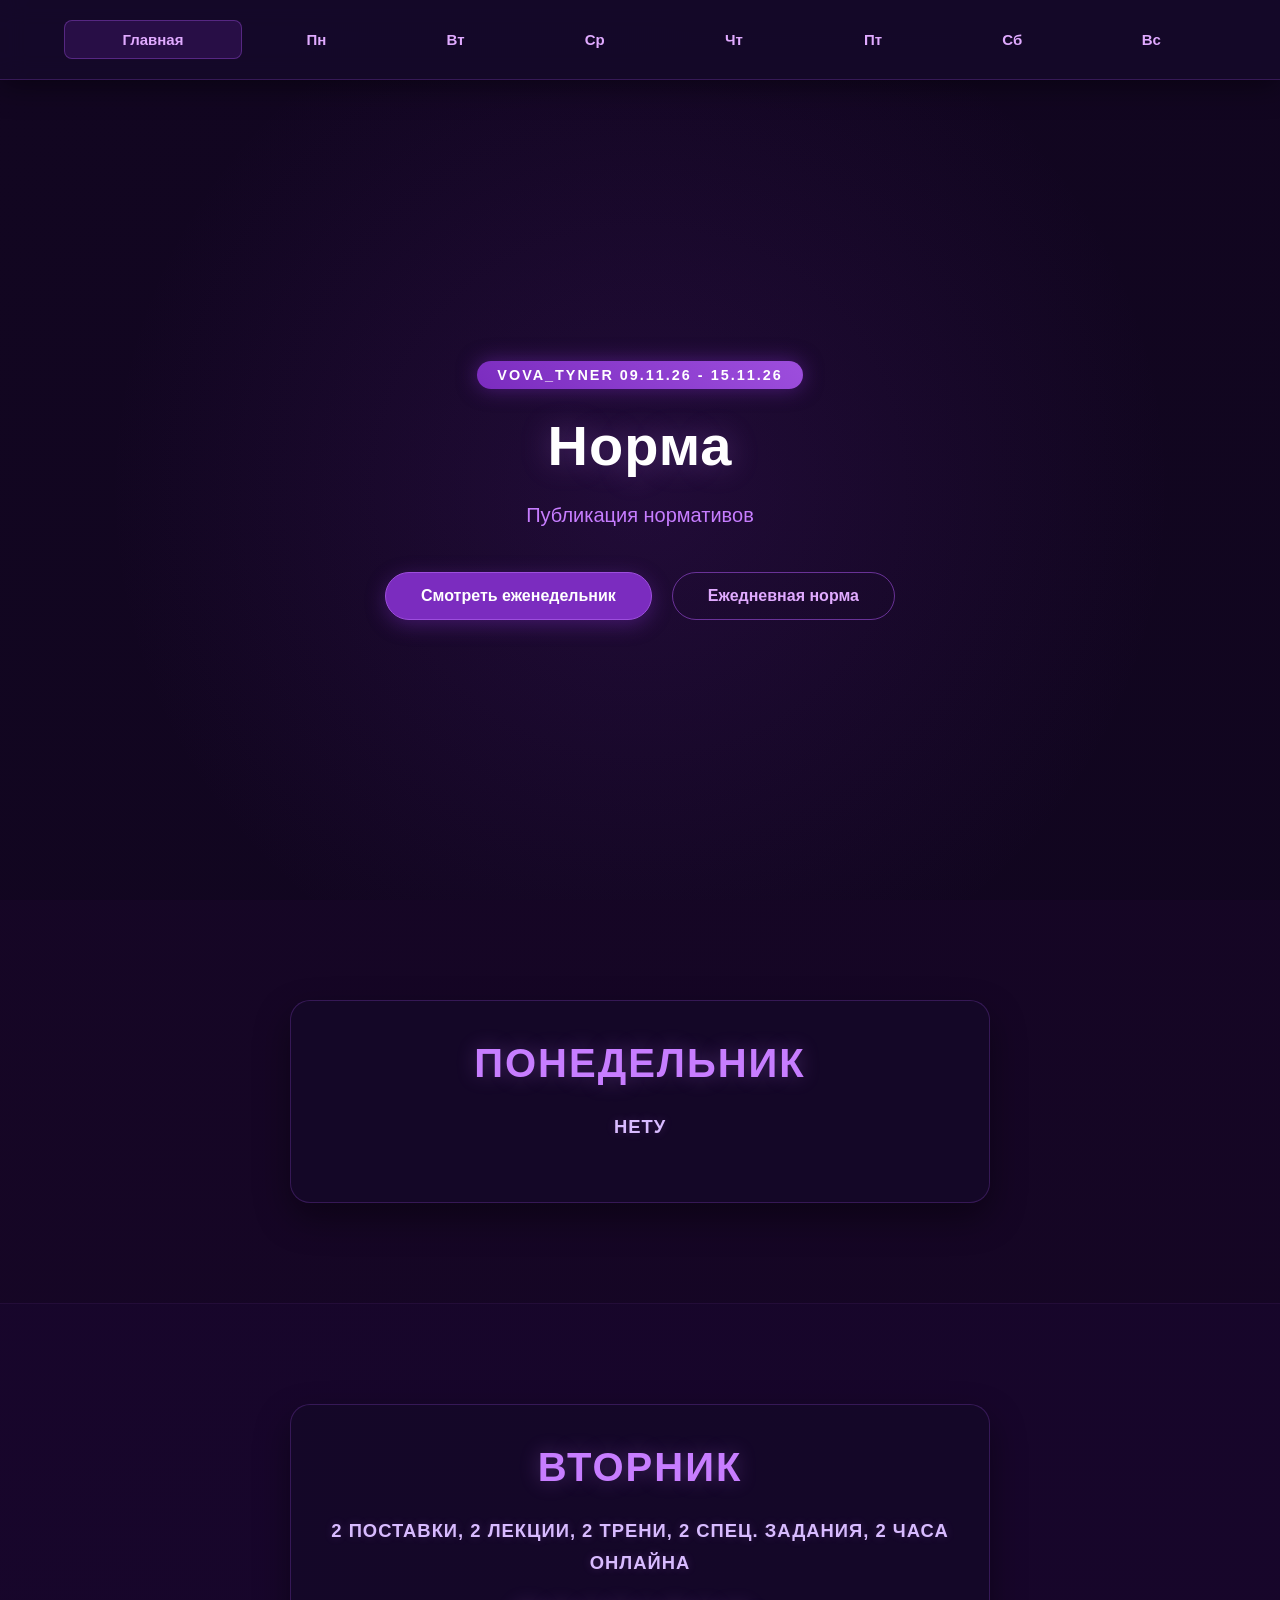
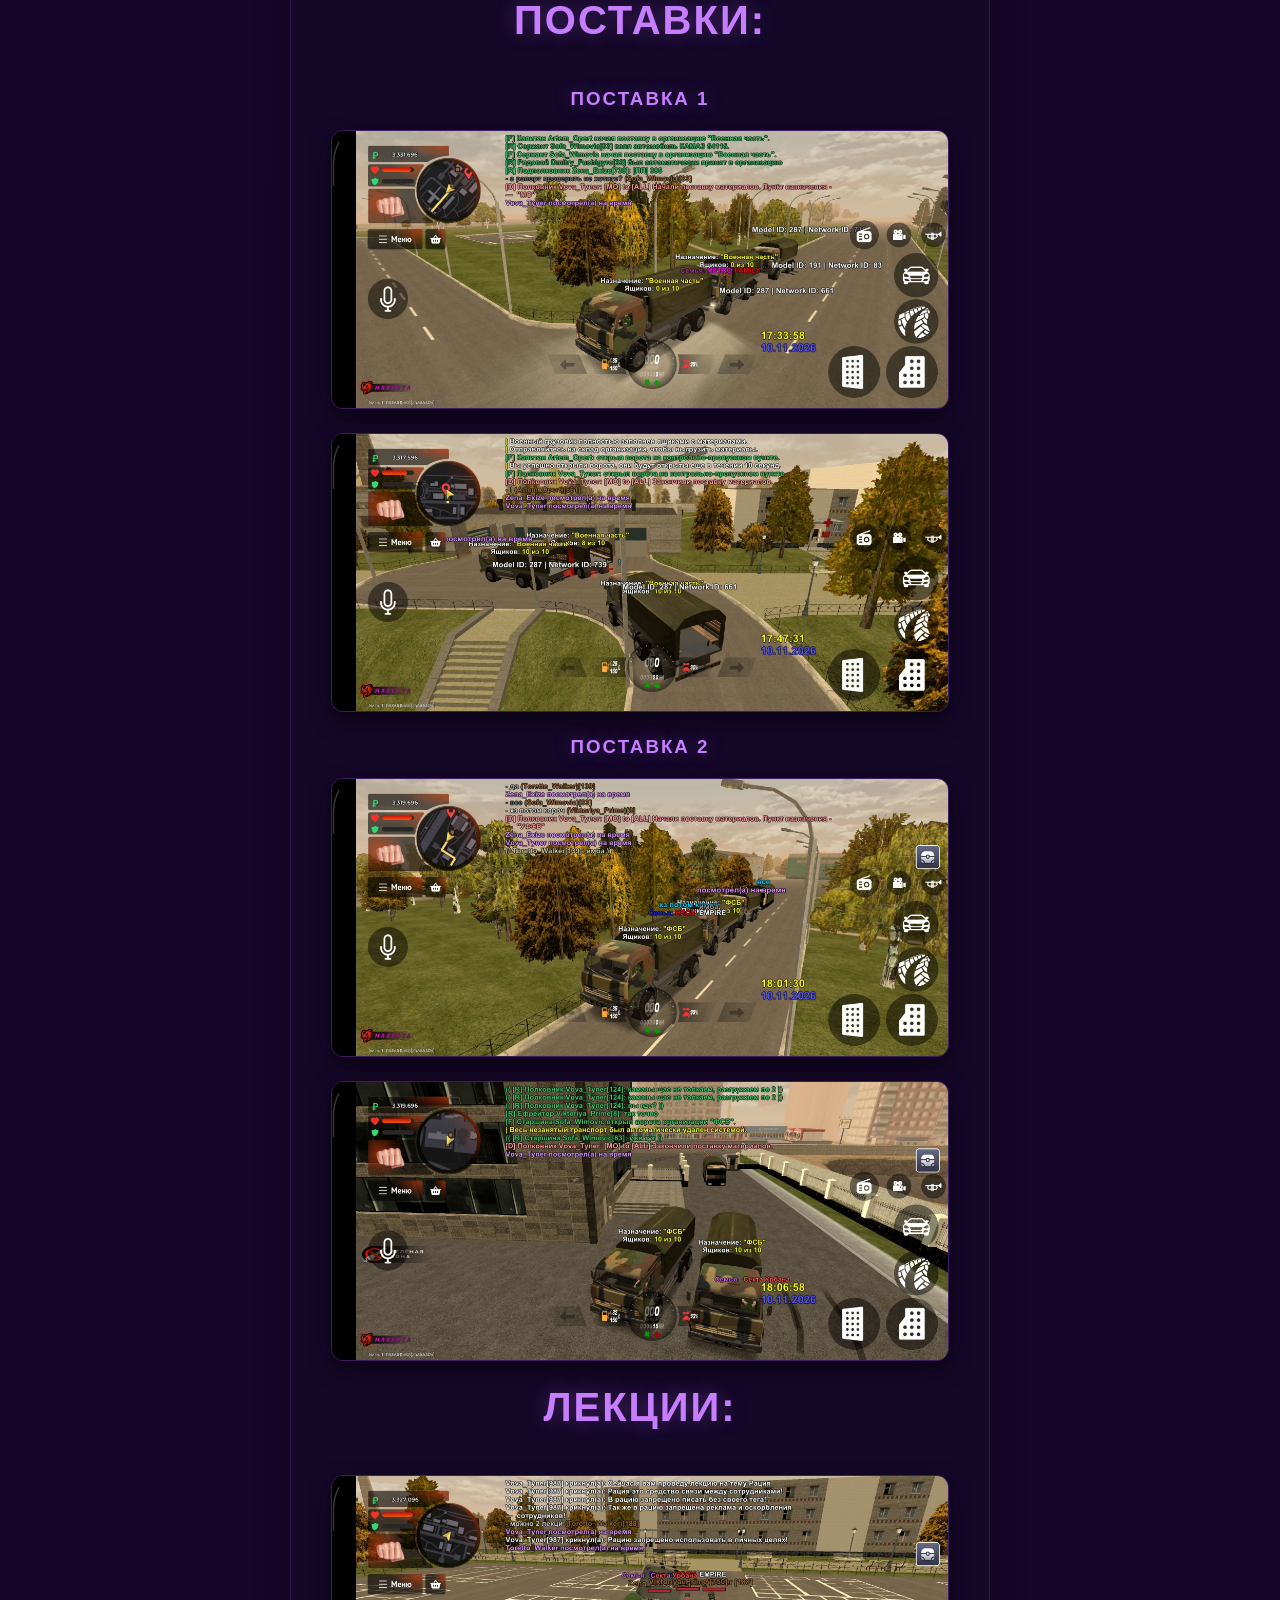
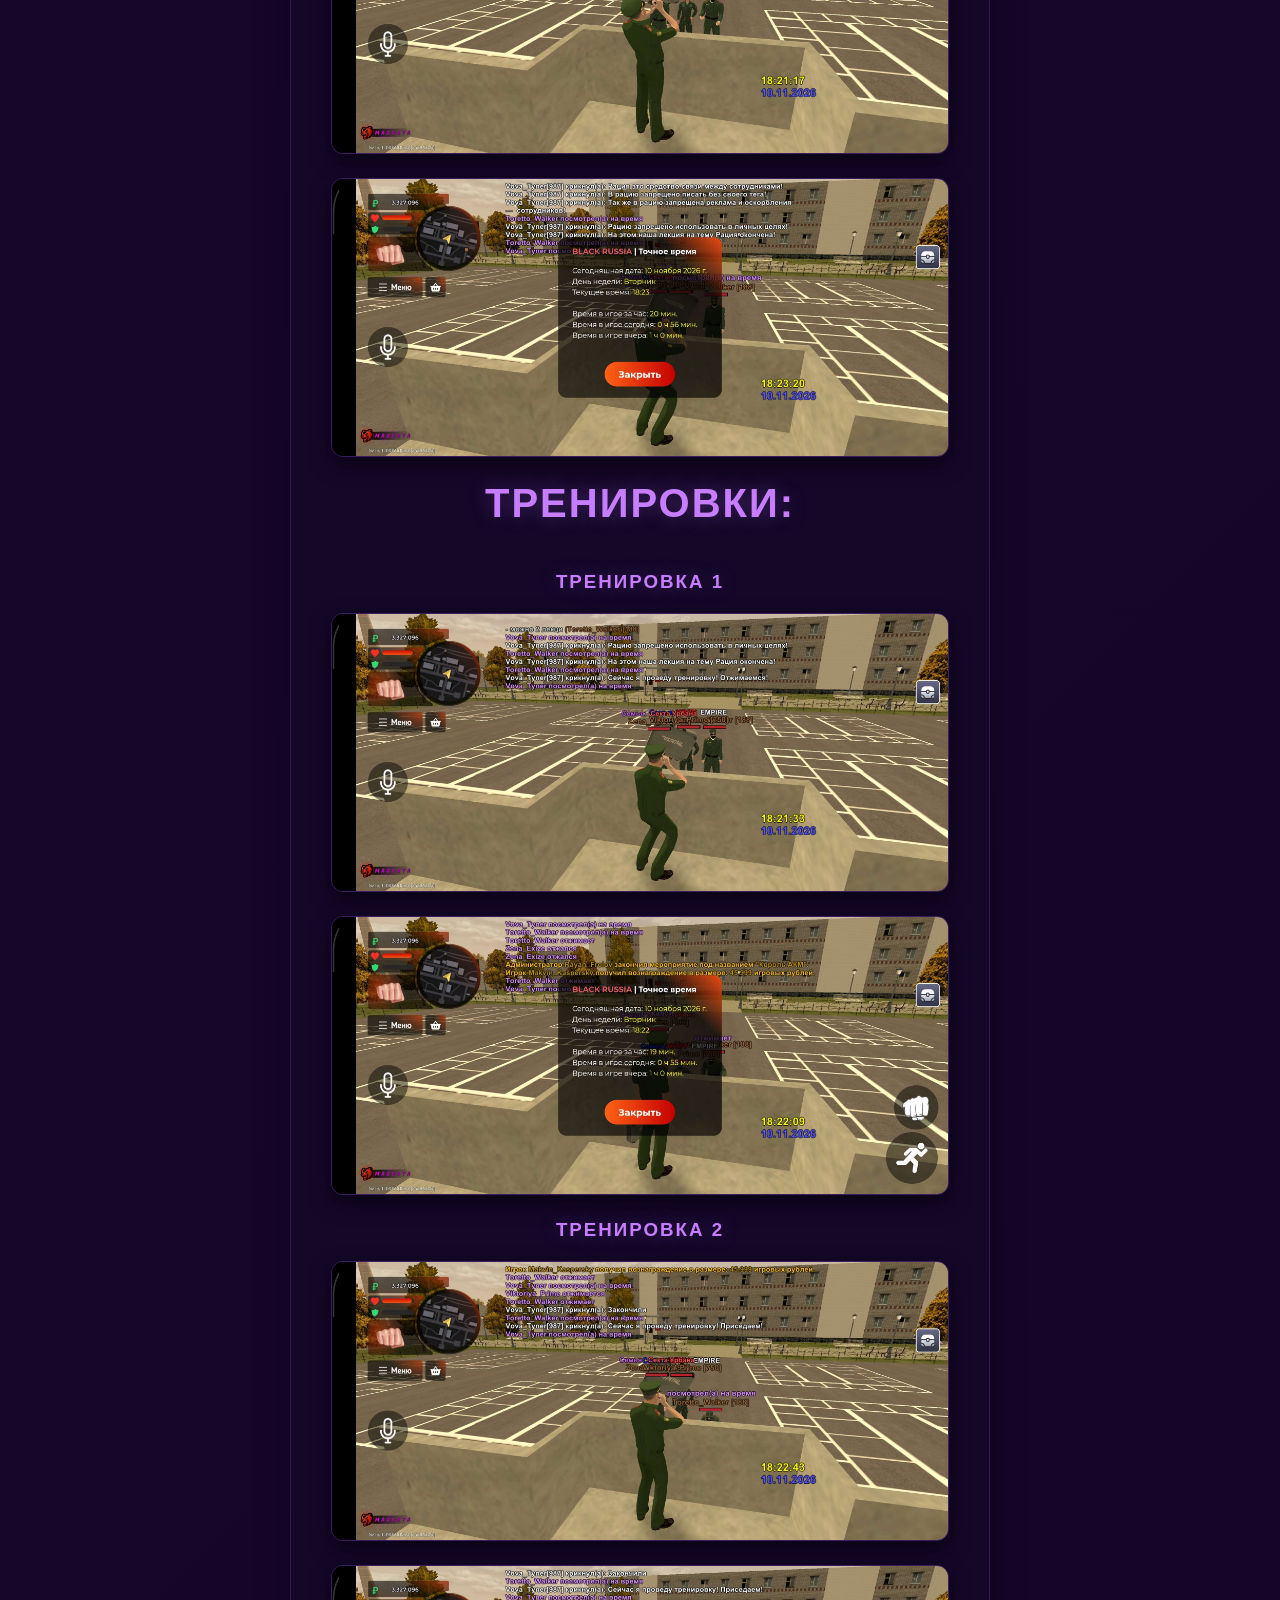
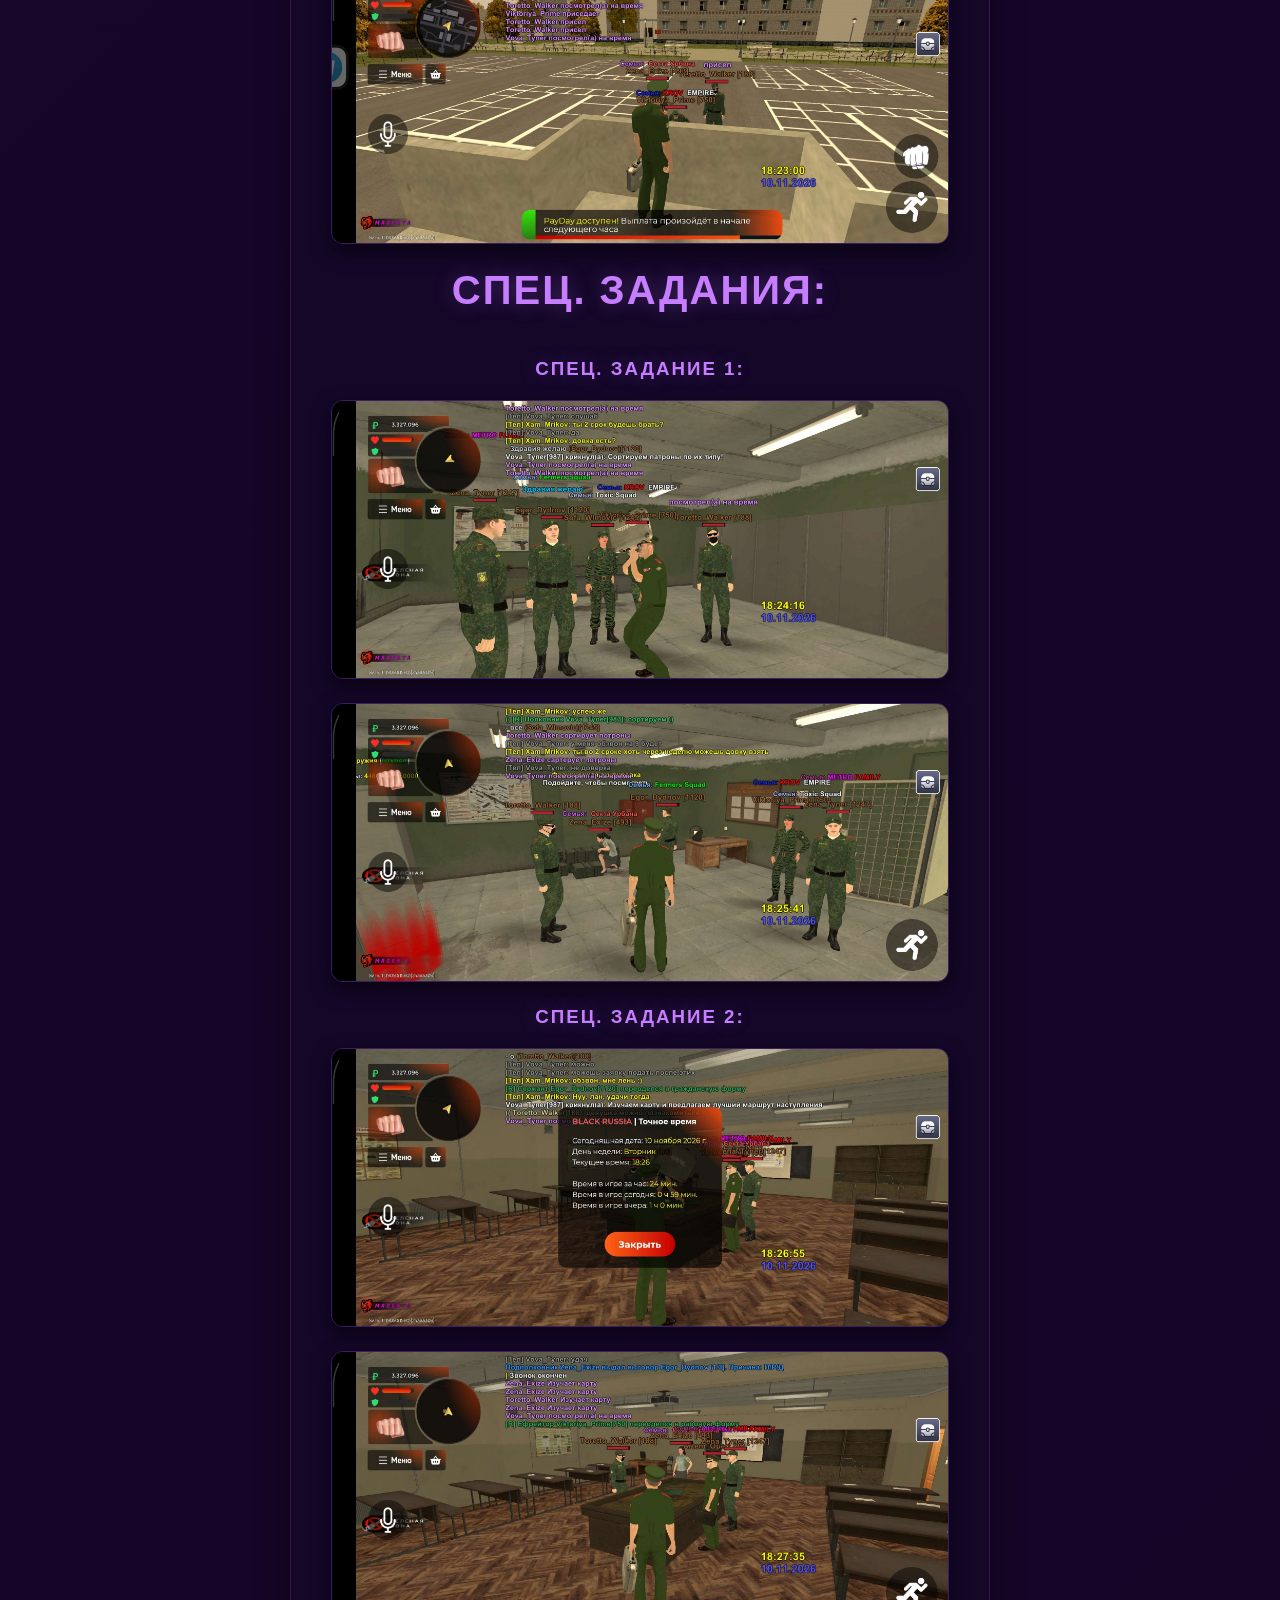
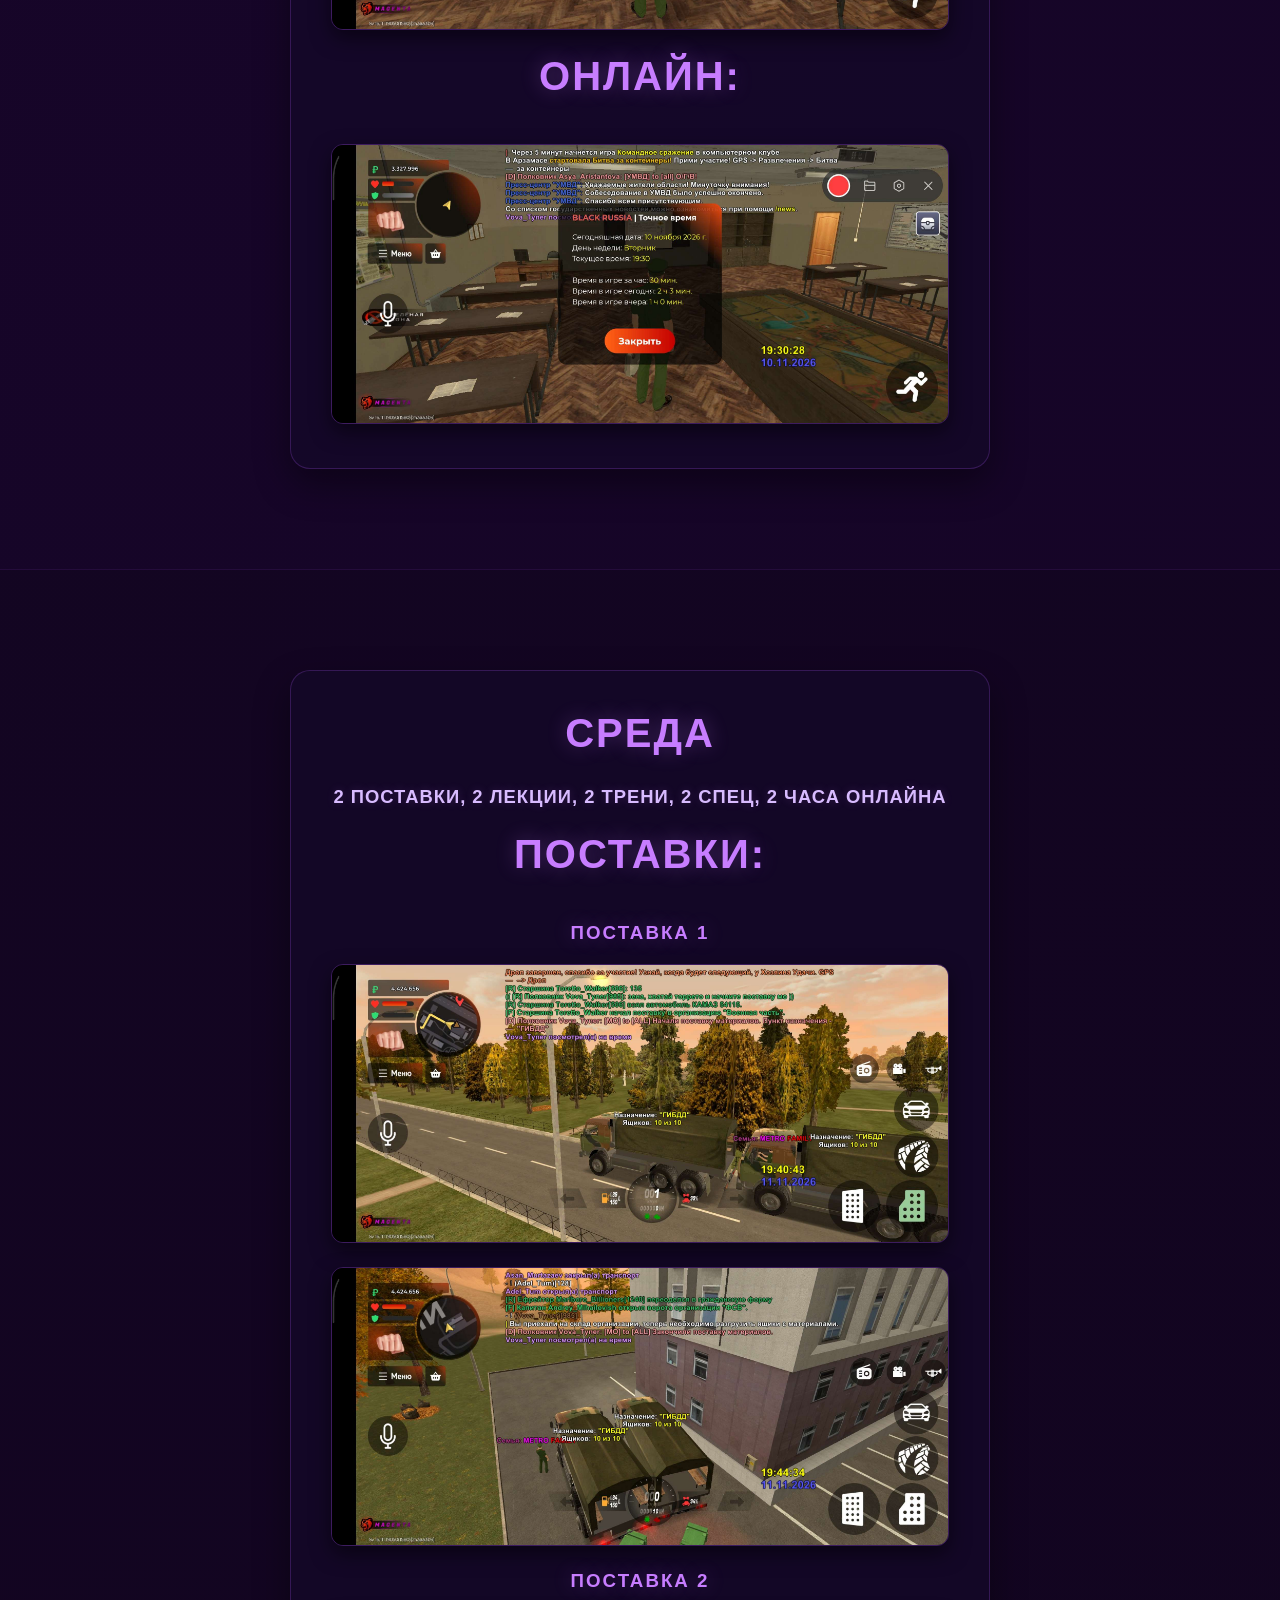
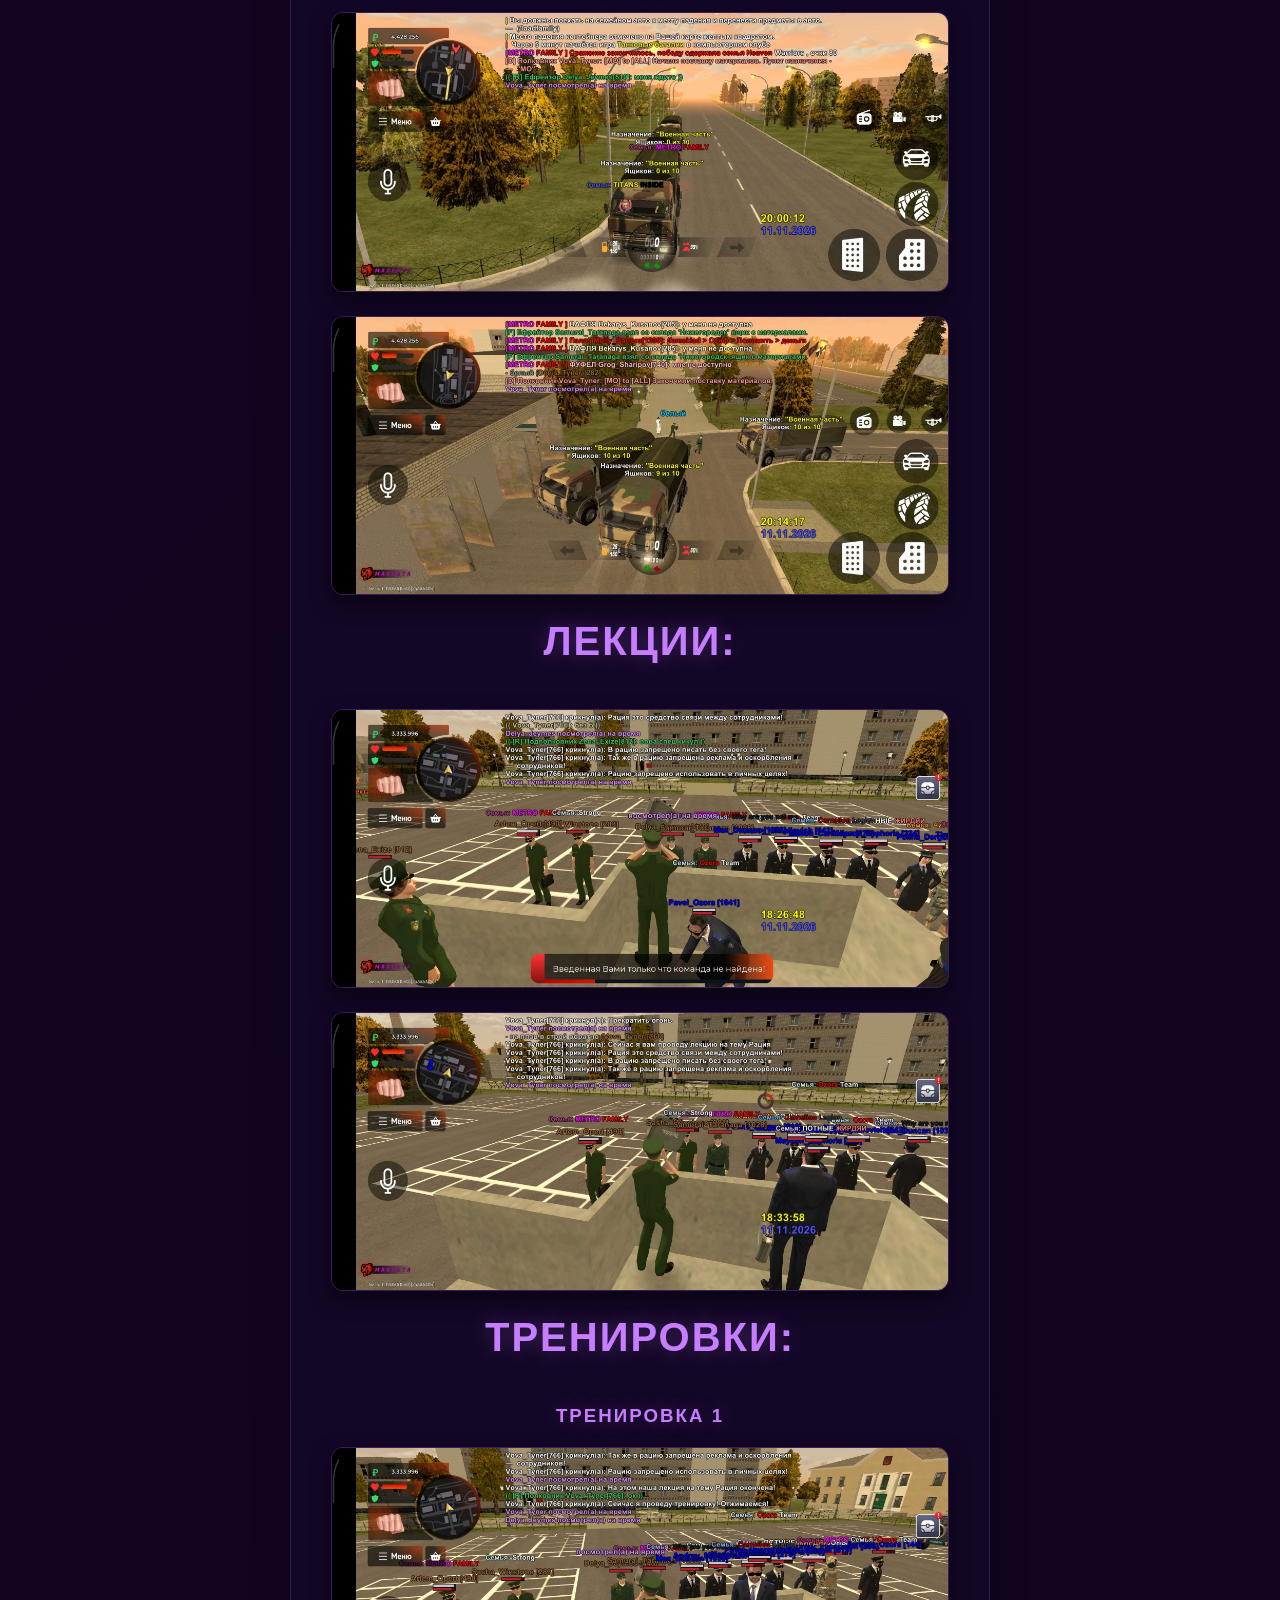
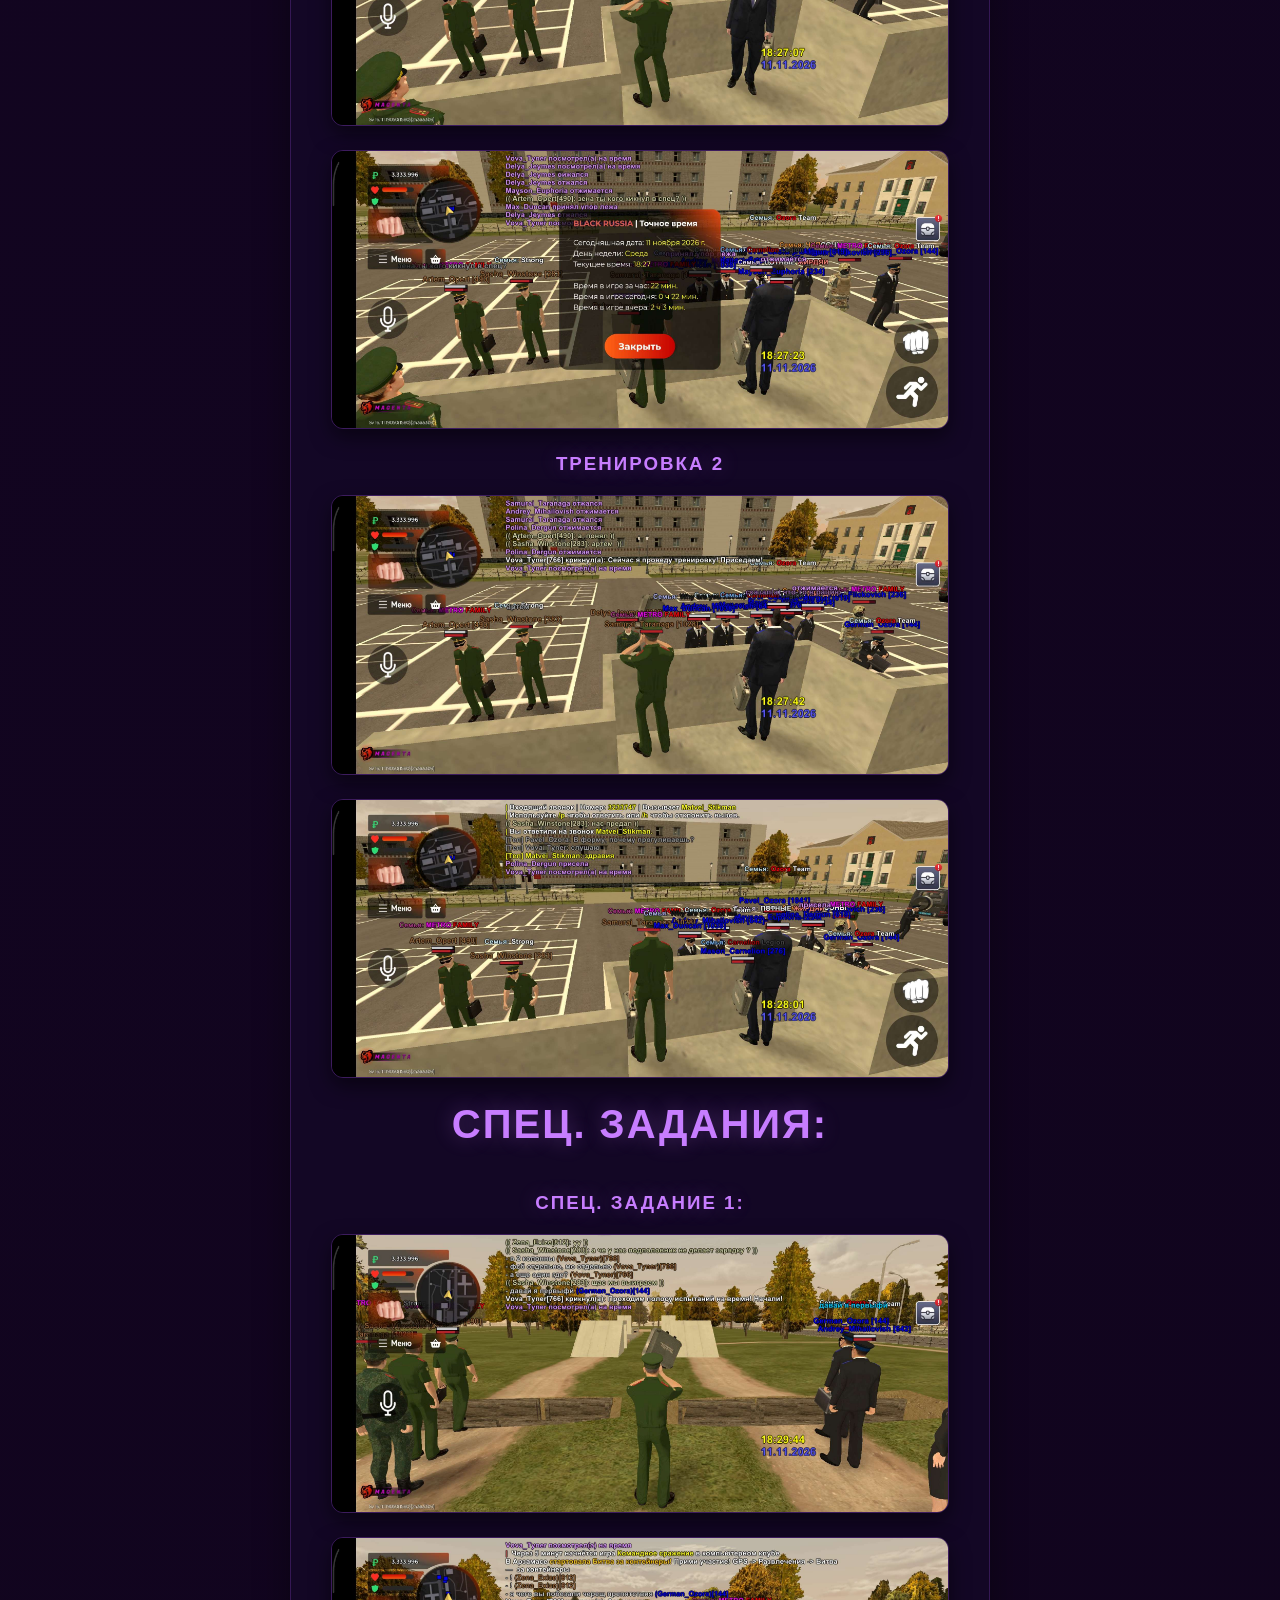
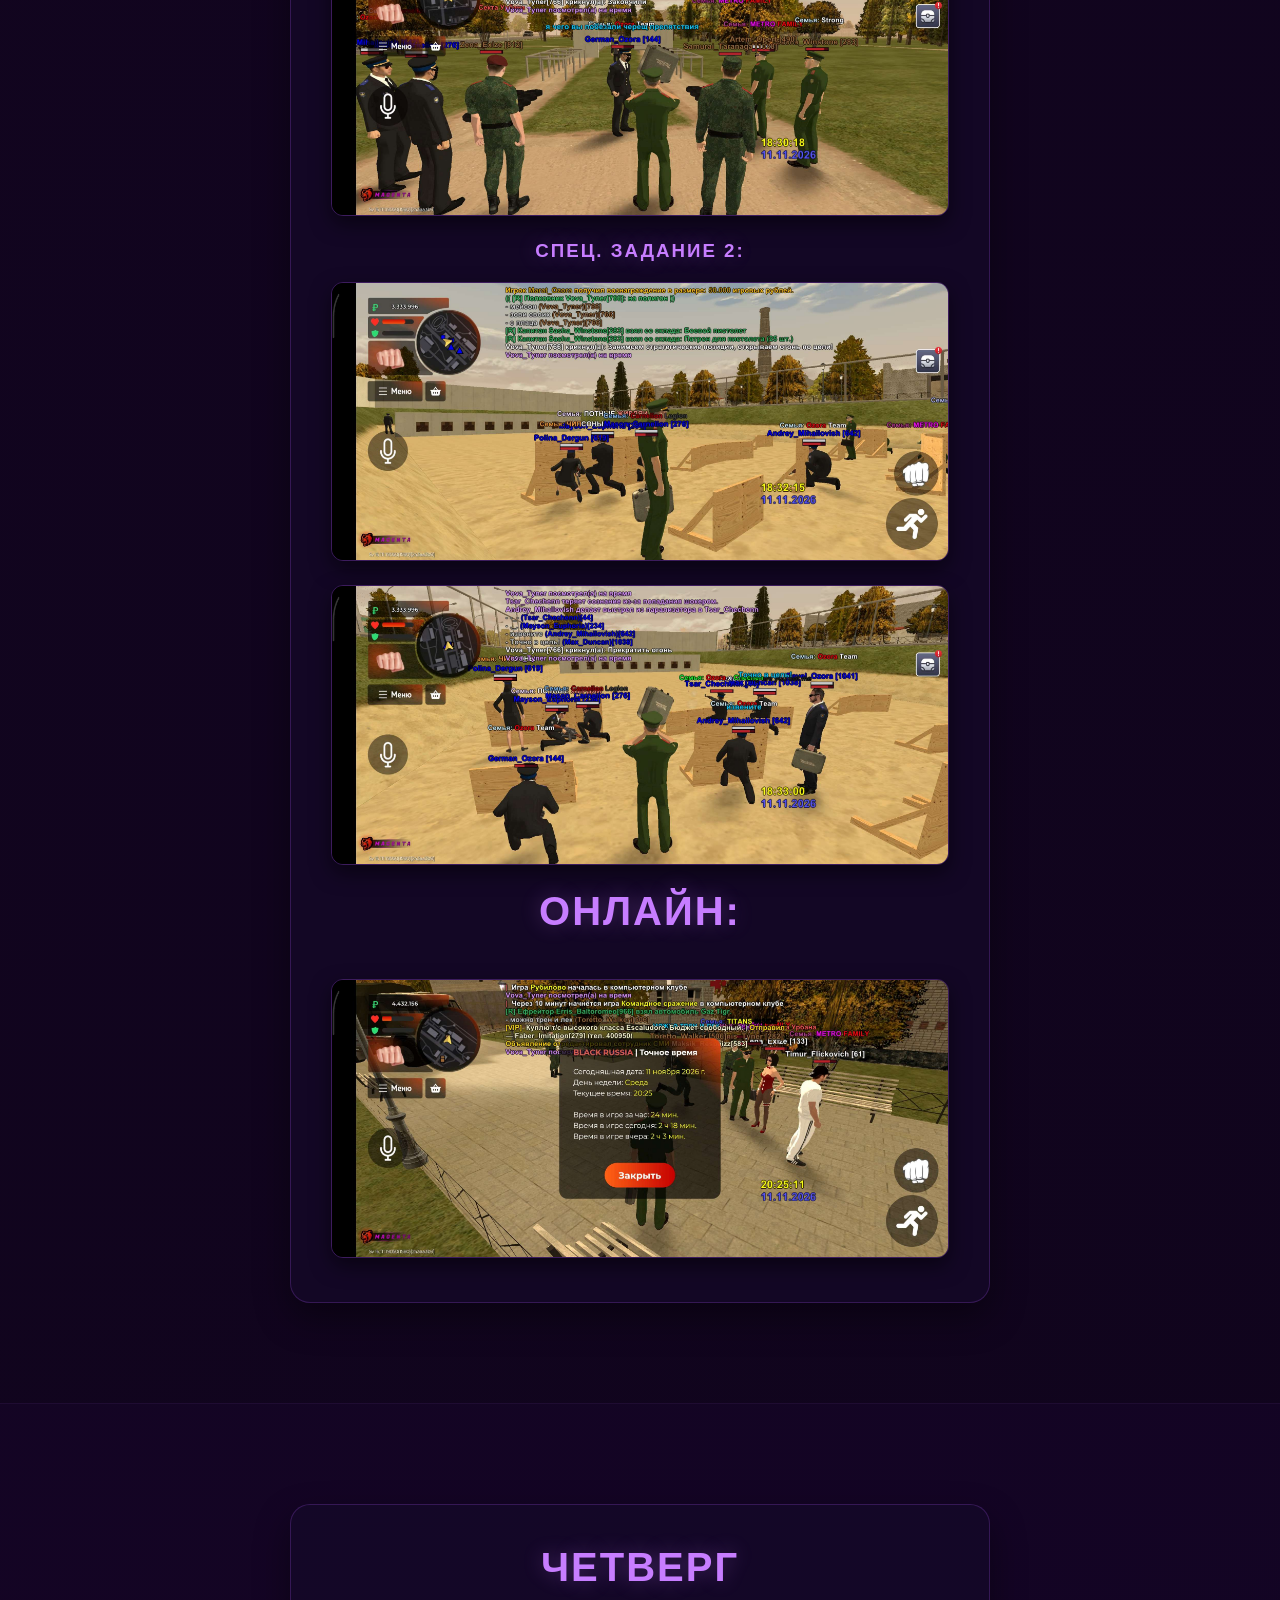
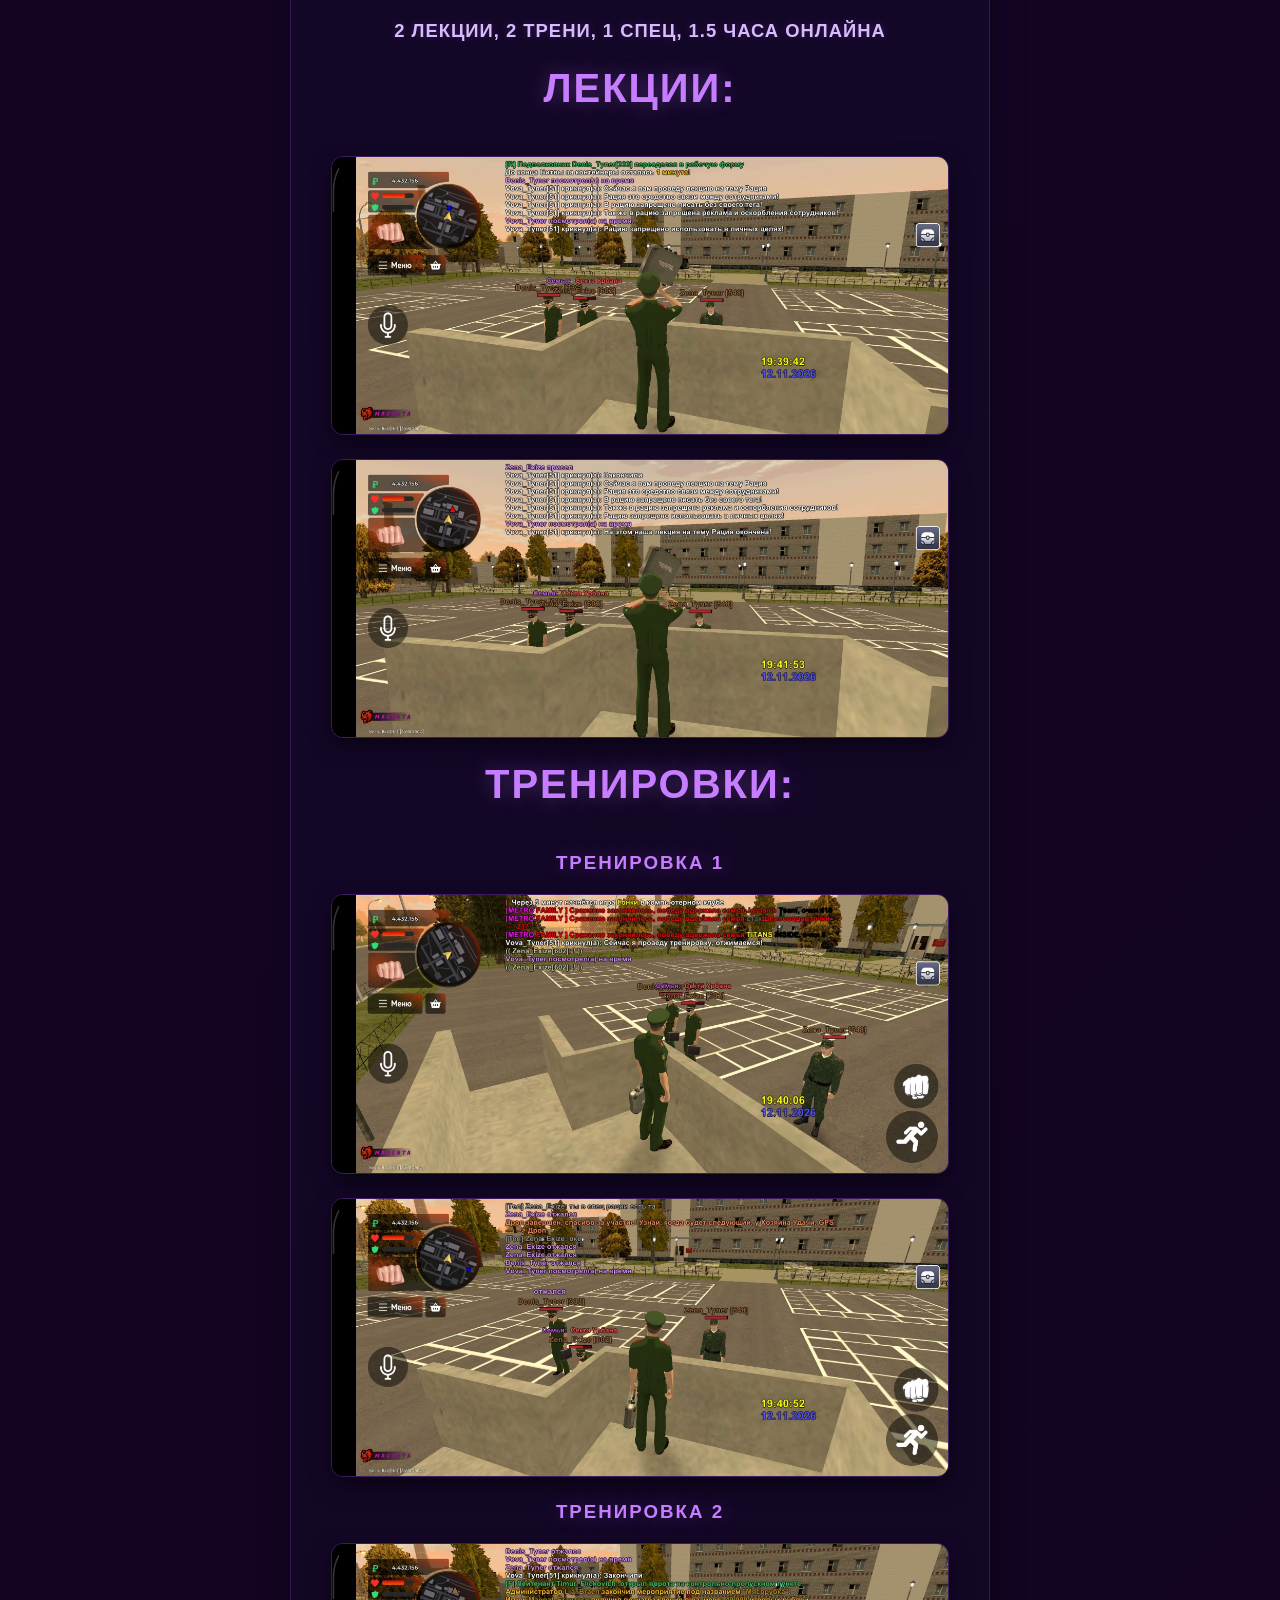
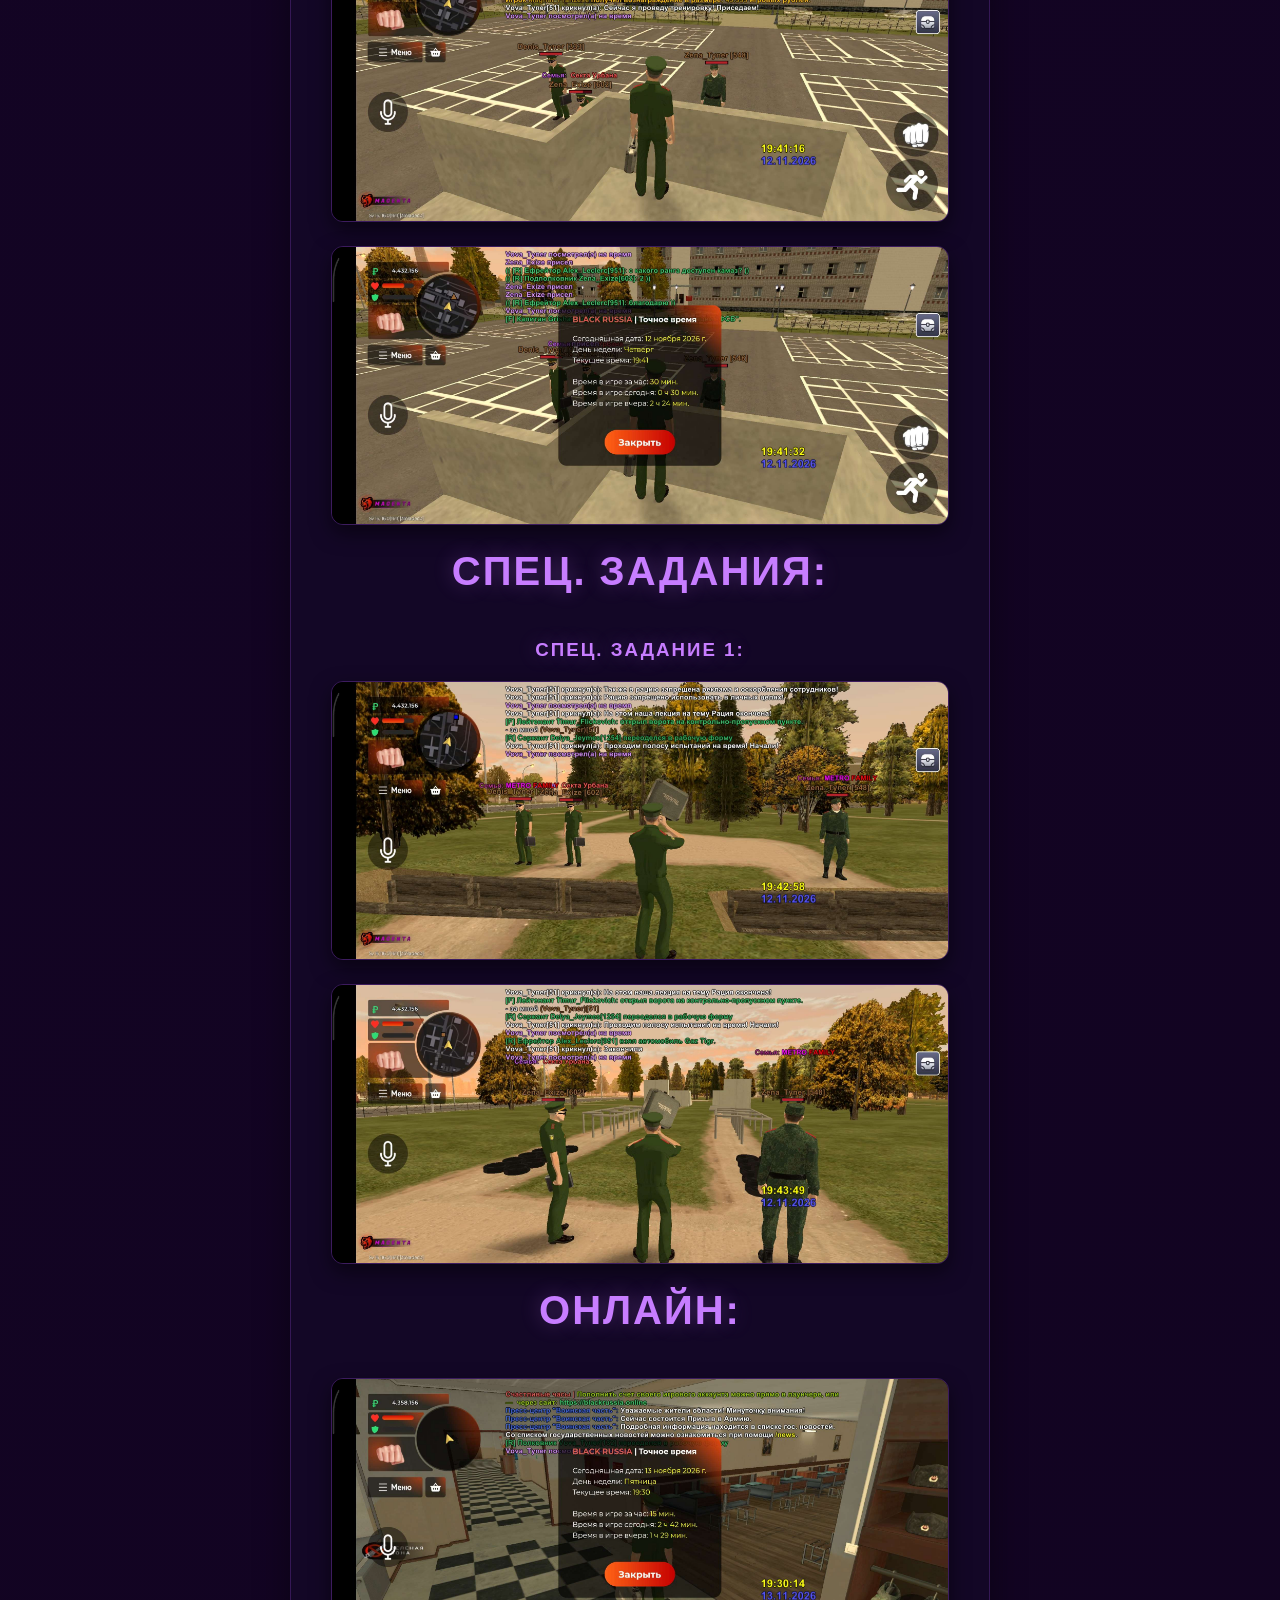
==== commit 580331e9: "15.11.26 & week" ====
--- a/index.html
+++ b/index.html
@@ -24,7 +24,7 @@
         <div class="hero-content">
             <div class="logo-badge">
                 Vova_Tyner
-                02.11.26 - 08.11.26
+                09.11.26 - 15.11.26
             </div>
             <h1>Норма</h1>
             <p>Публикация нормативов</p>
@@ -40,392 +40,370 @@
         <section id="monday" class="day-section">
             <div class="content-box">
                 <h2>Понедельник</h2>
-                <p class="norm-label">4 поставки, 2 часа онлайна</p>
+                <p class="norm-label">Нету</p>
+                        <div class="image-gallery">
+                            
+                        </div>
+            </div>
+        </section>
+
+        <section id="tuesday" class="day-section">
+            <div class="content-box">
+                <h2>Вторник</h2>
+               <p class="norm-label">2 поставки, 2 лекции, 2 трени, 2 спец. задания, 2 часа онлайна</p>
                         <div class="image-gallery">
                             <h2>Поставки: </h2>
                             <h3>Поставка 1</h3>
-                            <a href="images/monday/postavka1_start.jpg" target="_blank">
-                                <img src="images/monday/postavka1_start.jpg" alt="Поставка 1 начало">
-                            </a>
-                            <a href="images/monday/postavka1_end.jpg" target="_blank">
-                                <img src="images/monday/postavka1_end.jpg" alt="Поставка 1 конец">
+                            <a href="imagesDay/tuesday/postavka1_start.jpg" target="_blank">
+                                <img src="imagesDay/tuesday/postavka1_start.jpg" alt="Поставка 1 начало">
+                            </a>
+                            <a href="imagesDay/tuesday/postavka1_end.jpg" target="_blank">
+                                <img src="imagesDay/tuesday/postavka1_end.jpg" alt="Поставка 1 конец">
                             </a>
                             <h3>Поставка 2</h3>
-                            <a href="images/monday/postavka2_start.jpg" target="_blank">
-                                <img src="images/monday/postavka2_start.jpg" alt="Поставка 2 начало">
-                            </a>
-                            <a href="images/monday/postavka2_end.jpg" target="_blank">
-                                <img src="images/monday/postavka2_end.jpg" alt="Поставка 2 конец">
-                            </a>
-                            <h3>Поставка 3</h3>
-                            <a href="images/monday/postavka3_start.jpg" target="_blank">
-                                <img src="images/monday/postavka3_start.jpg" alt="Поставка 3 начало">
-                            </a>
-                            <a href="images/monday/postavka3_end.jpg" target="_blank">
-                                <img src="images/monday/postavka3_end.jpg" alt="Поставка 3 конец">
-                            </a>
-                            <h3>Поставка 4</h3>
-                            <a href="images/monday/postavka4_start.jpg" target="_blank">
-                                <img src="images/monday/postavka4_start.jpg" alt="Поставка 4 начало">
-                            </a>
-                            <a href="images/monday/postavka4_end.jpg" target="_blank">
-                                <img src="images/monday/postavka4_end.jpg" alt="Поставка 4 конец">
-                            </a>
-
-                            <h2>онлайн: </h2>
-                            <a href="images/monday/online.jpg" target="_blank">
-                                <img src="images/monday/online.jpg" alt="онлайн">
-                            </a>
-                        </div>
-            </div>
-        </section>
-
-        <section id="tuesday" class="day-section">
-            <div class="content-box">
-                <h2>Вторник</h2>
-                <p class="norm-label">2 поставки, 2 лекции, 2 трени, 1 спец. задания, собес, 2 часа онлайна</p>
+                            <a href="imagesDay/tuesday/postavka2_start.jpg" target="_blank">
+                                <img src="imagesDay/tuesday/postavka2_start.jpg" alt="Поставка 2 начало">
+                            </a>
+                            <a href="imagesDay/tuesday/postavka2_end.jpg" target="_blank">
+                                <img src="imagesDay/tuesday/postavka2_end.jpg" alt="Поставка 2 конец">
+                            </a>
+
+                            <h2>Лекции: </h2>
+                            <a href="imagesDay/tuesday/lekcia.jpg" target="_blank">
+                                <img src="imagesDay/tuesday/lekcia.jpg" alt="Лекция 1">
+                            </a>
+                            <a href="imagesDay/tuesday/lekcia2.jpg" target="_blank">
+                                <img src="imagesDay/tuesday/lekcia2.jpg" alt="Лекция 2">
+                            </a>
+
+                            <h2>Тренировки: </h2>
+                            <h3>Тренировка 1</h3>
+                            <a href="imagesDay/tuesday/trenya1_start.jpg" target="_blank">
+                                <img src="imagesDay/tuesday/trenya1_start.jpg" alt="Тренировка">
+                            </a>
+                            <a href="imagesDay/tuesday/trenya1_end.jpg" target="_blank">
+                                <img src="imagesDay/tuesday/trenya1_end.jpg" alt="Тренировка">
+                            </a>
+                            <h3>Тренировка 2</h3>
+                            <a href="imagesDay/tuesday/trenya2_start.jpg" target="_blank">
+                                <img src="imagesDay/tuesday/trenya2_start.jpg" alt="Тренировка">
+                            </a>
+                            <a href="imagesDay/tuesday/trenya2_end.jpg" target="_blank">
+                                <img src="imagesDay/tuesday/trenya2_end.jpg" alt="Тренировка">
+                            </a>
+
+                            <h2>Спец. задания: </h2>
+                            <h3>Спец. Задание 1: </h3>
+                            <a href="imagesDay/tuesday/spec1_start.jpg" target="_blank">
+                                <img src="imagesDay/tuesday/spec1_start.jpg" alt="спец">
+                            </a>
+                            <a href="imagesDay/tuesday/spec1_end.jpg" target="_blank">
+                                <img src="imagesDay/tuesday/spec1_end.jpg" alt="спец">
+                            </a>
+                            <h3>Спец. Задание 2: </h3>
+                            <a href="imagesDay/tuesday/spec2_start.jpg" target="_blank">
+                                <img src="imagesDay/tuesday/spec2_start.jpg" alt="спец">
+                            </a>
+                            <a href="imagesDay/tuesday/spec2_end.jpg" target="_blank">
+                                <img src="imagesDay/tuesday/spec2_end.jpg" alt="спец">
+                            </a>
+
+                            <h2>онлайн: </h2>
+                            <a href="imagesDay/tuesday/online.jpg" target="_blank">
+                                <img src="imagesDay/tuesday/online.jpg" alt="Онлайн">
+                            </a>
+                        </div>
+            </div>
+        </section>
+
+        <section id="wednesday" class="day-section">
+            <div class="content-box">
+                <h2>Среда</h2>
+                <p class="norm-label">2 поставки, 2 лекции, 2 трени, 2 спец, 2 часа онлайна</p>
                         <div class="image-gallery">
                             <h2>Поставки: </h2>
                             <h3>Поставка 1</h3>
-                            <a href="images/tuesday/postavka1_start.jpg" target="_blank">
-                                <img src="images/tuesday/postavka1_start.jpg" alt="Поставка 1 начало">
-                            </a>
-                            <a href="images/tuesday/postavka1_end.jpg" target="_blank">
-                                <img src="images/tuesday/postavka1_end.jpg" alt="Поставка 1 конец">
+                            <a href="imagesDay/wednesday/postavka1_start.jpg" target="_blank">
+                                <img src="imagesDay/wednesday/postavka1_start.jpg" alt="Поставка 1 начало">
+                            </a>
+                            <a href="imagesDay/wednesday/postavka1_end.jpg" target="_blank">
+                                <img src="imagesDay/wednesday/postavka1_end.jpg" alt="Поставка 1 конец">
                             </a>
                             <h3>Поставка 2</h3>
-                            <a href="images/tuesday/postavka2_start.jpg" target="_blank">
-                                <img src="images/tuesday/postavka2_start.jpg" alt="Поставка 2 начало">
-                            </a>
-                            <a href="images/tuesday/postavka2_end.jpg" target="_blank">
-                                <img src="images/tuesday/postavka2_end.jpg" alt="Поставка 2 конец">
-                            </a>
-                            
+                            <a href="imagesDay/wednesday/postavka2_start.jpg" target="_blank">
+                                <img src="imagesDay/wednesday/postavka2_start.jpg" alt="Поставка 2 начало">
+                            </a>
+                            <a href="imagesDay/wednesday/postavka2_end.jpg" target="_blank">
+                                <img src="imagesDay/wednesday/postavka2_end.jpg" alt="Поставка 2 конец">
+                            </a>
+
                             <h2>Лекции: </h2>
-                            <a href="images/tuesday/lekcia.jpg" target="_blank">
-                                <img src="images/tuesday/lekcia.jpg" alt="Лекция 1">
-                            </a>
-                            <a href="images/tuesday/lekcia2.jpg" target="_blank">
-                                <img src="images/tuesday/lekcia2.jpg" alt="Лекция 2">
+                            <a href="imagesDay/wednesday/lekcia.jpg" target="_blank">
+                                <img src="imagesDay/wednesday/lekcia.jpg" alt="Лекция 1">
+                            </a>
+                            <a href="imagesDay/wednesday/lekcia2.jpg" target="_blank">
+                                <img src="imagesDay/wednesday/lekcia2.jpg" alt="Лекция 2">
                             </a>
 
                             <h2>Тренировки: </h2>
                             <h3>Тренировка 1</h3>
-                            <a href="images/tuesday/trenya1_start.jpg" target="_blank">
-                                <img src="images/tuesday/trenya1_start.jpg" alt="Тренировка">
-                            </a>
-                            <a href="images/tuesday/trenya1_end.jpg" target="_blank">
-                                <img src="images/tuesday/trenya1_end.jpg" alt="Тренировка">
+                            <a href="imagesDay/wednesday/trenya1_start.jpg" target="_blank">
+                                <img src="imagesDay/wednesday/trenya1_start.jpg" alt="Тренировка">
+                            </a>
+                            <a href="imagesDay/wednesday/trenya1_end.jpg" target="_blank">
+                                <img src="imagesDay/wednesday/trenya1_end.jpg" alt="Тренировка">
                             </a>
                             <h3>Тренировка 2</h3>
-                            <a href="images/tuesday/trenya2_start.jpg" target="_blank">
-                                <img src="images/tuesday/trenya2_start.jpg" alt="Тренировка">
-                            </a>
-                            <a href="images/tuesday/trenya2_end.jpg" target="_blank">
-                                <img src="images/tuesday/trenya2_end.jpg" alt="Тренировка">
+                            <a href="imagesDay/wednesday/trenya2_start.jpg" target="_blank">
+                                <img src="imagesDay/wednesday/trenya2_start.jpg" alt="Тренировка">
+                            </a>
+                            <a href="imagesDay/wednesday/trenya2_end.jpg" target="_blank">
+                                <img src="imagesDay/wednesday/trenya2_end.jpg" alt="Тренировка">
                             </a>
 
                             <h2>Спец. задания: </h2>
-                            <h3>Спец. Задание 1</h3>
-                            <a href="images/tuesday/spec_start.jpg" target="_blank">
-                                <img src="images/tuesday/spec_start.jpg" alt="спец">
-                            </a>
-                            <a href="images/tuesday/spec_end.jpg" target="_blank">
-                                <img src="images/tuesday/spec_end.jpg" alt="спец">
-                            </a>
-
-                            <h2>Собес: </h2>
-                            <a href="images/tuesday/sobes_start.jpg" target="_blank">
-                                <img src="images/tuesday/sobes_start.jpg" alt="Собес">
-                            </a>
-                            <a href="images/tuesday/sobes_end.jpg" target="_blank">
-                                <img src="images/tuesday/sobes_end.jpg" alt="Собес">
-                            </a>
-                            
-                            <h2>онлайн: </h2>
-                            <a href="images/tuesday/online.jpg" target="_blank">
-                                <img src="images/tuesday/online.jpg" alt="Онлайн">
-                            </a>
-                        </div>
-            </div>
-        </section>
-
-        <section id="wednesday" class="day-section">
-            <div class="content-box">
-                <h2>Среда</h2>
-                <p class="norm-label">3 поставки, 2 лекции, 2 тренировки, 2 спец. задания, 3 часа онлайна</p>
+                            <h3>Спец. Задание 1: </h3>
+                            <a href="imagesDay/wednesday/spec1_start.jpg" target="_blank">
+                                <img src="imagesDay/wednesday/spec1_start.jpg" alt="спец">
+                            </a>
+                            <a href="imagesDay/wednesday/spec1_end.jpg" target="_blank">
+                                <img src="imagesDay/wednesday/spec1_end.jpg" alt="спец">
+                            </a>
+                            <h3>Спец. Задание 2: </h3>
+                            <a href="imagesDay/wednesday/spec2_start.jpg" target="_blank">
+                                <img src="imagesDay/wednesday/spec2_start.jpg" alt="спец">
+                            </a>
+                            <a href="imagesDay/wednesday/spec2_end.jpg" target="_blank">
+                                <img src="imagesDay/wednesday/spec2_end.jpg" alt="спец">
+                            </a>
+
+                            <h2>онлайн: </h2>
+                            <a href="imagesDay/wednesday/online.jpg" target="_blank">
+                                <img src="imagesDay/wednesday/online.jpg" alt="Онлайн">
+                            </a>
+                        </div>
+            </div>
+        </section>
+
+        <section id="thursday" class="day-section">
+            <div class="content-box">
+                <h2>Четверг</h2>
+                <p class="norm-label">2 лекции, 2 трени, 1 спец, 1.5 часа онлайна</p>
+                        <div class="image-gallery">
+                            <h2>Лекции: </h2>
+                            <a href="imagesDay/thursday/lekcia.jpg" target="_blank">
+                                <img src="imagesDay/thursday/lekcia.jpg" alt="Лекция 1">
+                            </a>
+                            <a href="imagesDay/thursday/lekcia2.jpg" target="_blank">
+                                <img src="imagesDay/thursday/lekcia2.jpg" alt="Лекция 2">
+                            </a>
+
+                            <h2>Тренировки: </h2>
+                            <h3>Тренировка 1</h3>
+                            <a href="imagesDay/thursday/trenya1_start.jpg" target="_blank">
+                                <img src="imagesDay/thursday/trenya1_start.jpg" alt="Тренировка">
+                            </a>
+                            <a href="imagesDay/thursday/trenya1_end.jpg" target="_blank">
+                                <img src="imagesDay/thursday/trenya1_end.jpg" alt="Тренировка">
+                            </a>
+                            <h3>Тренировка 2</h3>
+                            <a href="imagesDay/thursday/trenya2_start.jpg" target="_blank">
+                                <img src="imagesDay/thursday/trenya2_start.jpg" alt="Тренировка">
+                            </a>
+                            <a href="imagesDay/thursday/trenya2_end.jpg" target="_blank">
+                                <img src="imagesDay/thursday/trenya2_end.jpg" alt="Тренировка">
+                            </a>
+
+                            <h2>Спец. задания: </h2>
+                            <h3>Спец. Задание 1: </h3>
+                            <a href="imagesDay/thursday/spec1_start.jpg" target="_blank">
+                                <img src="imagesDay/thursday/spec1_start.jpg" alt="спец">
+                            </a>
+                            <a href="imagesDay/thursday/spec1_end.jpg" target="_blank">
+                                <img src="imagesDay/thursday/spec1_end.jpg" alt="спец">
+                            </a>
+
+                            <h2>онлайн: </h2>
+                            <a href="imagesDay/thursday/online.jpg" target="_blank">
+                                <img src="imagesDay/thursday/online.jpg" alt="Онлайн">
+                            </a>
+                        </div>
+            </div>
+        </section>
+
+        <section id="friday" class="day-section">
+            <div class="content-box">
+                <h2>Пятница</h2>
+                <p class="norm-label">лекция, 2 трени, 3 поставки, 2 часа онлайна</p>
                         <div class="image-gallery">
                             <h2>Поставки: </h2>
                             <h3>Поставка 1</h3>
-                            <a href="images/wednesday/postavka1_start.jpg" target="_blank">
-                                <img src="images/wednesday/postavka1_start.jpg" alt="Поставка 1 начало">
-                            </a>
-                            <a href="images/wednesday/postavka1_end.jpg" target="_blank">
-                                <img src="images/wednesday/postavka1_end.jpg" alt="Поставка 1 конец">
+                            <a href="imagesDay/friday/postavka1_start.jpg" target="_blank">
+                                <img src="imagesDay/friday/postavka1_start.jpg" alt="Поставка 1 начало">
+                            </a>
+                            <a href="imagesDay/friday/postavka1_end.jpg" target="_blank">
+                                <img src="imagesDay/friday/postavka1_end.jpg" alt="Поставка 1 конец">
                             </a>
                             <h3>Поставка 2</h3>
-                            <a href="images/wednesday/postavka2_start.jpg" target="_blank">
-                                <img src="images/wednesday/postavka2_start.jpg" alt="Поставка 2 начало">
-                            </a>
-                            <a href="images/wednesday/postavka2_end.jpg" target="_blank">
-                                <img src="images/wednesday/postavka2_end.jpg" alt="Поставка 2 конец">
+                            <a href="imagesDay/friday/postavka2_start.jpg" target="_blank">
+                                <img src="imagesDay/friday/postavka2_start.jpg" alt="Поставка 2 начало">
+                            </a>
+                            <a href="imagesDay/friday/postavka2_end.jpg" target="_blank">
+                                <img src="imagesDay/friday/postavka2_end.jpg" alt="Поставка 2 конец">
                             </a>
                             <h3>Поставка 3</h3>
-                            <a href="images/wednesday/postavka3_start.jpg" target="_blank">
-                                <img src="images/wednesday/postavka3_start.jpg" alt="Поставка 3 начало">
-                            </a>
-                            <a href="images/wednesday/postavka3_end.jpg" target="_blank">
-                                <img src="images/wednesday/postavka3_end.jpg" alt="Поставка 3 конец">
+                            <a href="imagesDay/friday/postavka3_start.jpg" target="_blank">
+                                <img src="imagesDay/friday/postavka3_start.jpg" alt="Поставка 3 начало">
+                            </a>
+                            <a href="imagesDay/friday/postavka3_end.jpg" target="_blank">
+                                <img src="imagesDay/friday/postavka3_end.jpg" alt="Поставка 3 конец">
                             </a>
 
                             <h2>Лекции: </h2>
-                            <a href="images/wednesday/lekcia.jpg" target="_blank">
-                                <img src="images/wednesday/lekcia.jpg" alt="Лекция 1">
-                            </a>
-                            <a href="images/wednesday/lekcia2.jpg" target="_blank">
-                                <img src="images/wednesday/lekcia2.jpg" alt="Лекция 2">
+                            <a href="imagesDay/friday/lekcia.jpg" target="_blank">
+                                <img src="imagesDay/friday/lekcia.jpg" alt="Лекция 1">
                             </a>
 
                             <h2>Тренировки: </h2>
                             <h3>Тренировка 1</h3>
-                            <a href="images/wednesday/trenya1_start.jpg" target="_blank">
-                                <img src="images/wednesday/trenya1_start.jpg" alt="Тренировка">
-                            </a>
-                            <a href="images/wednesday/trenya1_end.jpg" target="_blank">
-                                <img src="images/wednesday/trenya1_end.jpg" alt="Тренировка">
+                            <a href="imagesDay/friday/trenya1_start.jpg" target="_blank">
+                                <img src="imagesDay/friday/trenya1_start.jpg" alt="Тренировка">
+                            </a>
+                            <a href="imagesDay/friday/trenya1_end.jpg" target="_blank">
+                                <img src="imagesDay/friday/trenya1_end.jpg" alt="Тренировка">
                             </a>
                             <h3>Тренировка 2</h3>
-                            <a href="images/wednesday/trenya2_start.jpg" target="_blank">
-                                <img src="images/wednesday/trenya2_start.jpg" alt="Тренировка">
-                            </a>
-                            <a href="images/wednesday/trenya2_end.jpg" target="_blank">
-                                <img src="images/wednesday/trenya2_end.jpg" alt="Тренировка">
+                            <a href="imagesDay/friday/trenya2_start.jpg" target="_blank">
+                                <img src="imagesDay/friday/trenya2_start.jpg" alt="Тренировка">
+                            </a>
+                            <a href="imagesDay/friday/trenya2_end.jpg" target="_blank">
+                                <img src="imagesDay/friday/trenya2_end.jpg" alt="Тренировка">
+                            </a>
+
+                            <h2>онлайн: </h2>
+                            <a href="imagesDay/friday/online.jpg" target="_blank">
+                                <img src="imagesDay/friday/online.jpg" alt="Онлайн">
+                            </a>
+                        </div>
+            </div>
+        </section>
+
+        <section id="saturday" class="day-section">
+            <div class="content-box">
+                <h2>Суббота</h2>
+<p class="norm-label">2 поставки, 2 лекции, 2 тренировки, 2 спец. задания, 2 часа онлайна</p>
+                        <div class="image-gallery">
+                            <h2>Поставки: </h2>
+                            <h3>Поставка 1</h3>
+                            <a href="imagesDay/saturday/postavka1_start.jpg" target="_blank">
+                                <img src="imagesDay/saturday/postavka1_start.jpg" alt="Поставка 1 начало">
+                            </a>
+                            <a href="imagesDay/saturday/postavka1_end.jpg" target="_blank">
+                                <img src="imagesDay/saturday/postavka1_end.jpg" alt="Поставка 1 конец">
+                            </a>
+                            <h3>Поставка 2</h3>
+                            <a href="imagesDay/saturday/postavka2_start.jpg" target="_blank">
+                                <img src="imagesDay/saturday/postavka2_start.jpg" alt="Поставка 2 начало">
+                            </a>
+                            <a href="imagesDay/saturday/postavka2_end.jpg" target="_blank">
+                                <img src="imagesDay/saturday/postavka2_end.jpg" alt="Поставка 2 конец">
+                            </a>
+
+                            <h2>Лекции: </h2>
+                            <a href="imagesDay/saturday/lekcia.jpg" target="_blank">
+                                <img src="imagesDay/saturday/lekcia.jpg" alt="Лекция 1">
+                            </a>
+                            <a href="imagesDay/saturday/lekcia2.jpg" target="_blank">
+                                <img src="imagesDay/saturday/lekcia2.jpg" alt="Лекция 2">
+                            </a>
+
+                            <h2>Тренировки: </h2>
+                            <h3>Тренировка 1</h3>
+                            <a href="imagesDay/saturday/trenya1_start.jpg" target="_blank">
+                                <img src="imagesDay/saturday/trenya1_start.jpg" alt="Тренировка">
+                            </a>
+                            <a href="imagesDay/saturday/trenya1_end.jpg" target="_blank">
+                                <img src="imagesDay/saturday/trenya1_end.jpg" alt="Тренировка">
+                            </a>
+                            <h3>Тренировка 2</h3>
+                            <a href="imagesDay/saturday/trenya2_start.jpg" target="_blank">
+                                <img src="imagesDay/saturday/trenya2_start.jpg" alt="Тренировка">
+                            </a>
+                            <a href="imagesDay/saturday/trenya2_end.jpg" target="_blank">
+                                <img src="imagesDay/saturday/trenya2_end.jpg" alt="Тренировка">
                             </a>
 
                             <h2>Спец. задания: </h2>
                             <h3>Спец. Задание 1: </h3>
-                            <a href="images/wednesday/spec1_start.jpg" target="_blank">
-                                <img src="images/wednesday/spec1_start.jpg" alt="спец">
-                            </a>
-                            <a href="images/wednesday/spec1_end.jpg" target="_blank">
-                                <img src="images/wednesday/spec1_end.jpg" alt="спец">
+                            <a href="imagesDay/saturday/spec1_start.jpg" target="_blank">
+                                <img src="imagesDay/saturday/spec1_start.jpg" alt="спец">
+                            </a>
+                            <a href="imagesDay/saturday/spec1_end.jpg" target="_blank">
+                                <img src="imagesDay/saturday/spec1_end.jpg" alt="спец">
                             </a>
                             <h3>Спец. Задание 2: </h3>
-                            <a href="images/wednesday/spec2_start.jpg" target="_blank">
-                                <img src="images/wednesday/spec2_start.jpg" alt="спец">
-                            </a>
-                            <a href="images/wednesday/spec2_end.jpg" target="_blank">
-                                <img src="images/wednesday/spec2_end.jpg" alt="спец">
-                            </a>
-
-                            <h2>онлайн: </h2>
-                            <a href="images/wednesday/online.jpg" target="_blank">
-                                <img src="images/wednesday/online.jpg" alt="Онлайн">
-                            </a>
-                        </div>
-            </div>
-        </section>
-
-        <section id="thursday" class="day-section">
-            <div class="content-box">
-                <h2>Четверг</h2>
-                <p class="norm-label">3 поставки, 2 лекции, 2 тренировки, 2 спец. задания, 3 часа онлайна</p>
+                            <a href="imagesDay/saturday/spec2_start.jpg" target="_blank">
+                                <img src="imagesDay/saturday/spec2_start.jpg" alt="спец">
+                            </a>
+                            <a href="imagesDay/saturday/spec2_end.jpg" target="_blank">
+                                <img src="imagesDay/saturday/spec2_end.jpg" alt="спец">
+                            </a>
+
+                            <h2>онлайн: </h2>
+                            <a href="imagesDay/saturday/online.jpg" target="_blank">
+                                <img src="imagesDay/saturday/online.jpg" alt="Онлайн">
+                            </a>
+                        </div>
+            </div>
+        </section>
+
+        <section id="sunday" class="day-section">
+            <div class="content-box">
+                <h2>Воскресенье</h2>
+                        <p class="norm-label">2 поставки, 3 собеса, 4 часа онлайна</p>
                         <div class="image-gallery">
                             <h2>Поставки: </h2>
                             <h3>Поставка 1</h3>
-                            <a href="images/wednesday/postavka1_start.jpg" target="_blank">
-                                <img src="images/wednesday/postavka1_start.jpg" alt="Поставка 1 начало">
-                            </a>
-                            <a href="images/wednesday/postavka1_end.jpg" target="_blank">
-                                <img src="images/wednesday/postavka1_end.jpg" alt="Поставка 1 конец">
+                            <a href="imagesDay/sunday/postavka1_start.jpg" target="_blank">
+                                <img src="imagesDay/sunday/postavka1_start.jpg" alt="Поставка 1 начало">
+                            </a>
+                            <a href="imagesDay/sunday/postavka1_end.jpg" target="_blank">
+                                <img src="imagesDay/sunday/postavka1_end.jpg" alt="Поставка 1 конец">
                             </a>
                             <h3>Поставка 2</h3>
-                            <a href="images/wednesday/postavka2_start.jpg" target="_blank">
-                                <img src="images/wednesday/postavka2_start.jpg" alt="Поставка 2 начало">
-                            </a>
-                            <a href="images/wednesday/postavka2_end.jpg" target="_blank">
-                                <img src="images/wednesday/postavka2_end.jpg" alt="Поставка 2 конец">
-                            </a>
-                            <h3>Поставка 3</h3>
-                            <a href="images/wednesday/postavka3_start.jpg" target="_blank">
-                                <img src="images/wednesday/postavka3_start.jpg" alt="Поставка 3 начало">
-                            </a>
-                            <a href="images/wednesday/postavka3_end.jpg" target="_blank">
-                                <img src="images/wednesday/postavka3_end.jpg" alt="Поставка 3 конец">
-                            </a>
-
-                            <h2>Лекции: </h2>
-                            <a href="images/wednesday/lekcia.jpg" target="_blank">
-                                <img src="images/wednesday/lekcia.jpg" alt="Лекция 1">
-                            </a>
-                            <a href="images/wednesday/lekcia2.jpg" target="_blank">
-                                <img src="images/wednesday/lekcia2.jpg" alt="Лекция 2">
-                            </a>
-
-                            <h2>Тренировки: </h2>
-                            <h3>Тренировка 1</h3>
-                            <a href="images/wednesday/trenya1_start.jpg" target="_blank">
-                                <img src="images/wednesday/trenya1_start.jpg" alt="Тренировка">
-                            </a>
-                            <a href="images/wednesday/trenya1_end.jpg" target="_blank">
-                                <img src="images/wednesday/trenya1_end.jpg" alt="Тренировка">
-                            </a>
-                            <h3>Тренировка 2</h3>
-                            <a href="images/wednesday/trenya2_start.jpg" target="_blank">
-                                <img src="images/wednesday/trenya2_start.jpg" alt="Тренировка">
-                            </a>
-                            <a href="images/wednesday/trenya2_end.jpg" target="_blank">
-                                <img src="images/wednesday/trenya2_end.jpg" alt="Тренировка">
-                            </a>
-
-                            <h2>Спец. задания: </h2>
-                            <h3>Спец. Задание 1: </h3>
-                            <a href="images/wednesday/spec1_start.jpg" target="_blank">
-                                <img src="images/wednesday/spec1_start.jpg" alt="спец">
-                            </a>
-                            <a href="images/wednesday/spec1_end.jpg" target="_blank">
-                                <img src="images/wednesday/spec1_end.jpg" alt="спец">
-                            </a>
-                            <h3>Спец. Задание 2: </h3>
-                            <a href="images/wednesday/spec2_start.jpg" target="_blank">
-                                <img src="images/wednesday/spec2_start.jpg" alt="спец">
-                            </a>
-                            <a href="images/wednesday/spec2_end.jpg" target="_blank">
-                                <img src="images/wednesday/spec2_end.jpg" alt="спец">
-                            </a>
-
-                            <h2>онлайн: </h2>
-                            <a href="images/wednesday/online.jpg" target="_blank">
-                                <img src="images/wednesday/online.jpg" alt="Онлайн">
-                            </a>
-                        </div>
-            </div>
-        </section>
-
-        <section id="friday" class="day-section">
-            <div class="content-box">
-                <h2>Пятница</h2>
-                <p class="norm-label">Неактив</p>
-                <div class="image-gallery">
-                    
-                </div>
-            </div>
-        </section>
-
-        <section id="saturday" class="day-section">
-            <div class="content-box">
-                <h2>Суббота</h2>
-                <p class="norm-label">5 поставок, 2 часа онлайна</p>
-                        <div class="image-gallery">
-                            <h2>Поставки: </h2>
-                            <h3>Поставка 1</h3>
-                            <a href="images/saturday/postavka1_start.jpg" target="_blank">
-                                <img src="images/saturday/postavka1_start.jpg" alt="Поставка 1 начало">
-                            </a>
-                            <a href="images/saturday/postavka1_end.jpg" target="_blank">
-                                <img src="images/saturday/postavka1_end.jpg" alt="Поставка 1 конец">
-                            </a>
-                            <h3>Поставка 2</h3>
-                            <a href="images/saturday/postavka2_start.jpg" target="_blank">
-                                <img src="images/saturday/postavka2_start.jpg" alt="Поставка 2 начало">
-                            </a>
-                            <a href="images/saturday/postavka2_end.jpg" target="_blank">
-                                <img src="images/saturday/postavka2_end.jpg" alt="Поставка 2 конец">
-                            </a>
-                            <h3>Поставка 3</h3>
-                            <a href="images/saturday/postavka3_start.jpg" target="_blank">
-                                <img src="images/saturday/postavka3_start.jpg" alt="Поставка 3 начало">
-                            </a>
-                            <a href="images/saturday/postavka3_end.jpg" target="_blank">
-                                <img src="images/saturday/postavka3_end.jpg" alt="Поставка 3 конец">
-                            </a>
-                            <h3>Поставка 4</h3>
-                            <a href="images/saturday/postavka4_start.jpg" target="_blank">
-                                <img src="images/saturday/postavka4_start.jpg" alt="Поставка 4 начало">
-                            </a>
-                            <a href="images/saturday/postavka4_end.jpg" target="_blank">
-                                <img src="images/saturday/postavka4_end.jpg" alt="Поставка 4 конец">
-                            </a>
-                            <h3>Поставка 5</h3>
-                            <a href="images/saturday/postavka5_start.jpg" target="_blank">
-                                <img src="images/saturday/postavka5_start.jpg" alt="Поставка 5 начало">
-                            </a>
-                            <a href="images/saturday/postavka5_end.jpg" target="_blank">
-                                <img src="images/saturday/postavka5_end.jpg" alt="Поставка 5 конец">
-                            </a>
-
-                            <h2>онлайн: </h2>
-                            <a href="images/saturday/online.jpg" target="_blank">
-                                <img src="images/saturday/online.jpg" alt="Онлайн">
-                            </a>
-                        </div>
-            </div>
-        </section>
-
-        <section id="sunday" class="day-section">
-            <div class="content-box">
-                <h2>Воскресенье</h2>
-                <p class="norm-label">2 лекции, 2 трени, 2 спец. задания, 2 собеса, 2 часа онлайна</p>
-                        <div class="image-gallery">
-                            <h2>Лекции: </h2>
-                            <a href="images/sunday/lekcia1.jpg" target="_blank">
-                                <img src="images/sunday/lekcia1.jpg" alt="Лекция 1">
-                            </a>
-                            <a href="images/sunday/lekcia2.jpg" target="_blank">
-                                <img src="images/sunday/lekcia2.jpg" alt="Лекция 2">
-                            </a>
-
-                            <h2>Тренировки: </h2>
-                            <h3>Тренировка 1</h3>
-                            <a href="images/sunday/trenya1_start.jpg" target="_blank">
-                                <img src="images/sunday/trenya1_start.jpg" alt="Тренировка">
-                            </a>
-                            <a href="images/sunday/trenya1_end.jpg" target="_blank">
-                                <img src="images/sunday/trenya1_end.jpg" alt="Тренировка">
-                            </a>
-                            <h3>Тренировка 2</h3>
-                            <a href="images/sunday/trenya2_start.jpg" target="_blank">
-                                <img src="images/sunday/trenya2_start.jpg" alt="Тренировка">
-                            </a>
-                            <a href="images/sunday/trenya2_end.jpg" target="_blank">
-                                <img src="images/sunday/trenya2_end.jpg" alt="Тренировка">
-                            </a>
-
-                            <h2>Спец. задания: </h2>
-                            <h3>Спец. Задание 1: </h3>
-                            <a href="images/sunday/spec1_start.jpg" target="_blank">
-                                <img src="images/sunday/spec1_start.jpg" alt="спец">
-                            </a>
-                            <a href="images/sunday/spec1_end.jpg" target="_blank">
-                                <img src="images/sunday/spec1_end.jpg" alt="спец">
-                            </a>
-                            <h3>Спец. Задание 2: </h3>
-                            <a href="images/sunday/spec2_start.jpg" target="_blank">
-                                <img src="images/sunday/spec2_start.jpg" alt="спец">
-                            </a>
-                            <a href="images/sunday/spec2_end.jpg" target="_blank">
-                                <img src="images/sunday/spec2_end.jpg" alt="спец">
+                            <a href="imagesDay/sunday/postavka2_start.jpg" target="_blank">
+                                <img src="imagesDay/sunday/postavka2_start.jpg" alt="Поставка 2 начало">
+                            </a>
+                            <a href="imagesDay/sunday/postavka2_end.jpg" target="_blank">
+                                <img src="imagesDay/sunday/postavka2_end.jpg" alt="Поставка 2 конец">
                             </a>
 
                             <h2>Собес: </h2>
                             <h3>Собес 1: </h3>
-                            <a href="images/sunday/sobes1_start.jpg" target="_blank">
-                                <img src="images/sunday/sobes1_start.jpg" alt="Собес 1">
-                            </a>
-                            <a href="images/sunday/sobes1_end.jpg" target="_blank">
-                                <img src="images/sunday/sobes1_end.jpg" alt="Собес 1">
+                            <a href="imagesDay/sunday/sobes1_start.jpg" target="_blank">
+                                <img src="imagesDay/sunday/sobes1_start.jpg" alt="Собес 1">
+                            </a>
+                            <a href="imagesDay/sunday/sobes1_end.jpg" target="_blank">
+                                <img src="imagesDay/sunday/sobes1_end.jpg" alt="Собес 1">
                             </a>
                             <h3>Собес 2: </h3>
-                            <a href="images/sunday/sobes2_start.jpg" target="_blank">
-                                <img src="images/sunday/sobes2_start.jpg" alt="Собес 2">
-                            </a>
-                            <a href="images/sunday/sobes2_end.jpg" target="_blank">
-                                <img src="images/sunday/sobes2_end.jpg" alt="Собес 2">
-                            </a>
-
-                            <h2>онлайн: </h2>
-                            <a href="images/sunday/online.jpg" target="_blank">
-                                <img src="images/sunday/online.jpg" alt="Онлайн">
+                            <a href="imagesDay/sunday/sobes2_start.jpg" target="_blank">
+                                <img src="imagesDay/sunday/sobes2_start.jpg" alt="Собес 2">
+                            </a>
+                            <a href="imagesDay/sunday/sobes2_end.jpg" target="_blank">
+                                <img src="imagesDay/sunday/sobes2_end.jpg" alt="Собес 2">
+                            </a>
+                            <h3>Собес 3: </h3>
+                            <a href="imagesDay/sunday/sobes3_start.jpg" target="_blank">
+                                <img src="imagesDay/sunday/sobes3_start.jpg" alt="Собес 3">
+                            </a>
+                            <a href="imagesDay/sunday/sobes3_end.jpg" target="_blank">
+                                <img src="imagesDay/sunday/sobes3_end.jpg" alt="Собес 3">
+                            </a>
+
+                            <h2>онлайн: </h2>
+                            <a href="imagesDay/sunday/online.jpg" target="_blank">
+                                <img src="imagesDay/sunday/online.jpg" alt="Онлайн">
                             </a>
                         </div>
             </div>
--- a/style.css
+++ b/style.css
@@ -11,11 +11,10 @@
 }
 
 body {
-    background: linear-gradient(135deg, #0d0418 0%, #020104 100%);
+    background: linear-gradient(135deg, #120621 0%, #05020a 100%);
     color: #f1ebfc;
     min-height: 100vh;
     padding-top: 80px; 
-    position: relative;
 }
 
 header {
@@ -24,14 +23,14 @@
     left: 0;
     width: 100%;
     height: 80px;
-    background: rgba(14, 5, 26, 0.9);
+    background: rgba(22, 10, 43, 0.85);
     backdrop-filter: blur(12px);
-    box-shadow: 0 4px 30px rgba(0, 0, 0, 0.7);
+    box-shadow: 0 4px 30px rgba(0, 0, 0, 0.5);
     display: flex;
     justify-content: center;
     align-items: center;
     z-index: 1000;
-    border-bottom: 1px solid rgba(255, 123, 0, 0.25);
+    border-bottom: 1px solid rgba(157, 78, 221, 0.25);
 }
 
 nav {
@@ -43,7 +42,7 @@
 }
 
 nav a {
-    color: #ff9e00;
+    color: #e0aaff;
     text-decoration: none;
     padding: 10px 15px;
     border-radius: 8px;
@@ -56,16 +55,16 @@
 }
 
 nav a.nav-home {
-    background: rgba(255, 123, 0, 0.1);
-    border-color: rgba(255, 123, 0, 0.3);
+    background: rgba(123, 44, 191, 0.2);
+    border-color: rgba(157, 78, 221, 0.4);
     flex: 1.5;
 }
 
 nav a:hover {
-    background-color: #ff7b00;
+    background-color: #7b2cbf;
     color: #ffffff;
-    box-shadow: 0 0 15px rgba(255, 123, 0, 0.6);
-    border-color: #ff9e00;
+    box-shadow: 0 0 15px rgba(123, 44, 191, 0.6);
+    border-color: #9d4edd;
 }
 
 .hero-section {
@@ -74,7 +73,7 @@
     justify-content: center;
     align-items: center;
     padding: 40px 20px;
-    background: radial-gradient(circle at center, rgba(255, 123, 0, 0.12) 0%, transparent 70%);
+    background: radial-gradient(circle at center, rgba(123, 44, 191, 0.15) 0%, transparent 70%);
     text-align: center;
 }
 
@@ -85,7 +84,7 @@
 
 .logo-badge {
     display: inline-block;
-    background: linear-gradient(45deg, #ff7b00, #9d4edd);
+    background: linear-gradient(45deg, #7b2cbf, #9d4edd);
     color: #fff;
     padding: 6px 20px;
     border-radius: 20px;
@@ -94,11 +93,7 @@
     text-transform: uppercase;
     letter-spacing: 2px;
     margin-bottom: 24px;
-    box-shadow: 0 0 20px rgba(255, 123, 0, 0.5);
-}
-
-.logo-badge::before {
-    content: "🎃 ";
+    box-shadow: 0 0 20px rgba(123, 44, 191, 0.5);
 }
 
 .hero-section h1 {
@@ -106,13 +101,13 @@
     color: #fff;
     margin-bottom: 20px;
     letter-spacing: 1px;
-    text-shadow: 0 0 30px rgba(255, 123, 0, 0.4), 0 0 10px rgba(255, 158, 0, 0.2);
+    text-shadow: 0 0 30px rgba(199, 125, 255, 0.3);
 }
 
 .hero-section p {
     font-size: 1.25rem;
     line-height: 1.7;
-    color: #ffb703;
+    color: #c77dff;
     margin-bottom: 40px;
 }
 
@@ -126,35 +121,35 @@
 .cta-button {
     display: inline-block;
     padding: 14px 35px;
-    background: #ff7b00;
+    background: #7b2cbf;
     color: #fff;
     text-decoration: none;
     font-weight: 600;
     border-radius: 30px;
     transition: all 0.3s ease;
-    border: 1px solid #ff9e00;
-    box-shadow: 0 5px 20px rgba(255, 123, 0, 0.4);
+    border: 1px solid #9d4edd;
+    box-shadow: 0 5px 20px rgba(123, 44, 191, 0.4);
     text-align: center;
 }
 
 .cta-button:hover {
-    background: #ff9e00;
+    background: #9d4edd;
     transform: translateY(-2px);
-    box-shadow: 0 8px 25px rgba(255, 158, 0, 0.7);
+    box-shadow: 0 8px 25px rgba(157, 78, 221, 0.6);
 }
 
 .cta-secondary {
     background: transparent;
-    color: #ff9e00;
-    border-color: rgba(255, 123, 0, 0.5);
+    color: #e0aaff;
+    border-color: rgba(157, 78, 221, 0.6);
     box-shadow: none;
 }
 
 .cta-secondary:hover {
-    background: rgba(255, 123, 0, 0.15);
-    color: #fff;
-    border-color: #ff9e00;
-    box-shadow: 0 5px 20px rgba(255, 123, 0, 0.2);
+    background: rgba(123, 44, 191, 0.2);
+    color: #fff;
+    border-color: #9d4edd;
+    box-shadow: 0 5px 20px rgba(123, 44, 191, 0.2);
 }
 
 .day-section {
@@ -164,41 +159,41 @@
     justify-content: center;
     align-items: center;
     padding: 100px 20px; 
-    border-bottom: 1px solid rgba(255, 123, 0, 0.1);
+    border-bottom: 1px solid rgba(157, 78, 221, 0.1);
     text-align: center;
 }
 
 .day-section:nth-child(even) {
-    background: rgba(255, 123, 0, 0.02);
+    background: rgba(60, 9, 108, 0.15);
 }
 
 .day-section:nth-child(odd) {
-    background: rgba(14, 5, 26, 0.3);
+    background: rgba(94, 9, 142, 0.05);
 }
 
 .day-section h2 {
     font-size: 2.5rem;
-    color: #ff7b00;
+    color: #c77dff;
     margin-bottom: 25px;
     text-transform: uppercase;
     letter-spacing: 2px;
-    text-shadow: 0 0 20px rgba(255, 123, 0, 0.4);
+    text-shadow: 0 0 20px rgba(199, 125, 255, 0.3);
 }
 
 .content-box {
-    background: rgba(13, 6, 22, 0.88);
-    border: 1px solid rgba(255, 123, 0, 0.2);
+    background: rgba(20, 9, 41, 0.75);
+    border: 1px solid rgba(157, 78, 221, 0.25);
     padding: 40px;
     border-radius: 20px;
     max-width: 700px;
     width: 100%;
-    box-shadow: 0 15px 35px rgba(0, 0, 0, 0.6), inset 0 0 20px rgba(255, 123, 0, 0.03);
+    box-shadow: 0 15px 35px rgba(0, 0, 0, 0.4);
 }
 
 .content-box p {
     font-size: 1.15rem;
     line-height: 1.7;
-    color: #f1ebfc;
+    color: #d8bbff;
 }
 
 .date-list {
@@ -215,10 +210,10 @@
     justify-content: space-between;
     align-items: center;
     padding: 16px 24px;
-    background: rgba(25, 11, 44, 0.6);
-    border: 1px solid rgba(255, 123, 0, 0.15);
+    background: rgba(36, 17, 69, 0.4);
+    border: 1px solid rgba(157, 78, 221, 0.2);
     border-radius: 12px;
-    color: #ff9e00;
+    color: #d8bbff;
     text-decoration: none;
     font-weight: 600;
     font-size: 1.1rem;
@@ -226,32 +221,32 @@
 }
 
 .date-item:hover {
-    background: rgba(255, 123, 0, 0.15);
-    border-color: #ff7b00;
+    background: rgba(123, 44, 191, 0.3);
+    border-color: #9d4edd;
     color: #fff;
     transform: translateX(5px);
-    box-shadow: 0 4px 15px rgba(255, 123, 0, 0.3);
+    box-shadow: 0 4px 15px rgba(123, 44, 191, 0.3);
 }
 
 .day-calendar {
     font-size: 0.95rem;
-    color: #ff7b00;
-    background: rgba(255, 123, 0, 0.15);
+    color: #c77dff;
+    background: rgba(199, 125, 255, 0.15);
     padding: 4px 12px;
     border-radius: 20px;
-    border: 1px solid rgba(255, 123, 0, 0.3);
+    border: 1px solid rgba(199, 125, 255, 0.3);
     transition: all 0.3s ease;
 }
 
 .date-item:hover .day-calendar {
-    background: #ff7b00;
+    background: #9d4edd;
     color: #fff;
 }
 
 .norm-container {
     margin-top: 30px;
     padding-top: 25px;
-    border-top: 1px solid rgba(255, 123, 0, 0.15);
+    border-top: 1px solid rgba(157, 78, 221, 0.2);
     text-align: left;
 }
 
@@ -261,11 +256,11 @@
     align-items: center;
     font-size: 1.4rem;
     font-weight: 700;
-    color: #ff7b00;
+    color: #c77dff;
     text-transform: uppercase;
     letter-spacing: 1px;
     margin-bottom: 15px;
-    text-shadow: 0 0 10px rgba(255, 123, 0, 0.3);
+    text-shadow: 0 0 10px rgba(199, 125, 255, 0.2);
 }
 
 .norm-user-content {
@@ -289,17 +284,17 @@
     max-width: 100%;
     height: auto; 
     border-radius: 12px; 
-    border: 1px solid rgba(255, 123, 0, 0.25);
-    box-shadow: 0 8px 20px rgba(0, 0, 0, 0.6);
+    border: 1px solid rgba(157, 78, 221, 0.3);
+    box-shadow: 0 8px 20px rgba(0, 0, 0, 0.5);
     object-fit: cover;
 }
 
 .day-section h1,
 .day-section h3 {
-    color: #ff7b00;
+    color: #c77dff;
     text-transform: uppercase;
     letter-spacing: 2px;
-    text-shadow: 0 0 20px rgba(255, 123, 0, 0.4);
+    text-shadow: 0 0 20px rgba(199, 125, 255, 0.3);
     text-align: center;
 }
 
@@ -307,7 +302,7 @@
     body {
         padding-top: 140px; 
     }
-
+    
     header {
         height: auto;
         padding: 12px 0;
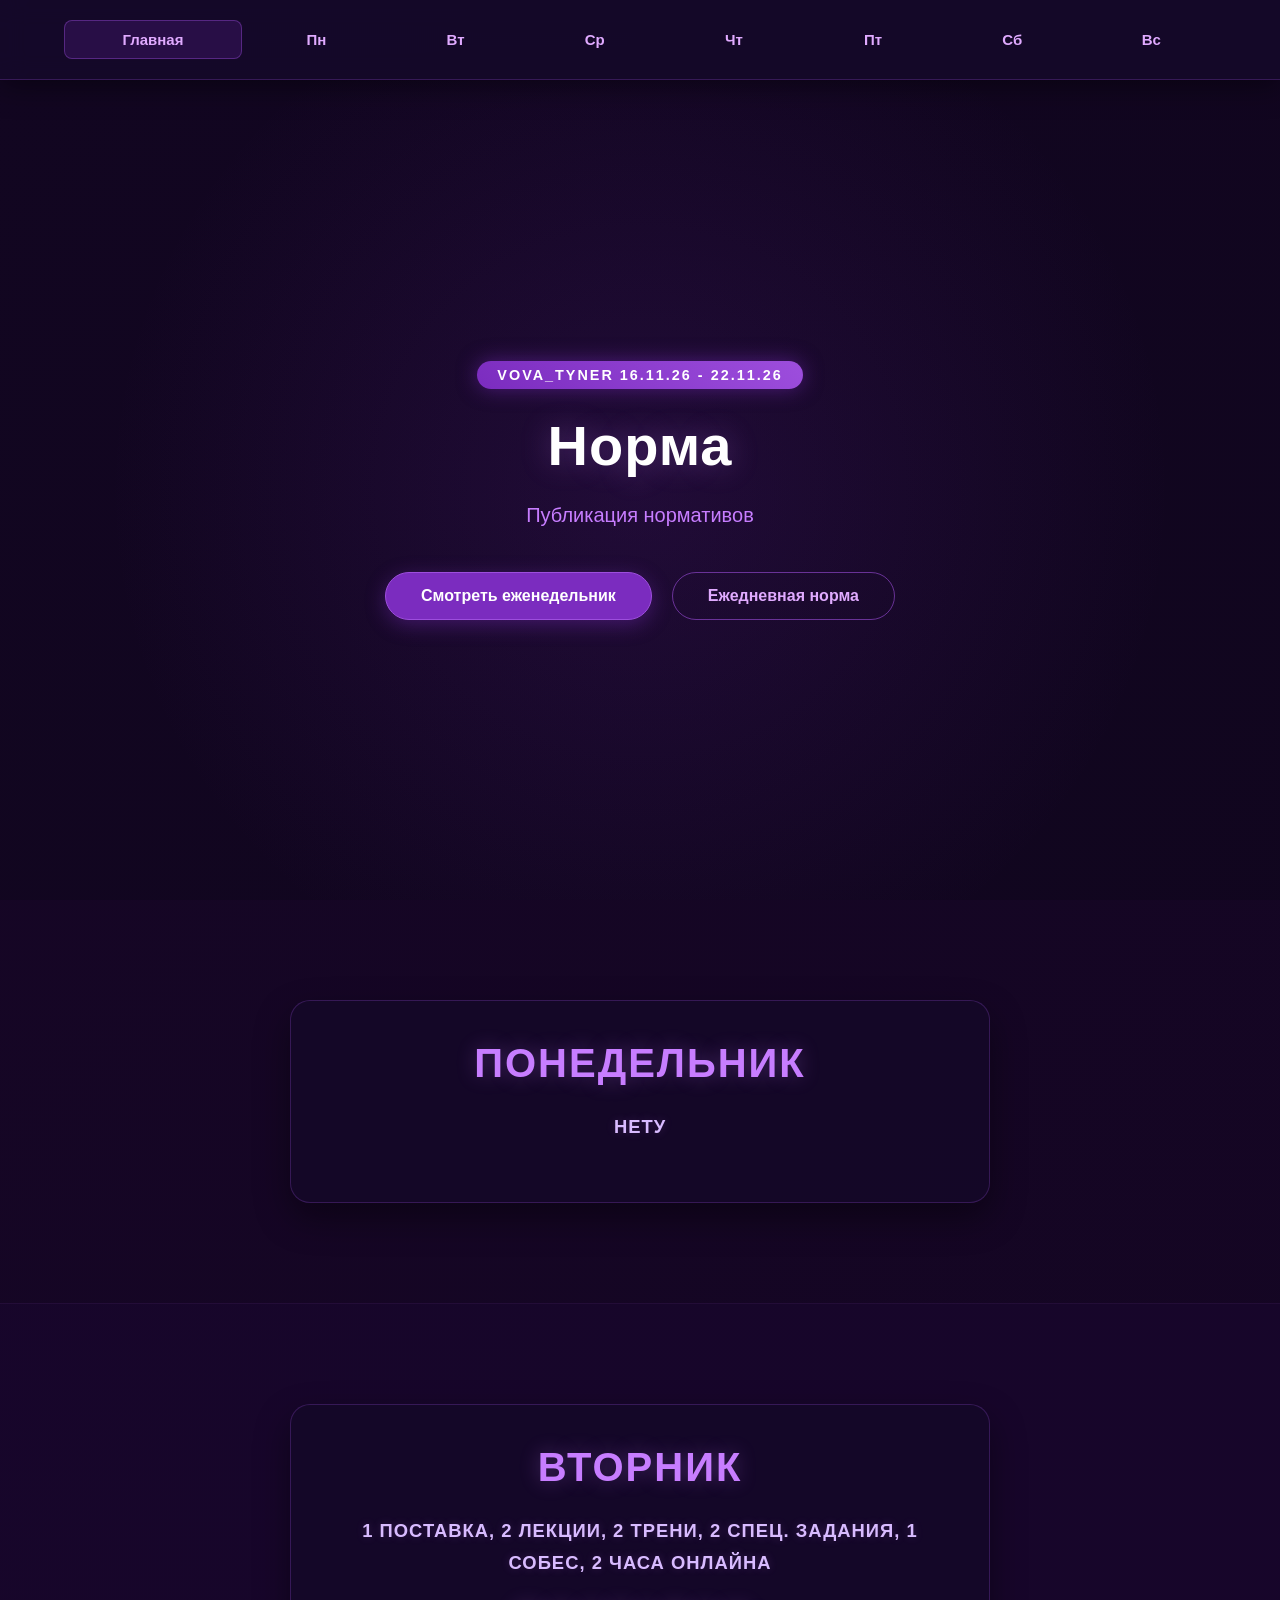
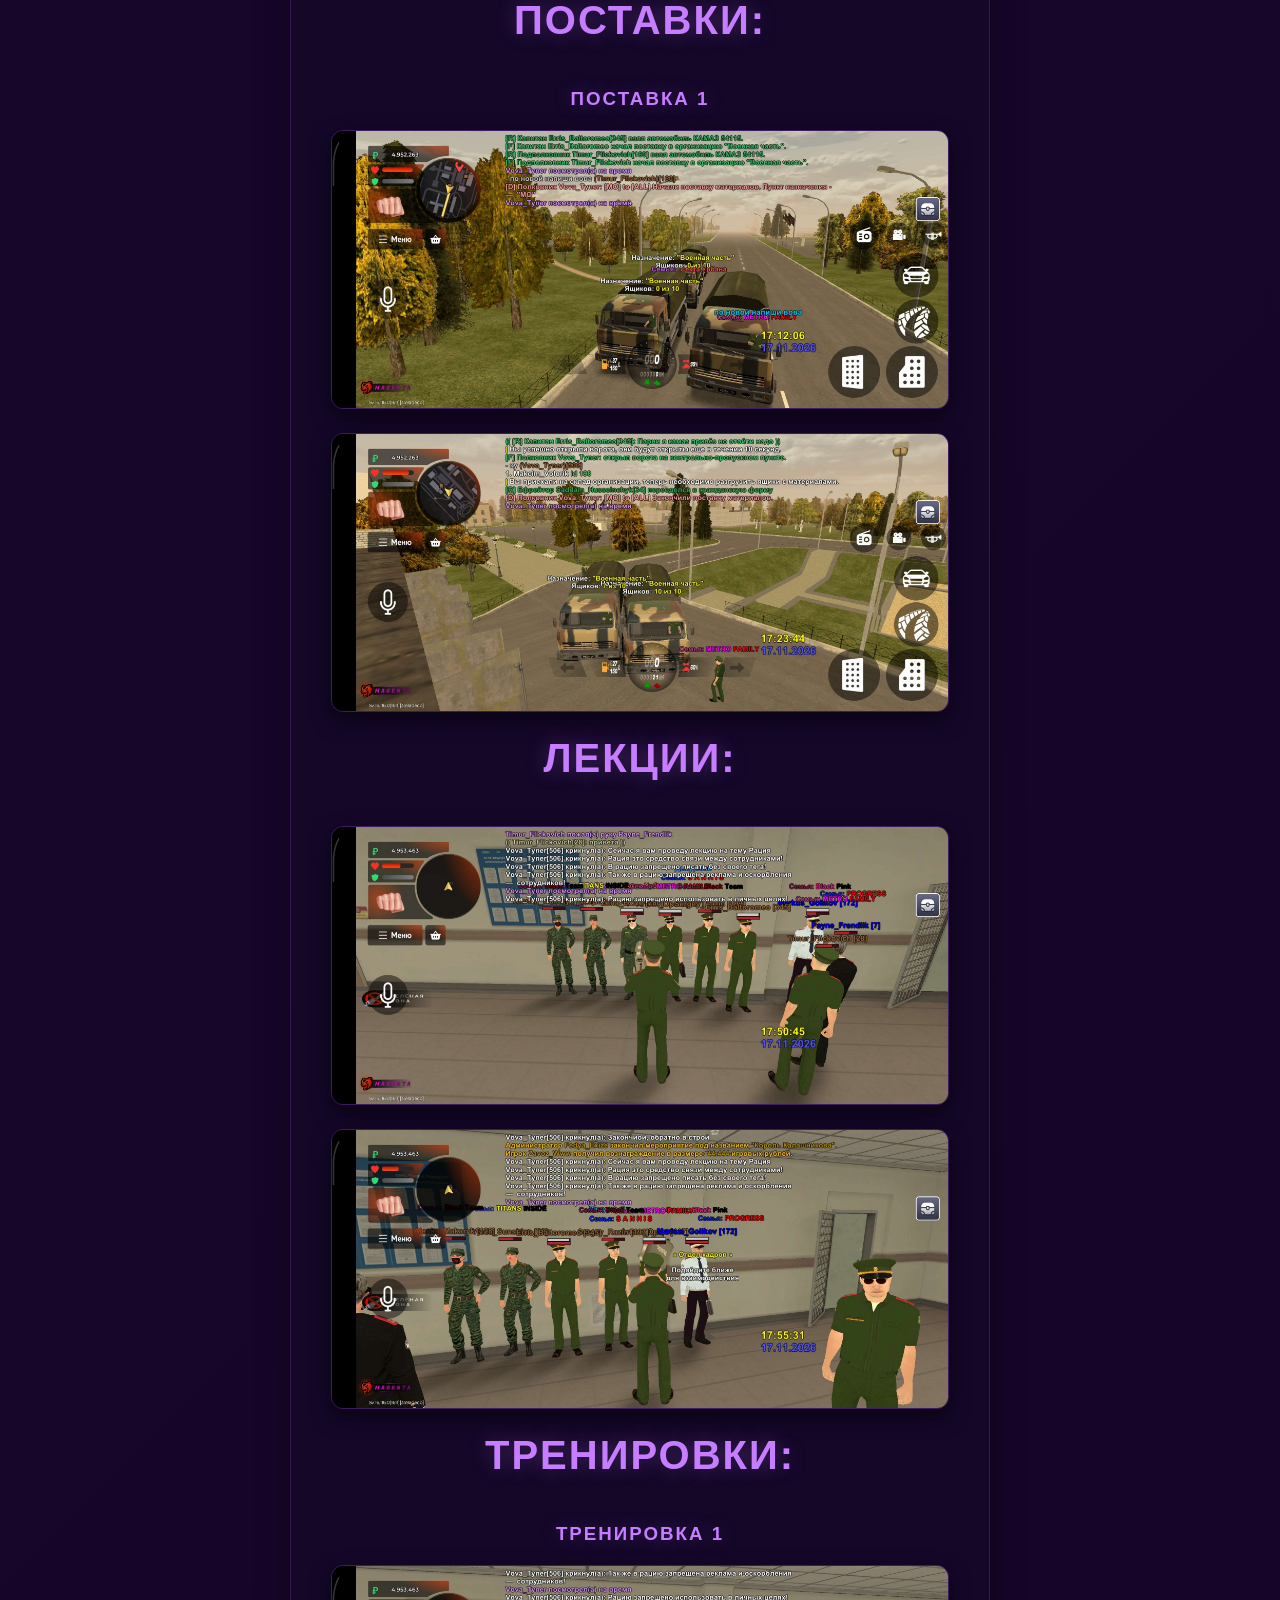
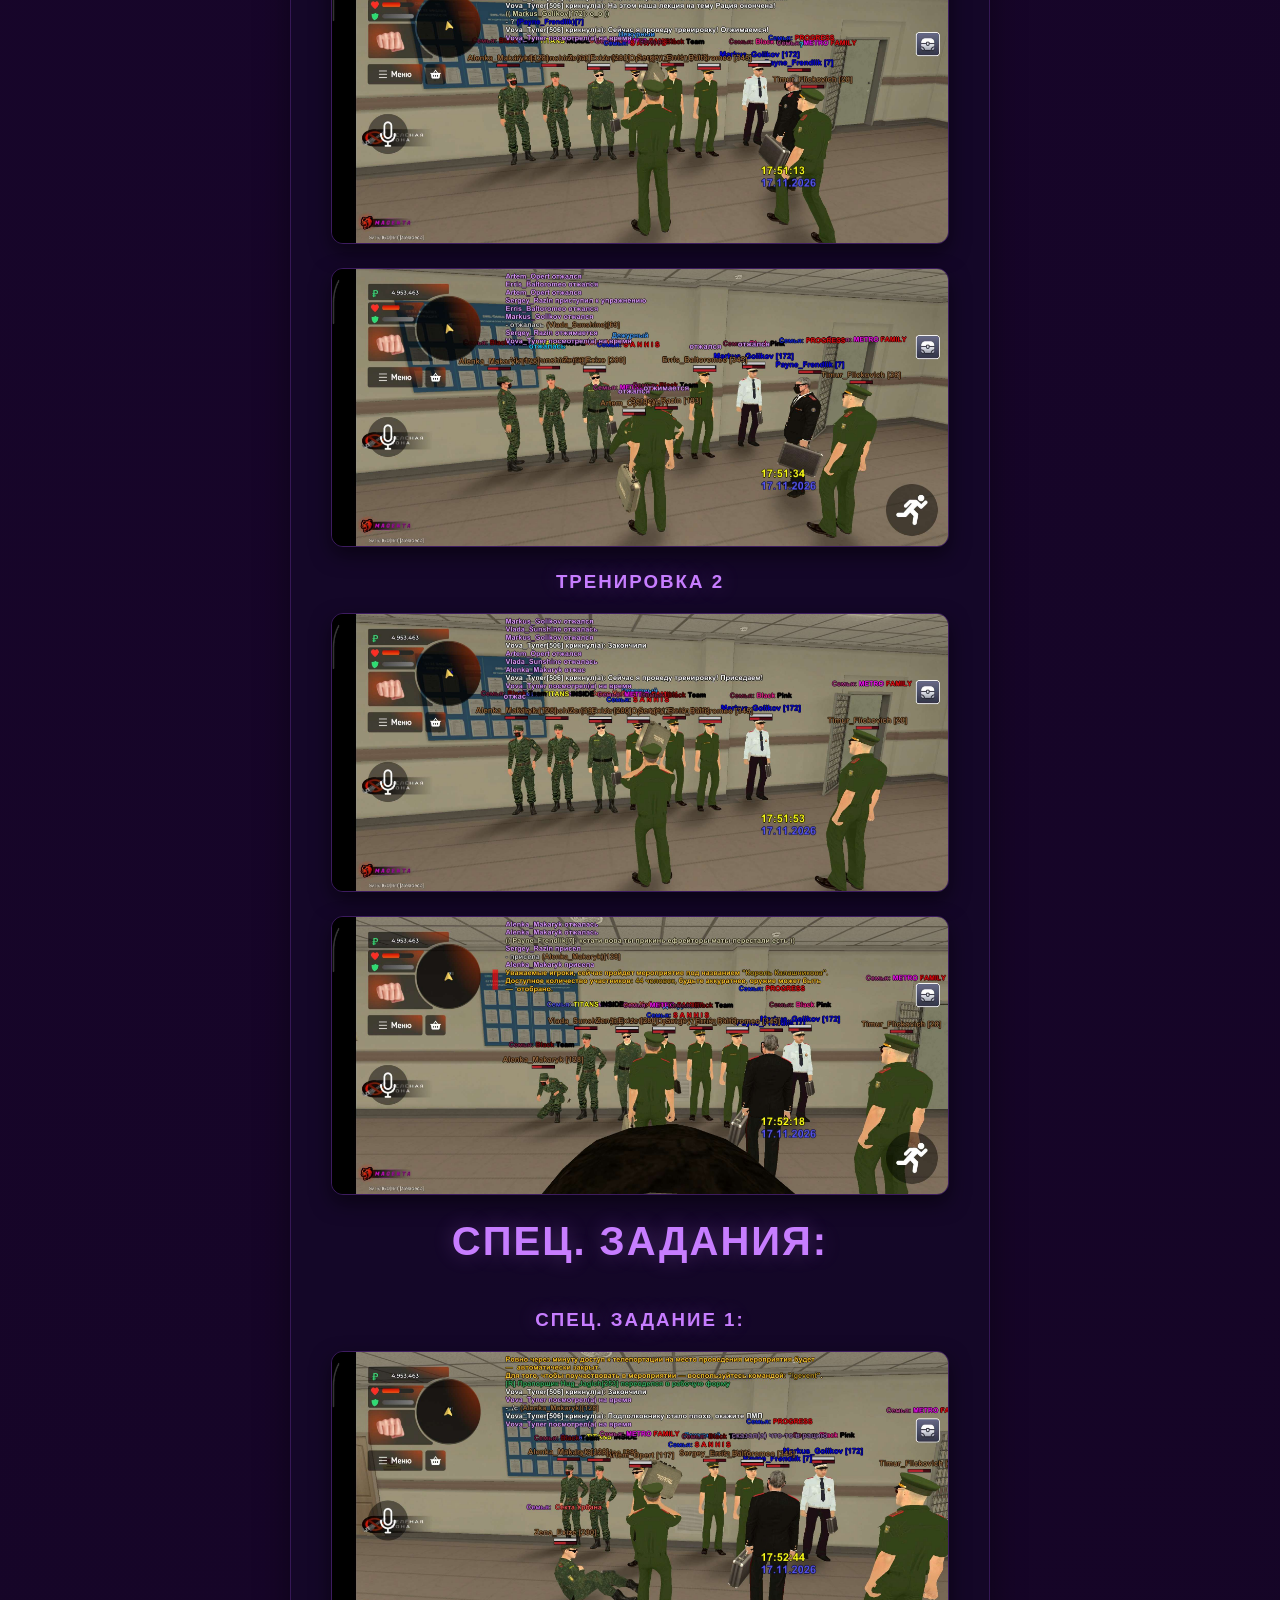
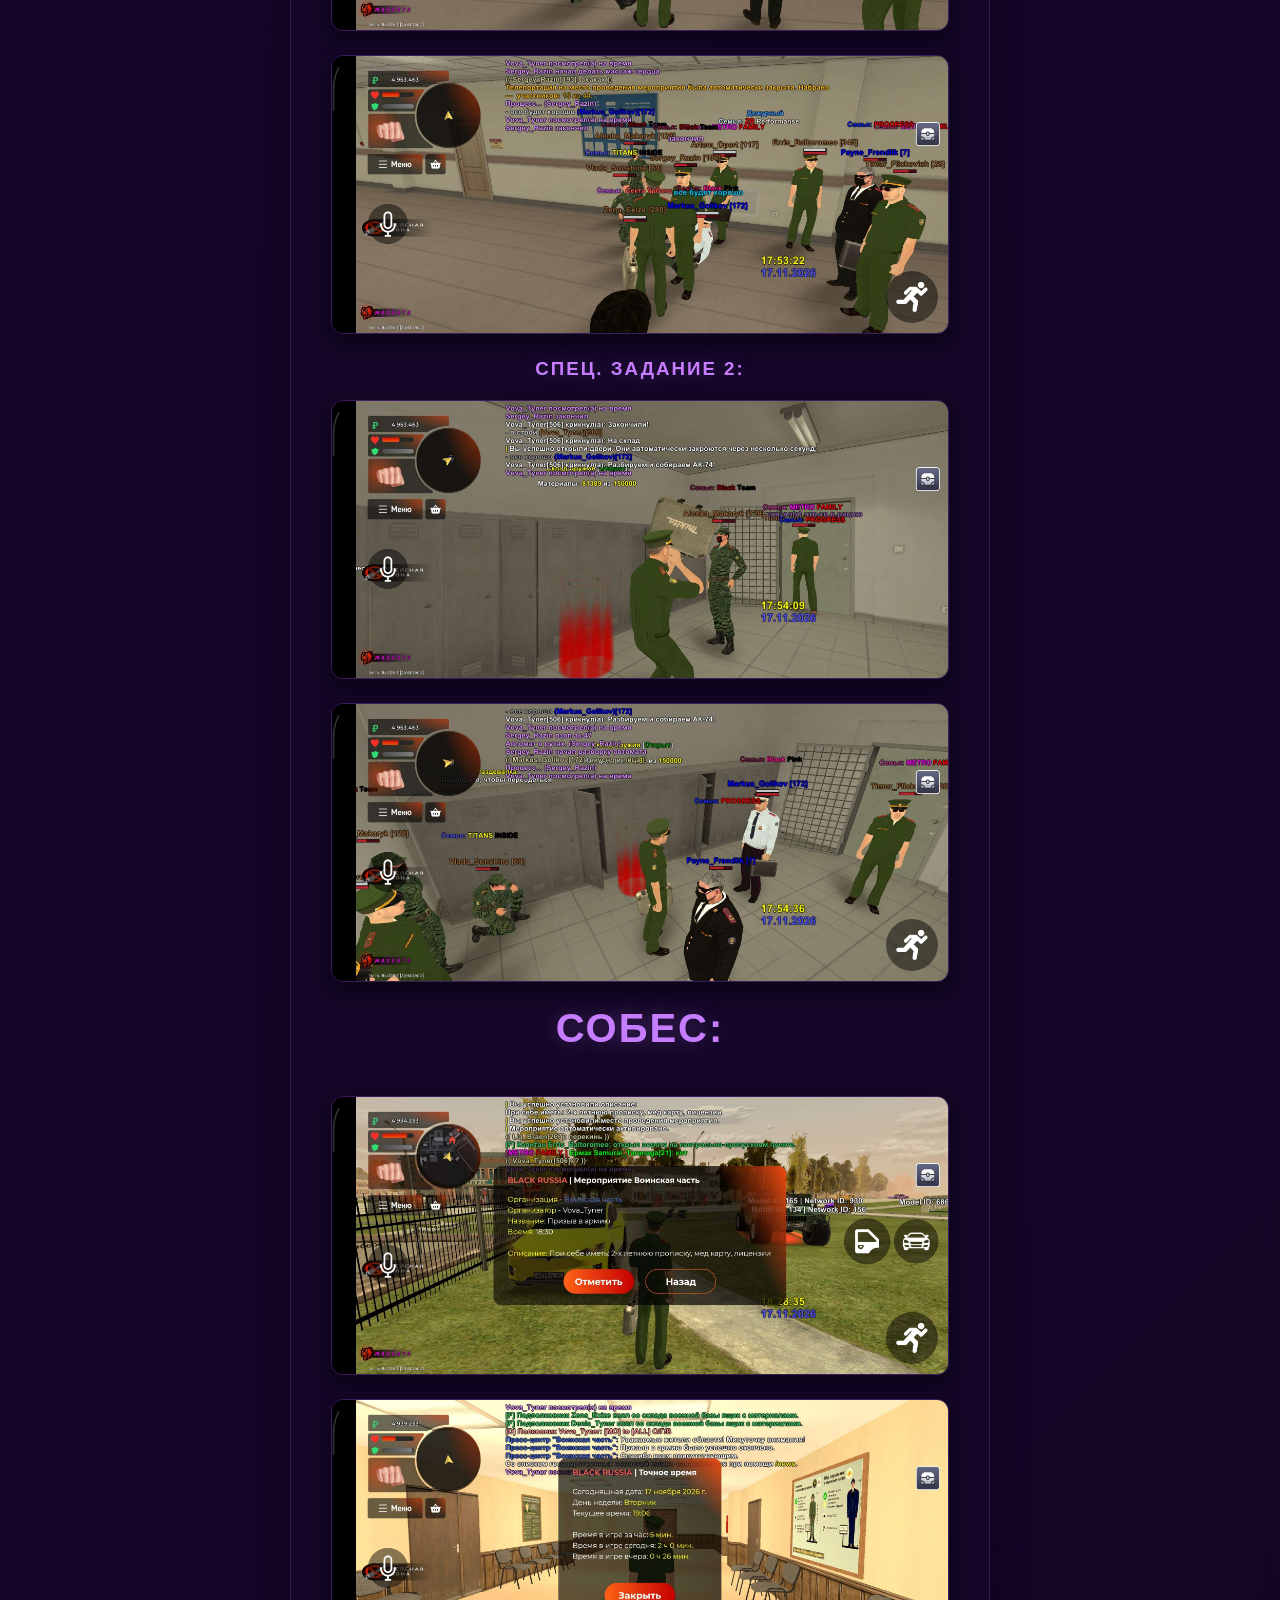
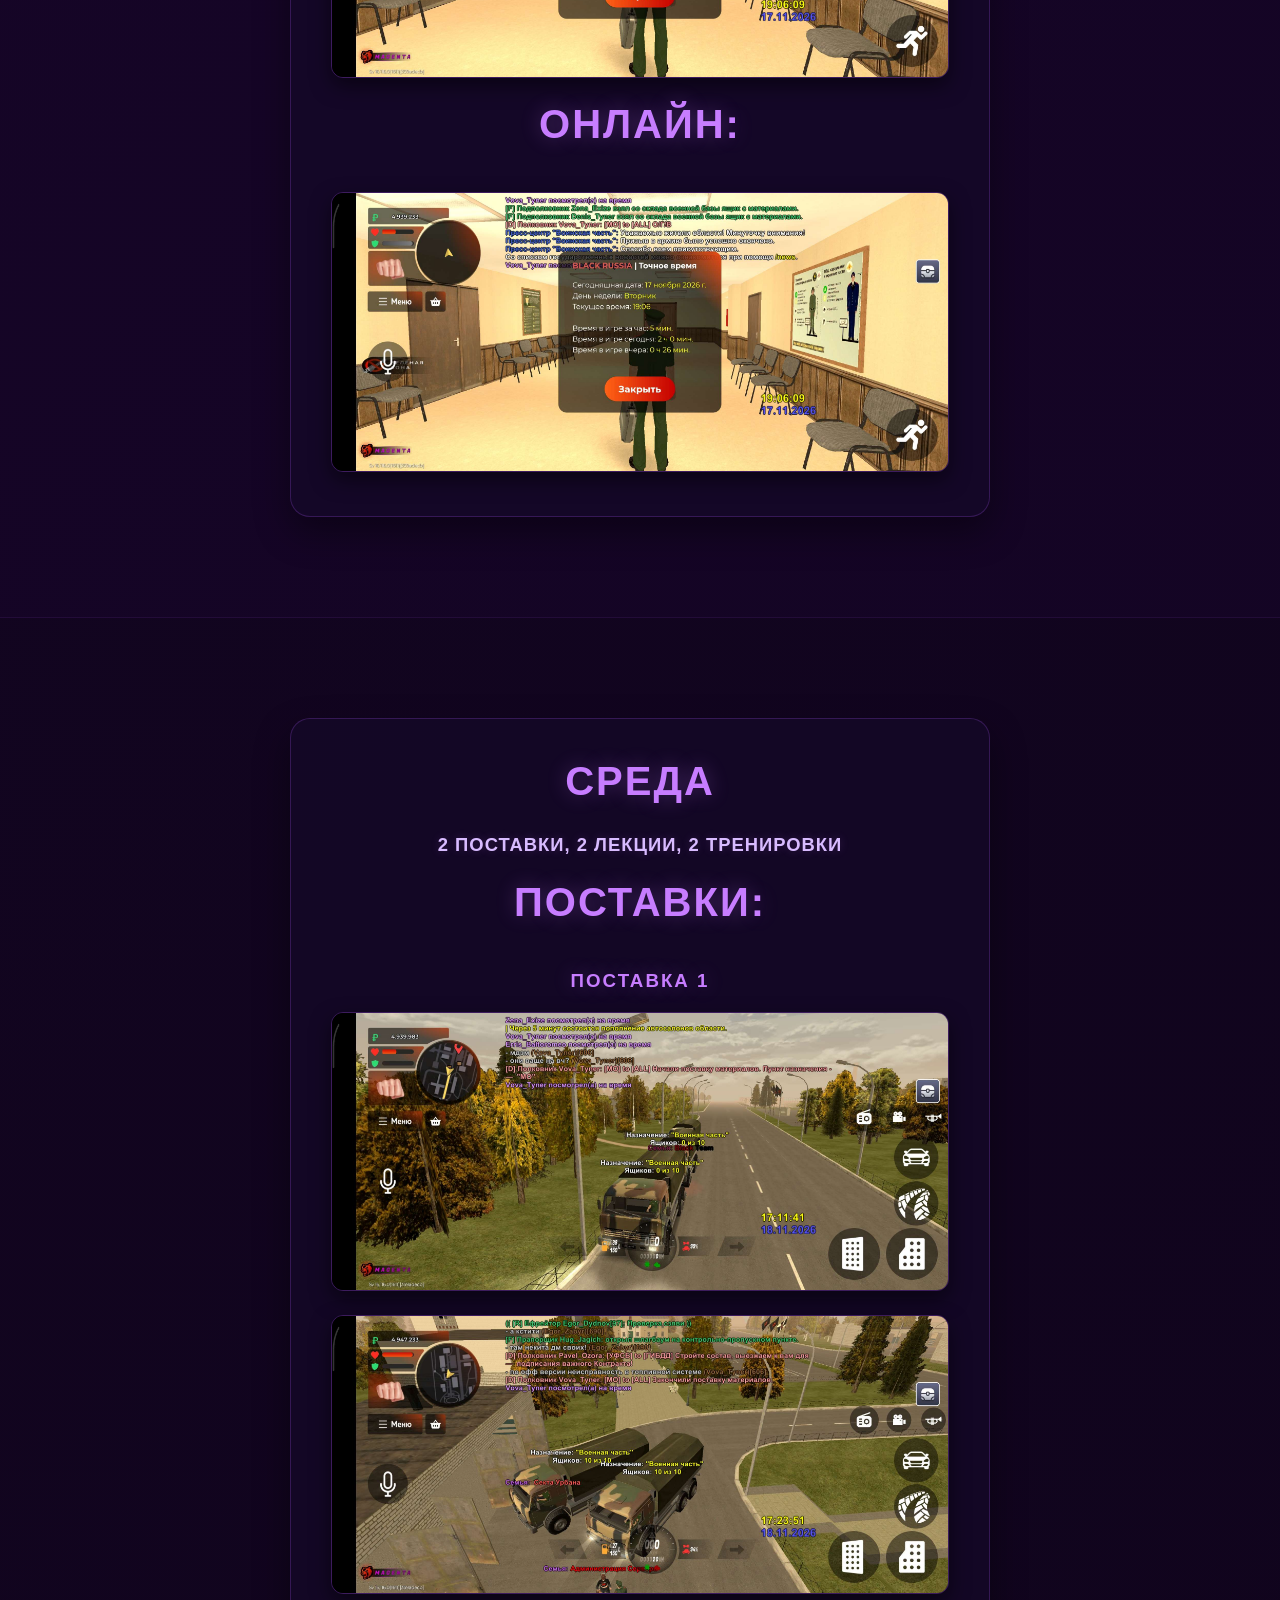
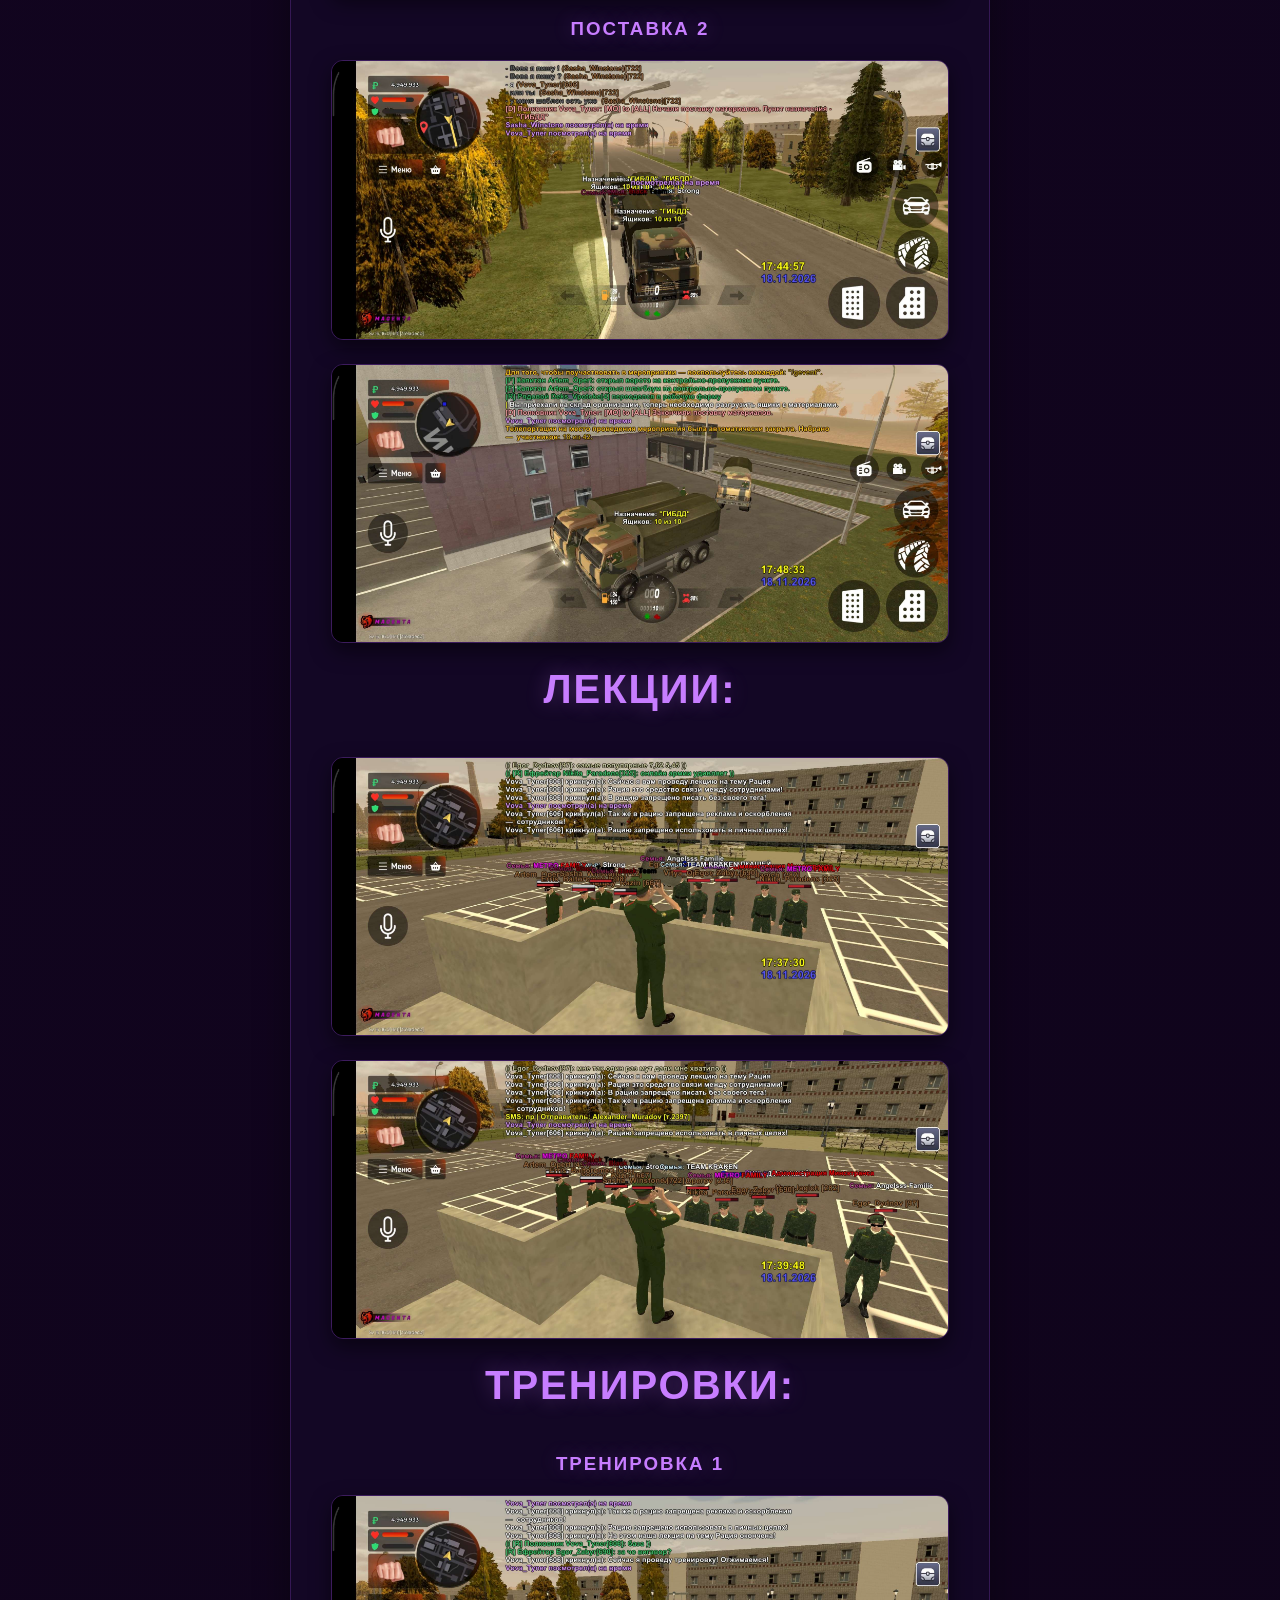
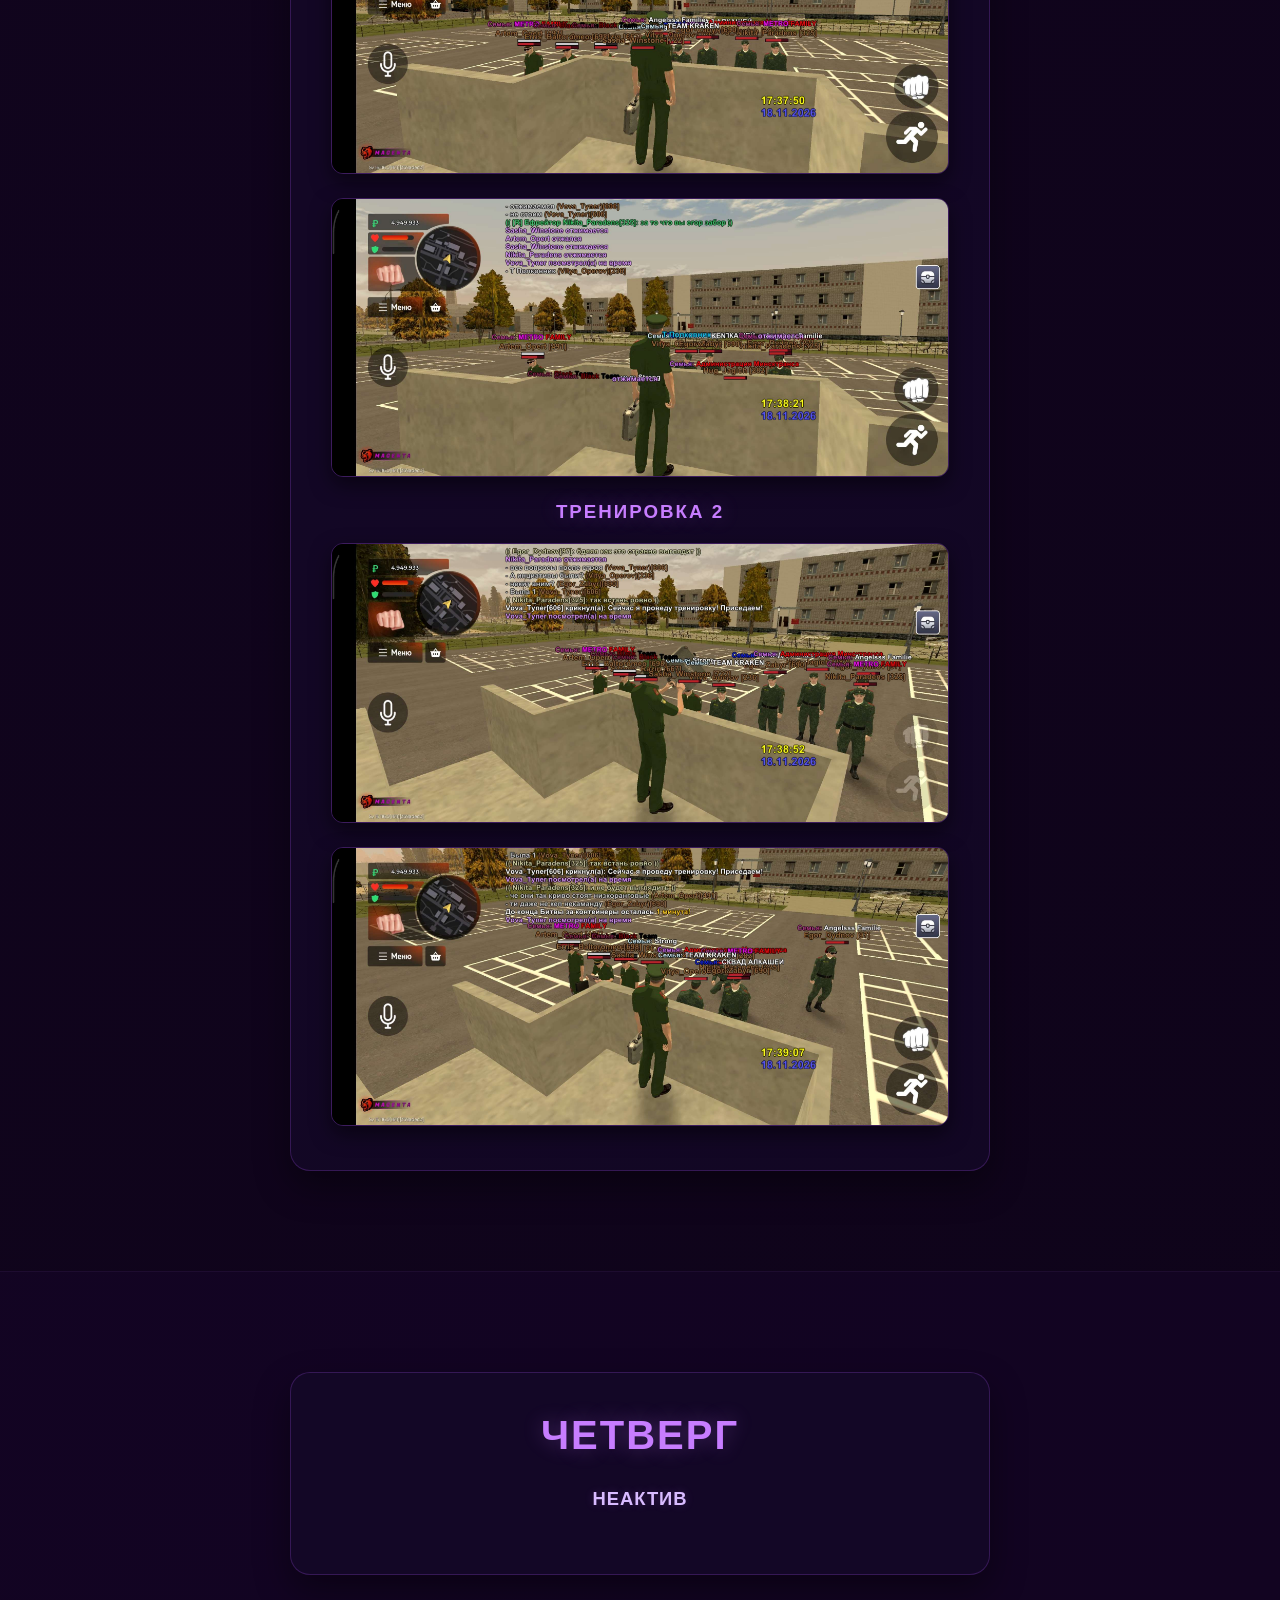
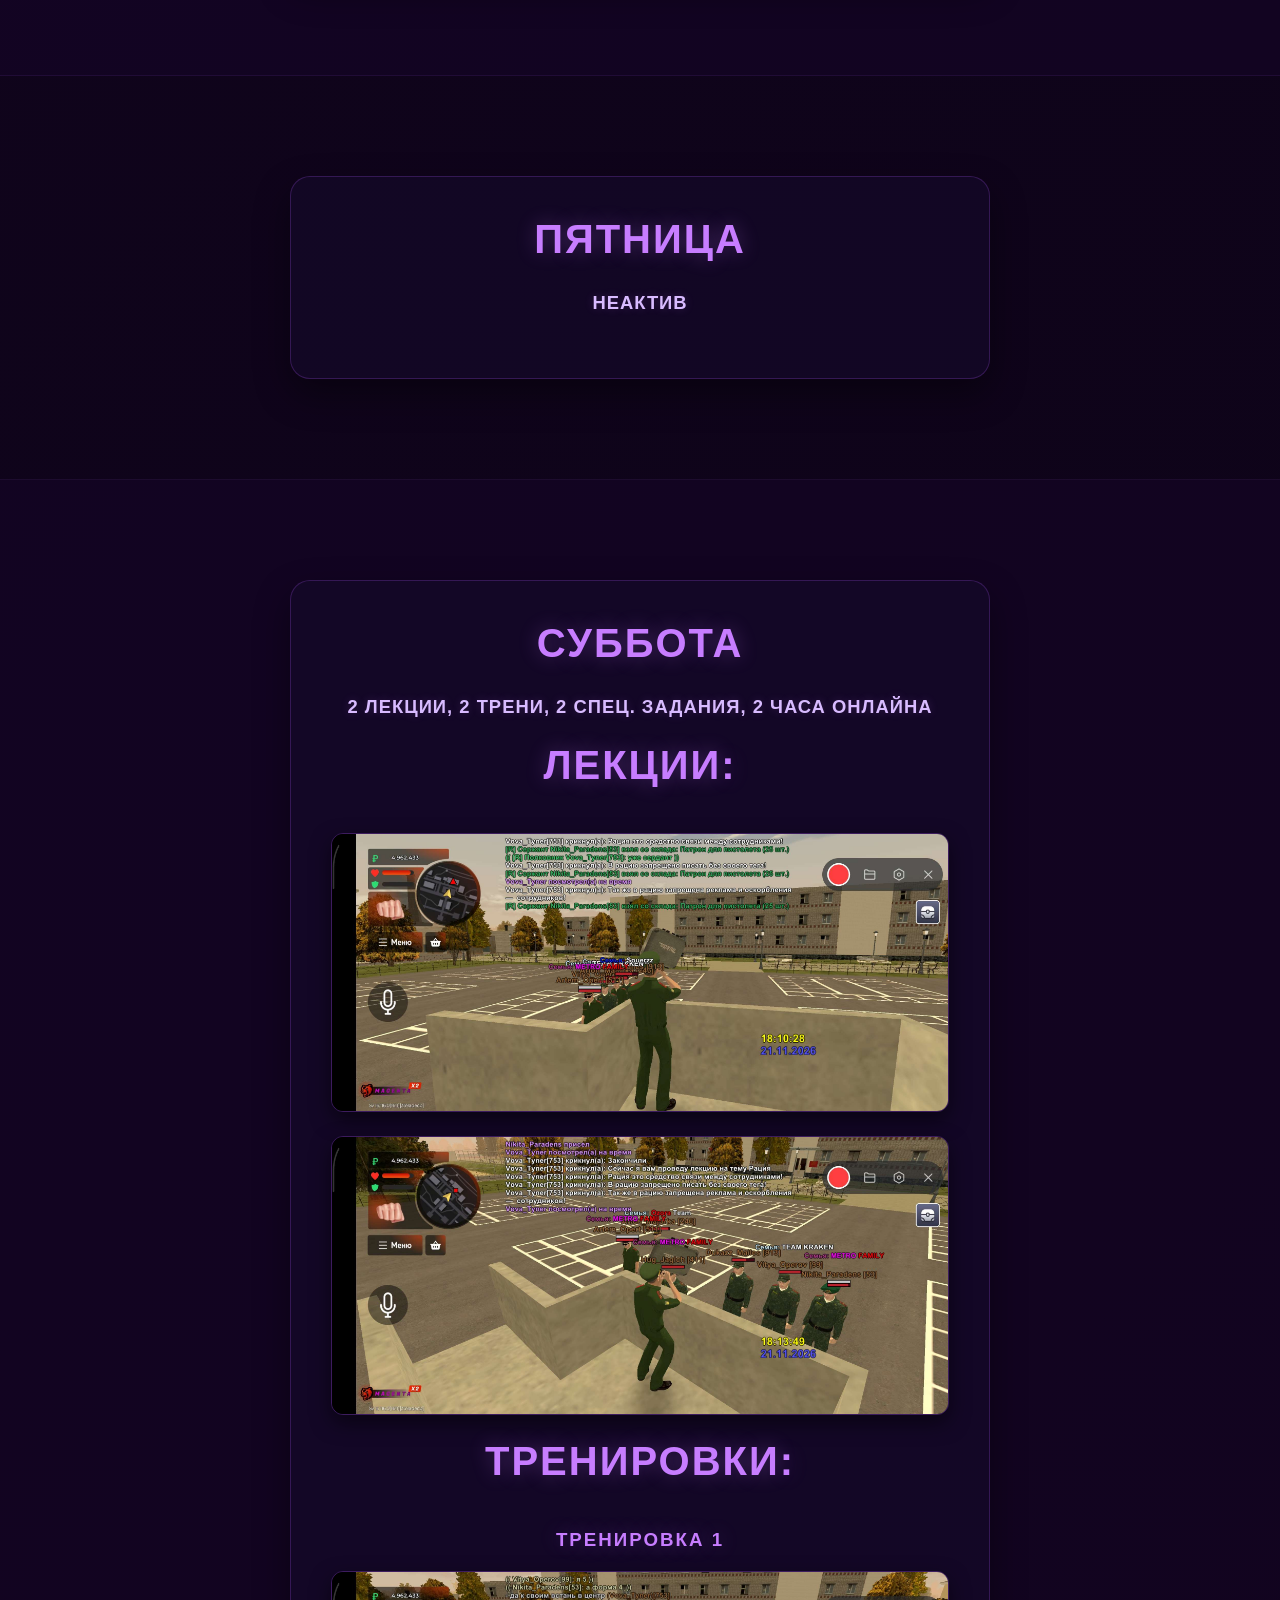
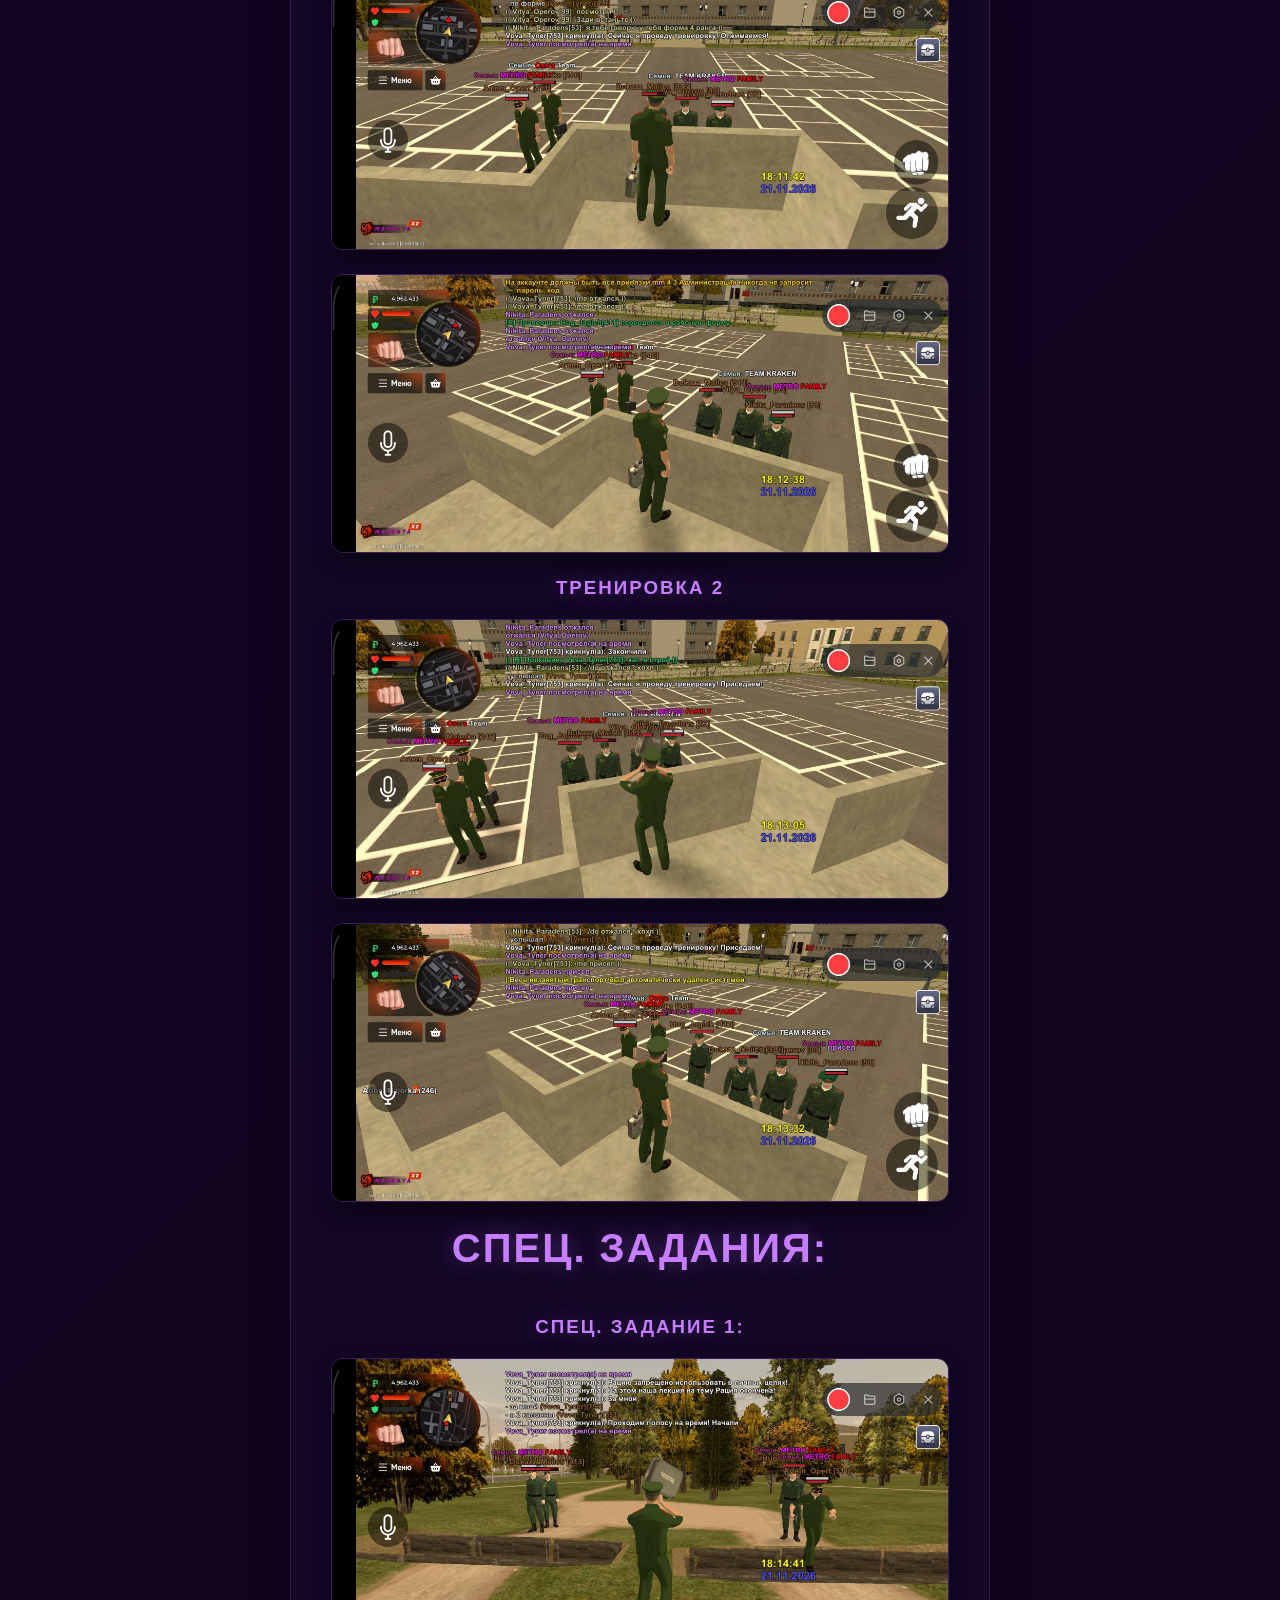
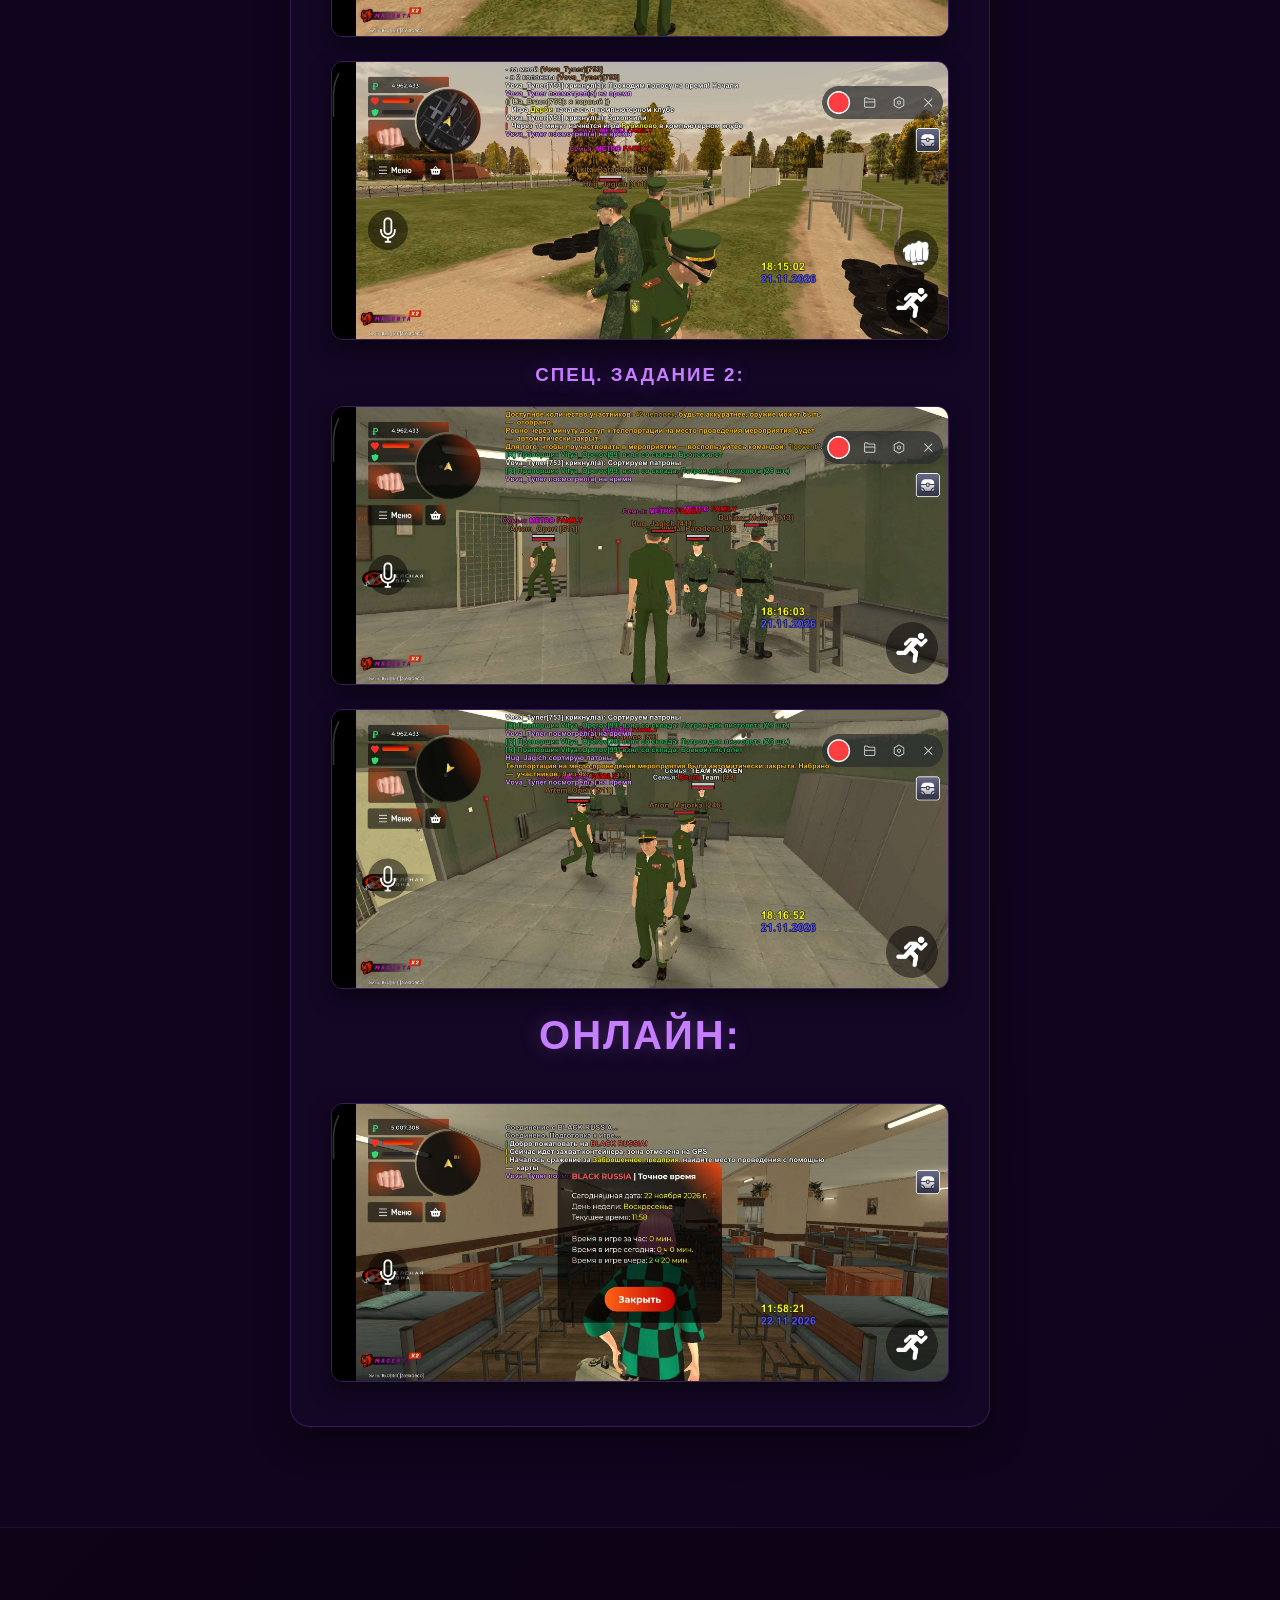
==== commit 79000c31: "22.11.26 & week" ====
--- a/index.html
+++ b/index.html
@@ -24,7 +24,7 @@
         <div class="hero-content">
             <div class="logo-badge">
                 Vova_Tyner
-                09.11.26 - 15.11.26
+                16.11.26 - 22.11.26
             </div>
             <h1>Норма</h1>
             <p>Публикация нормативов</p>
@@ -41,76 +41,75 @@
             <div class="content-box">
                 <h2>Понедельник</h2>
                 <p class="norm-label">Нету</p>
-                        <div class="image-gallery">
-                            
-                        </div>
+                <div class="image-gallery"></div>
             </div>
         </section>
 
         <section id="tuesday" class="day-section">
             <div class="content-box">
                 <h2>Вторник</h2>
-               <p class="norm-label">2 поставки, 2 лекции, 2 трени, 2 спец. задания, 2 часа онлайна</p>
+                <p class="norm-label">1 поставка, 2 лекции, 2 трени, 2 спец. задания, 1 собес, 2 часа онлайна</p>
                         <div class="image-gallery">
                             <h2>Поставки: </h2>
                             <h3>Поставка 1</h3>
-                            <a href="imagesDay/tuesday/postavka1_start.jpg" target="_blank">
-                                <img src="imagesDay/tuesday/postavka1_start.jpg" alt="Поставка 1 начало">
-                            </a>
-                            <a href="imagesDay/tuesday/postavka1_end.jpg" target="_blank">
-                                <img src="imagesDay/tuesday/postavka1_end.jpg" alt="Поставка 1 конец">
-                            </a>
-                            <h3>Поставка 2</h3>
-                            <a href="imagesDay/tuesday/postavka2_start.jpg" target="_blank">
-                                <img src="imagesDay/tuesday/postavka2_start.jpg" alt="Поставка 2 начало">
-                            </a>
-                            <a href="imagesDay/tuesday/postavka2_end.jpg" target="_blank">
-                                <img src="imagesDay/tuesday/postavka2_end.jpg" alt="Поставка 2 конец">
-                            </a>
-
-                            <h2>Лекции: </h2>
-                            <a href="imagesDay/tuesday/lekcia.jpg" target="_blank">
-                                <img src="imagesDay/tuesday/lekcia.jpg" alt="Лекция 1">
-                            </a>
-                            <a href="imagesDay/tuesday/lekcia2.jpg" target="_blank">
-                                <img src="imagesDay/tuesday/lekcia2.jpg" alt="Лекция 2">
-                            </a>
-
-                            <h2>Тренировки: </h2>
-                            <h3>Тренировка 1</h3>
-                            <a href="imagesDay/tuesday/trenya1_start.jpg" target="_blank">
-                                <img src="imagesDay/tuesday/trenya1_start.jpg" alt="Тренировка">
-                            </a>
-                            <a href="imagesDay/tuesday/trenya1_end.jpg" target="_blank">
-                                <img src="imagesDay/tuesday/trenya1_end.jpg" alt="Тренировка">
-                            </a>
-                            <h3>Тренировка 2</h3>
-                            <a href="imagesDay/tuesday/trenya2_start.jpg" target="_blank">
-                                <img src="imagesDay/tuesday/trenya2_start.jpg" alt="Тренировка">
-                            </a>
-                            <a href="imagesDay/tuesday/trenya2_end.jpg" target="_blank">
-                                <img src="imagesDay/tuesday/trenya2_end.jpg" alt="Тренировка">
+                            <a href="images/tuesday/postavka1_start.jpg" target="_blank">
+                                <img src="images/tuesday/postavka1_start.jpg" alt="Поставка 1 начало">
+                            </a>
+                            <a href="images/tuesday/postavka1_end.jpg" target="_blank">
+                                <img src="images/tuesday/postavka1_end.jpg" alt="Поставка 1 конец">
+                            </a>
+
+                            <h2>Лекции: </h2>
+                            <a href="images/tuesday/lekcia.jpg" target="_blank">
+                                <img src="images/tuesday/lekcia.jpg" alt="Лекция 1">
+                            </a>
+                            <a href="images/tuesday/lekcia2.jpg" target="_blank">
+                                <img src="images/tuesday/lekcia2.jpg" alt="Лекция 2">
+                            </a>
+
+                            <h2>Тренировки: </h2>
+                            <h3>Тренировка 1</h3>
+                            <a href="images/tuesday/trenya1_start.jpg" target="_blank">
+                                <img src="images/tuesday/trenya1_start.jpg" alt="Тренировка">
+                            </a>
+                            <a href="images/tuesday/trenya1_end.jpg" target="_blank">
+                                <img src="images/tuesday/trenya1_end.jpg" alt="Тренировка">
+                            </a>
+                            <h3>Тренировка 2</h3>
+                            <a href="images/tuesday/trenya2_start.jpg" target="_blank">
+                                <img src="images/tuesday/trenya2_start.jpg" alt="Тренировка">
+                            </a>
+                            <a href="images/tuesday/trenya2_end.jpg" target="_blank">
+                                <img src="images/tuesday/trenya2_end.jpg" alt="Тренировка">
                             </a>
 
                             <h2>Спец. задания: </h2>
                             <h3>Спец. Задание 1: </h3>
-                            <a href="imagesDay/tuesday/spec1_start.jpg" target="_blank">
-                                <img src="imagesDay/tuesday/spec1_start.jpg" alt="спец">
-                            </a>
-                            <a href="imagesDay/tuesday/spec1_end.jpg" target="_blank">
-                                <img src="imagesDay/tuesday/spec1_end.jpg" alt="спец">
+                            <a href="images/tuesday/spec1_start.jpg" target="_blank">
+                                <img src="images/tuesday/spec1_start.jpg" alt="спец">
+                            </a>
+                            <a href="images/tuesday/spec1_end.jpg" target="_blank">
+                                <img src="images/tuesday/spec1_end.jpg" alt="спец">
                             </a>
                             <h3>Спец. Задание 2: </h3>
-                            <a href="imagesDay/tuesday/spec2_start.jpg" target="_blank">
-                                <img src="imagesDay/tuesday/spec2_start.jpg" alt="спец">
-                            </a>
-                            <a href="imagesDay/tuesday/spec2_end.jpg" target="_blank">
-                                <img src="imagesDay/tuesday/spec2_end.jpg" alt="спец">
+                            <a href="images/tuesday/spec2_start.jpg" target="_blank">
+                                <img src="images/tuesday/spec2_start.jpg" alt="спец">
+                            </a>
+                            <a href="images/tuesday/spec2_end.jpg" target="_blank">
+                                <img src="images/tuesday/spec2_end.jpg" alt="спец">
+                            </a>
+
+                            <h2>Собес: </h2>
+                            <a href="images/tuesday/sobes_start.jpg" target="_blank">
+                                <img src="images/tuesday/sobes_start.jpg" alt="Собес">
+                            </a>
+                            <a href="images/tuesday/sobes_end.jpg" target="_blank">
+                                <img src="images/tuesday/sobes_end.jpg" alt="Собес">
                             </a>
 
                             <h2>онлайн: </h2>
-                            <a href="imagesDay/tuesday/online.jpg" target="_blank">
-                                <img src="imagesDay/tuesday/online.jpg" alt="Онлайн">
+                            <a href="images/tuesday/sobes_end.jpg" target="_blank">
+                                <img src="images/tuesday/sobes_end.jpg" alt="Онлайн">
                             </a>
                         </div>
             </div>
@@ -119,239 +118,115 @@
         <section id="wednesday" class="day-section">
             <div class="content-box">
                 <h2>Среда</h2>
-                <p class="norm-label">2 поставки, 2 лекции, 2 трени, 2 спец, 2 часа онлайна</p>
+               <p class="norm-label">2 поставки, 2 лекции, 2 тренировки</p>
                         <div class="image-gallery">
                             <h2>Поставки: </h2>
                             <h3>Поставка 1</h3>
-                            <a href="imagesDay/wednesday/postavka1_start.jpg" target="_blank">
-                                <img src="imagesDay/wednesday/postavka1_start.jpg" alt="Поставка 1 начало">
-                            </a>
-                            <a href="imagesDay/wednesday/postavka1_end.jpg" target="_blank">
-                                <img src="imagesDay/wednesday/postavka1_end.jpg" alt="Поставка 1 конец">
+                            <a href="images/wednesday/postavka1_start.jpg" target="_blank">
+                                <img src="images/wednesday/postavka1_start.jpg" alt="Поставка 1 начало">
+                            </a>
+                            <a href="images/wednesday/postavka1_end.jpg" target="_blank">
+                                <img src="images/wednesday/postavka1_end.jpg" alt="Поставка 1 конец">
                             </a>
                             <h3>Поставка 2</h3>
-                            <a href="imagesDay/wednesday/postavka2_start.jpg" target="_blank">
-                                <img src="imagesDay/wednesday/postavka2_start.jpg" alt="Поставка 2 начало">
-                            </a>
-                            <a href="imagesDay/wednesday/postavka2_end.jpg" target="_blank">
-                                <img src="imagesDay/wednesday/postavka2_end.jpg" alt="Поставка 2 конец">
-                            </a>
-
-                            <h2>Лекции: </h2>
-                            <a href="imagesDay/wednesday/lekcia.jpg" target="_blank">
-                                <img src="imagesDay/wednesday/lekcia.jpg" alt="Лекция 1">
-                            </a>
-                            <a href="imagesDay/wednesday/lekcia2.jpg" target="_blank">
-                                <img src="imagesDay/wednesday/lekcia2.jpg" alt="Лекция 2">
-                            </a>
-
-                            <h2>Тренировки: </h2>
-                            <h3>Тренировка 1</h3>
-                            <a href="imagesDay/wednesday/trenya1_start.jpg" target="_blank">
-                                <img src="imagesDay/wednesday/trenya1_start.jpg" alt="Тренировка">
-                            </a>
-                            <a href="imagesDay/wednesday/trenya1_end.jpg" target="_blank">
-                                <img src="imagesDay/wednesday/trenya1_end.jpg" alt="Тренировка">
-                            </a>
-                            <h3>Тренировка 2</h3>
-                            <a href="imagesDay/wednesday/trenya2_start.jpg" target="_blank">
-                                <img src="imagesDay/wednesday/trenya2_start.jpg" alt="Тренировка">
-                            </a>
-                            <a href="imagesDay/wednesday/trenya2_end.jpg" target="_blank">
-                                <img src="imagesDay/wednesday/trenya2_end.jpg" alt="Тренировка">
+                            <a href="images/wednesday/postavka2_start.jpg" target="_blank">
+                                <img src="images/wednesday/postavka2_start.jpg" alt="Поставка 2 начало">
+                            </a>
+                            <a href="images/wednesday/postavka2_end.jpg" target="_blank">
+                                <img src="images/wednesday/postavka2_end.jpg" alt="Поставка 2 конец">
+                            </a>
+
+                            <h2>Лекции: </h2>
+                            <a href="images/wednesday/lekcia.jpg" target="_blank">
+                                <img src="images/wednesday/lekcia.jpg" alt="Лекция 1">
+                            </a>
+                            <a href="images/wednesday/lekcia2.jpg" target="_blank">
+                                <img src="images/wednesday/lekcia2.jpg" alt="Лекция 2">
+                            </a>
+
+                            <h2>Тренировки: </h2>
+                            <h3>Тренировка 1</h3>
+                            <a href="images/wednesday/trenya1_start.jpg" target="_blank">
+                                <img src="images/wednesday/trenya1_start.jpg" alt="Тренировка">
+                            </a>
+                            <a href="images/wednesday/trenya1_end.jpg" target="_blank">
+                                <img src="images/wednesday/trenya1_end.jpg" alt="Тренировка">
+                            </a>
+                            <h3>Тренировка 2</h3>
+                            <a href="images/wednesday/trenya2_start.jpg" target="_blank">
+                                <img src="images/wednesday/trenya2_start.jpg" alt="Тренировка">
+                            </a>
+                            <a href="images/wednesday/trenya2_end.jpg" target="_blank">
+                                <img src="images/wednesday/trenya2_end.jpg" alt="Тренировка">
+                            </a>
+                        </div>
+            </div>
+        </section>
+
+        <section id="thursday" class="day-section">
+            <div class="content-box">
+                <h2>Четверг</h2>
+                <p class="norm-label">Неактив</p>
+                <div class="image-gallery"></div>
+            </div>
+        </section>
+
+        <section id="friday" class="day-section">
+            <div class="content-box">
+                <h2>Пятница</h2>
+                <p class="norm-label">Неактив</p>
+                <div class="image-gallery"></div>
+            </div>
+        </section>
+
+        <section id="saturday" class="day-section">
+            <div class="content-box">
+                <h2>Суббота</h2>
+                <p class="norm-label">2 лекции, 2 трени, 2 спец. задания, 2 часа онлайна</p>
+                        <div class="image-gallery">
+                            <h2>Лекции: </h2>
+                            <a href="images/saturday/lekcia.jpg" target="_blank">
+                                <img src="images/saturday/lekcia.jpg" alt="Лекция 1">
+                            </a>
+                            <a href="images/saturday/lekcia2.jpg" target="_blank">
+                                <img src="images/saturday/lekcia2.jpg" alt="Лекция 2">
+                            </a>
+
+                            <h2>Тренировки: </h2>
+                            <h3>Тренировка 1</h3>
+                            <a href="images/saturday/trenya1_start.jpg" target="_blank">
+                                <img src="images/saturday/trenya1_start.jpg" alt="Тренировка">
+                            </a>
+                            <a href="images/saturday/trenya1_end.jpg" target="_blank">
+                                <img src="images/saturday/trenya1_end.jpg" alt="Тренировка">
+                            </a>
+                            <h3>Тренировка 2</h3>
+                            <a href="images/saturday/trenya2_start.jpg" target="_blank">
+                                <img src="images/saturday/trenya2_start.jpg" alt="Тренировка">
+                            </a>
+                            <a href="images/saturday/trenya2_end.jpg" target="_blank">
+                                <img src="images/saturday/trenya2_end.jpg" alt="Тренировка">
                             </a>
 
                             <h2>Спец. задания: </h2>
                             <h3>Спец. Задание 1: </h3>
-                            <a href="imagesDay/wednesday/spec1_start.jpg" target="_blank">
-                                <img src="imagesDay/wednesday/spec1_start.jpg" alt="спец">
-                            </a>
-                            <a href="imagesDay/wednesday/spec1_end.jpg" target="_blank">
-                                <img src="imagesDay/wednesday/spec1_end.jpg" alt="спец">
+                            <a href="images/saturday/spec1_start.jpg" target="_blank">
+                                <img src="images/saturday/spec1_start.jpg" alt="спец">
+                            </a>
+                            <a href="images/saturday/spec1_end.jpg" target="_blank">
+                                <img src="images/saturday/spec1_end.jpg" alt="спец">
                             </a>
                             <h3>Спец. Задание 2: </h3>
-                            <a href="imagesDay/wednesday/spec2_start.jpg" target="_blank">
-                                <img src="imagesDay/wednesday/spec2_start.jpg" alt="спец">
-                            </a>
-                            <a href="imagesDay/wednesday/spec2_end.jpg" target="_blank">
-                                <img src="imagesDay/wednesday/spec2_end.jpg" alt="спец">
+                            <a href="images/saturday/spec2_start.jpg" target="_blank">
+                                <img src="images/saturday/spec2_start.jpg" alt="спец">
+                            </a>
+                            <a href="images/saturday/spec2_end.jpg" target="_blank">
+                                <img src="images/saturday/spec2_end.jpg" alt="спец">
                             </a>
 
                             <h2>онлайн: </h2>
-                            <a href="imagesDay/wednesday/online.jpg" target="_blank">
-                                <img src="imagesDay/wednesday/online.jpg" alt="Онлайн">
-                            </a>
-                        </div>
-            </div>
-        </section>
-
-        <section id="thursday" class="day-section">
-            <div class="content-box">
-                <h2>Четверг</h2>
-                <p class="norm-label">2 лекции, 2 трени, 1 спец, 1.5 часа онлайна</p>
-                        <div class="image-gallery">
-                            <h2>Лекции: </h2>
-                            <a href="imagesDay/thursday/lekcia.jpg" target="_blank">
-                                <img src="imagesDay/thursday/lekcia.jpg" alt="Лекция 1">
-                            </a>
-                            <a href="imagesDay/thursday/lekcia2.jpg" target="_blank">
-                                <img src="imagesDay/thursday/lekcia2.jpg" alt="Лекция 2">
-                            </a>
-
-                            <h2>Тренировки: </h2>
-                            <h3>Тренировка 1</h3>
-                            <a href="imagesDay/thursday/trenya1_start.jpg" target="_blank">
-                                <img src="imagesDay/thursday/trenya1_start.jpg" alt="Тренировка">
-                            </a>
-                            <a href="imagesDay/thursday/trenya1_end.jpg" target="_blank">
-                                <img src="imagesDay/thursday/trenya1_end.jpg" alt="Тренировка">
-                            </a>
-                            <h3>Тренировка 2</h3>
-                            <a href="imagesDay/thursday/trenya2_start.jpg" target="_blank">
-                                <img src="imagesDay/thursday/trenya2_start.jpg" alt="Тренировка">
-                            </a>
-                            <a href="imagesDay/thursday/trenya2_end.jpg" target="_blank">
-                                <img src="imagesDay/thursday/trenya2_end.jpg" alt="Тренировка">
-                            </a>
-
-                            <h2>Спец. задания: </h2>
-                            <h3>Спец. Задание 1: </h3>
-                            <a href="imagesDay/thursday/spec1_start.jpg" target="_blank">
-                                <img src="imagesDay/thursday/spec1_start.jpg" alt="спец">
-                            </a>
-                            <a href="imagesDay/thursday/spec1_end.jpg" target="_blank">
-                                <img src="imagesDay/thursday/spec1_end.jpg" alt="спец">
-                            </a>
-
-                            <h2>онлайн: </h2>
-                            <a href="imagesDay/thursday/online.jpg" target="_blank">
-                                <img src="imagesDay/thursday/online.jpg" alt="Онлайн">
-                            </a>
-                        </div>
-            </div>
-        </section>
-
-        <section id="friday" class="day-section">
-            <div class="content-box">
-                <h2>Пятница</h2>
-                <p class="norm-label">лекция, 2 трени, 3 поставки, 2 часа онлайна</p>
-                        <div class="image-gallery">
-                            <h2>Поставки: </h2>
-                            <h3>Поставка 1</h3>
-                            <a href="imagesDay/friday/postavka1_start.jpg" target="_blank">
-                                <img src="imagesDay/friday/postavka1_start.jpg" alt="Поставка 1 начало">
-                            </a>
-                            <a href="imagesDay/friday/postavka1_end.jpg" target="_blank">
-                                <img src="imagesDay/friday/postavka1_end.jpg" alt="Поставка 1 конец">
-                            </a>
-                            <h3>Поставка 2</h3>
-                            <a href="imagesDay/friday/postavka2_start.jpg" target="_blank">
-                                <img src="imagesDay/friday/postavka2_start.jpg" alt="Поставка 2 начало">
-                            </a>
-                            <a href="imagesDay/friday/postavka2_end.jpg" target="_blank">
-                                <img src="imagesDay/friday/postavka2_end.jpg" alt="Поставка 2 конец">
-                            </a>
-                            <h3>Поставка 3</h3>
-                            <a href="imagesDay/friday/postavka3_start.jpg" target="_blank">
-                                <img src="imagesDay/friday/postavka3_start.jpg" alt="Поставка 3 начало">
-                            </a>
-                            <a href="imagesDay/friday/postavka3_end.jpg" target="_blank">
-                                <img src="imagesDay/friday/postavka3_end.jpg" alt="Поставка 3 конец">
-                            </a>
-
-                            <h2>Лекции: </h2>
-                            <a href="imagesDay/friday/lekcia.jpg" target="_blank">
-                                <img src="imagesDay/friday/lekcia.jpg" alt="Лекция 1">
-                            </a>
-
-                            <h2>Тренировки: </h2>
-                            <h3>Тренировка 1</h3>
-                            <a href="imagesDay/friday/trenya1_start.jpg" target="_blank">
-                                <img src="imagesDay/friday/trenya1_start.jpg" alt="Тренировка">
-                            </a>
-                            <a href="imagesDay/friday/trenya1_end.jpg" target="_blank">
-                                <img src="imagesDay/friday/trenya1_end.jpg" alt="Тренировка">
-                            </a>
-                            <h3>Тренировка 2</h3>
-                            <a href="imagesDay/friday/trenya2_start.jpg" target="_blank">
-                                <img src="imagesDay/friday/trenya2_start.jpg" alt="Тренировка">
-                            </a>
-                            <a href="imagesDay/friday/trenya2_end.jpg" target="_blank">
-                                <img src="imagesDay/friday/trenya2_end.jpg" alt="Тренировка">
-                            </a>
-
-                            <h2>онлайн: </h2>
-                            <a href="imagesDay/friday/online.jpg" target="_blank">
-                                <img src="imagesDay/friday/online.jpg" alt="Онлайн">
-                            </a>
-                        </div>
-            </div>
-        </section>
-
-        <section id="saturday" class="day-section">
-            <div class="content-box">
-                <h2>Суббота</h2>
-<p class="norm-label">2 поставки, 2 лекции, 2 тренировки, 2 спец. задания, 2 часа онлайна</p>
-                        <div class="image-gallery">
-                            <h2>Поставки: </h2>
-                            <h3>Поставка 1</h3>
-                            <a href="imagesDay/saturday/postavka1_start.jpg" target="_blank">
-                                <img src="imagesDay/saturday/postavka1_start.jpg" alt="Поставка 1 начало">
-                            </a>
-                            <a href="imagesDay/saturday/postavka1_end.jpg" target="_blank">
-                                <img src="imagesDay/saturday/postavka1_end.jpg" alt="Поставка 1 конец">
-                            </a>
-                            <h3>Поставка 2</h3>
-                            <a href="imagesDay/saturday/postavka2_start.jpg" target="_blank">
-                                <img src="imagesDay/saturday/postavka2_start.jpg" alt="Поставка 2 начало">
-                            </a>
-                            <a href="imagesDay/saturday/postavka2_end.jpg" target="_blank">
-                                <img src="imagesDay/saturday/postavka2_end.jpg" alt="Поставка 2 конец">
-                            </a>
-
-                            <h2>Лекции: </h2>
-                            <a href="imagesDay/saturday/lekcia.jpg" target="_blank">
-                                <img src="imagesDay/saturday/lekcia.jpg" alt="Лекция 1">
-                            </a>
-                            <a href="imagesDay/saturday/lekcia2.jpg" target="_blank">
-                                <img src="imagesDay/saturday/lekcia2.jpg" alt="Лекция 2">
-                            </a>
-
-                            <h2>Тренировки: </h2>
-                            <h3>Тренировка 1</h3>
-                            <a href="imagesDay/saturday/trenya1_start.jpg" target="_blank">
-                                <img src="imagesDay/saturday/trenya1_start.jpg" alt="Тренировка">
-                            </a>
-                            <a href="imagesDay/saturday/trenya1_end.jpg" target="_blank">
-                                <img src="imagesDay/saturday/trenya1_end.jpg" alt="Тренировка">
-                            </a>
-                            <h3>Тренировка 2</h3>
-                            <a href="imagesDay/saturday/trenya2_start.jpg" target="_blank">
-                                <img src="imagesDay/saturday/trenya2_start.jpg" alt="Тренировка">
-                            </a>
-                            <a href="imagesDay/saturday/trenya2_end.jpg" target="_blank">
-                                <img src="imagesDay/saturday/trenya2_end.jpg" alt="Тренировка">
-                            </a>
-
-                            <h2>Спец. задания: </h2>
-                            <h3>Спец. Задание 1: </h3>
-                            <a href="imagesDay/saturday/spec1_start.jpg" target="_blank">
-                                <img src="imagesDay/saturday/spec1_start.jpg" alt="спец">
-                            </a>
-                            <a href="imagesDay/saturday/spec1_end.jpg" target="_blank">
-                                <img src="imagesDay/saturday/spec1_end.jpg" alt="спец">
-                            </a>
-                            <h3>Спец. Задание 2: </h3>
-                            <a href="imagesDay/saturday/spec2_start.jpg" target="_blank">
-                                <img src="imagesDay/saturday/spec2_start.jpg" alt="спец">
-                            </a>
-                            <a href="imagesDay/saturday/spec2_end.jpg" target="_blank">
-                                <img src="imagesDay/saturday/spec2_end.jpg" alt="спец">
-                            </a>
-
-                            <h2>онлайн: </h2>
-                            <a href="imagesDay/saturday/online.jpg" target="_blank">
-                                <img src="imagesDay/saturday/online.jpg" alt="Онлайн">
+                            <a href="images/saturday/online.jpg" target="_blank">
+                                <img src="images/saturday/online.jpg" alt="Онлайн">
                             </a>
                         </div>
             </div>
@@ -360,50 +235,58 @@
         <section id="sunday" class="day-section">
             <div class="content-box">
                 <h2>Воскресенье</h2>
-                        <p class="norm-label">2 поставки, 3 собеса, 4 часа онлайна</p>
-                        <div class="image-gallery">
-                            <h2>Поставки: </h2>
-                            <h3>Поставка 1</h3>
-                            <a href="imagesDay/sunday/postavka1_start.jpg" target="_blank">
-                                <img src="imagesDay/sunday/postavka1_start.jpg" alt="Поставка 1 начало">
-                            </a>
-                            <a href="imagesDay/sunday/postavka1_end.jpg" target="_blank">
-                                <img src="imagesDay/sunday/postavka1_end.jpg" alt="Поставка 1 конец">
-                            </a>
-                            <h3>Поставка 2</h3>
-                            <a href="imagesDay/sunday/postavka2_start.jpg" target="_blank">
-                                <img src="imagesDay/sunday/postavka2_start.jpg" alt="Поставка 2 начало">
-                            </a>
-                            <a href="imagesDay/sunday/postavka2_end.jpg" target="_blank">
-                                <img src="imagesDay/sunday/postavka2_end.jpg" alt="Поставка 2 конец">
+<p class="norm-label">2 лекции, 2 трени, 3 собеса, 3 часа онлайна</p>
+                        <div class="image-gallery">
+                            <h2>Лекции: </h2>
+                            <a href="images/sunday/lekcia.jpg" target="_blank">
+                                <img src="images/sunday/lekcia.jpg" alt="Лекция 1">
+                            </a>
+                            <a href="images/sunday/lekcia2.jpg" target="_blank">
+                                <img src="images/sunday/lekcia2.jpg" alt="Лекция 2">
+                            </a>
+
+                            <h2>Тренировки: </h2>
+                            <h3>Тренировка 1</h3>
+                            <a href="images/sunday/trenya1_start.jpg" target="_blank">
+                                <img src="images/sunday/trenya1_start.jpg" alt="Тренировка">
+                            </a>
+                            <a href="images/sunday/trenya1_end.jpg" target="_blank">
+                                <img src="images/sunday/trenya1_end.jpg" alt="Тренировка">
+                            </a>
+                            <h3>Тренировка 2</h3>
+                            <a href="images/sunday/trenya2_start.jpg" target="_blank">
+                                <img src="images/sunday/trenya2_start.jpg" alt="Тренировка">
+                            </a>
+                            <a href="images/sunday/trenya2_end.jpg" target="_blank">
+                                <img src="images/sunday/trenya2_end.jpg" alt="Тренировка">
                             </a>
 
                             <h2>Собес: </h2>
                             <h3>Собес 1: </h3>
-                            <a href="imagesDay/sunday/sobes1_start.jpg" target="_blank">
-                                <img src="imagesDay/sunday/sobes1_start.jpg" alt="Собес 1">
-                            </a>
-                            <a href="imagesDay/sunday/sobes1_end.jpg" target="_blank">
-                                <img src="imagesDay/sunday/sobes1_end.jpg" alt="Собес 1">
+                            <a href="images/sunday/sobes1_start.jpg" target="_blank">
+                                <img src="images/sunday/sobes1_start.jpg" alt="Собес 1">
+                            </a>
+                            <a href="images/sunday/sobes1_end.jpg" target="_blank">
+                                <img src="images/sunday/sobes1_end.jpg" alt="Собес 1">
                             </a>
                             <h3>Собес 2: </h3>
-                            <a href="imagesDay/sunday/sobes2_start.jpg" target="_blank">
-                                <img src="imagesDay/sunday/sobes2_start.jpg" alt="Собес 2">
-                            </a>
-                            <a href="imagesDay/sunday/sobes2_end.jpg" target="_blank">
-                                <img src="imagesDay/sunday/sobes2_end.jpg" alt="Собес 2">
+                            <a href="images/sunday/sobes2_start.jpg" target="_blank">
+                                <img src="images/sunday/sobes2_start.jpg" alt="Собес 2">
+                            </a>
+                            <a href="images/sunday/sobes2_end.jpg" target="_blank">
+                                <img src="images/sunday/sobes2_end.jpg" alt="Собес 2">
                             </a>
                             <h3>Собес 3: </h3>
-                            <a href="imagesDay/sunday/sobes3_start.jpg" target="_blank">
-                                <img src="imagesDay/sunday/sobes3_start.jpg" alt="Собес 3">
-                            </a>
-                            <a href="imagesDay/sunday/sobes3_end.jpg" target="_blank">
-                                <img src="imagesDay/sunday/sobes3_end.jpg" alt="Собес 3">
+                            <a href="images/sunday/sobes3_start.jpg" target="_blank">
+                                <img src="images/sunday/sobes3_start.jpg" alt="Собес 3">
+                            </a>
+                            <a href="images/sunday/sobes3_end.jpg" target="_blank">
+                                <img src="images/sunday/sobes3_end.jpg" alt="Собес 3">
                             </a>
 
                             <h2>онлайн: </h2>
-                            <a href="imagesDay/sunday/online.jpg" target="_blank">
-                                <img src="imagesDay/sunday/online.jpg" alt="Онлайн">
+                            <a href="images/sunday/online.jpg" target="_blank">
+                                <img src="images/sunday/online.jpg" alt="Онлайн">
                             </a>
                         </div>
             </div>
